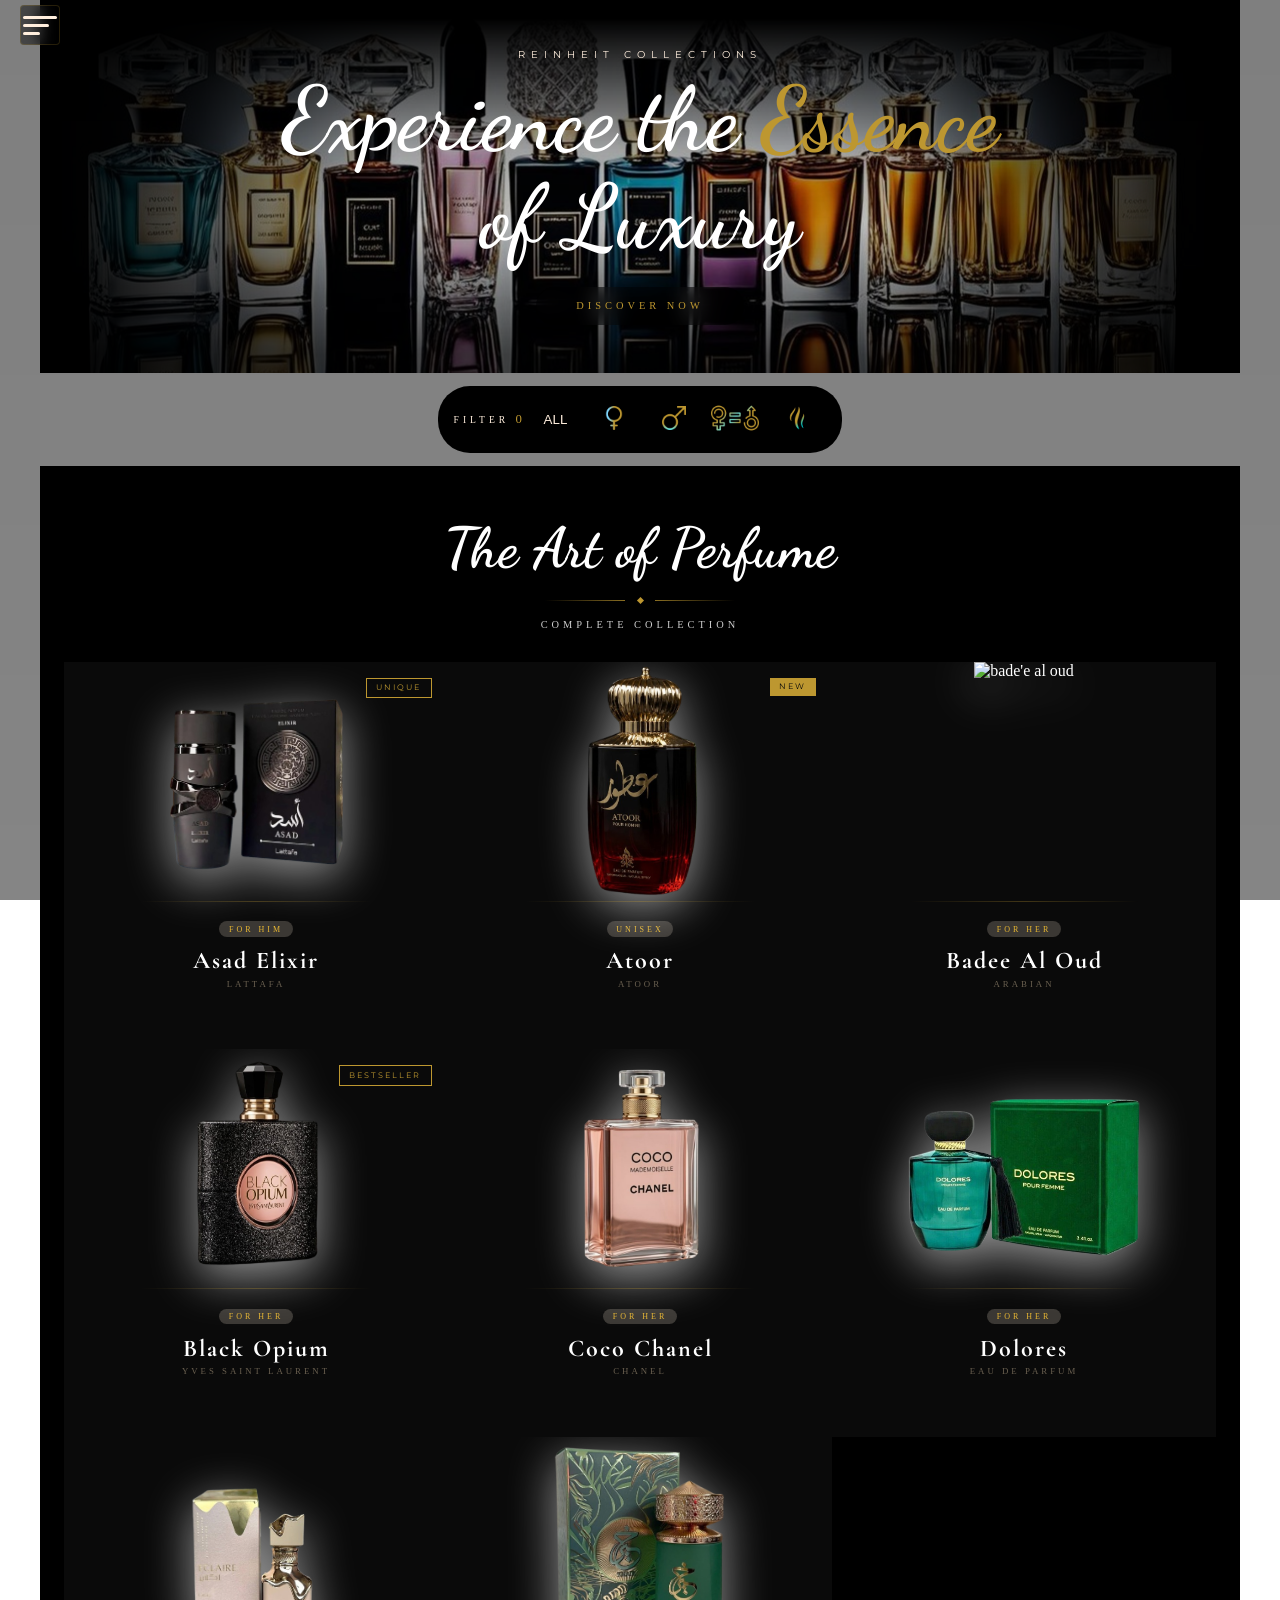
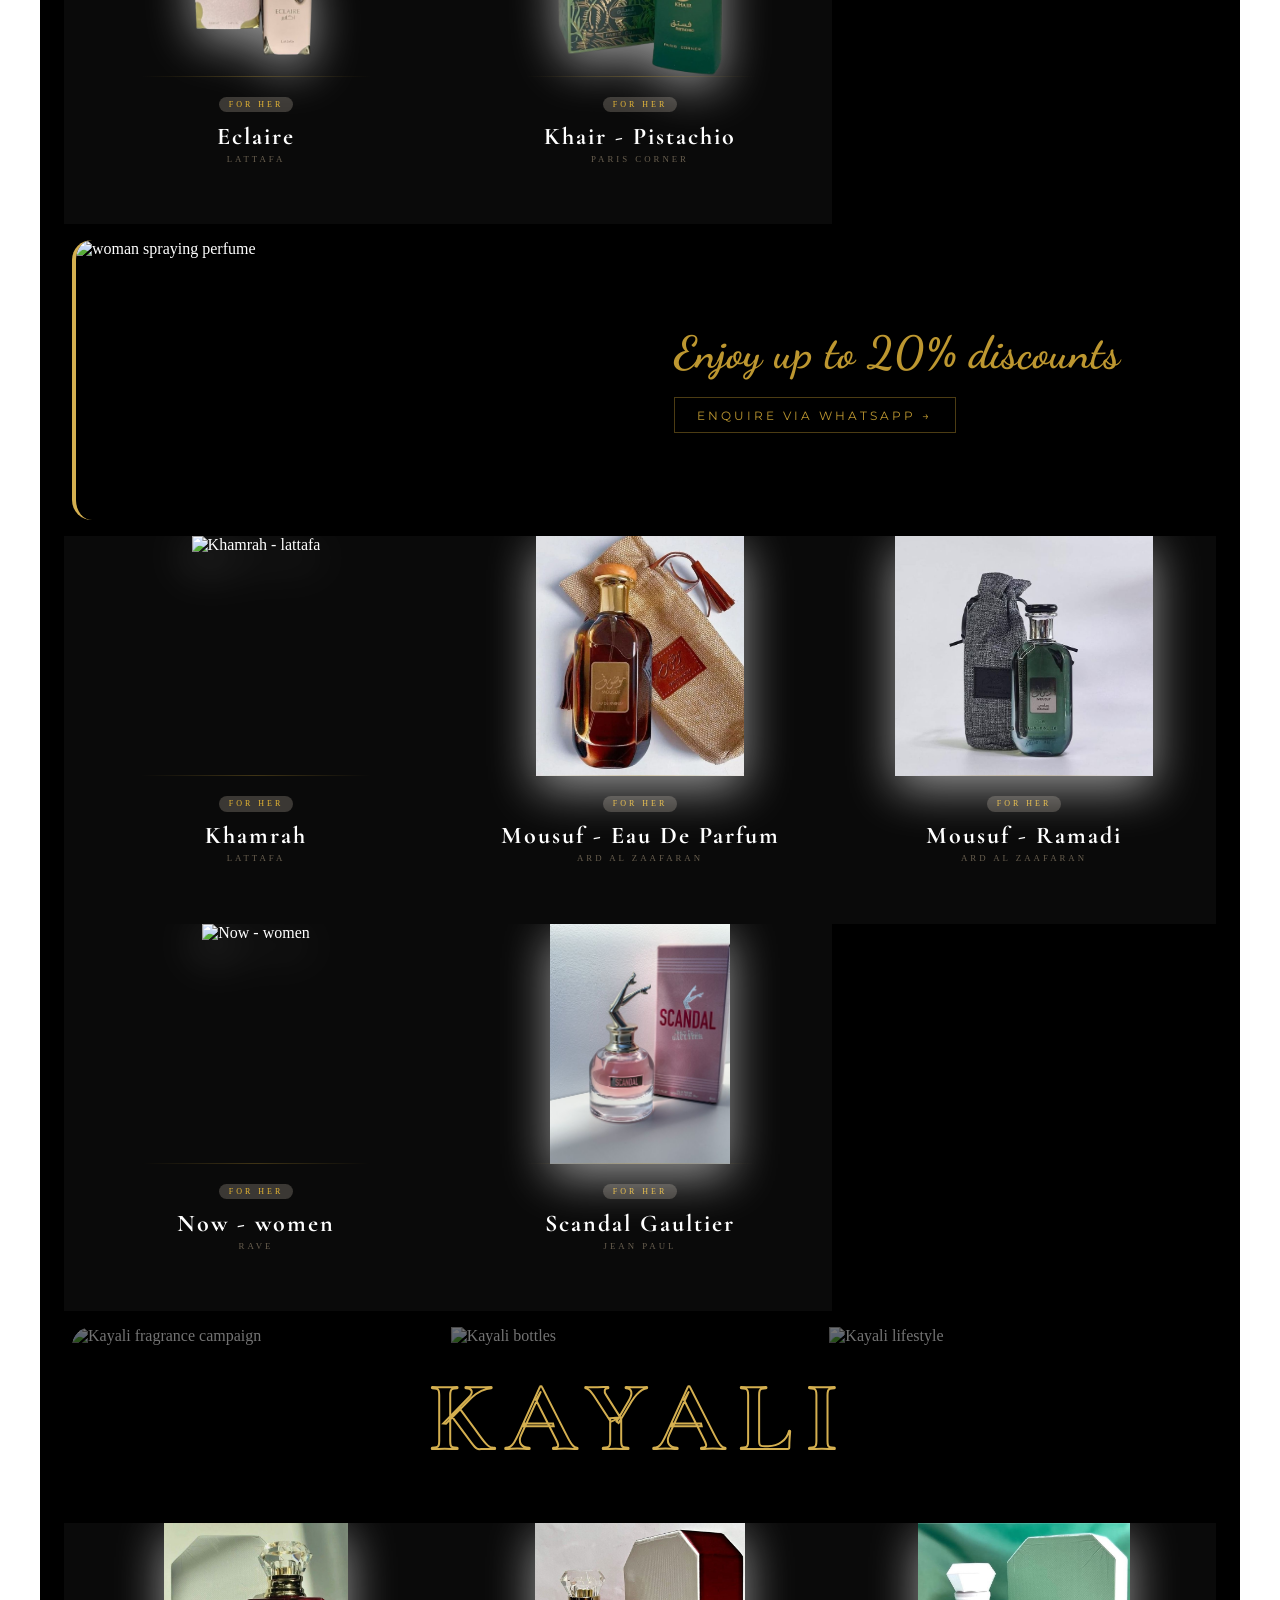
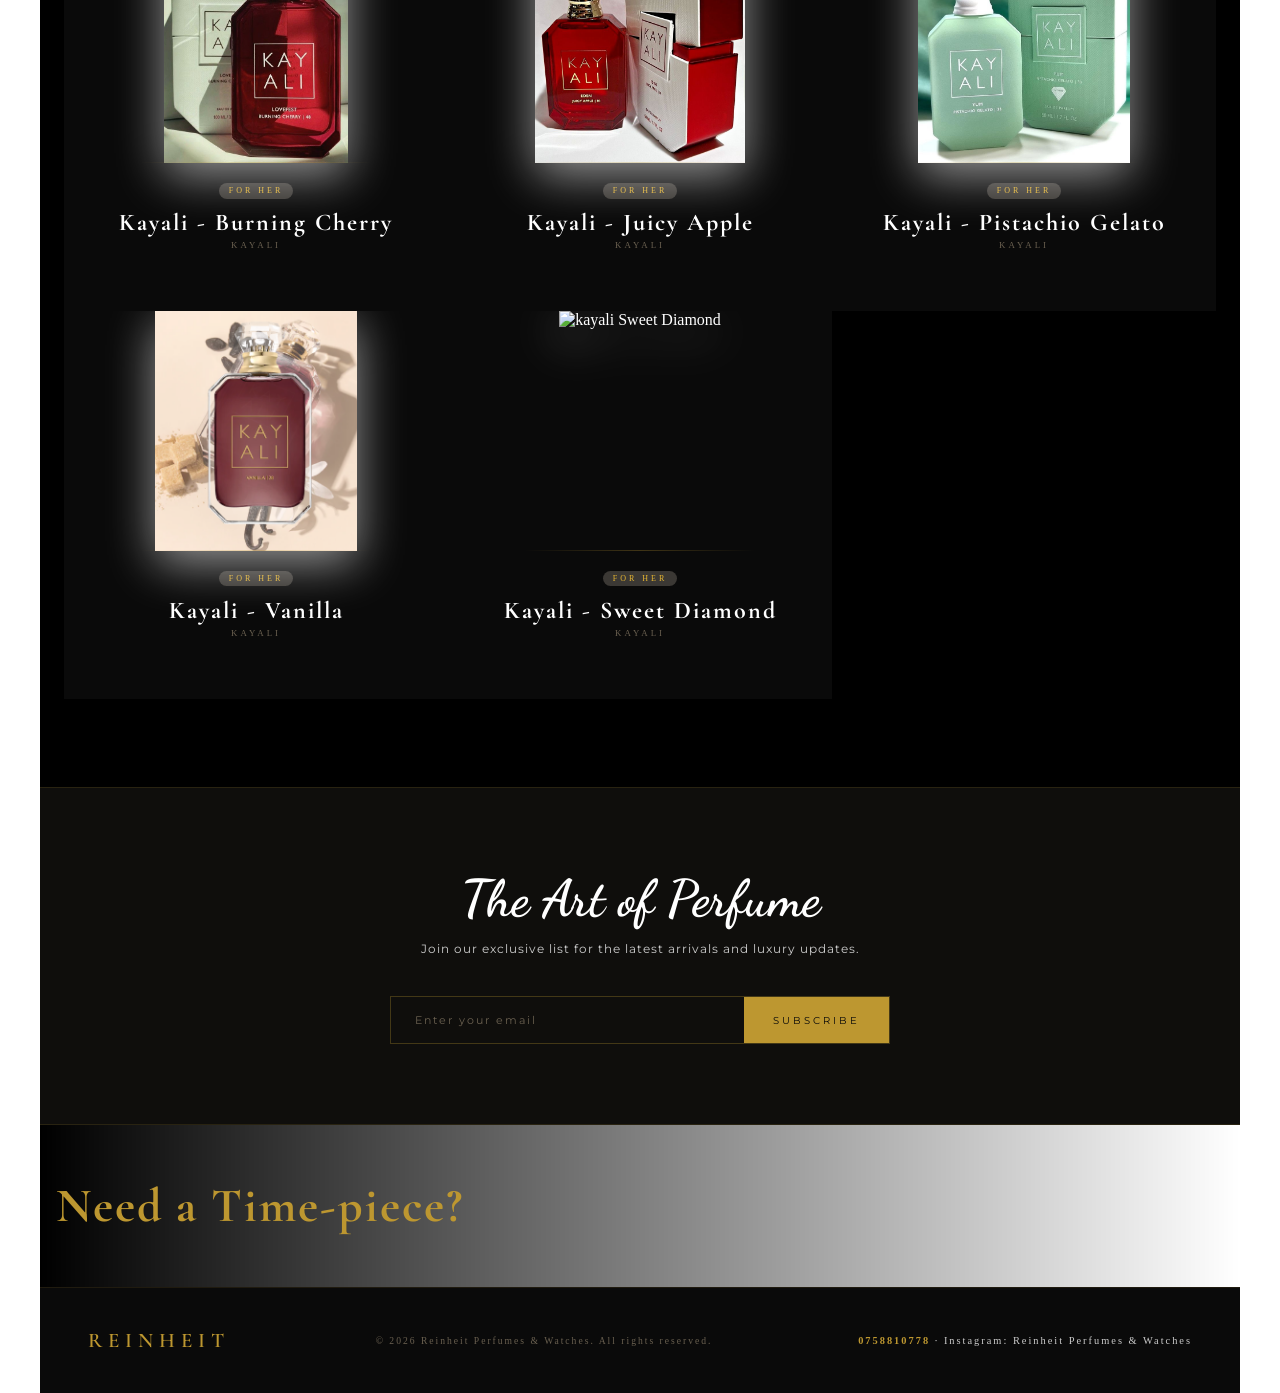
==== shop.html @ 25d2c751 "sss" ====
<!DOCTYPE html>
<html lang="en">
<head>
    <meta charset="UTF-8">
    <meta name="viewport" content="width=device-width, initial-scale=1.0">
    <meta name="description" content="Shop Reinheit Perfumes - Premium authentic fragrances. Elegantly packaged and delivered to you.">
    <link rel="preconnect" href="https://fonts.googleapis.com">
    <link href="https://fonts.googleapis.com/css2?family=Dancing+Script:wght@400..700&family=Cormorant+Garamond:ital,wght@0,300;0,400;0,600;1,300;1,400&family=Montserrat:wght@300;400;500;600&display=swap" rel="stylesheet">
    <link rel="stylesheet" href="shop-styles.css">
    <title>Shop Perfumes — Reinheit</title>
</head>
<body class="shop-body">

<!-- SCROLL TO TOP -->
<button class="scroll-top-btn" id="scrollTopBtn" aria-label="Scroll to top">
    <svg viewBox="0 0 24 24"><polyline points="18 15 12 9 6 15"></polyline></svg>
</button>


    <!-- Menu btn -->
    <div  id="menuBtn">
        <div></div>
        <div></div>
        <div></div>
    </div>

    <!-- SIDEBAR OVERLAY -->
<div class="sidebar-overlay" id="sidebarOverlay"></div>

<!-- SIDEBAR (moved outside .hero so overflow:hidden can't clip it) -->
<div class="side-bar" id="sidebar">
    <ul class="side-nav">
        <a href="index.html">Home</a>
        <a href="shop.html">Shop</a>
        <a href="#">Contacts</a>
    </ul>
</div>

<!-- HERO -->
<section class="hero" id="hero">






    <p class="hero-eyebrow">Reinheit Collections</p>
    <h1>Experience the <em>Essence</em><br>of Luxury</h1>
    <div class="hero-divider">
        <span></span>
        <i></i>
        <span></span>
    </div>
    <a href="#perfumes" class="btn-discover">Discover Now</a>
    
</section>

<!-- FILTER TOGGLE (mobile only) -->
<!-- <button class="filter-toggle-btn" id="filterToggleBtn" aria-label="Toggle filters">
    <svg viewBox="0 0 24 24"><line x1="4" y1="6" x2="20" y2="6"/><line x1="8" y1="12" x2="16" y2="12"/><line x1="11" y1="18" x2="13" y2="18"/></svg>
    Filter
</button> -->

<!-- FILTER -->
<div class="filter-section reveal" id="perfumes">
    <p class="filter-label">Filter <span id="count">0</span></p>
    <div class="filter-tags">
        <button class="filter-tag" data-filter="all">All</button>
        <button class="filter-tag" data-filter="women"><img src="femenine.png" alt="femenine icon"></button>
        <button class="filter-tag" data-filter="men"><img src="man.png" alt="male icon"></button>
        <button class="filter-tag" data-filter="unisex"><img src="equality.png" alt="unisex icon"></button>
        <button class="filter-tag" data-filter="oud"><img src="aroma.png" alt="oud icon"></button>
    </div>

    <!-- THE COUNT SHOULD HAVE THE DEFAULT OF ALL -->
    
</div>

<!-- ALL PERFUMES -->
<section class="all-perfumes">
    <div class="section-header reveal">
        <h2>The Art of Perfume</h2>
        <div class="ornament"><span></span><i></i><span></span></div>
        <p class="sub">Complete Collection</p>
    </div>

    <div class="perfumes-grid" id="perfumes-grid">

        <!-- asad lattafa -->
        <div class="perf-card reveal" data-category="men">
            <span class="badge badge-best">Unique</span>
            <div class="img-area">
                <img src="asad-lattafa.png" alt="asad lattafa">
            </div>
            <div class="info">
                <span class="tag">For Him</span>
                <p class="name">Asad Elixir</p>
                <p class="brand">Lattafa</p>
                <button class="cta" onclick="openWhatsApp('Asad Elixir - lattafa')">Enquire via WhatsApp →</button>
            </div>
        </div>

        <!-- atoor pour homme -->
        <div class="perf-card reveal" data-category="unisex">
            <span class="badge badge-new">New</span>
            <div class="img-area">
                <img src="atoor.png" alt="Atoor Pour Homme">
            </div>
            <div class="info">
                <span class="tag">Unisex</span>
                <p class="name">Atoor</p>
                <p class="brand">Atoor</p>
                <button class="cta" onclick="openWhatsApp('Atoor Pour Homme')">Enquire via WhatsApp →</button>
            </div>
        </div>

        <!-- bade'e al oud -->
        <div class="perf-card reveal" data-category="women">
            <div class="img-area">
                <img src="https://i.pinimg.com/1200x/2e/b2/dd/2eb2dde1df2e578707d9bbc1f5d71a53.jpg" alt="bade'e al oud">
            </div>
            <div class="info">
                <span class="tag">For Her</span>
                <p class="name">Badee Al Oud</p>
                <p class="brand">Arabian</p>
                <button class="cta" onclick="openWhatsApp('Badee Al Oud')">Enquire via WhatsApp →</button>
            </div>
        </div>

        <!-- black opium -->
        <div class="perf-card reveal" data-category="women">
            <span class="badge badge-best">Bestseller</span>
            <div class="img-area">
                <img src="perfume1.png" alt="Black Opium">
            </div>
            <div class="info">
                <span class="tag">For Her</span>
                <p class="name">Black Opium</p>
                <p class="brand">Yves Saint Laurent</p>
                <button class="cta" onclick="openWhatsApp('Black Opium')">Enquire via WhatsApp →</button>
            </div>
        </div>

        <!-- coco chanel -->
        <div class="perf-card reveal" data-category="women">
            <div class="img-area">
                <img src="perfume2.png" alt="Coco Chanel">
            </div>
            <div class="info">
                <span class="tag">For Her</span>
                <p class="name">Coco Chanel</p>
                <p class="brand">Chanel</p>
                <button class="cta" onclick="openWhatsApp('Coco Chanel')">Enquire via WhatsApp →</button>
            </div>
        </div>

        <!-- dolores -->
        <div class="perf-card reveal" data-category="women">
            <div class="img-area">
                <img src="dolores-pour-femme.png" alt="Dolores Pour Femme">
            </div>
            <div class="info">
                <span class="tag">For Her</span>
                <p class="name">Dolores</p>
                <p class="brand">EAU DE PARFUM</p>
                <button class="cta" onclick="openWhatsApp('Dolores Pour Femme')">Enquire via WhatsApp →</button>
            </div>
        </div>

        <!-- eclaire lattafa -->
        <div class="perf-card reveal" data-category="women">
            <div class="img-area">
                <img src="eclair-lattafa.png" alt="Eclaire Lattafa">
            </div>
            <div class="info">
                <span class="tag">For Her</span>
                <p class="name">Eclaire</p>
                <p class="brand">LATTAFA</p>
                <button class="cta" onclick="openWhatsApp('Eclaire - Lattafa')">Enquire via WhatsApp →</button>
            </div>
        </div>

        <!-- Khair-Pistachio -->
        <div class="perf-card reveal" data-category="women">
            <div class="img-area">
                <img src="khair-pistachio.png" alt="Khair - Pistachio">
            </div>
            <div class="info">
                <span class="tag">For Her</span>
                <p class="name">Khair - Pistachio</p>
                <p class="brand">PARIS CORNER</p>
                <button class="cta" onclick="openWhatsApp('Khair - Pistachio')">Enquire via WhatsApp →</button>
            </div>
        </div>


        <!-- ===ADVERT=== -->
        <div class="reveal mid-advert">
            <div class="img-area">
                <img src="https://i.pinimg.com/736x/99/79/7c/99797c08d55972012cd2975ecba4a411.jpg" alt="woman spraying perfume">
            </div>
            <div class="info">
                <h2>Enjoy up to 20% discounts</h2>
                <button class="cta" onclick="openWhatsApp('Discount enquiry')">Enquire via WhatsApp →</button>
            </div>
        </div>


        <!-- Khamrah -->
        <div class="perf-card reveal" data-category="women">
            <div class="img-area">
                <img src="https://i.pinimg.com/1200x/9c/91/c2/9c91c2d776decadb62c7cb0c2c48b8d0.jpg" alt="Khamrah - lattafa">
            </div>
            <div class="info">
                <span class="tag">For Her</span>
                <p class="name">Khamrah</p>
                <p class="brand">LATTAFA</p>
                <button class="cta" onclick="openWhatsApp('Khamrah - Lattafa')">Enquire via WhatsApp →</button>
            </div>
        </div>

        <!-- Mousuf EDP -->
        <div class="perf-card reveal" data-category="women">
            <div class="img-area">
                <img src="mousuf-eau-de-parfum.jpg" alt="Mousuf - Eau De Parfum">
            </div>
            <div class="info">
                <span class="tag">For Her</span>
                <p class="name">Mousuf - Eau De Parfum</p>
                <p class="brand">Ard Al Zaafaran</p>
                <button class="cta" onclick="openWhatsApp('Mousuf - Eau De Parfum')">Enquire via WhatsApp →</button>
            </div>
        </div>

        <!-- Mousuf Ramadi -->
        <div class="perf-card reveal" data-category="women">
            <div class="img-area">
                <img src="mousuf-ramadi.jpg" alt="Mousuf - Ramadi">
            </div>
            <div class="info">
                <span class="tag">For Her</span>
                <p class="name">Mousuf - Ramadi</p>
                <p class="brand">Ard Al Zaafaran</p>
                <button class="cta" onclick="openWhatsApp('Mousuf - Ramadi')">Enquire via WhatsApp →</button>
            </div>
        </div>

        <!-- Now - women -->
        <div class="perf-card reveal" data-category="women">
            <div class="img-area">
                <img src="https://i.pinimg.com/736x/95/cd/b6/95cdb6095c12a631fe870b7e68ed89d0.jpg" alt="Now - women">
            </div>
            <div class="info">
                <span class="tag">For Her</span>
                <p class="name">Now - women</p>
                <p class="brand">RAVE</p>
                <button class="cta" onclick="openWhatsApp('Now - women')">Enquire via WhatsApp →</button>
            </div>
        </div>

        <!-- Scandal Gaultier -->
        <div class="perf-card reveal" data-category="women">
            <div class="img-area">
                <img src="scandal-gaultier.jpg" alt="Scandal Gaultier">
            </div>
            <div class="info">
                <span class="tag">For Her</span>
                <p class="name">Scandal Gaultier</p>
                <p class="brand">Jean Paul</p>
                <button class="cta" onclick="openWhatsApp('Scandal Gaultier')">Enquire via WhatsApp →</button>
            </div>
        </div>

        <!-- KAYALI SEPARATOR -->
        <div class="kayali-title">
            <h2>KAYALI</h2>
            <img src="https://i.pinimg.com/1200x/6a/9d/a8/6a9da8c9ff0cf15c23f9f8735b63893d.jpg" alt="Kayali fragrance campaign">
            <img src="https://i.pinimg.com/736x/42/74/f7/4274f7feae892ae217b46381edf5d153.jpg" alt="Kayali bottles">
            <img src="https://i.pinimg.com/736x/b8/1f/c1/b81fc1b22c64f9be9f920304ec53de6b.jpg" alt="Kayali lifestyle">
        </div>

        <!-- KAYALI PERFUMES -->
        <div class="perf-card reveal" data-category="women">
            <div class="img-area">
                <img src="kayali-burning-cherry.jpg" alt="kayali burning cherry">
            </div>
            <div class="info">
                <span class="tag">For Her</span>
                <p class="name">Kayali - Burning Cherry</p>
                <p class="brand">KAYALI</p>
                <button class="cta" onclick="openWhatsApp('Kayali - Burning Cherry')">Enquire via WhatsApp →</button>
            </div>
        </div>

        <div class="perf-card reveal" data-category="women">
            <div class="img-area">
                <img src="kayali-juicy-apple.jpg" alt="kayali juicy apple">
            </div>
            <div class="info">
                <span class="tag">For Her</span>
                <p class="name">Kayali - Juicy Apple</p>
                <p class="brand">KAYALI</p>
                <button class="cta" onclick="openWhatsApp('Kayali - Juicy Apple')">Enquire via WhatsApp →</button>
            </div>
        </div>

        <div class="perf-card reveal" data-category="women">
            <div class="img-area">
                <img src="kayali-pistachio-gelato.jpg" alt="kayali pistachio gelato">
            </div>
            <div class="info">
                <span class="tag">For Her</span>
                <p class="name">Kayali - Pistachio Gelato</p>
                <p class="brand">KAYALI</p>
                <button class="cta" onclick="openWhatsApp('Kayali - Pistachio')">Enquire via WhatsApp →</button>
            </div>
        </div>

        <div class="perf-card reveal" data-category="women">
            <div class="img-area">
                <img src="kayali-vanilla.png" alt="kayali vanilla">
            </div>
            <div class="info">
                <span class="tag">For Her</span>
                <p class="name">Kayali - Vanilla</p>
                <p class="brand">KAYALI</p>
                <button class="cta" onclick="openWhatsApp('Kayali - Vanilla')">Enquire via WhatsApp →</button>
            </div>
        </div>

        <div class="perf-card reveal" data-category="women">
            <div class="img-area">
                <img src="https://i.pinimg.com/736x/7f/c7/d7/7fc7d7759339a40d1f9b11423a391ff9.jpg" alt="kayali Sweet Diamond">
            </div>
            <div class="info">
                <span class="tag">For Her</span>
                <p class="name">Kayali - Sweet Diamond</p>
                <p class="brand">KAYALI</p>
                <button class="cta" onclick="openWhatsApp('Kayali - Sweet Diamond')">Enquire via WhatsApp →</button>
            </div>
        </div>

        

    </div>
</section>

<!-- NEWSLETTER -->
<section class="newsletter reveal" id="contact">
    <h2>The Art of Perfume</h2>
    <p>Join our exclusive list for the latest arrivals and luxury updates.</p>
    <form class="newsletter-form" action="https://formspree.io/f/mojyrzwl" method="POST">
        <input type="email" placeholder="Enter your email" id="email-input">
        <button type="button" onclick="handleSubscribe()">Subscribe</button>
    </form>
</section>

<!-- WATCH SECTION CTA -->
<section class="watches-cta reveal">
    <nav>
        <a href="index.html#watches">Need a Time-piece?</a>
    </nav>
</section>

<!-- FOOTER -->
<footer>
    <div class="foot-logo">REINHEIT</div>
    <p class="foot-copy">© 2026 Reinheit Perfumes &amp; Watches. All rights reserved.</p>
    <div class="foot-contact">
        <strong>0758810778</strong> · Instagram: Reinheit Perfumes &amp; Watches
    </div>
</footer>

<script>
    /* Scroll to top */
    const scrollTopBtn = document.getElementById('scrollTopBtn');
    window.addEventListener('scroll', () => {
        scrollTopBtn.classList.toggle('visible', window.scrollY > 300);
    });
    scrollTopBtn.addEventListener('click', () => {
        window.scrollTo({ top: 0, behavior: 'smooth' });
    });

    /* Reveal on scroll */
    const reveals = document.querySelectorAll('.reveal');
    const observer = new IntersectionObserver((entries) => {
        entries.forEach((e, i) => {
            if (e.isIntersecting) {
                setTimeout(() => e.target.classList.add('visible'), i * 80);
                observer.unobserve(e.target);
            }
        });
    }, { threshold: 0.08 });
    reveals.forEach(el => observer.observe(el));

    /* Filter tags */
    const filterTags = document.querySelectorAll('.filter-tag');
    const cards = document.querySelectorAll('.perf-card');
    const countEl = document.getElementById('count');

    filterTags.forEach(tag => {
        tag.addEventListener('click', () => {
            filterTags.forEach(t => t.classList.remove('active'));
            tag.classList.add('active');
            const filter = tag.dataset.filter;
            let visible = 0;
            cards.forEach(card => {
                const match = filter === 'all' || card.dataset.category === filter;
                card.style.display = match ? '' : 'none';
                if (match) visible++;
            });
            countEl.textContent = visible;
        });
    });

    /* WhatsApp enquiry */
    function openWhatsApp(product) {
        const msg = encodeURIComponent(`Hello Reinheit! I'm interested in: ${product}. Could you share more details?`);
        window.open(`https://wa.me/254758810778?text=${msg}`, '_blank');
    }

    /* Subscribe */
    function handleSubscribe() {
        const email = document.getElementById('email-input').value;
        if (email && email.includes('@')) {
            alert('Thank you for subscribing! We\'ll keep you updated on our latest arrivals.');
            document.getElementById('email-input').value = '';
        } else {
            alert('Please enter a valid email address.');
        }
    }

    /* Smooth anchor scroll */
    document.querySelectorAll('a[href^="#"]').forEach(a => {
        a.addEventListener('click', e => {
            const target = document.querySelector(a.getAttribute('href'));
            if (target) { e.preventDefault(); target.scrollIntoView({ behavior: 'smooth' }); }
        });
    });

    /* Sidebar */
    const menuBtn = document.getElementById('menuBtn');
    const sidebar = document.getElementById('sidebar');
    const sidebarOverlay = document.getElementById('sidebarOverlay');

    function closeSidebar() {
        sidebar.classList.remove('open');
        sidebarOverlay.classList.remove('active');
    }
    function openSidebar() {
        sidebar.classList.add('open');
        sidebarOverlay.classList.add('active');
    }
    function toggleSidebar() {
        sidebar.classList.contains('open') ? closeSidebar() : openSidebar();
    }

    menuBtn.addEventListener('click', function (e) {
        e.stopPropagation();
        toggleSidebar();
    });
    sidebarOverlay.addEventListener('click', closeSidebar);
    sidebar.querySelectorAll('a').forEach(link => link.addEventListener('click', closeSidebar));

    /* Filter toggle (mobile) */
    const filterToggleBtn = document.getElementById('filterToggleBtn');
    const filterSection = document.querySelector('.filter-section');

    if (filterToggleBtn && filterSection) {
        filterToggleBtn.addEventListener('click', function (e) {
            e.stopPropagation();
            const isOpen = filterSection.classList.toggle('open');
            filterToggleBtn.classList.toggle('active', isOpen);
        });
        // Close filter when clicking outside
        document.addEventListener('click', function (e) {
            if (filterSection.classList.contains('open') &&
                !filterSection.contains(e.target) &&
                e.target !== filterToggleBtn) {
                filterSection.classList.remove('open');
                filterToggleBtn.classList.remove('active');
            }
        });
        // Close filter when a tag is chosen
        document.querySelectorAll('.filter-tag').forEach(tag => {
            tag.addEventListener('click', () => {
                filterSection.classList.remove('open');
                filterToggleBtn.classList.remove('active');
            });
        });
    }
</script>

</body>
</html>
---- shop-styles.css ----
@import url('https://fonts.googleapis.com/css2?family=Dancing+Script:wght@400..700&family=Cormorant+Garamond:ital,wght@0,300;0,400;0,600;1,300;1,400&family=Montserrat:wght@300;400;500;600&display=swap');

*,
*::before,
*::after {
    box-sizing: border-box;
    margin: 0;
    padding: 0;
}

:root {
    --bg-color:    #0a0a0a;
    --bg2:         #0f0e0c;
    --bg3:         #161410;
    --gold:        #bd9730;
    --gold-light:  #d4af50;
    --gold-dim:    #8a6e22;
    --gold-pale:   #f0dfa0;
    --text:        #ffffff;
    --text-muted:  #cccccc;
    --text-dim:    #6a6050;
    --cream-bg:    #f5f0e8;
    --dark-panel:  #111111;
    --border-gold: 2.5px solid #bd9730;
}

html {
    scroll-behavior: smooth;
}
body.shop-body {
    background: none;
    color: var(--text);
    display: flex;
    flex-direction: column;
    align-items: center;
    justify-content: center;
    position: relative;
}

/* Fixed bg via pseudo-element — prevents background-attachment:fixed
   from breaking position:fixed on iOS Safari / mobile browsers */
body.shop-body::before {
    content: '';
    position: fixed;
    inset: 0;
    background: linear-gradient(to bottom, rgba(0,0,0,0.5), rgba(0,0,0,0.48)),
                url("https://images.unsplash.com/photo-1544006593-1a0b9255782d?q=80&w=1163&auto=format&fit=crop") no-repeat center/cover;
    z-index: -1;
}
.scroll-top-btn {
    color: #fed;
    position: fixed;
    bottom: 2rem;
    right: 1.5rem;
    width: 44px;
    height: 44px;
    background: none;
    border: 1px solid rgba(189, 151, 48, 0.4);
    cursor: pointer;
    display: flex;
    align-items: center;
    justify-content: center;
    opacity: 0;
    visibility: hidden;
    transform: translateY(12px);
    transition: 0.3s ease;
    backdrop-filter: blur(12px);
    z-index: 999;
    animation: pulse-glow 3s ease-in-out infinite;
}
.scroll-top-btn.visible {
    opacity: 1;
    visibility: visible;
    transform: translateY(0);
}
.scroll-top-btn:hover { background: var(--gold); }
.scroll-top-btn:hover svg{
    stroke: #1a1a1a;
    transition: .3s ease;
}
.scroll-top-btn svg {
    width: 20px;
    height: 20px;
    stroke: var(--gold);
    stroke-width: 2.5;
    fill: none;
    stroke-linecap: round;
    stroke-linejoin: round;
}

section { 
    background-color: #000; 
    width: min(1200px, 100%);
    color: var(--text); 
}

/* === HERO SECTION === */
.hero {
    height: fit-content;
    display: flex;
    flex-direction: column;
    align-items: center;
    text-align: center;
    position: relative;
    padding: 3rem ;
}
.hero::before {
    content: '';
    position: absolute;
    inset: 0;
    background: linear-gradient(to bottom, #000 5%, transparent 60%),linear-gradient(to top, #000000b6 5%, transparent 60%),
                linear-gradient(to right, #000 0%, transparent 30%, transparent 70%, #000 100%),
                url("hero-bg.jpg") no-repeat center/cover;
    z-index: 0;
}

    /* MENU BTN */
#menuBtn{
    position: fixed ;
    top: 5px;
    left: 20px;
    width: 40px;
    height: 40px;
    display: flex;
    flex-direction: column;
    justify-content: center;
    gap: 5px;
    padding: 2px;
    cursor: pointer;
    z-index: 1000;
    background: rgba(0, 0, 0, 0.45);
    backdrop-filter: blur(8px);
    border-radius: 4px;
    border: 1px solid rgba(189, 151, 48, 0.2) ;
    transition: 0.3s ease;
}

#menuBtn:hover {
    border-color: rgba(189, 151, 48, 0.6);
    background: rgba(0, 0, 0, 0.7) ;
}

#menuBtn div {
    height: 3px;
    border-radius: 2px;
    width: 100%;
    background: #fed;
    transition: 0.3s ease;
}
#menuBtn div:nth-child(2) { 
    width: 75%; 
}
#menuBtn div:nth-child(3) { 
    width: 50%; 
}
#menuBtn:hover div:nth-child(1) { 
    width: 50%; 
}
#menuBtn:hover div:nth-child(3) { 
    width: 100%; 
}
#menuBtn:active div { 
    width: 100%; 
}

.hero-eyebrow {
    font-size: 0.65rem;
    letter-spacing: 6px;
    color: #fed;
    text-transform: uppercase;
    margin-bottom: 0.6rem;
    opacity: 0;
    animation: fadeUp 0.8s 0.2s forwards;
    font-family: 'Montserrat', sans-serif;
}
.hero h1 {
    font-family: 'Dancing Script', cursive;
    font-size: clamp(2.8rem, 7vw, 6rem);
    font-weight: 600;
    color: var(--text);
    line-height: 1.1;
    opacity: 0;
    margin-bottom: 1.2rem;
    animation: fadeUp 0.8s 0.4s forwards;
}
.hero h1 em {
    color: var(--gold);
    font-style: normal;
}
.btn-discover {
    display: inline-block;
    padding: 0.85rem 2.5rem;
    border: none;
    border-radius: 32px;
    color: var(--gold);
    text-decoration: none;
    font-size: 0.65rem;
    letter-spacing: 4px;
    text-transform: uppercase;
    transition: color 0.3s, background 0.35s;
    opacity: 0;
    animation: fadeUp 0.8s 0.9s forwards;
    position: relative;
    overflow: hidden;
    z-index: 1;
    background: #0000004b;
    backdrop-filter: blur(10px);
}
.btn-discover::before {
    content: '';
    position: absolute;
    inset: 0;
    bottom: 0;
    background: var(--gold);
    transform: scaleX(0);
    transform-origin: left;
    transition: 0.35s ease;
    z-index: -1;
    display: block;
}
.btn-discover:hover { 
    color: #080706; 
}
.btn-discover:hover::before { 
    transform: scaleX(1); 
}

    /* SIDEBAR */
.side-bar {
    position: fixed;
    top: 0;
    left: -100%;
    width: 50%;
    height: 100vh;
    background: rgba(8, 7, 6, 0.16);
    backdrop-filter: blur(16px);
    -webkit-backdrop-filter: blur(6px);
    border-right: 1px solid rgba(189, 151, 48, 0.25);
    z-index: 999;
    display: flex;
    flex-direction: column;
    justify-content: center;
    padding: 3rem 2rem;
    transition: left 0.4s cubic-bezier(0.22, 1, 0.36, 1);
}
.side-bar.open {
    left: 0;
}
.side-nav {
    display: flex;
    flex-direction: column;
    gap: 2rem;
    list-style: none;
    padding: 0;
    margin: 0;
}
.side-nav a {
    font-family: 'Cormorant Garamond', serif;
    font-size: 1.8rem;
    font-weight: 300;
    color: var(--text);
    text-decoration: none;
    letter-spacing: 3px;
    text-transform: uppercase;
    transition: color 0.3s, letter-spacing 0.3s;
    display: block;
    border-bottom: 1px solid rgba(189, 151, 48, 0.1);
    padding-bottom: 1rem;
}
.side-nav a:hover {
    color: var(--gold);
    letter-spacing: 5px;
}
.side-bar .side-nav a::before {
    content: '';
    position: absolute;
    bottom: -4px;
    left: 50%;
    transform: translateX(-50%);
    width: 0;
    height: 2px;
    background: var(--gold);
    transition: 0.35s ease;
}
.side-bar .side-nav a:hover::before { width: 60%; }
/* Sidebar overlay */
.sidebar-overlay {
    display: none;
    position: fixed;
    inset: 0;
    background: rgba(0,0,0,0.5);
    z-index: 998;
}
.sidebar-overlay.active { 
    display: block; 
}

/* FILTER BAR */
.filter-section {
    padding: 0.5rem 1rem;
    background-color: #000;
    display: flex;
    align-items: center;
    justify-content: space-around;
    border-radius: 2rem;
    margin: 0.8rem;
}

.filter-label {
    font-size: 0.6rem;
    letter-spacing: 4px;
    color: #fed;
    text-transform: uppercase;
}

.filter-tags {
    display: flex;
    flex-wrap: wrap;
}

.filter-tag {
    color: #fed;
    position: relative;
    padding: 0.45rem 1.1rem;
    border: none;
    background: transparent;
    text-transform: uppercase;
    cursor: pointer;
    transition: color 0.3s, background 0.3s;
    border-radius: 2px;
}
.filter-tag:nth-child(4){
    padding: 0 .5rem;
}
.filter-tag:nth-child(4) img{
    width: 48px;
    height: 48px;
}
.filter-tag img{
    width: 24px;
    height: 24px;
}

.filter-tag::before {
    position: absolute;
    content: "";
    bottom: 0;
    left: 0;
    right: 0;
    height: 2px;
    background: var(--gold);
    transform: scaleX(0);
    transition: transform 0.3s ease;
}
.filter-tag:hover::before,
.filter-tag.active::before { transform: scaleX(1); }
.filter-tag:hover,
.filter-tag.active {
    color: var(--gold);
    background: rgba(189, 151, 48, 0.12);
}
.filter-label span { 
    color: var(--gold);
    font-size: 0.8rem;
    border-radius: 7px;
    text-align: center;
}


/* =============================================
   SECTION HEADER
   ============================================= */
.section-header {
    text-align: center;
    padding: 3rem 2rem 2rem;
    position: relative;
}
.section-header h2 {
    font-family: 'Dancing Script', cursive;
    font-size: clamp(2.2rem, 5vw, 3.5rem);
    color: var(--text);
    margin-bottom: 0.5rem;
}
.section-header .sub {
    font-size: 0.65rem;
    letter-spacing: 4px;
    color: var(--text-muted);
    text-transform: uppercase;
}
.section-header .ornament {
    display: flex;
    align-items: center;
    justify-content: center;
    gap: 0.8rem;
    margin: 1rem 0;
}
.section-header .ornament span {
    flex: 1;
    max-width: 80px;
    height: 1px;
    background: linear-gradient(to right, transparent, var(--gold-dim));
}
.section-header .ornament span:last-child {
    background: linear-gradient(to left, transparent, var(--gold-dim));
}
.section-header .ornament i {
    width: 5px; height: 5px;
    background: var(--gold);
    transform: rotate(45deg);
    display: block;
}


/* =============================================
   ALL PERFUMES GRID
   ============================================= */
.all-perfumes { padding: 0 1.5rem 5rem; }

.perfumes-grid {
    display: grid;
    grid-template-columns: repeat(3, 1fr);
    gap: 0;
    width: 100%;
    margin-bottom: 0.5rem;
    transition: 1s ease;
}

.perf-card {
    border: none;
    width: 100%;
    min-width: 0;
    background: var(--bg-color);
    position: relative;
    overflow: hidden;
    cursor: pointer;
    transition: 0.4s, transform 0.35s cubic-bezier(0.22,1,0.36,1);
}
.perf-card:hover {
    background: var(--bg2);
    transform: translateY(-4px);
}

.perf-card .img-area {
    height: 240px;
    display: flex;
    align-items: center;
    justify-content: center;
    position: relative;
}
.perf-card .img-area::after {
    content: '';
    position: absolute;
    bottom: 0; left: 20%; right: 20%;
    height: 1px;
    background: linear-gradient(to right, transparent, rgba(189, 151, 48, 0.3), transparent);
}
.perf-card .img-area img {
    
    height: 100%;
    width: auto;
    object-fit: contain;
    filter: drop-shadow(0 12px 24px rgba(247, 247, 247, 0.6));
    transition: transform 0.5s ease;
}
.perf-card:hover .img-area img { transform: translateY(-8px); }

.perf-card .info {
    padding: 1rem .2rem 1.6rem;
    text-align: center;
}
.perf-card .tag {
    display: inline-block;
    font-size: 0.5rem;
    letter-spacing: 3px;
    color: #ebb932;
    text-transform: uppercase;
    border: none;
    border-radius: 10px;
    padding: 0.2rem 0.6rem;
    margin-bottom: 0.6rem;
    background-color: rgba(255, 238, 221, 0.2);
}
.perf-card .name {
    font-family: 'Cormorant Garamond', serif;
    font-size: 1.5rem;
    font-weight: 700;
    letter-spacing: 2px;
    color: var(--text);
    margin-bottom: 0.2rem;
}
.perf-card .brand {
    font-size: 0.55rem;
    letter-spacing: 3px;
    color: var(--text-dim);
    text-transform: uppercase;
    margin-bottom: 1rem;
}
.perf-card .cta {
    display: inline-block;
    font-size: 0.55rem;
    letter-spacing: 3px;
    color: var(--gold);
    text-transform: uppercase;
    border-bottom: 1px solid rgba(189, 151, 48, 0.3);
    padding-bottom: 2px;
    opacity: 0;
    transform: translateY(6px);
    transition: opacity 0.3s, transform 0.3s;
    background: transparent;
    border-top: none;
    border-left: none;
    border-right: none;
    cursor: pointer;
    font-family: 'Montserrat', sans-serif;
}
.perf-card:hover .cta { opacity: 1; transform: translateY(0); }


/* =============================================
   MID ADVERTS
   ============================================= */
.mid-advert {
    border-left: 4px solid var(--gold-light);
    border-radius: 20px;
    grid-column: 1 / -1;   /* span all columns */
    background-color: rgba(0, 0, 0, 0.6);
    display: grid;
    grid-template-columns: repeat(2, 1fr);
    overflow: hidden;
    margin: 1rem .5rem;
}
.mid-advert .img-area {
    height: 280px;
    padding: 0;
    overflow: hidden;
}
.mid-advert .img-area img {
    width: 100%;
    height: 100%;
    object-fit: cover;
    transition: transform 0.6s ease;
}
.mid-advert:hover .img-area img { transform: scale(1.04); }
.mid-advert .info {
    display: flex;
    flex-direction: column;
    justify-content: center;
    padding: 1.5rem 2rem;
}
.mid-advert .info h2 {
    font-size: clamp(1.8rem, 3.5vw, 3.5rem);
    color: var(--gold);
    font-family: 'Dancing Script', cursive;
    margin-bottom: 1rem;
    line-height: 1.2;
}
.mid-advert .cta {
    align-self: flex-start;
    font-size: 0.75rem;
    letter-spacing: 3px;
    color: var(--gold);
    text-transform: uppercase;
    cursor: pointer;
    padding: 0.6rem 1.4rem;
    font-family: 'Montserrat', sans-serif;
    border: 1px solid rgba(189, 151, 48, 0.4);
    background: none;
    transition: background 0.3s, color 0.3s;
}
.mid-advert .cta:hover {
    background: var(--gold);
    color: var(--bg-color);
}

.mid-advert1 {
    background-color: rgba(0, 0, 0, 0.6);
    display: grid;
    height: 300px;
    overflow: hidden;
}
.mid-advert1 .img-area {
    height: 100%;
    padding: 0;
}
.mid-advert1 .img-area img {
    width: 100%;
    height: 100%;
    object-fit: cover;
    opacity: 0.55;
    transition: transform 0.6s ease, opacity 0.4s;
}
.mid-advert1:hover .img-area img { transform: scale(1.03); opacity: 0.7; }

/* =============================================
   KAYALI TITLE SEPARATOR
   ============================================= */
.kayali-title {
    border-radius: 20px;
    display: grid;
    grid-template-columns: repeat(3, 1fr);
    grid-column: 1 / -1;   /* span all columns */
    position: relative;
    overflow: hidden;
    margin: 1rem .5rem;
}
.kayali-title::before {
    position: absolute;
    content: "";
    width: 100%;
    height: 100%;
    background: rgba(0, 0, 0, 0.55);
    z-index: 1;
}
.kayali-title img {
    width: 100%;
    height: 180px;
    object-fit: cover;
}
.kayali-title h2 {
    position: absolute;
    font-size: clamp(4rem, 10vw, 6.2rem);
    letter-spacing: 0.8rem;
    -webkit-text-stroke: 2px var(--gold-light);
    color: transparent;
    left: 50%;
    top: 50%;
    transform: translate(-50%, -50%);
    z-index: 2;
    white-space: nowrap;
    font-family: 'Cormorant Garamond', serif;
}


/* =============================================
   NEWSLETTER
   ============================================= */
.newsletter {
    background: var(--bg2);
    border-top: 1px solid rgba(189, 151, 48, 0.15);
    border-bottom: 1px solid rgba(189, 151, 48, 0.15);
    padding: 5rem 3rem;
    text-align: center;
}
.newsletter h2 {
    font-family: 'Dancing Script', cursive;
    font-size: clamp(2rem, 5vw, 3.2rem);
    color: var(--text);
    margin-bottom: 0.8rem;
}
.newsletter p {
    font-size: 0.75rem;
    color: var(--text-muted);
    letter-spacing: 1px;
    margin-bottom: 2.5rem;
    font-family: 'Montserrat', sans-serif;
}
.newsletter-form {
    display: flex;
    max-width: 500px;
    margin: 0 auto;
    border: 1px solid rgba(189, 151, 48, 0.3);
}
.newsletter-form input {
    flex: 1;
    background: transparent;
    border: none;
    outline: none;
    padding: 1rem 1.5rem;
    color: var(--text);
    font-family: 'Montserrat', sans-serif;
    font-size: 0.7rem;
    letter-spacing: 2px;
}
.newsletter-form input::placeholder { color: var(--text-dim); }
.newsletter-form button {
    background: var(--gold);
    border: none;
    padding: 1rem 1.8rem;
    color: var(--bg-color);
    font-family: 'Montserrat', sans-serif;
    font-size: 0.6rem;
    letter-spacing: 3px;
    text-transform: uppercase;
    cursor: pointer;
    transition: background 0.3s;
    white-space: nowrap;
}
.newsletter-form button:hover { background: var(--gold-light); }

/* =============================================
   WATCHES CTA
   ============================================= */
.watches-cta {
    min-height: 18vh;
    text-align: center;
    display: flex;
    align-items: center;
    background: linear-gradient(to left, transparent, #000),url('https://images.unsplash.com/photo-1606834297608-2858b9008f8e?q=80&w=1170&auto=format&fit=crop&ixlib=rb-4.1.0&ixid=M3wxMjA3fDB8MHxwaG90by1wYWdlfHx8fGVufDB8fHx8fA%3D%3D') no-repeat center/cover;
    padding: 2rem .5rem;
}
.watches-cta nav{
    padding: 1rem .5rem;
}
.watches-cta a {
    position: relative;
    text-decoration: none;
    font-size: clamp(1.4rem, 5vw, 3rem);
    font-weight: 700;
    color: var(--gold);
    letter-spacing: 2px;
    transition: color 0.3s, letter-spacing 0.3s;
    font-family: 'Cormorant Garamond', serif;
}
.watches-cta a::before{
    position: absolute;
    content: "";
    bottom: -0.5rem;
    left: 0;right: 0;
    transform: scale(0);
    height: 2px;
    background-color: #8a6e22;
    animation: scaling 1.5s infinite alternate;
}
@keyframes scaling{
    from{
        transform: scale(0);
    }
    to{
        transform: scale(1);
    }
}

.watches-cta a:hover {
    color: #00ffff;
    letter-spacing: 4px;
}

footer {
    width: min(1200px, 100%);
    padding: 2.5rem 3rem;
    display: flex;
    align-items: center;
    justify-content: space-between;
    border-top: 1px solid rgba(189, 151, 48, 0.12);
    flex-wrap: wrap;
    gap: 1rem;
    background: var(--bg-color);
}
footer .foot-logo {
    font-family: 'Cormorant Garamond', serif;
    font-size: 1.3rem;
    font-weight: 600;
    letter-spacing: 6px;
    color: var(--gold);
}
footer .foot-logo span {
    -webkit-text-stroke: 1px var(--gold);
    color: transparent;
}
footer .foot-copy {
    font-size: 0.6rem;
    letter-spacing: 2px;
    color: var(--text-dim);
}
footer .foot-contact {
    font-size: 0.65rem;
    letter-spacing: 2px;
    color: var(--text-muted);
}
footer .foot-contact strong { color: var(--gold); }








/* =============================================
   RESPONSIVE BREAKPOINTS
   ============================================= */

/* --- Tablet: 2 columns --- */
@media (max-width: 800px) {
    section {
        width: 100%;
    }

    .perfumes-grid {
        grid-template-columns: repeat(2, 1fr);
    }

    .all-perfumes {
        padding: 0 0.5rem 4rem;
    }

    /* Mid-advert stacks vertically on tablet */
    .mid-advert {
        grid-template-columns: 1fr;
    }
    .mid-advert .img-area {
        height: 220px;
    }



    .side-bar {
        width: 70%;
        transform: translateZ(0);
        -webkit-transform: translateZ(0);
    }

    #menuBtn {
        transform: translateZ(0);
        -webkit-transform: translateZ(0);
    }
    footer {
        flex-direction: column;
        text-align: center;
        padding: 2rem 1.5rem;
    }
}

/* --- Mobile: 1 column --- */
@media (max-width: 480px) {
    #menuBtn::before {
        display: none;
    }

    /* Force compositing layer so position:fixed works on iOS Safari */
    #menuBtn {
        transform: translateZ(0);
        -webkit-transform: translateZ(0);
    }

    .side-bar {
        width: 85%;
        transform: translateZ(0);
        -webkit-transform: translateZ(0);
    }

    .filter-section {
        width: 100%;
        margin: 0.5rem 0;
    }

    .filter-tag {
        padding: .4rem;
    }

    section {
        width: 100%;
    }

    .perfumes-grid {
        grid-template-columns: 1fr;
    }

    .all-perfumes {
        padding: 0 0 4rem;
    }

    /* Cards fill full width on mobile */
    .perf-card .img-area {
        height: 280px;
    }

    /* Mid-advert: stack and make image taller */
    .mid-advert {
        grid-template-columns: 1fr;
        margin: 1rem 0;
        margin-left: 0.5rem;
        border-radius: 20px;
    }
    .mid-advert .img-area {
        height: 200px;
    }

    .newsletter {
        padding: 3rem 1.2rem;
    }

    .newsletter-form {
        flex-direction: column;
        max-width: 100%;
    }
    .newsletter-form input,
    .newsletter-form button {
        width: 100%;
    }

    .hero {
        padding: 3rem 1rem;
    }

    .section-header {
        padding: 2rem 1rem 1.5rem;
    }
    footer { padding: 1.5rem 1rem; }
}







/* =============================================
   SHARED: BADGES
   ============================================= */
.badge {
    position: absolute;
    top: 1rem;
    right: 1rem;
    font-size: 0.48rem;
    letter-spacing: 2px;
    text-transform: uppercase;
    padding: 0.3rem 0.6rem;
    z-index: 2;
    font-family: 'Montserrat', sans-serif;
}
.badge-new  { background: var(--gold); color: var(--bg-color); }
.badge-best { border: 1px solid var(--gold); color: var(--gold); }

/* =============================================
   SHARED: SECTION DIVIDER
   ============================================= */
.section-divider {
    width: 100%;
    max-width: 1200px;
    display: flex;
    align-items: center;
    justify-content: center;
    gap: 1rem;
    padding: 1.2rem 2rem;
    background: var(--bg-color);
}
.section-divider span {
    flex: 1;
    height: 1px;
    background: linear-gradient(to right, transparent, var(--gold-dim));
}
.section-divider span:last-child {
    background: linear-gradient(to left, transparent, var(--gold-dim));
}
.section-divider i {
    display: block;
    width: 6px;
    height: 6px;
    background: var(--gold);
    transform: rotate(45deg);
}

/* =============================================
   SHARED: REVEAL / FADE ANIMATIONS
   ============================================= */
@keyframes fadeUp {
    from { opacity: 0; transform: translateY(20px); }
    to   { opacity: 1; transform: translateY(0); }
}
@keyframes pulse-glow {
    0%, 100% { box-shadow: 0 0 0 0 rgba(189, 151, 48, 0); }
    50%       { box-shadow: 0 0 18px 4px rgba(189, 151, 48, 0.22); }
}
@keyframes shimmer {
    0%   { background-position: -200% center; }
    100% { background-position:  200% center; }
}

.reveal {
    opacity: 0;
    transform: translateY(30px);
    transition: opacity 0.7s ease, transform 0.7s ease;
}
.reveal.visible { opacity: 1; transform: translateY(0); }

.fade-up {
    opacity: 0;
    transform: translateY(36px);
    transition: opacity 0.75s cubic-bezier(0.22, 1, 0.36, 1),
                transform 0.75s cubic-bezier(0.22, 1, 0.36, 1);
}
.fade-up.visible { opacity: 1; transform: translateY(0); }
.fade-up.d1 { transition-delay: 0.08s; }
.fade-up.d2 { transition-delay: 0.18s; }
.fade-up.d3 { transition-delay: 0.28s; }
.fade-up.d4 { transition-delay: 0.38s; }
.fade-up.d5 { transition-delay: 0.48s; }

.fade-left {
    opacity: 0;
    transform: translateX(-30px);
    transition: opacity 0.7s cubic-bezier(0.22, 1, 0.36, 1),
                transform 0.7s cubic-bezier(0.22, 1, 0.36, 1);
}
.fade-left.visible { opacity: 1; transform: translateX(0); }

.fade-right {
    opacity: 0;
    transform: translateX(30px);
    transition: opacity 0.7s cubic-bezier(0.22, 1, 0.36, 1),
                transform 0.7s cubic-bezier(0.22, 1, 0.36, 1);
}
.fade-right.visible { opacity: 1; transform: translateX(0); }

.scale-in {
    opacity: 0;
    transform: scale(0.88);
    transition: opacity 0.8s cubic-bezier(0.22, 1, 0.36, 1),
                transform 0.8s cubic-bezier(0.22, 1, 0.36, 1);
}
.scale-in.visible { opacity: 1; transform: scale(1); }
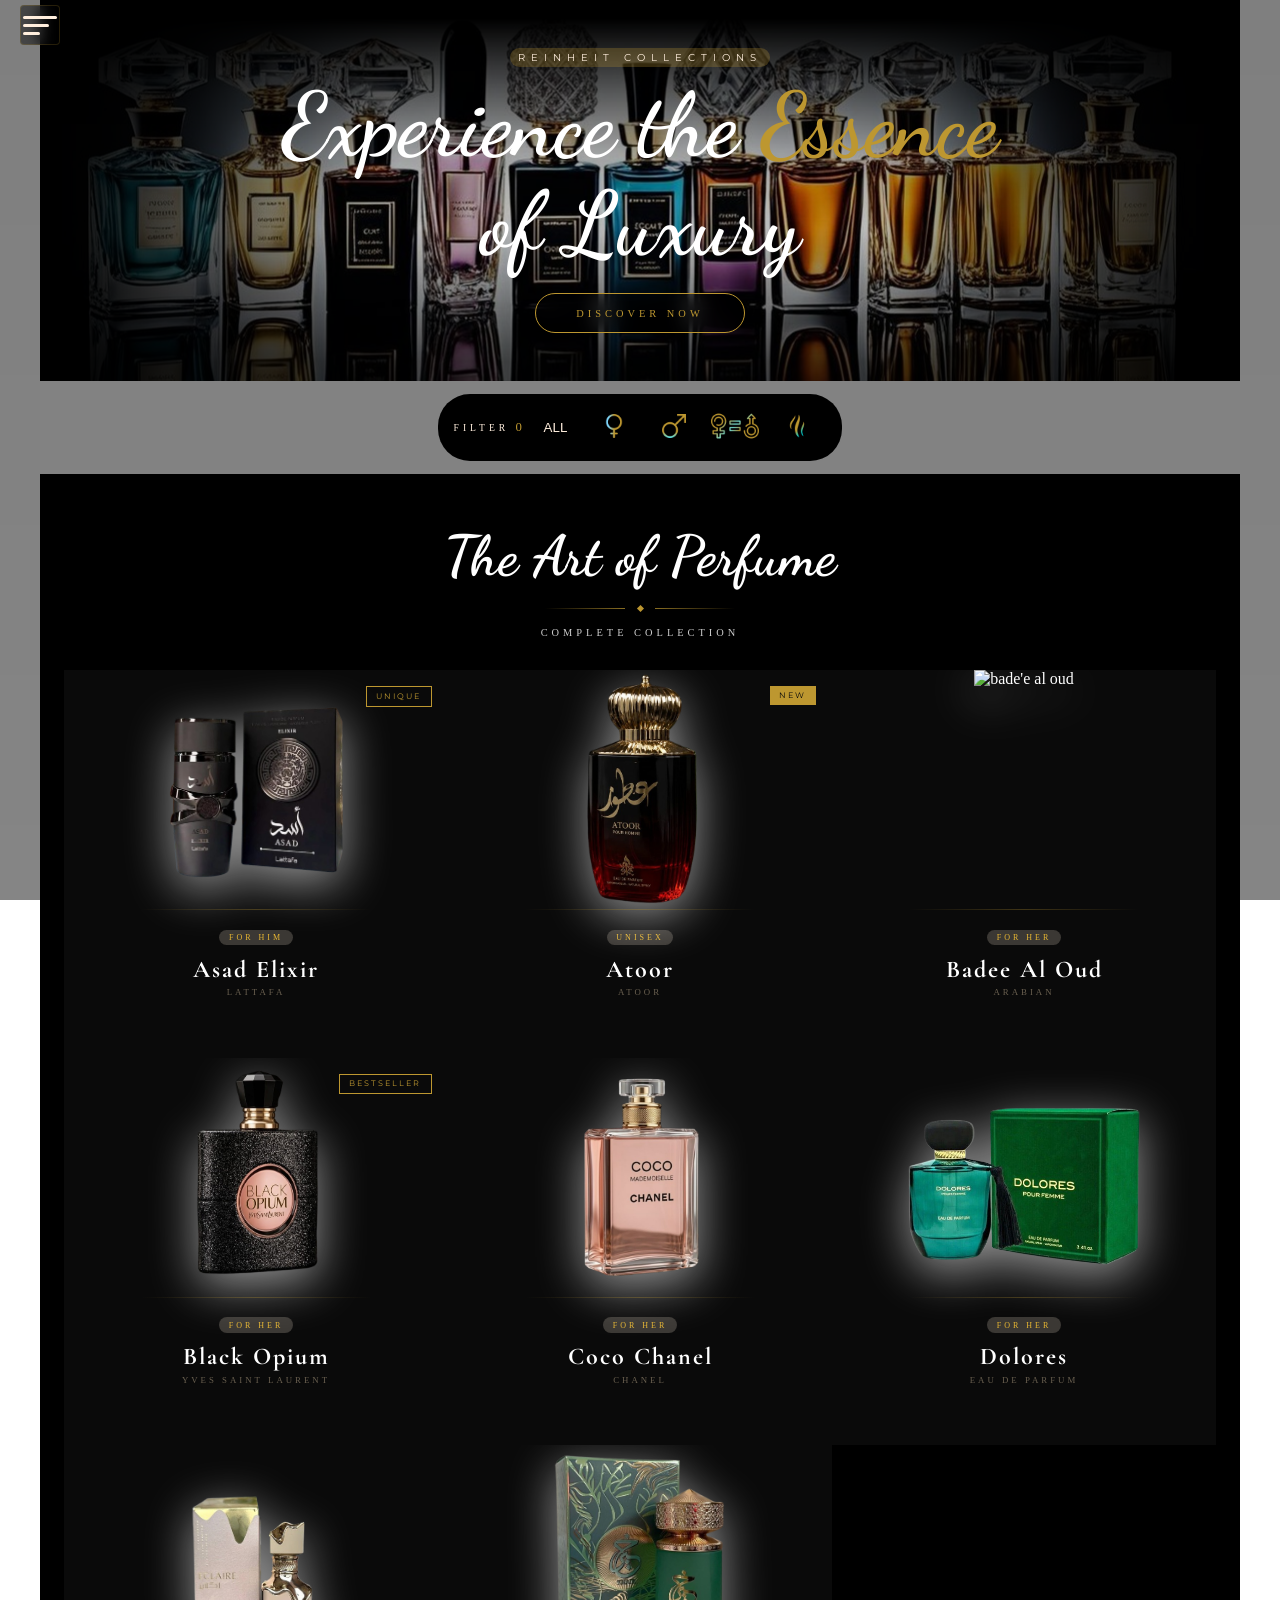
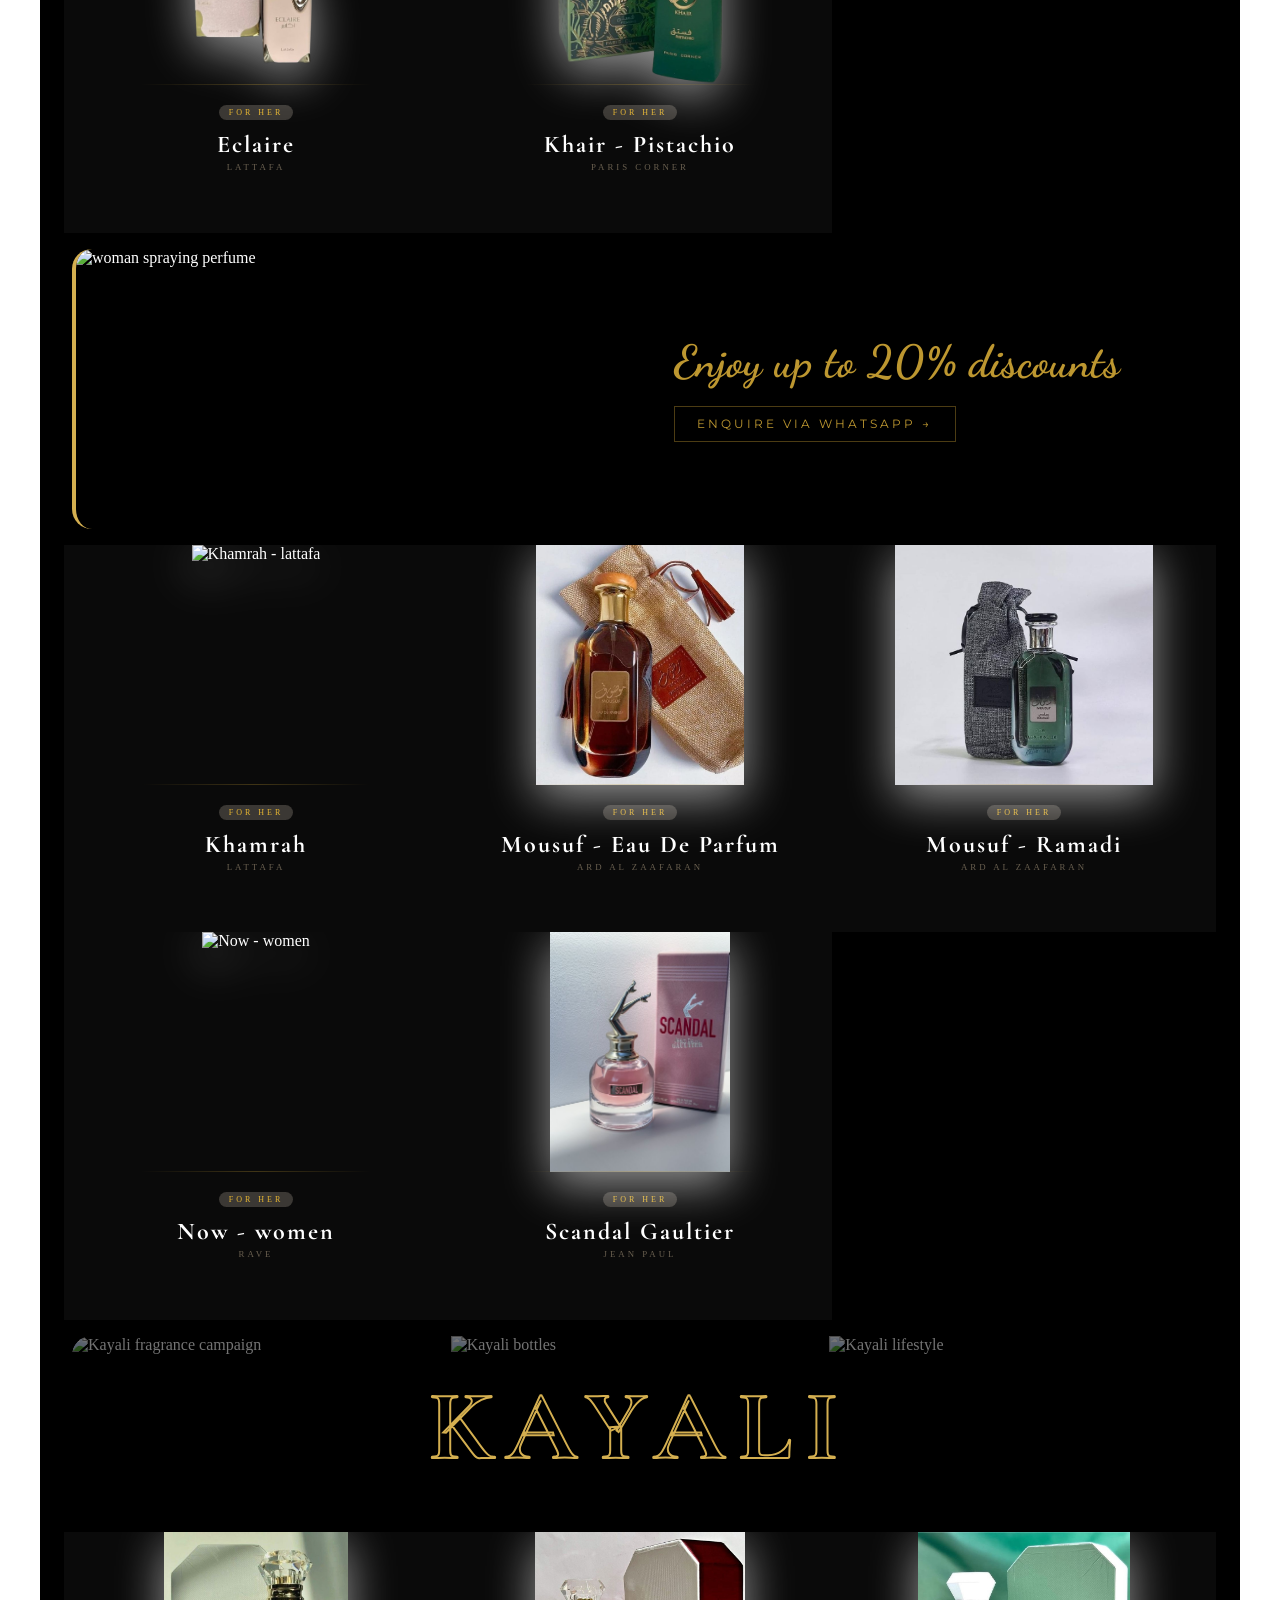
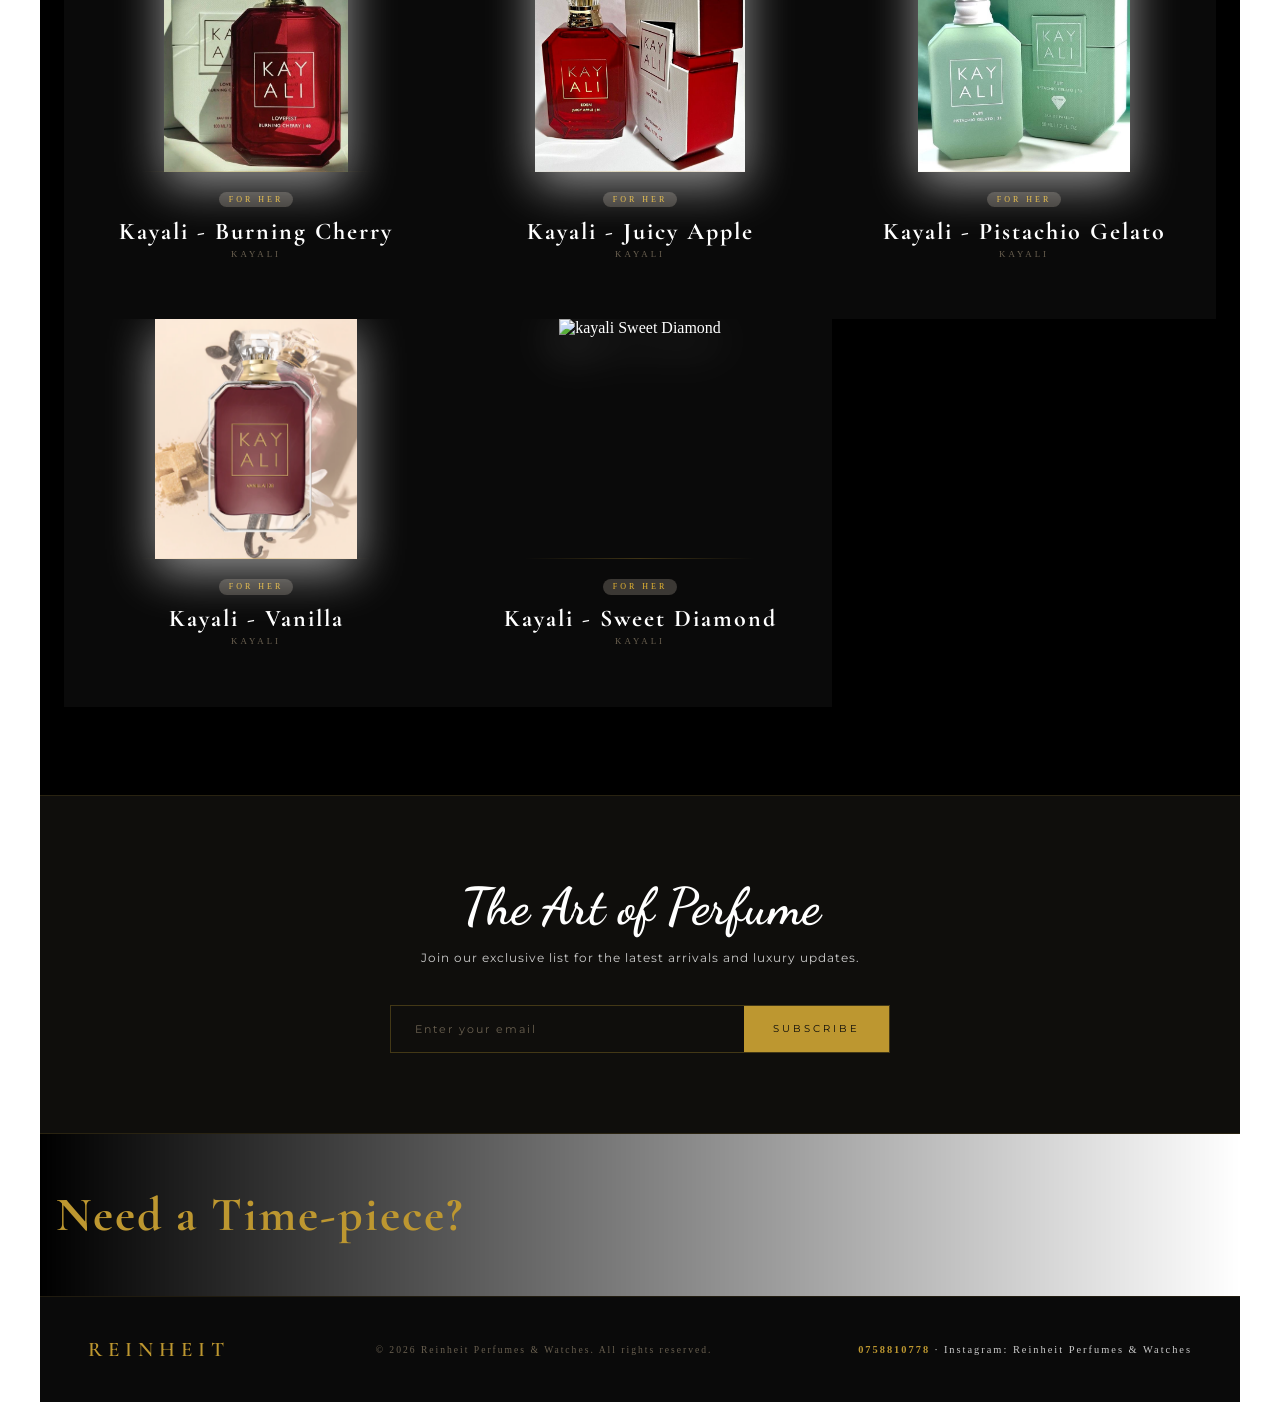
==== commit 54e9db7f: "watch integrated update" ====
--- a/shop.html
+++ b/shop.html
@@ -31,7 +31,8 @@
 <div class="side-bar" id="sidebar">
     <ul class="side-nav">
         <a href="index.html">Home</a>
-        <a href="shop.html">Shop</a>
+        <a href="watches.html">Watches</a>
+        <a href="shop.html">Perfumes</a>
         <a href="#">Contacts</a>
     </ul>
 </div>
@@ -358,7 +359,7 @@
 <!-- WATCH SECTION CTA -->
 <section class="watches-cta reveal">
     <nav>
-        <a href="index.html#watches">Need a Time-piece?</a>
+        <a href="watches.html">Need a Time-piece?</a>
     </nav>
 </section>
 
--- a/shop-styles.css
+++ b/shop-styles.css
@@ -164,6 +164,9 @@
 }
 
 .hero-eyebrow {
+    background-color: #bd973046;
+    padding: .2rem .5rem;
+    border-radius: 12px;
     font-size: 0.65rem;
     letter-spacing: 6px;
     color: #fed;
@@ -190,7 +193,7 @@
 .btn-discover {
     display: inline-block;
     padding: 0.85rem 2.5rem;
-    border: none;
+    border: 1px solid var(--gold);
     border-radius: 32px;
     color: var(--gold);
     text-decoration: none;
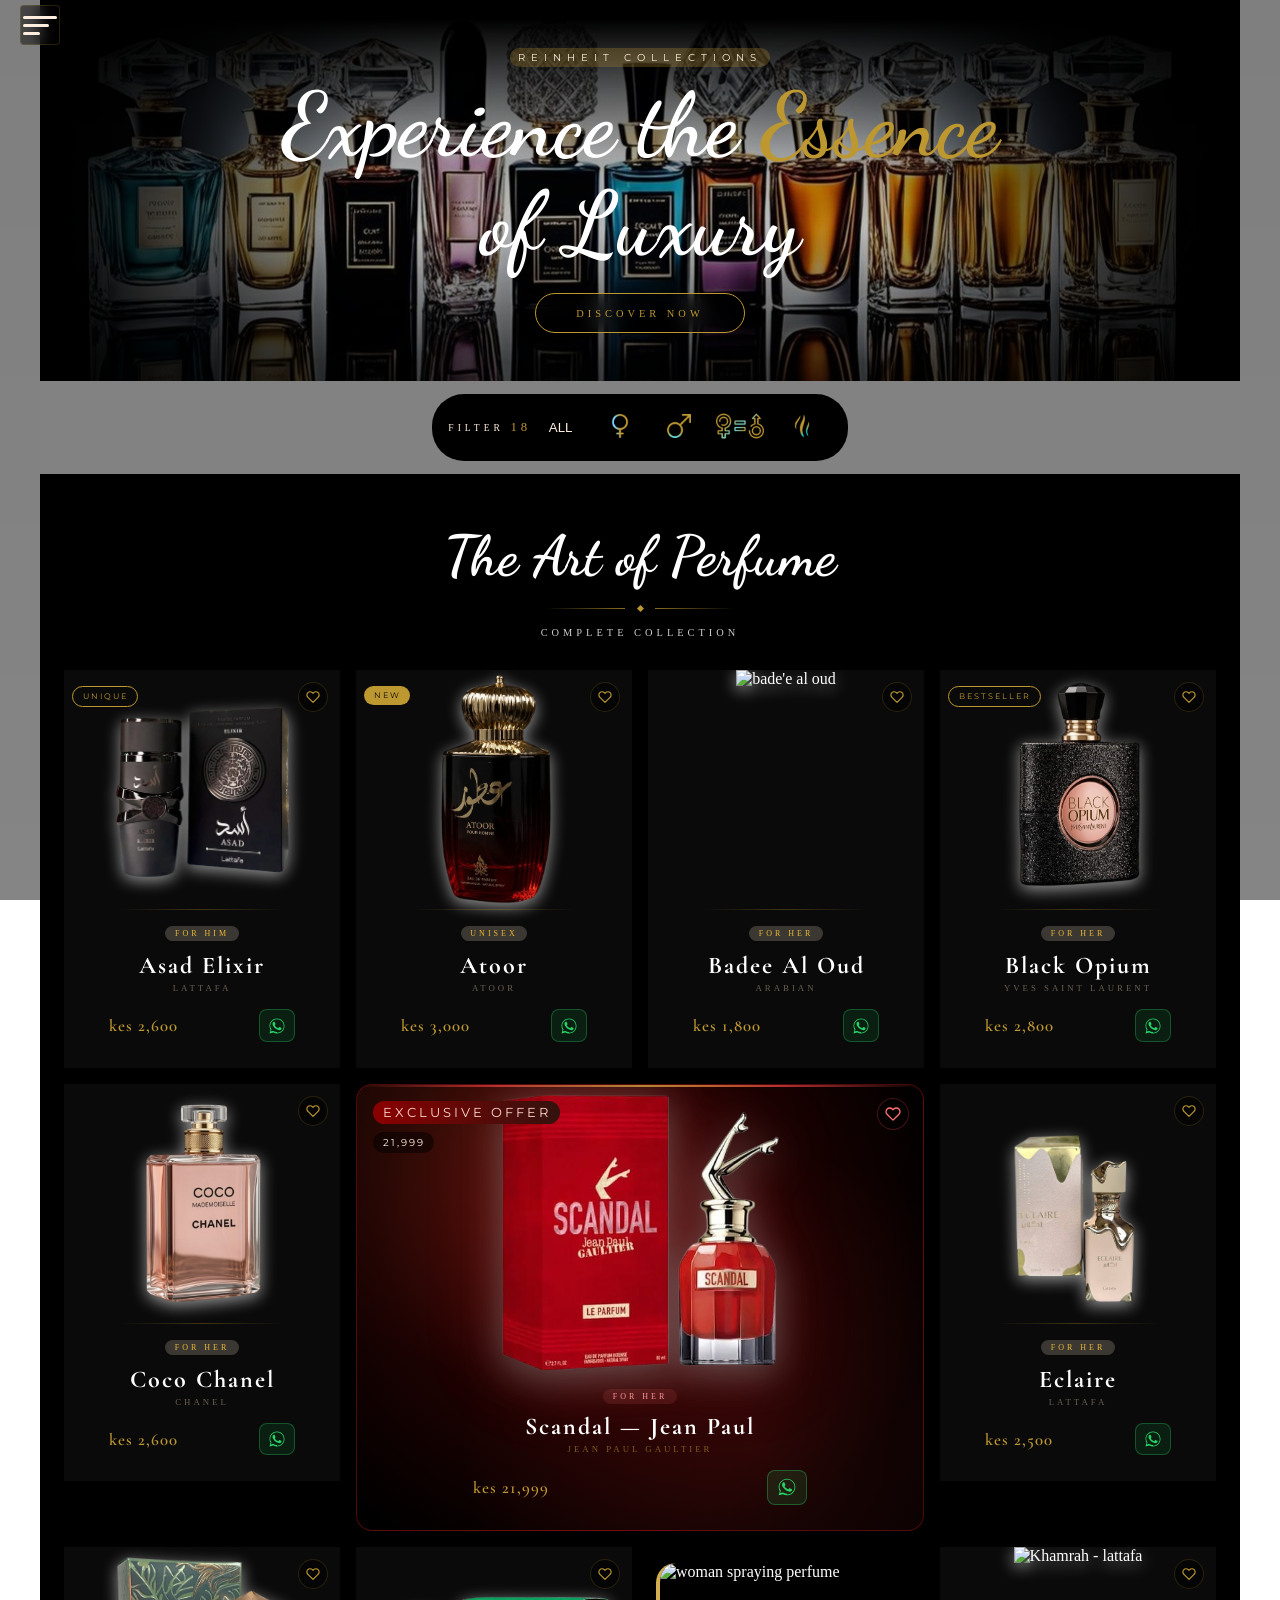
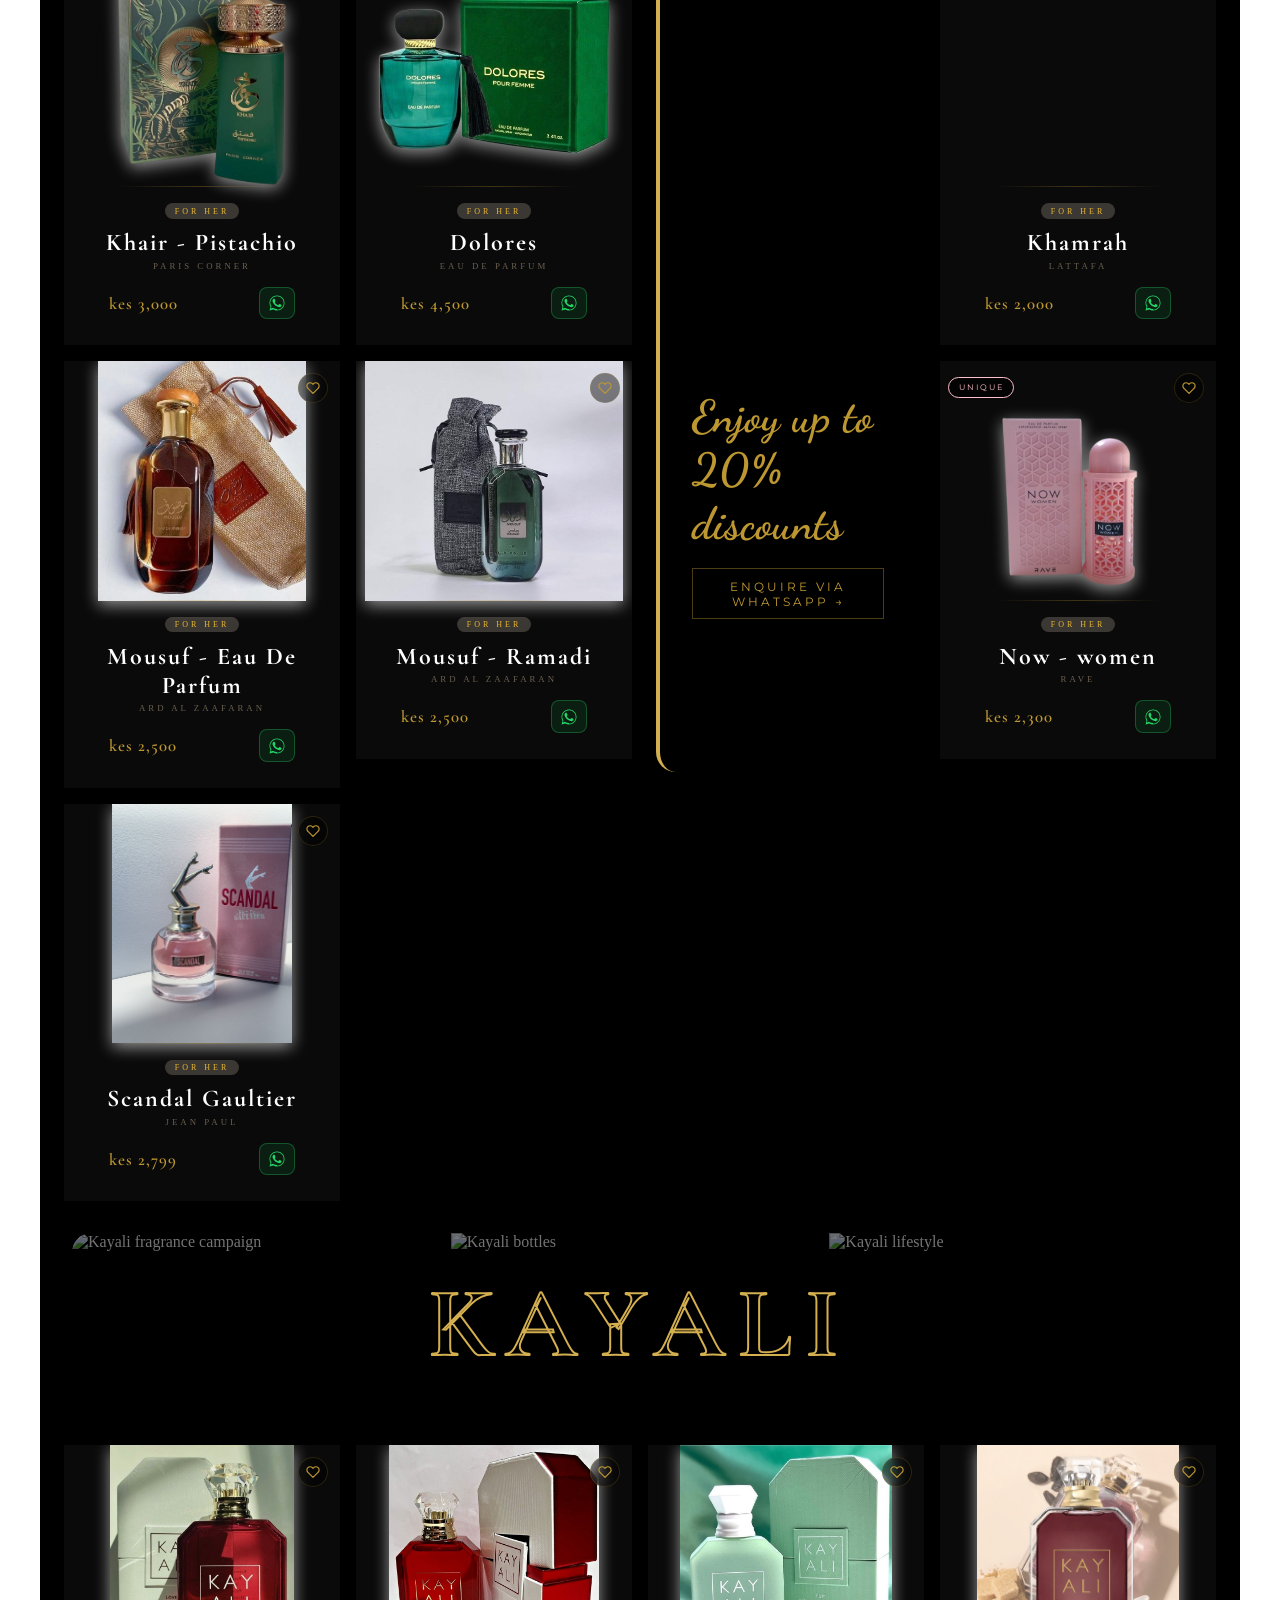
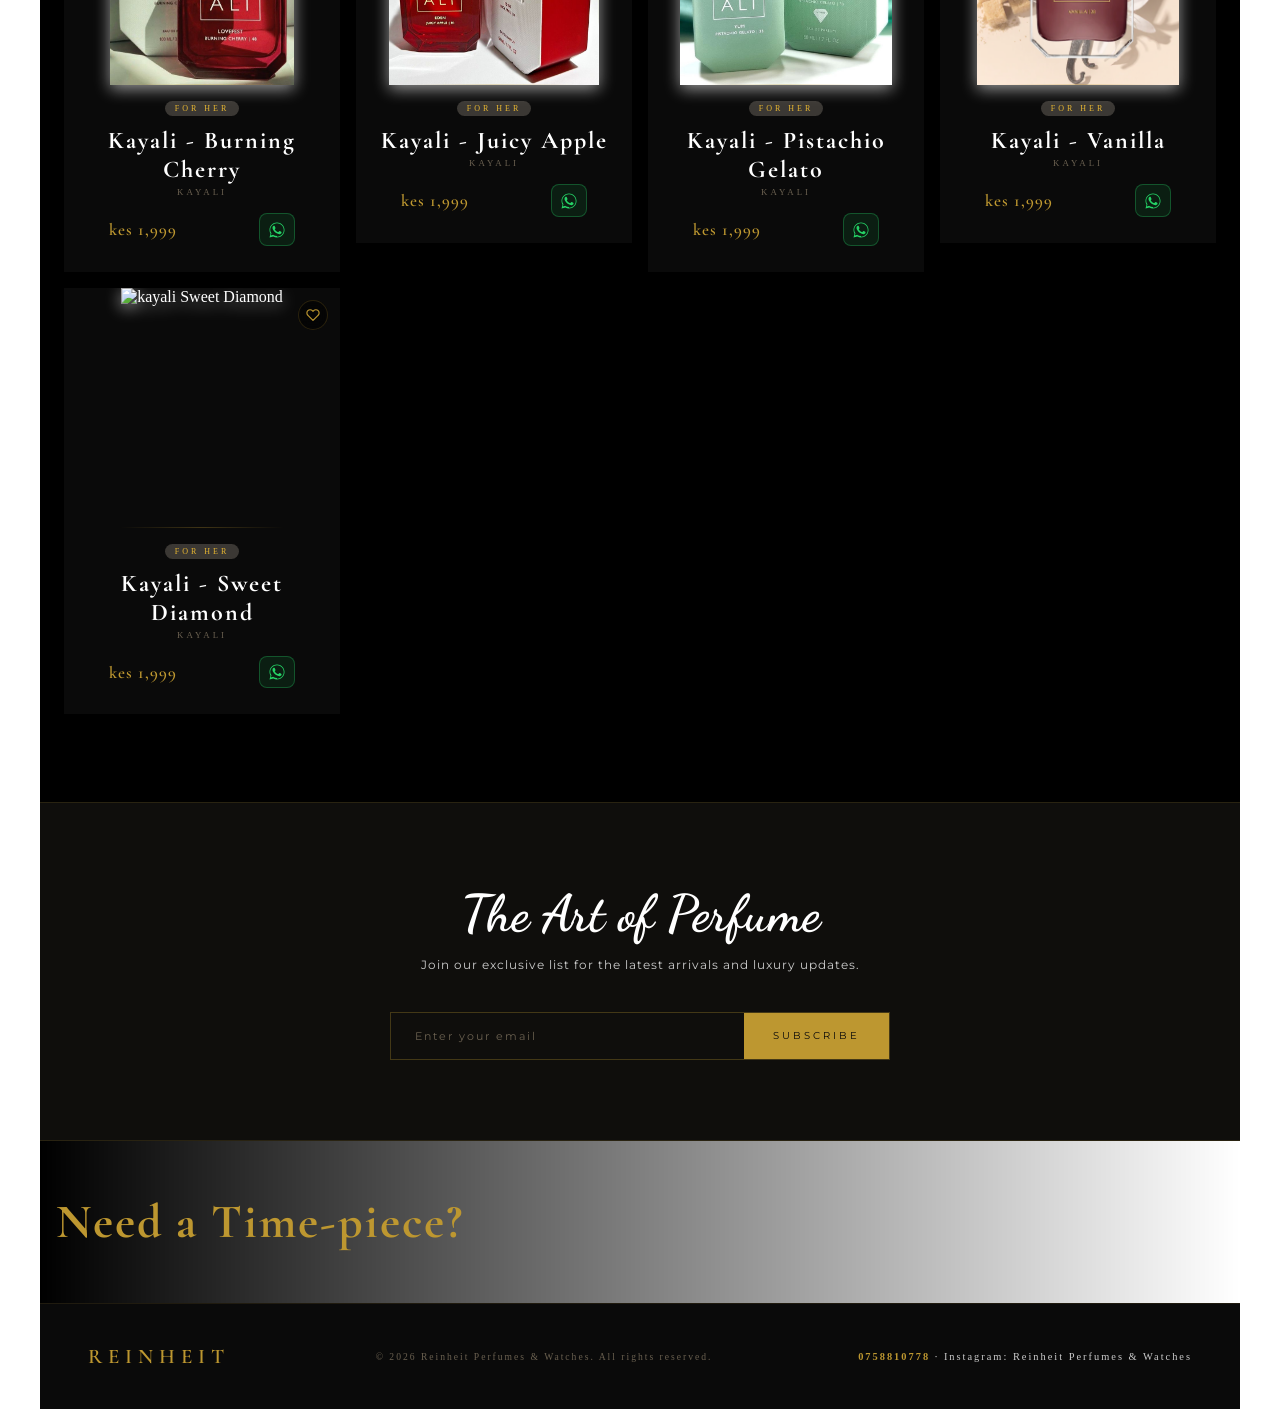
==== commit a7517753: "Shop update" ====
--- a/shop.html
+++ b/shop.html
@@ -16,35 +16,60 @@
     <svg viewBox="0 0 24 24"><polyline points="18 15 12 9 6 15"></polyline></svg>
 </button>
 
-
-    <!-- Menu btn -->
-    <div  id="menuBtn">
-        <div></div>
-        <div></div>
-        <div></div>
-    </div>
-
-    <!-- SIDEBAR OVERLAY -->
+<!-- MENU BTN -->
+<div id="menuBtn">
+    <div></div>
+    <div></div>
+    <div></div>
+</div>
+
+<!-- SIDEBAR OVERLAY -->
 <div class="sidebar-overlay" id="sidebarOverlay"></div>
 
-<!-- SIDEBAR (moved outside .hero so overflow:hidden can't clip it) -->
+<!-- SIDEBAR -->
 <div class="side-bar" id="sidebar">
     <ul class="side-nav">
         <a href="index.html">Home</a>
         <a href="watches.html">Watches</a>
         <a href="shop.html">Perfumes</a>
+        <a href="#" class="fav-nav-link" id="openFavDash">
+            <svg viewBox="0 0 24 24" fill="none" stroke="currentColor" stroke-width="1.5" stroke-linecap="round" stroke-linejoin="round">
+                <path d="M20.84 4.61a5.5 5.5 0 0 0-7.78 0L12 5.67l-1.06-1.06a5.5 5.5 0 0 0-7.78 7.78l1.06 1.06L12 21.23l7.78-7.78 1.06-1.06a5.5 5.5 0 0 0 0-7.78z"/>
+            </svg>
+            Favourites
+            <span class="fav-count-badge" id="favCountBadge">0</span>
+        </a>
         <a href="#">Contacts</a>
     </ul>
 </div>
 
+<!-- FAVOURITES DASHBOARD -->
+<div id="fav-dashboard">
+    <div class="fav-dash-backdrop" id="favDashBackdrop"></div>
+    <div class="fav-dash-panel">
+        <div class="fav-dash-header">
+            <div class="fav-dash-header-left">
+                <span class="eyebrow">Reinheit</span>
+                <h3>My Favourites</h3>
+            </div>
+            <button class="fav-dash-close" id="closeFavDash" aria-label="Close favourites">
+                <svg viewBox="0 0 24 24"><line x1="18" y1="6" x2="6" y2="18"/><line x1="6" y1="6" x2="18" y2="18"/></svg>
+            </button>
+        </div>
+        <div class="fav-dash-body" id="favDashBody">
+            <!-- Populated by JS -->
+        </div>
+        <div class="fav-dash-footer">
+            <div class="fav-total-count">
+                <span id="favTotalCount">0</span> items saved
+            </div>
+            <button class="fav-enquire-all" id="favEnquireAll" disabled>Enquire all via WhatsApp</button>
+        </div>
+    </div>
+</div>
+
 <!-- HERO -->
 <section class="hero" id="hero">
-
-
-
-
-
-
     <p class="hero-eyebrow">Reinheit Collections</p>
     <h1>Experience the <em>Essence</em><br>of Luxury</h1>
     <div class="hero-divider">
@@ -53,14 +78,7 @@
         <span></span>
     </div>
     <a href="#perfumes" class="btn-discover">Discover Now</a>
-    
 </section>
-
-<!-- FILTER TOGGLE (mobile only) -->
-<!-- <button class="filter-toggle-btn" id="filterToggleBtn" aria-label="Toggle filters">
-    <svg viewBox="0 0 24 24"><line x1="4" y1="6" x2="20" y2="6"/><line x1="8" y1="12" x2="16" y2="12"/><line x1="11" y1="18" x2="13" y2="18"/></svg>
-    Filter
-</button> -->
 
 <!-- FILTER -->
 <div class="filter-section reveal" id="perfumes">
@@ -72,9 +90,6 @@
         <button class="filter-tag" data-filter="unisex"><img src="equality.png" alt="unisex icon"></button>
         <button class="filter-tag" data-filter="oud"><img src="aroma.png" alt="oud icon"></button>
     </div>
-
-    <!-- THE COUNT SHOULD HAVE THE DEFAULT OF ALL -->
-    
 </div>
 
 <!-- ALL PERFUMES -->
@@ -88,8 +103,14 @@
     <div class="perfumes-grid" id="perfumes-grid">
 
         <!-- asad lattafa -->
-        <div class="perf-card reveal" data-category="men">
-            <span class="badge badge-best">Unique</span>
+        <div class="perf-card reveal asad-lattafa" data-category="men">
+            <span class=" badge-best">Unique</span>
+            <button class="fav-btn" aria-label="Add to favourites"
+                data-name="Asad Elixir" data-brand="Lattafa" data-price="kes 2,600" data-img="asad-lattafa.png">
+                <svg viewBox="0 0 24 24" stroke-linecap="round" stroke-linejoin="round" stroke-width="2">
+                    <path d="M20.84 4.61a5.5 5.5 0 0 0-7.78 0L12 5.67l-1.06-1.06a5.5 5.5 0 0 0-7.78 7.78l1.06 1.06L12 21.23l7.78-7.78 1.06-1.06a5.5 5.5 0 0 0 0-7.78z"/>
+                </svg>
+            </button>
             <div class="img-area">
                 <img src="asad-lattafa.png" alt="asad lattafa">
             </div>
@@ -97,13 +118,28 @@
                 <span class="tag">For Him</span>
                 <p class="name">Asad Elixir</p>
                 <p class="brand">Lattafa</p>
-                <button class="cta" onclick="openWhatsApp('Asad Elixir - lattafa')">Enquire via WhatsApp →</button>
+                <div class="card-bottom-row">
+                    <span class="perfume-price">kes 2,600</span>
+                    <button class="wa-btn" aria-label="Enquire via WhatsApp"
+                        onclick="openWhatsApp('Asad Elixir - Lattafa', 'kes 2,600')">
+                        <svg viewBox="0 0 24 24" fill="none">
+                            <path d="M17.472 14.382c-.297-.149-1.758-.867-2.03-.967-.273-.099-.471-.148-.67.15-.197.297-.767.966-.94 1.164-.173.199-.347.223-.644.075-.297-.15-1.255-.463-2.39-1.475-.883-.788-1.48-1.761-1.653-2.059-.173-.297-.018-.458.13-.606.134-.133.298-.347.446-.52.149-.174.198-.298.298-.497.099-.198.05-.371-.025-.52-.075-.149-.669-1.612-.916-2.207-.242-.579-.487-.5-.669-.51-.173-.008-.371-.01-.57-.01-.198 0-.52.074-.792.372-.272.297-1.04 1.016-1.04 2.479 0 1.462 1.065 2.875 1.213 3.074.149.198 2.096 3.2 5.077 4.487.709.306 1.262.489 1.694.625.712.227 1.36.195 1.871.118.571-.085 1.758-.719 2.006-1.413.248-.694.248-1.289.173-1.413-.074-.124-.272-.198-.57-.347z" fill="#25D366"/>
+                            <path d="M12 2C6.48 2 2 6.48 2 12c0 1.85.5 3.58 1.37 5.07L2 22l5.1-1.33C8.52 21.55 10.22 22 12 22c5.52 0 10-4.48 10-10S17.52 2 12 2zm0 18c-1.77 0-3.41-.49-4.81-1.34l-.34-.2-3.03.79.81-2.96-.22-.35C3.49 14.74 3 13.43 3 12c0-4.97 4.03-9 9-9s9 4.03 9 9-4.03 9-9 9z" fill="#25D366"/>
+                        </svg>
+                    </button>
+                </div>
             </div>
         </div>
 
         <!-- atoor pour homme -->
-        <div class="perf-card reveal" data-category="unisex">
-            <span class="badge badge-new">New</span>
+        <div class="perf-card reveal atoor-pour-homme" data-category="unisex">
+            <span class=" badge-new">New</span>
+            <button class="fav-btn" aria-label="Add to favourites"
+                data-name="Atoor" data-brand="Atoor" data-price="kes 3,000" data-img="atoor.png">
+                <svg viewBox="0 0 24 24" stroke-linecap="round" stroke-linejoin="round" stroke-width="2">
+                    <path d="M20.84 4.61a5.5 5.5 0 0 0-7.78 0L12 5.67l-1.06-1.06a5.5 5.5 0 0 0-7.78 7.78l1.06 1.06L12 21.23l7.78-7.78 1.06-1.06a5.5 5.5 0 0 0 0-7.78z"/>
+                </svg>
+            </button>
             <div class="img-area">
                 <img src="atoor.png" alt="Atoor Pour Homme">
             </div>
@@ -111,12 +147,27 @@
                 <span class="tag">Unisex</span>
                 <p class="name">Atoor</p>
                 <p class="brand">Atoor</p>
-                <button class="cta" onclick="openWhatsApp('Atoor Pour Homme')">Enquire via WhatsApp →</button>
+                <div class="card-bottom-row">
+                    <span class="perfume-price">kes 3,000</span>
+                    <button class="wa-btn" aria-label="Enquire via WhatsApp"
+                        onclick="openWhatsApp('Atoor Pour Homme', 'kes 3,000')">
+                        <svg viewBox="0 0 24 24" fill="none">
+                            <path d="M17.472 14.382c-.297-.149-1.758-.867-2.03-.967-.273-.099-.471-.148-.67.15-.197.297-.767.966-.94 1.164-.173.199-.347.223-.644.075-.297-.15-1.255-.463-2.39-1.475-.883-.788-1.48-1.761-1.653-2.059-.173-.297-.018-.458.13-.606.134-.133.298-.347.446-.52.149-.174.198-.298.298-.497.099-.198.05-.371-.025-.52-.075-.149-.669-1.612-.916-2.207-.242-.579-.487-.5-.669-.51-.173-.008-.371-.01-.57-.01-.198 0-.52.074-.792.372-.272.297-1.04 1.016-1.04 2.479 0 1.462 1.065 2.875 1.213 3.074.149.198 2.096 3.2 5.077 4.487.709.306 1.262.489 1.694.625.712.227 1.36.195 1.871.118.571-.085 1.758-.719 2.006-1.413.248-.694.248-1.289.173-1.413-.074-.124-.272-.198-.57-.347z" fill="#25D366"/>
+                            <path d="M12 2C6.48 2 2 6.48 2 12c0 1.85.5 3.58 1.37 5.07L2 22l5.1-1.33C8.52 21.55 10.22 22 12 22c5.52 0 10-4.48 10-10S17.52 2 12 2zm0 18c-1.77 0-3.41-.49-4.81-1.34l-.34-.2-3.03.79.81-2.96-.22-.35C3.49 14.74 3 13.43 3 12c0-4.97 4.03-9 9-9s9 4.03 9 9-4.03 9-9 9z" fill="#25D366"/>
+                        </svg>
+                    </button>
+                </div>
             </div>
         </div>
 
         <!-- bade'e al oud -->
         <div class="perf-card reveal" data-category="women">
+            <button class="fav-btn" aria-label="Add to favourites"
+                data-name="Badee Al Oud" data-brand="Arabian" data-price="kes 1,800" data-img="https://i.pinimg.com/1200x/2e/b2/dd/2eb2dde1df2e578707d9bbc1f5d71a53.jpg">
+                <svg viewBox="0 0 24 24" stroke-linecap="round" stroke-linejoin="round" stroke-width="2">
+                    <path d="M20.84 4.61a5.5 5.5 0 0 0-7.78 0L12 5.67l-1.06-1.06a5.5 5.5 0 0 0-7.78 7.78l1.06 1.06L12 21.23l7.78-7.78 1.06-1.06a5.5 5.5 0 0 0 0-7.78z"/>
+                </svg>
+            </button>
             <div class="img-area">
                 <img src="https://i.pinimg.com/1200x/2e/b2/dd/2eb2dde1df2e578707d9bbc1f5d71a53.jpg" alt="bade'e al oud">
             </div>
@@ -124,13 +175,28 @@
                 <span class="tag">For Her</span>
                 <p class="name">Badee Al Oud</p>
                 <p class="brand">Arabian</p>
-                <button class="cta" onclick="openWhatsApp('Badee Al Oud')">Enquire via WhatsApp →</button>
+                <div class="card-bottom-row">
+                    <span class="perfume-price">kes 1,800</span>
+                    <button class="wa-btn" aria-label="Enquire via WhatsApp"
+                        onclick="openWhatsApp('Badee Al Oud', 'kes 1,800')">
+                        <svg viewBox="0 0 24 24" fill="none">
+                            <path d="M17.472 14.382c-.297-.149-1.758-.867-2.03-.967-.273-.099-.471-.148-.67.15-.197.297-.767.966-.94 1.164-.173.199-.347.223-.644.075-.297-.15-1.255-.463-2.39-1.475-.883-.788-1.48-1.761-1.653-2.059-.173-.297-.018-.458.13-.606.134-.133.298-.347.446-.52.149-.174.198-.298.298-.497.099-.198.05-.371-.025-.52-.075-.149-.669-1.612-.916-2.207-.242-.579-.487-.5-.669-.51-.173-.008-.371-.01-.57-.01-.198 0-.52.074-.792.372-.272.297-1.04 1.016-1.04 2.479 0 1.462 1.065 2.875 1.213 3.074.149.198 2.096 3.2 5.077 4.487.709.306 1.262.489 1.694.625.712.227 1.36.195 1.871.118.571-.085 1.758-.719 2.006-1.413.248-.694.248-1.289.173-1.413-.074-.124-.272-.198-.57-.347z" fill="#25D366"/>
+                            <path d="M12 2C6.48 2 2 6.48 2 12c0 1.85.5 3.58 1.37 5.07L2 22l5.1-1.33C8.52 21.55 10.22 22 12 22c5.52 0 10-4.48 10-10S17.52 2 12 2zm0 18c-1.77 0-3.41-.49-4.81-1.34l-.34-.2-3.03.79.81-2.96-.22-.35C3.49 14.74 3 13.43 3 12c0-4.97 4.03-9 9-9s9 4.03 9 9-4.03 9-9 9z" fill="#25D366"/>
+                        </svg>
+                    </button>
+                </div>
             </div>
         </div>
 
         <!-- black opium -->
-        <div class="perf-card reveal" data-category="women">
-            <span class="badge badge-best">Bestseller</span>
+        <div class="perf-card reveal black-opium" data-category="women">
+            <span class=" badge-best">Bestseller</span>
+            <button class="fav-btn" aria-label="Add to favourites"
+                data-name="Black Opium" data-brand="Yves Saint Laurent" data-price="kes 2,800" data-img="perfume1.png">
+                <svg viewBox="0 0 24 24" stroke-linecap="round" stroke-linejoin="round" stroke-width="2">
+                    <path d="M20.84 4.61a5.5 5.5 0 0 0-7.78 0L12 5.67l-1.06-1.06a5.5 5.5 0 0 0-7.78 7.78l1.06 1.06L12 21.23l7.78-7.78 1.06-1.06a5.5 5.5 0 0 0 0-7.78z"/>
+                </svg>
+            </button>
             <div class="img-area">
                 <img src="perfume1.png" alt="Black Opium">
             </div>
@@ -138,12 +204,27 @@
                 <span class="tag">For Her</span>
                 <p class="name">Black Opium</p>
                 <p class="brand">Yves Saint Laurent</p>
-                <button class="cta" onclick="openWhatsApp('Black Opium')">Enquire via WhatsApp →</button>
+                <div class="card-bottom-row">
+                    <span class="perfume-price">kes 2,800</span>
+                    <button class="wa-btn" aria-label="Enquire via WhatsApp"
+                        onclick="openWhatsApp('Black Opium', 'kes 2,800')">
+                        <svg viewBox="0 0 24 24" fill="none">
+                            <path d="M17.472 14.382c-.297-.149-1.758-.867-2.03-.967-.273-.099-.471-.148-.67.15-.197.297-.767.966-.94 1.164-.173.199-.347.223-.644.075-.297-.15-1.255-.463-2.39-1.475-.883-.788-1.48-1.761-1.653-2.059-.173-.297-.018-.458.13-.606.134-.133.298-.347.446-.52.149-.174.198-.298.298-.497.099-.198.05-.371-.025-.52-.075-.149-.669-1.612-.916-2.207-.242-.579-.487-.5-.669-.51-.173-.008-.371-.01-.57-.01-.198 0-.52.074-.792.372-.272.297-1.04 1.016-1.04 2.479 0 1.462 1.065 2.875 1.213 3.074.149.198 2.096 3.2 5.077 4.487.709.306 1.262.489 1.694.625.712.227 1.36.195 1.871.118.571-.085 1.758-.719 2.006-1.413.248-.694.248-1.289.173-1.413-.074-.124-.272-.198-.57-.347z" fill="#25D366"/>
+                            <path d="M12 2C6.48 2 2 6.48 2 12c0 1.85.5 3.58 1.37 5.07L2 22l5.1-1.33C8.52 21.55 10.22 22 12 22c5.52 0 10-4.48 10-10S17.52 2 12 2zm0 18c-1.77 0-3.41-.49-4.81-1.34l-.34-.2-3.03.79.81-2.96-.22-.35C3.49 14.74 3 13.43 3 12c0-4.97 4.03-9 9-9s9 4.03 9 9-4.03 9-9 9z" fill="#25D366"/>
+                        </svg>
+                    </button>
+                </div>
             </div>
         </div>
 
         <!-- coco chanel -->
         <div class="perf-card reveal" data-category="women">
+            <button class="fav-btn" aria-label="Add to favourites"
+                data-name="Coco Chanel" data-brand="Chanel" data-price="kes 2,600" data-img="perfume2.png">
+                <svg viewBox="0 0 24 24" stroke-linecap="round" stroke-linejoin="round" stroke-width="2">
+                    <path d="M20.84 4.61a5.5 5.5 0 0 0-7.78 0L12 5.67l-1.06-1.06a5.5 5.5 0 0 0-7.78 7.78l1.06 1.06L12 21.23l7.78-7.78 1.06-1.06a5.5 5.5 0 0 0 0-7.78z"/>
+                </svg>
+            </button>
             <div class="img-area">
                 <img src="perfume2.png" alt="Coco Chanel">
             </div>
@@ -151,12 +232,117 @@
                 <span class="tag">For Her</span>
                 <p class="name">Coco Chanel</p>
                 <p class="brand">Chanel</p>
-                <button class="cta" onclick="openWhatsApp('Coco Chanel')">Enquire via WhatsApp →</button>
-            </div>
-        </div>
-
-        <!-- dolores -->
-        <div class="perf-card reveal" data-category="women">
+                <div class="card-bottom-row">
+                    <span class="perfume-price">kes 2,600</span>
+                    <button class="wa-btn" aria-label="Enquire via WhatsApp"
+                        onclick="openWhatsApp('Coco Chanel', 'kes 2,600')">
+                        <svg viewBox="0 0 24 24" fill="none">
+                            <path d="M17.472 14.382c-.297-.149-1.758-.867-2.03-.967-.273-.099-.471-.148-.67.15-.197.297-.767.966-.94 1.164-.173.199-.347.223-.644.075-.297-.15-1.255-.463-2.39-1.475-.883-.788-1.48-1.761-1.653-2.059-.173-.297-.018-.458.13-.606.134-.133.298-.347.446-.52.149-.174.198-.298.298-.497.099-.198.05-.371-.025-.52-.075-.149-.669-1.612-.916-2.207-.242-.579-.487-.5-.669-.51-.173-.008-.371-.01-.57-.01-.198 0-.52.074-.792.372-.272.297-1.04 1.016-1.04 2.479 0 1.462 1.065 2.875 1.213 3.074.149.198 2.096 3.2 5.077 4.487.709.306 1.262.489 1.694.625.712.227 1.36.195 1.871.118.571-.085 1.758-.719 2.006-1.413.248-.694.248-1.289.173-1.413-.074-.124-.272-.198-.57-.347z" fill="#25D366"/>
+                            <path d="M12 2C6.48 2 2 6.48 2 12c0 1.85.5 3.58 1.37 5.07L2 22l5.1-1.33C8.52 21.55 10.22 22 12 22c5.52 0 10-4.48 10-10S17.52 2 12 2zm0 18c-1.77 0-3.41-.49-4.81-1.34l-.34-.2-3.03.79.81-2.96-.22-.35C3.49 14.74 3 13.43 3 12c0-4.97 4.03-9 9-9s9 4.03 9 9-4.03 9-9 9z" fill="#25D366"/>
+                        </svg>
+                    </button>
+                </div>
+            </div>
+        </div>
+
+        <!-- SCANDAL 21K — UNIQUE HERO CARD -->
+        <div class="reveal dolores" data-category="women">
+            <!-- Ribbons -->
+            <div class="scandal-ribbon">
+                <span class="ribbon-tag">Exclusive Offer</span>
+                <span class="ribbon-price-tag">21,999</span>
+            </div>
+            <!-- Fav btn -->
+            <button class="fav-btn" aria-label="Add to favourites"
+                data-name="Scandal — Jean Paul" data-brand="Jean Paul Gaultier" data-price="kes 21,999" data-img="scandal-21k.png">
+                <svg viewBox="0 0 24 24" stroke-linecap="round" stroke-linejoin="round" stroke-width="2">
+                    <path d="M20.84 4.61a5.5 5.5 0 0 0-7.78 0L12 5.67l-1.06-1.06a5.5 5.5 0 0 0-7.78 7.78l1.06 1.06L12 21.23l7.78-7.78 1.06-1.06a5.5 5.5 0 0 0 0-7.78z"/>
+                </svg>
+            </button>
+            <div class="img-area-1">
+                <img src="scandal-21k.png" alt="Scandal Jean Paul — 21k">
+            </div>
+            <div class="dolores-info">
+                <span class="tag">For Her</span>
+                <p class="name">Scandal — Jean Paul</p>
+                <p class="brand">Jean Paul Gaultier</p>
+                <div class="card-bottom-row">
+                    <span class="perfume-price">kes 21,999</span>
+                    <button class="wa-btn" aria-label="Enquire via WhatsApp"
+                        onclick="openWhatsApp('Scandal — Jean Paul Gaultier', 'kes 21,999')">
+                        <svg viewBox="0 0 24 24" fill="none">
+                            <path d="M17.472 14.382c-.297-.149-1.758-.867-2.03-.967-.273-.099-.471-.148-.67.15-.197.297-.767.966-.94 1.164-.173.199-.347.223-.644.075-.297-.15-1.255-.463-2.39-1.475-.883-.788-1.48-1.761-1.653-2.059-.173-.297-.018-.458.13-.606.134-.133.298-.347.446-.52.149-.174.198-.298.298-.497.099-.198.05-.371-.025-.52-.075-.149-.669-1.612-.916-2.207-.242-.579-.487-.5-.669-.51-.173-.008-.371-.01-.57-.01-.198 0-.52.074-.792.372-.272.297-1.04 1.016-1.04 2.479 0 1.462 1.065 2.875 1.213 3.074.149.198 2.096 3.2 5.077 4.487.709.306 1.262.489 1.694.625.712.227 1.36.195 1.871.118.571-.085 1.758-.719 2.006-1.413.248-.694.248-1.289.173-1.413-.074-.124-.272-.198-.57-.347z" fill="#25D366"/>
+                            <path d="M12 2C6.48 2 2 6.48 2 12c0 1.85.5 3.58 1.37 5.07L2 22l5.1-1.33C8.52 21.55 10.22 22 12 22c5.52 0 10-4.48 10-10S17.52 2 12 2zm0 18c-1.77 0-3.41-.49-4.81-1.34l-.34-.2-3.03.79.81-2.96-.22-.35C3.49 14.74 3 13.43 3 12c0-4.97 4.03-9 9-9s9 4.03 9 9-4.03 9-9 9z" fill="#25D366"/>
+                        </svg>
+                    </button>
+                </div>
+            </div>
+        </div>
+
+        <!-- eclaire lattafa -->
+        <div class="perf-card reveal" data-category="women">
+            <button class="fav-btn" aria-label="Add to favourites"
+                data-name="Eclaire" data-brand="LATTAFA" data-price="kes 2,500" data-img="eclair-lattafa.png">
+                <svg viewBox="0 0 24 24" stroke-linecap="round" stroke-linejoin="round" stroke-width="2">
+                    <path d="M20.84 4.61a5.5 5.5 0 0 0-7.78 0L12 5.67l-1.06-1.06a5.5 5.5 0 0 0-7.78 7.78l1.06 1.06L12 21.23l7.78-7.78 1.06-1.06a5.5 5.5 0 0 0 0-7.78z"/>
+                </svg>
+            </button>
+            <div class="img-area">
+                <img src="eclair-lattafa.png" alt="Eclaire Lattafa">
+            </div>
+            <div class="info">
+                <span class="tag">For Her</span>
+                <p class="name">Eclaire</p>
+                <p class="brand">LATTAFA</p>
+                <div class="card-bottom-row">
+                    <span class="perfume-price">kes 2,500</span>
+                    <button class="wa-btn" aria-label="Enquire via WhatsApp"
+                        onclick="openWhatsApp('Eclaire - Lattafa', 'kes 2,500')">
+                        <svg viewBox="0 0 24 24" fill="none">
+                            <path d="M17.472 14.382c-.297-.149-1.758-.867-2.03-.967-.273-.099-.471-.148-.67.15-.197.297-.767.966-.94 1.164-.173.199-.347.223-.644.075-.297-.15-1.255-.463-2.39-1.475-.883-.788-1.48-1.761-1.653-2.059-.173-.297-.018-.458.13-.606.134-.133.298-.347.446-.52.149-.174.198-.298.298-.497.099-.198.05-.371-.025-.52-.075-.149-.669-1.612-.916-2.207-.242-.579-.487-.5-.669-.51-.173-.008-.371-.01-.57-.01-.198 0-.52.074-.792.372-.272.297-1.04 1.016-1.04 2.479 0 1.462 1.065 2.875 1.213 3.074.149.198 2.096 3.2 5.077 4.487.709.306 1.262.489 1.694.625.712.227 1.36.195 1.871.118.571-.085 1.758-.719 2.006-1.413.248-.694.248-1.289.173-1.413-.074-.124-.272-.198-.57-.347z" fill="#25D366"/>
+                            <path d="M12 2C6.48 2 2 6.48 2 12c0 1.85.5 3.58 1.37 5.07L2 22l5.1-1.33C8.52 21.55 10.22 22 12 22c5.52 0 10-4.48 10-10S17.52 2 12 2zm0 18c-1.77 0-3.41-.49-4.81-1.34l-.34-.2-3.03.79.81-2.96-.22-.35C3.49 14.74 3 13.43 3 12c0-4.97 4.03-9 9-9s9 4.03 9 9-4.03 9-9 9z" fill="#25D366"/>
+                        </svg>
+                    </button>
+                </div>
+            </div>
+        </div>
+
+        <!-- Khair-Pistachio -->
+        <div class="perf-card reveal" data-category="women">
+            <button class="fav-btn" aria-label="Add to favourites"
+                data-name="Khair - Pistachio" data-brand="PARIS CORNER" data-price="kes 3,000" data-img="khair-pistachio.png">
+                <svg viewBox="0 0 24 24" stroke-linecap="round" stroke-linejoin="round" stroke-width="2">
+                    <path d="M20.84 4.61a5.5 5.5 0 0 0-7.78 0L12 5.67l-1.06-1.06a5.5 5.5 0 0 0-7.78 7.78l1.06 1.06L12 21.23l7.78-7.78 1.06-1.06a5.5 5.5 0 0 0 0-7.78z"/>
+                </svg>
+            </button>
+            <div class="img-area">
+                <img src="khair-pistachio.png" alt="Khair - Pistachio">
+            </div>
+            <div class="info">
+                <span class="tag">For Her</span>
+                <p class="name">Khair - Pistachio</p>
+                <p class="brand">PARIS CORNER</p>
+                <div class="card-bottom-row">
+                    <span class="perfume-price">kes 3,000</span>
+                    <button class="wa-btn" aria-label="Enquire via WhatsApp"
+                        onclick="openWhatsApp('Khair - Pistachio', 'kes 3,000')">
+                        <svg viewBox="0 0 24 24" fill="none">
+                            <path d="M17.472 14.382c-.297-.149-1.758-.867-2.03-.967-.273-.099-.471-.148-.67.15-.197.297-.767.966-.94 1.164-.173.199-.347.223-.644.075-.297-.15-1.255-.463-2.39-1.475-.883-.788-1.48-1.761-1.653-2.059-.173-.297-.018-.458.13-.606.134-.133.298-.347.446-.52.149-.174.198-.298.298-.497.099-.198.05-.371-.025-.52-.075-.149-.669-1.612-.916-2.207-.242-.579-.487-.5-.669-.51-.173-.008-.371-.01-.57-.01-.198 0-.52.074-.792.372-.272.297-1.04 1.016-1.04 2.479 0 1.462 1.065 2.875 1.213 3.074.149.198 2.096 3.2 5.077 4.487.709.306 1.262.489 1.694.625.712.227 1.36.195 1.871.118.571-.085 1.758-.719 2.006-1.413.248-.694.248-1.289.173-1.413-.074-.124-.272-.198-.57-.347z" fill="#25D366"/>
+                            <path d="M12 2C6.48 2 2 6.48 2 12c0 1.85.5 3.58 1.37 5.07L2 22l5.1-1.33C8.52 21.55 10.22 22 12 22c5.52 0 10-4.48 10-10S17.52 2 12 2zm0 18c-1.77 0-3.41-.49-4.81-1.34l-.34-.2-3.03.79.81-2.96-.22-.35C3.49 14.74 3 13.43 3 12c0-4.97 4.03-9 9-9s9 4.03 9 9-4.03 9-9 9z" fill="#25D366"/>
+                        </svg>
+                    </button>
+                </div>
+            </div>
+        </div>
+
+        <!-- dolores pour femme -->
+        <div class="perf-card reveal" data-category="women">
+            <button class="fav-btn" aria-label="Add to favourites"
+                data-name="Dolores" data-brand="EAU DE PARFUM" data-price="kes 4,500" data-img="dolores-pour-femme.png">
+                <svg viewBox="0 0 24 24" stroke-linecap="round" stroke-linejoin="round" stroke-width="2">
+                    <path d="M20.84 4.61a5.5 5.5 0 0 0-7.78 0L12 5.67l-1.06-1.06a5.5 5.5 0 0 0-7.78 7.78l1.06 1.06L12 21.23l7.78-7.78 1.06-1.06a5.5 5.5 0 0 0 0-7.78z"/>
+                </svg>
+            </button>
             <div class="img-area">
                 <img src="dolores-pour-femme.png" alt="Dolores Pour Femme">
             </div>
@@ -164,51 +350,38 @@
                 <span class="tag">For Her</span>
                 <p class="name">Dolores</p>
                 <p class="brand">EAU DE PARFUM</p>
-                <button class="cta" onclick="openWhatsApp('Dolores Pour Femme')">Enquire via WhatsApp →</button>
-            </div>
-        </div>
-
-        <!-- eclaire lattafa -->
-        <div class="perf-card reveal" data-category="women">
-            <div class="img-area">
-                <img src="eclair-lattafa.png" alt="Eclaire Lattafa">
-            </div>
-            <div class="info">
-                <span class="tag">For Her</span>
-                <p class="name">Eclaire</p>
-                <p class="brand">LATTAFA</p>
-                <button class="cta" onclick="openWhatsApp('Eclaire - Lattafa')">Enquire via WhatsApp →</button>
-            </div>
-        </div>
-
-        <!-- Khair-Pistachio -->
-        <div class="perf-card reveal" data-category="women">
-            <div class="img-area">
-                <img src="khair-pistachio.png" alt="Khair - Pistachio">
-            </div>
-            <div class="info">
-                <span class="tag">For Her</span>
-                <p class="name">Khair - Pistachio</p>
-                <p class="brand">PARIS CORNER</p>
-                <button class="cta" onclick="openWhatsApp('Khair - Pistachio')">Enquire via WhatsApp →</button>
-            </div>
-        </div>
-
-
-        <!-- ===ADVERT=== -->
+                <div class="card-bottom-row">
+                    <span class="perfume-price">kes 4,500</span>
+                    <button class="wa-btn" aria-label="Enquire via WhatsApp"
+                        onclick="openWhatsApp('Dolores Pour Femme', 'kes 4,500')">
+                        <svg viewBox="0 0 24 24" fill="none">
+                            <path d="M17.472 14.382c-.297-.149-1.758-.867-2.03-.967-.273-.099-.471-.148-.67.15-.197.297-.767.966-.94 1.164-.173.199-.347.223-.644.075-.297-.15-1.255-.463-2.39-1.475-.883-.788-1.48-1.761-1.653-2.059-.173-.297-.018-.458.13-.606.134-.133.298-.347.446-.52.149-.174.198-.298.298-.497.099-.198.05-.371-.025-.52-.075-.149-.669-1.612-.916-2.207-.242-.579-.487-.5-.669-.51-.173-.008-.371-.01-.57-.01-.198 0-.52.074-.792.372-.272.297-1.04 1.016-1.04 2.479 0 1.462 1.065 2.875 1.213 3.074.149.198 2.096 3.2 5.077 4.487.709.306 1.262.489 1.694.625.712.227 1.36.195 1.871.118.571-.085 1.758-.719 2.006-1.413.248-.694.248-1.289.173-1.413-.074-.124-.272-.198-.57-.347z" fill="#25D366"/>
+                            <path d="M12 2C6.48 2 2 6.48 2 12c0 1.85.5 3.58 1.37 5.07L2 22l5.1-1.33C8.52 21.55 10.22 22 12 22c5.52 0 10-4.48 10-10S17.52 2 12 2zm0 18c-1.77 0-3.41-.49-4.81-1.34l-.34-.2-3.03.79.81-2.96-.22-.35C3.49 14.74 3 13.43 3 12c0-4.97 4.03-9 9-9s9 4.03 9 9-4.03 9-9 9z" fill="#25D366"/>
+                        </svg>
+                    </button>
+                </div>
+            </div>
+        </div>
+
+        <!-- MID ADVERT -->
         <div class="reveal mid-advert">
             <div class="img-area">
                 <img src="https://i.pinimg.com/736x/99/79/7c/99797c08d55972012cd2975ecba4a411.jpg" alt="woman spraying perfume">
             </div>
             <div class="info">
                 <h2>Enjoy up to 20% discounts</h2>
-                <button class="cta" onclick="openWhatsApp('Discount enquiry')">Enquire via WhatsApp →</button>
-            </div>
-        </div>
-
+                <button class="cta" onclick="openWhatsApp('Discount enquiry', '')">Enquire via WhatsApp →</button>
+            </div>
+        </div>
 
         <!-- Khamrah -->
         <div class="perf-card reveal" data-category="women">
+            <button class="fav-btn" aria-label="Add to favourites"
+                data-name="Khamrah" data-brand="LATTAFA" data-price="kes 2,000" data-img="https://i.pinimg.com/1200x/9c/91/c2/9c91c2d776decadb62c7cb0c2c48b8d0.jpg">
+                <svg viewBox="0 0 24 24" stroke-linecap="round" stroke-linejoin="round" stroke-width="2">
+                    <path d="M20.84 4.61a5.5 5.5 0 0 0-7.78 0L12 5.67l-1.06-1.06a5.5 5.5 0 0 0-7.78 7.78l1.06 1.06L12 21.23l7.78-7.78 1.06-1.06a5.5 5.5 0 0 0 0-7.78z"/>
+                </svg>
+            </button>
             <div class="img-area">
                 <img src="https://i.pinimg.com/1200x/9c/91/c2/9c91c2d776decadb62c7cb0c2c48b8d0.jpg" alt="Khamrah - lattafa">
             </div>
@@ -216,12 +389,27 @@
                 <span class="tag">For Her</span>
                 <p class="name">Khamrah</p>
                 <p class="brand">LATTAFA</p>
-                <button class="cta" onclick="openWhatsApp('Khamrah - Lattafa')">Enquire via WhatsApp →</button>
+                <div class="card-bottom-row">
+                    <span class="perfume-price">kes 2,000</span>
+                    <button class="wa-btn" aria-label="Enquire via WhatsApp"
+                        onclick="openWhatsApp('Khamrah - Lattafa', 'kes 2,000')">
+                        <svg viewBox="0 0 24 24" fill="none">
+                            <path d="M17.472 14.382c-.297-.149-1.758-.867-2.03-.967-.273-.099-.471-.148-.67.15-.197.297-.767.966-.94 1.164-.173.199-.347.223-.644.075-.297-.15-1.255-.463-2.39-1.475-.883-.788-1.48-1.761-1.653-2.059-.173-.297-.018-.458.13-.606.134-.133.298-.347.446-.52.149-.174.198-.298.298-.497.099-.198.05-.371-.025-.52-.075-.149-.669-1.612-.916-2.207-.242-.579-.487-.5-.669-.51-.173-.008-.371-.01-.57-.01-.198 0-.52.074-.792.372-.272.297-1.04 1.016-1.04 2.479 0 1.462 1.065 2.875 1.213 3.074.149.198 2.096 3.2 5.077 4.487.709.306 1.262.489 1.694.625.712.227 1.36.195 1.871.118.571-.085 1.758-.719 2.006-1.413.248-.694.248-1.289.173-1.413-.074-.124-.272-.198-.57-.347z" fill="#25D366"/>
+                            <path d="M12 2C6.48 2 2 6.48 2 12c0 1.85.5 3.58 1.37 5.07L2 22l5.1-1.33C8.52 21.55 10.22 22 12 22c5.52 0 10-4.48 10-10S17.52 2 12 2zm0 18c-1.77 0-3.41-.49-4.81-1.34l-.34-.2-3.03.79.81-2.96-.22-.35C3.49 14.74 3 13.43 3 12c0-4.97 4.03-9 9-9s9 4.03 9 9-4.03 9-9 9z" fill="#25D366"/>
+                        </svg>
+                    </button>
+                </div>
             </div>
         </div>
 
         <!-- Mousuf EDP -->
         <div class="perf-card reveal" data-category="women">
+            <button class="fav-btn" aria-label="Add to favourites"
+                data-name="Mousuf - Eau De Parfum" data-brand="Ard Al Zaafaran" data-price="kes 2,500" data-img="mousuf-eau-de-parfum.jpg">
+                <svg viewBox="0 0 24 24" stroke-linecap="round" stroke-linejoin="round" stroke-width="2">
+                    <path d="M20.84 4.61a5.5 5.5 0 0 0-7.78 0L12 5.67l-1.06-1.06a5.5 5.5 0 0 0-7.78 7.78l1.06 1.06L12 21.23l7.78-7.78 1.06-1.06a5.5 5.5 0 0 0 0-7.78z"/>
+                </svg>
+            </button>
             <div class="img-area">
                 <img src="mousuf-eau-de-parfum.jpg" alt="Mousuf - Eau De Parfum">
             </div>
@@ -229,12 +417,27 @@
                 <span class="tag">For Her</span>
                 <p class="name">Mousuf - Eau De Parfum</p>
                 <p class="brand">Ard Al Zaafaran</p>
-                <button class="cta" onclick="openWhatsApp('Mousuf - Eau De Parfum')">Enquire via WhatsApp →</button>
+                <div class="card-bottom-row">
+                    <span class="perfume-price">kes 2,500</span>
+                    <button class="wa-btn" aria-label="Enquire via WhatsApp"
+                        onclick="openWhatsApp('Mousuf - Eau De Parfum', 'kes 2,500')">
+                        <svg viewBox="0 0 24 24" fill="none">
+                            <path d="M17.472 14.382c-.297-.149-1.758-.867-2.03-.967-.273-.099-.471-.148-.67.15-.197.297-.767.966-.94 1.164-.173.199-.347.223-.644.075-.297-.15-1.255-.463-2.39-1.475-.883-.788-1.48-1.761-1.653-2.059-.173-.297-.018-.458.13-.606.134-.133.298-.347.446-.52.149-.174.198-.298.298-.497.099-.198.05-.371-.025-.52-.075-.149-.669-1.612-.916-2.207-.242-.579-.487-.5-.669-.51-.173-.008-.371-.01-.57-.01-.198 0-.52.074-.792.372-.272.297-1.04 1.016-1.04 2.479 0 1.462 1.065 2.875 1.213 3.074.149.198 2.096 3.2 5.077 4.487.709.306 1.262.489 1.694.625.712.227 1.36.195 1.871.118.571-.085 1.758-.719 2.006-1.413.248-.694.248-1.289.173-1.413-.074-.124-.272-.198-.57-.347z" fill="#25D366"/>
+                            <path d="M12 2C6.48 2 2 6.48 2 12c0 1.85.5 3.58 1.37 5.07L2 22l5.1-1.33C8.52 21.55 10.22 22 12 22c5.52 0 10-4.48 10-10S17.52 2 12 2zm0 18c-1.77 0-3.41-.49-4.81-1.34l-.34-.2-3.03.79.81-2.96-.22-.35C3.49 14.74 3 13.43 3 12c0-4.97 4.03-9 9-9s9 4.03 9 9-4.03 9-9 9z" fill="#25D366"/>
+                        </svg>
+                    </button>
+                </div>
             </div>
         </div>
 
         <!-- Mousuf Ramadi -->
         <div class="perf-card reveal" data-category="women">
+            <button class="fav-btn" aria-label="Add to favourites"
+                data-name="Mousuf - Ramadi" data-brand="Ard Al Zaafaran" data-price="kes 2,500" data-img="mousuf-ramadi.jpg">
+                <svg viewBox="0 0 24 24" stroke-linecap="round" stroke-linejoin="round" stroke-width="2">
+                    <path d="M20.84 4.61a5.5 5.5 0 0 0-7.78 0L12 5.67l-1.06-1.06a5.5 5.5 0 0 0-7.78 7.78l1.06 1.06L12 21.23l7.78-7.78 1.06-1.06a5.5 5.5 0 0 0 0-7.78z"/>
+                </svg>
+            </button>
             <div class="img-area">
                 <img src="mousuf-ramadi.jpg" alt="Mousuf - Ramadi">
             </div>
@@ -242,25 +445,56 @@
                 <span class="tag">For Her</span>
                 <p class="name">Mousuf - Ramadi</p>
                 <p class="brand">Ard Al Zaafaran</p>
-                <button class="cta" onclick="openWhatsApp('Mousuf - Ramadi')">Enquire via WhatsApp →</button>
+                <div class="card-bottom-row">
+                    <span class="perfume-price">kes 2,500</span>
+                    <button class="wa-btn" aria-label="Enquire via WhatsApp"
+                        onclick="openWhatsApp('Mousuf - Ramadi', 'kes 2,500')">
+                        <svg viewBox="0 0 24 24" fill="none">
+                            <path d="M17.472 14.382c-.297-.149-1.758-.867-2.03-.967-.273-.099-.471-.148-.67.15-.197.297-.767.966-.94 1.164-.173.199-.347.223-.644.075-.297-.15-1.255-.463-2.39-1.475-.883-.788-1.48-1.761-1.653-2.059-.173-.297-.018-.458.13-.606.134-.133.298-.347.446-.52.149-.174.198-.298.298-.497.099-.198.05-.371-.025-.52-.075-.149-.669-1.612-.916-2.207-.242-.579-.487-.5-.669-.51-.173-.008-.371-.01-.57-.01-.198 0-.52.074-.792.372-.272.297-1.04 1.016-1.04 2.479 0 1.462 1.065 2.875 1.213 3.074.149.198 2.096 3.2 5.077 4.487.709.306 1.262.489 1.694.625.712.227 1.36.195 1.871.118.571-.085 1.758-.719 2.006-1.413.248-.694.248-1.289.173-1.413-.074-.124-.272-.198-.57-.347z" fill="#25D366"/>
+                            <path d="M12 2C6.48 2 2 6.48 2 12c0 1.85.5 3.58 1.37 5.07L2 22l5.1-1.33C8.52 21.55 10.22 22 12 22c5.52 0 10-4.48 10-10S17.52 2 12 2zm0 18c-1.77 0-3.41-.49-4.81-1.34l-.34-.2-3.03.79.81-2.96-.22-.35C3.49 14.74 3 13.43 3 12c0-4.97 4.03-9 9-9s9 4.03 9 9-4.03 9-9 9z" fill="#25D366"/>
+                        </svg>
+                    </button>
+                </div>
             </div>
         </div>
 
         <!-- Now - women -->
         <div class="perf-card reveal" data-category="women">
-            <div class="img-area">
-                <img src="https://i.pinimg.com/736x/95/cd/b6/95cdb6095c12a631fe870b7e68ed89d0.jpg" alt="Now - women">
+            <span class=" badge-now">Unique</span>
+            <button class="fav-btn" aria-label="Add to favourites"
+                data-name="Now - Women" data-brand="RAVE" data-price="kes 2,300" data-img="now-women.jpg">
+                <svg viewBox="0 0 24 24" stroke-linecap="round" stroke-linejoin="round" stroke-width="2">
+                    <path d="M20.84 4.61a5.5 5.5 0 0 0-7.78 0L12 5.67l-1.06-1.06a5.5 5.5 0 0 0-7.78 7.78l1.06 1.06L12 21.23l7.78-7.78 1.06-1.06a5.5 5.5 0 0 0 0-7.78z"/>
+                </svg>
+            </button>
+            <div class="img-area">
+                <img src="now-women.jpg" alt="Now - women">
             </div>
             <div class="info">
                 <span class="tag">For Her</span>
                 <p class="name">Now - women</p>
                 <p class="brand">RAVE</p>
-                <button class="cta" onclick="openWhatsApp('Now - women')">Enquire via WhatsApp →</button>
+                <div class="card-bottom-row">
+                    <span class="perfume-price">kes 2,300</span>
+                    <button class="wa-btn" aria-label="Enquire via WhatsApp"
+                        onclick="openWhatsApp('Now - women', 'kes 2,300')">
+                        <svg viewBox="0 0 24 24" fill="none">
+                            <path d="M17.472 14.382c-.297-.149-1.758-.867-2.03-.967-.273-.099-.471-.148-.67.15-.197.297-.767.966-.94 1.164-.173.199-.347.223-.644.075-.297-.15-1.255-.463-2.39-1.475-.883-.788-1.48-1.761-1.653-2.059-.173-.297-.018-.458.13-.606.134-.133.298-.347.446-.52.149-.174.198-.298.298-.497.099-.198.05-.371-.025-.52-.075-.149-.669-1.612-.916-2.207-.242-.579-.487-.5-.669-.51-.173-.008-.371-.01-.57-.01-.198 0-.52.074-.792.372-.272.297-1.04 1.016-1.04 2.479 0 1.462 1.065 2.875 1.213 3.074.149.198 2.096 3.2 5.077 4.487.709.306 1.262.489 1.694.625.712.227 1.36.195 1.871.118.571-.085 1.758-.719 2.006-1.413.248-.694.248-1.289.173-1.413-.074-.124-.272-.198-.57-.347z" fill="#25D366"/>
+                            <path d="M12 2C6.48 2 2 6.48 2 12c0 1.85.5 3.58 1.37 5.07L2 22l5.1-1.33C8.52 21.55 10.22 22 12 22c5.52 0 10-4.48 10-10S17.52 2 12 2zm0 18c-1.77 0-3.41-.49-4.81-1.34l-.34-.2-3.03.79.81-2.96-.22-.35C3.49 14.74 3 13.43 3 12c0-4.97 4.03-9 9-9s9 4.03 9 9-4.03 9-9 9z" fill="#25D366"/>
+                        </svg>
+                    </button>
+                </div>
             </div>
         </div>
 
         <!-- Scandal Gaultier -->
         <div class="perf-card reveal" data-category="women">
+            <button class="fav-btn" aria-label="Add to favourites"
+                data-name="Scandal Gaultier" data-brand="Jean Paul" data-price="kes 2,799" data-img="scandal-gaultier.jpg">
+                <svg viewBox="0 0 24 24" stroke-linecap="round" stroke-linejoin="round" stroke-width="2">
+                    <path d="M20.84 4.61a5.5 5.5 0 0 0-7.78 0L12 5.67l-1.06-1.06a5.5 5.5 0 0 0-7.78 7.78l1.06 1.06L12 21.23l7.78-7.78 1.06-1.06a5.5 5.5 0 0 0 0-7.78z"/>
+                </svg>
+            </button>
             <div class="img-area">
                 <img src="scandal-gaultier.jpg" alt="Scandal Gaultier">
             </div>
@@ -268,11 +502,20 @@
                 <span class="tag">For Her</span>
                 <p class="name">Scandal Gaultier</p>
                 <p class="brand">Jean Paul</p>
-                <button class="cta" onclick="openWhatsApp('Scandal Gaultier')">Enquire via WhatsApp →</button>
-            </div>
-        </div>
-
-        <!-- KAYALI SEPARATOR -->
+                <div class="card-bottom-row">
+                    <span class="perfume-price">kes 2,799</span>
+                    <button class="wa-btn" aria-label="Enquire via WhatsApp"
+                        onclick="openWhatsApp('Scandal Gaultier', 'kes 2,799')">
+                        <svg viewBox="0 0 24 24" fill="none">
+                            <path d="M17.472 14.382c-.297-.149-1.758-.867-2.03-.967-.273-.099-.471-.148-.67.15-.197.297-.767.966-.94 1.164-.173.199-.347.223-.644.075-.297-.15-1.255-.463-2.39-1.475-.883-.788-1.48-1.761-1.653-2.059-.173-.297-.018-.458.13-.606.134-.133.298-.347.446-.52.149-.174.198-.298.298-.497.099-.198.05-.371-.025-.52-.075-.149-.669-1.612-.916-2.207-.242-.579-.487-.5-.669-.51-.173-.008-.371-.01-.57-.01-.198 0-.52.074-.792.372-.272.297-1.04 1.016-1.04 2.479 0 1.462 1.065 2.875 1.213 3.074.149.198 2.096 3.2 5.077 4.487.709.306 1.262.489 1.694.625.712.227 1.36.195 1.871.118.571-.085 1.758-.719 2.006-1.413.248-.694.248-1.289.173-1.413-.074-.124-.272-.198-.57-.347z" fill="#25D366"/>
+                            <path d="M12 2C6.48 2 2 6.48 2 12c0 1.85.5 3.58 1.37 5.07L2 22l5.1-1.33C8.52 21.55 10.22 22 12 22c5.52 0 10-4.48 10-10S17.52 2 12 2zm0 18c-1.77 0-3.41-.49-4.81-1.34l-.34-.2-3.03.79.81-2.96-.22-.35C3.49 14.74 3 13.43 3 12c0-4.97 4.03-9 9-9s9 4.03 9 9-4.03 9-9 9z" fill="#25D366"/>
+                        </svg>
+                    </button>
+                </div>
+            </div>
+        </div>
+
+        <!-- KAYALI SEPARATOR — untouched -->
         <div class="kayali-title">
             <h2>KAYALI</h2>
             <img src="https://i.pinimg.com/1200x/6a/9d/a8/6a9da8c9ff0cf15c23f9f8735b63893d.jpg" alt="Kayali fragrance campaign">
@@ -280,8 +523,14 @@
             <img src="https://i.pinimg.com/736x/b8/1f/c1/b81fc1b22c64f9be9f920304ec53de6b.jpg" alt="Kayali lifestyle">
         </div>
 
-        <!-- KAYALI PERFUMES -->
-        <div class="perf-card reveal" data-category="women">
+        <!-- Kayali Burning Cherry -->
+        <div class="perf-card reveal" data-category="women">
+            <button class="fav-btn" aria-label="Add to favourites"
+                data-name="Kayali - Burning Cherry" data-brand="KAYALI" data-price="kes 1,999" data-img="kayali-burning-cherry.jpg">
+                <svg viewBox="0 0 24 24" stroke-linecap="round" stroke-linejoin="round" stroke-width="2">
+                    <path d="M20.84 4.61a5.5 5.5 0 0 0-7.78 0L12 5.67l-1.06-1.06a5.5 5.5 0 0 0-7.78 7.78l1.06 1.06L12 21.23l7.78-7.78 1.06-1.06a5.5 5.5 0 0 0 0-7.78z"/>
+                </svg>
+            </button>
             <div class="img-area">
                 <img src="kayali-burning-cherry.jpg" alt="kayali burning cherry">
             </div>
@@ -289,11 +538,27 @@
                 <span class="tag">For Her</span>
                 <p class="name">Kayali - Burning Cherry</p>
                 <p class="brand">KAYALI</p>
-                <button class="cta" onclick="openWhatsApp('Kayali - Burning Cherry')">Enquire via WhatsApp →</button>
-            </div>
-        </div>
-
-        <div class="perf-card reveal" data-category="women">
+                <div class="card-bottom-row">
+                    <span class="perfume-price">kes 1,999</span>
+                    <button class="wa-btn" aria-label="Enquire via WhatsApp"
+                        onclick="openWhatsApp('Kayali - Burning Cherry', 'kes 1,999')">
+                        <svg viewBox="0 0 24 24" fill="none">
+                            <path d="M17.472 14.382c-.297-.149-1.758-.867-2.03-.967-.273-.099-.471-.148-.67.15-.197.297-.767.966-.94 1.164-.173.199-.347.223-.644.075-.297-.15-1.255-.463-2.39-1.475-.883-.788-1.48-1.761-1.653-2.059-.173-.297-.018-.458.13-.606.134-.133.298-.347.446-.52.149-.174.198-.298.298-.497.099-.198.05-.371-.025-.52-.075-.149-.669-1.612-.916-2.207-.242-.579-.487-.5-.669-.51-.173-.008-.371-.01-.57-.01-.198 0-.52.074-.792.372-.272.297-1.04 1.016-1.04 2.479 0 1.462 1.065 2.875 1.213 3.074.149.198 2.096 3.2 5.077 4.487.709.306 1.262.489 1.694.625.712.227 1.36.195 1.871.118.571-.085 1.758-.719 2.006-1.413.248-.694.248-1.289.173-1.413-.074-.124-.272-.198-.57-.347z" fill="#25D366"/>
+                            <path d="M12 2C6.48 2 2 6.48 2 12c0 1.85.5 3.58 1.37 5.07L2 22l5.1-1.33C8.52 21.55 10.22 22 12 22c5.52 0 10-4.48 10-10S17.52 2 12 2zm0 18c-1.77 0-3.41-.49-4.81-1.34l-.34-.2-3.03.79.81-2.96-.22-.35C3.49 14.74 3 13.43 3 12c0-4.97 4.03-9 9-9s9 4.03 9 9-4.03 9-9 9z" fill="#25D366"/>
+                        </svg>
+                    </button>
+                </div>
+            </div>
+        </div>
+
+        <!-- Kayali Juicy Apple -->
+        <div class="perf-card reveal" data-category="women">
+            <button class="fav-btn" aria-label="Add to favourites"
+                data-name="Kayali - Juicy Apple" data-brand="KAYALI" data-price="kes 1,999" data-img="kayali-juicy-apple.jpg">
+                <svg viewBox="0 0 24 24" stroke-linecap="round" stroke-linejoin="round" stroke-width="2">
+                    <path d="M20.84 4.61a5.5 5.5 0 0 0-7.78 0L12 5.67l-1.06-1.06a5.5 5.5 0 0 0-7.78 7.78l1.06 1.06L12 21.23l7.78-7.78 1.06-1.06a5.5 5.5 0 0 0 0-7.78z"/>
+                </svg>
+            </button>
             <div class="img-area">
                 <img src="kayali-juicy-apple.jpg" alt="kayali juicy apple">
             </div>
@@ -301,11 +566,27 @@
                 <span class="tag">For Her</span>
                 <p class="name">Kayali - Juicy Apple</p>
                 <p class="brand">KAYALI</p>
-                <button class="cta" onclick="openWhatsApp('Kayali - Juicy Apple')">Enquire via WhatsApp →</button>
-            </div>
-        </div>
-
-        <div class="perf-card reveal" data-category="women">
+                <div class="card-bottom-row">
+                    <span class="perfume-price">kes 1,999</span>
+                    <button class="wa-btn" aria-label="Enquire via WhatsApp"
+                        onclick="openWhatsApp('Kayali - Juicy Apple', 'kes 1,999')">
+                        <svg viewBox="0 0 24 24" fill="none">
+                            <path d="M17.472 14.382c-.297-.149-1.758-.867-2.03-.967-.273-.099-.471-.148-.67.15-.197.297-.767.966-.94 1.164-.173.199-.347.223-.644.075-.297-.15-1.255-.463-2.39-1.475-.883-.788-1.48-1.761-1.653-2.059-.173-.297-.018-.458.13-.606.134-.133.298-.347.446-.52.149-.174.198-.298.298-.497.099-.198.05-.371-.025-.52-.075-.149-.669-1.612-.916-2.207-.242-.579-.487-.5-.669-.51-.173-.008-.371-.01-.57-.01-.198 0-.52.074-.792.372-.272.297-1.04 1.016-1.04 2.479 0 1.462 1.065 2.875 1.213 3.074.149.198 2.096 3.2 5.077 4.487.709.306 1.262.489 1.694.625.712.227 1.36.195 1.871.118.571-.085 1.758-.719 2.006-1.413.248-.694.248-1.289.173-1.413-.074-.124-.272-.198-.57-.347z" fill="#25D366"/>
+                            <path d="M12 2C6.48 2 2 6.48 2 12c0 1.85.5 3.58 1.37 5.07L2 22l5.1-1.33C8.52 21.55 10.22 22 12 22c5.52 0 10-4.48 10-10S17.52 2 12 2zm0 18c-1.77 0-3.41-.49-4.81-1.34l-.34-.2-3.03.79.81-2.96-.22-.35C3.49 14.74 3 13.43 3 12c0-4.97 4.03-9 9-9s9 4.03 9 9-4.03 9-9 9z" fill="#25D366"/>
+                        </svg>
+                    </button>
+                </div>
+            </div>
+        </div>
+
+        <!-- Kayali Pistachio Gelato -->
+        <div class="perf-card reveal" data-category="women">
+            <button class="fav-btn" aria-label="Add to favourites"
+                data-name="Kayali - Pistachio Gelato" data-brand="KAYALI" data-price="kes 1,999" data-img="kayali-pistachio-gelato.jpg">
+                <svg viewBox="0 0 24 24" stroke-linecap="round" stroke-linejoin="round" stroke-width="2">
+                    <path d="M20.84 4.61a5.5 5.5 0 0 0-7.78 0L12 5.67l-1.06-1.06a5.5 5.5 0 0 0-7.78 7.78l1.06 1.06L12 21.23l7.78-7.78 1.06-1.06a5.5 5.5 0 0 0 0-7.78z"/>
+                </svg>
+            </button>
             <div class="img-area">
                 <img src="kayali-pistachio-gelato.jpg" alt="kayali pistachio gelato">
             </div>
@@ -313,11 +594,27 @@
                 <span class="tag">For Her</span>
                 <p class="name">Kayali - Pistachio Gelato</p>
                 <p class="brand">KAYALI</p>
-                <button class="cta" onclick="openWhatsApp('Kayali - Pistachio')">Enquire via WhatsApp →</button>
-            </div>
-        </div>
-
-        <div class="perf-card reveal" data-category="women">
+                <div class="card-bottom-row">
+                    <span class="perfume-price">kes 1,999</span>
+                    <button class="wa-btn" aria-label="Enquire via WhatsApp"
+                        onclick="openWhatsApp('Kayali - Pistachio', 'kes 1,999')">
+                        <svg viewBox="0 0 24 24" fill="none">
+                            <path d="M17.472 14.382c-.297-.149-1.758-.867-2.03-.967-.273-.099-.471-.148-.67.15-.197.297-.767.966-.94 1.164-.173.199-.347.223-.644.075-.297-.15-1.255-.463-2.39-1.475-.883-.788-1.48-1.761-1.653-2.059-.173-.297-.018-.458.13-.606.134-.133.298-.347.446-.52.149-.174.198-.298.298-.497.099-.198.05-.371-.025-.52-.075-.149-.669-1.612-.916-2.207-.242-.579-.487-.5-.669-.51-.173-.008-.371-.01-.57-.01-.198 0-.52.074-.792.372-.272.297-1.04 1.016-1.04 2.479 0 1.462 1.065 2.875 1.213 3.074.149.198 2.096 3.2 5.077 4.487.709.306 1.262.489 1.694.625.712.227 1.36.195 1.871.118.571-.085 1.758-.719 2.006-1.413.248-.694.248-1.289.173-1.413-.074-.124-.272-.198-.57-.347z" fill="#25D366"/>
+                            <path d="M12 2C6.48 2 2 6.48 2 12c0 1.85.5 3.58 1.37 5.07L2 22l5.1-1.33C8.52 21.55 10.22 22 12 22c5.52 0 10-4.48 10-10S17.52 2 12 2zm0 18c-1.77 0-3.41-.49-4.81-1.34l-.34-.2-3.03.79.81-2.96-.22-.35C3.49 14.74 3 13.43 3 12c0-4.97 4.03-9 9-9s9 4.03 9 9-4.03 9-9 9z" fill="#25D366"/>
+                        </svg>
+                    </button>
+                </div>
+            </div>
+        </div>
+
+        <!-- Kayali Vanilla -->
+        <div class="perf-card reveal" data-category="women">
+            <button class="fav-btn" aria-label="Add to favourites"
+                data-name="Kayali - Vanilla" data-brand="KAYALI" data-price="kes 1,999" data-img="kayali-vanilla.png">
+                <svg viewBox="0 0 24 24" stroke-linecap="round" stroke-linejoin="round" stroke-width="2">
+                    <path d="M20.84 4.61a5.5 5.5 0 0 0-7.78 0L12 5.67l-1.06-1.06a5.5 5.5 0 0 0-7.78 7.78l1.06 1.06L12 21.23l7.78-7.78 1.06-1.06a5.5 5.5 0 0 0 0-7.78z"/>
+                </svg>
+            </button>
             <div class="img-area">
                 <img src="kayali-vanilla.png" alt="kayali vanilla">
             </div>
@@ -325,11 +622,27 @@
                 <span class="tag">For Her</span>
                 <p class="name">Kayali - Vanilla</p>
                 <p class="brand">KAYALI</p>
-                <button class="cta" onclick="openWhatsApp('Kayali - Vanilla')">Enquire via WhatsApp →</button>
-            </div>
-        </div>
-
-        <div class="perf-card reveal" data-category="women">
+                <div class="card-bottom-row">
+                    <span class="perfume-price">kes 1,999</span>
+                    <button class="wa-btn" aria-label="Enquire via WhatsApp"
+                        onclick="openWhatsApp('Kayali - Vanilla', 'kes 1,999')">
+                        <svg viewBox="0 0 24 24" fill="none">
+                            <path d="M17.472 14.382c-.297-.149-1.758-.867-2.03-.967-.273-.099-.471-.148-.67.15-.197.297-.767.966-.94 1.164-.173.199-.347.223-.644.075-.297-.15-1.255-.463-2.39-1.475-.883-.788-1.48-1.761-1.653-2.059-.173-.297-.018-.458.13-.606.134-.133.298-.347.446-.52.149-.174.198-.298.298-.497.099-.198.05-.371-.025-.52-.075-.149-.669-1.612-.916-2.207-.242-.579-.487-.5-.669-.51-.173-.008-.371-.01-.57-.01-.198 0-.52.074-.792.372-.272.297-1.04 1.016-1.04 2.479 0 1.462 1.065 2.875 1.213 3.074.149.198 2.096 3.2 5.077 4.487.709.306 1.262.489 1.694.625.712.227 1.36.195 1.871.118.571-.085 1.758-.719 2.006-1.413.248-.694.248-1.289.173-1.413-.074-.124-.272-.198-.57-.347z" fill="#25D366"/>
+                            <path d="M12 2C6.48 2 2 6.48 2 12c0 1.85.5 3.58 1.37 5.07L2 22l5.1-1.33C8.52 21.55 10.22 22 12 22c5.52 0 10-4.48 10-10S17.52 2 12 2zm0 18c-1.77 0-3.41-.49-4.81-1.34l-.34-.2-3.03.79.81-2.96-.22-.35C3.49 14.74 3 13.43 3 12c0-4.97 4.03-9 9-9s9 4.03 9 9-4.03 9-9 9z" fill="#25D366"/>
+                        </svg>
+                    </button>
+                </div>
+            </div>
+        </div>
+
+        <!-- Kayali Sweet Diamond -->
+        <div class="perf-card reveal" data-category="women">
+            <button class="fav-btn" aria-label="Add to favourites"
+                data-name="Kayali - Sweet Diamond" data-brand="KAYALI" data-price="kes 1,999" data-img="https://i.pinimg.com/736x/7f/c7/d7/7fc7d7759339a40d1f9b11423a391ff9.jpg">
+                <svg viewBox="0 0 24 24" stroke-linecap="round" stroke-linejoin="round" stroke-width="2">
+                    <path d="M20.84 4.61a5.5 5.5 0 0 0-7.78 0L12 5.67l-1.06-1.06a5.5 5.5 0 0 0-7.78 7.78l1.06 1.06L12 21.23l7.78-7.78 1.06-1.06a5.5 5.5 0 0 0 0-7.78z"/>
+                </svg>
+            </button>
             <div class="img-area">
                 <img src="https://i.pinimg.com/736x/7f/c7/d7/7fc7d7759339a40d1f9b11423a391ff9.jpg" alt="kayali Sweet Diamond">
             </div>
@@ -337,11 +650,18 @@
                 <span class="tag">For Her</span>
                 <p class="name">Kayali - Sweet Diamond</p>
                 <p class="brand">KAYALI</p>
-                <button class="cta" onclick="openWhatsApp('Kayali - Sweet Diamond')">Enquire via WhatsApp →</button>
-            </div>
-        </div>
-
-        
+                <div class="card-bottom-row">
+                    <span class="perfume-price">kes 1,999</span>
+                    <button class="wa-btn" aria-label="Enquire via WhatsApp"
+                        onclick="openWhatsApp('Kayali - Sweet Diamond', 'kes 1,999')">
+                        <svg viewBox="0 0 24 24" fill="none">
+                            <path d="M17.472 14.382c-.297-.149-1.758-.867-2.03-.967-.273-.099-.471-.148-.67.15-.197.297-.767.966-.94 1.164-.173.199-.347.223-.644.075-.297-.15-1.255-.463-2.39-1.475-.883-.788-1.48-1.761-1.653-2.059-.173-.297-.018-.458.13-.606.134-.133.298-.347.446-.52.149-.174.198-.298.298-.497.099-.198.05-.371-.025-.52-.075-.149-.669-1.612-.916-2.207-.242-.579-.487-.5-.669-.51-.173-.008-.371-.01-.57-.01-.198 0-.52.074-.792.372-.272.297-1.04 1.016-1.04 2.479 0 1.462 1.065 2.875 1.213 3.074.149.198 2.096 3.2 5.077 4.487.709.306 1.262.489 1.694.625.712.227 1.36.195 1.871.118.571-.085 1.758-.719 2.006-1.413.248-.694.248-1.289.173-1.413-.074-.124-.272-.198-.57-.347z" fill="#25D366"/>
+                            <path d="M12 2C6.48 2 2 6.48 2 12c0 1.85.5 3.58 1.37 5.07L2 22l5.1-1.33C8.52 21.55 10.22 22 12 22c5.52 0 10-4.48 10-10S17.52 2 12 2zm0 18c-1.77 0-3.41-.49-4.81-1.34l-.34-.2-3.03.79.81-2.96-.22-.35C3.49 14.74 3 13.43 3 12c0-4.97 4.03-9 9-9s9 4.03 9 9-4.03 9-9 9z" fill="#25D366"/>
+                        </svg>
+                    </button>
+                </div>
+            </div>
+        </div>
 
     </div>
 </section>
@@ -373,7 +693,7 @@
 </footer>
 
 <script>
-    /* Scroll to top */
+    /* ---- Scroll to top ---- */
     const scrollTopBtn = document.getElementById('scrollTopBtn');
     window.addEventListener('scroll', () => {
         scrollTopBtn.classList.toggle('visible', window.scrollY > 300);
@@ -382,7 +702,7 @@
         window.scrollTo({ top: 0, behavior: 'smooth' });
     });
 
-    /* Reveal on scroll */
+    /* ---- Reveal on scroll ---- */
     const reveals = document.querySelectorAll('.reveal');
     const observer = new IntersectionObserver((entries) => {
         entries.forEach((e, i) => {
@@ -394,33 +714,43 @@
     }, { threshold: 0.08 });
     reveals.forEach(el => observer.observe(el));
 
-    /* Filter tags */
+    /* ---- Filter tags ---- */
     const filterTags = document.querySelectorAll('.filter-tag');
     const cards = document.querySelectorAll('.perf-card');
     const countEl = document.getElementById('count');
+
+    function updateCount() {
+        let visible = 0;
+        cards.forEach(c => { if (c.style.display !== 'none') visible++; });
+        countEl.textContent = visible;
+    }
+    updateCount();
 
     filterTags.forEach(tag => {
         tag.addEventListener('click', () => {
             filterTags.forEach(t => t.classList.remove('active'));
             tag.classList.add('active');
             const filter = tag.dataset.filter;
-            let visible = 0;
             cards.forEach(card => {
                 const match = filter === 'all' || card.dataset.category === filter;
                 card.style.display = match ? '' : 'none';
-                if (match) visible++;
             });
-            countEl.textContent = visible;
+            updateCount();
         });
     });
 
-    /* WhatsApp enquiry */
-    function openWhatsApp(product) {
-        const msg = encodeURIComponent(`Hello Reinheit! I'm interested in: ${product}. Could you share more details?`);
+    /* ---- WhatsApp — now includes price ---- */
+    function openWhatsApp(product, price) {
+        let msg;
+        if (price) {
+            msg = encodeURIComponent(`Hello Reinheit! I'm interested in: ${product} (${price}). Could you share more details?`);
+        } else {
+            msg = encodeURIComponent(`Hello Reinheit! I wanted to enquire about: ${product}. Could you share more details?`);
+        }
         window.open(`https://wa.me/254758810778?text=${msg}`, '_blank');
     }
 
-    /* Subscribe */
+    /* ---- Subscribe ---- */
     function handleSubscribe() {
         const email = document.getElementById('email-input').value;
         if (email && email.includes('@')) {
@@ -431,15 +761,17 @@
         }
     }
 
-    /* Smooth anchor scroll */
+    /* ---- Smooth anchor scroll ---- */
     document.querySelectorAll('a[href^="#"]').forEach(a => {
         a.addEventListener('click', e => {
-            const target = document.querySelector(a.getAttribute('href'));
+            const href = a.getAttribute('href');
+            if (href === '#') return;
+            const target = document.querySelector(href);
             if (target) { e.preventDefault(); target.scrollIntoView({ behavior: 'smooth' }); }
         });
     });
 
-    /* Sidebar */
+    /* ---- Sidebar ---- */
     const menuBtn = document.getElementById('menuBtn');
     const sidebar = document.getElementById('sidebar');
     const sidebarOverlay = document.getElementById('sidebarOverlay');
@@ -448,12 +780,12 @@
         sidebar.classList.remove('open');
         sidebarOverlay.classList.remove('active');
     }
-    function openSidebar() {
+    function openSidebarMenu() {
         sidebar.classList.add('open');
         sidebarOverlay.classList.add('active');
     }
     function toggleSidebar() {
-        sidebar.classList.contains('open') ? closeSidebar() : openSidebar();
+        sidebar.classList.contains('open') ? closeSidebar() : openSidebarMenu();
     }
 
     menuBtn.addEventListener('click', function (e) {
@@ -461,9 +793,145 @@
         toggleSidebar();
     });
     sidebarOverlay.addEventListener('click', closeSidebar);
-    sidebar.querySelectorAll('a').forEach(link => link.addEventListener('click', closeSidebar));
-
-    /* Filter toggle (mobile) */
+    sidebar.querySelectorAll('a').forEach(link => {
+        if (!link.id || link.id !== 'openFavDash') {
+            link.addEventListener('click', closeSidebar);
+        }
+    });
+
+    /* ---- Favourites state ---- */
+    let favourites = [];
+
+    function getFavKey(btn) {
+        return btn.dataset.name + '|' + btn.dataset.brand;
+    }
+
+    function updateFavBadge() {
+        const badge = document.getElementById('favCountBadge');
+        badge.textContent = favourites.length;
+        badge.classList.toggle('has-items', favourites.length > 0);
+        document.getElementById('favTotalCount').textContent = favourites.length;
+        document.getElementById('favEnquireAll').disabled = favourites.length === 0;
+    }
+
+    function renderFavDash() {
+        const body = document.getElementById('favDashBody');
+        if (favourites.length === 0) {
+            body.innerHTML = `
+                <div class="fav-empty">
+                    <svg viewBox="0 0 24 24" stroke-linecap="round" stroke-linejoin="round" stroke-width="1.5">
+                        <path d="M20.84 4.61a5.5 5.5 0 0 0-7.78 0L12 5.67l-1.06-1.06a5.5 5.5 0 0 0-7.78 7.78l1.06 1.06L12 21.23l7.78-7.78 1.06-1.06a5.5 5.5 0 0 0 0-7.78z"/>
+                    </svg>
+                    <p>Nothing saved yet</p>
+                    <span>Tap the heart on any perfume</span>
+                </div>`;
+            return;
+        }
+        body.innerHTML = favourites.map(item => `
+            <div class="fav-item" data-key="${escapeAttr(item.name + '|' + item.brand)}">
+                <div class="fav-item-img">
+                    <img src="${escapeAttr(item.img)}" alt="${escapeAttr(item.name)}" onerror="this.style.opacity=0">
+                </div>
+                <div class="fav-item-info">
+                    <div class="fav-item-name">${escape(item.name)}</div>
+                    <div class="fav-item-brand">${escape(item.brand)}</div>
+                    <div class="fav-item-price">${escape(item.price)}</div>
+                </div>
+                <div class="fav-item-actions">
+                    <button class="fav-item-wa" aria-label="Enquire via WhatsApp"
+                        onclick="openWhatsApp('${escapeJs(item.name)}', '${escapeJs(item.price)}')">
+                        <svg viewBox="0 0 24 24" fill="none">
+                            <path d="M17.472 14.382c-.297-.149-1.758-.867-2.03-.967-.273-.099-.471-.148-.67.15-.197.297-.767.966-.94 1.164-.173.199-.347.223-.644.075-.297-.15-1.255-.463-2.39-1.475-.883-.788-1.48-1.761-1.653-2.059-.173-.297-.018-.458.13-.606.134-.133.298-.347.446-.52.149-.174.198-.298.298-.497.099-.198.05-.371-.025-.52-.075-.149-.669-1.612-.916-2.207-.242-.579-.487-.5-.669-.51-.173-.008-.371-.01-.57-.01-.198 0-.52.074-.792.372-.272.297-1.04 1.016-1.04 2.479 0 1.462 1.065 2.875 1.213 3.074.149.198 2.096 3.2 5.077 4.487.709.306 1.262.489 1.694.625.712.227 1.36.195 1.871.118.571-.085 1.758-.719 2.006-1.413.248-.694.248-1.289.173-1.413-.074-.124-.272-.198-.57-.347z" fill="#25D366"/>
+                            <path d="M12 2C6.48 2 2 6.48 2 12c0 1.85.5 3.58 1.37 5.07L2 22l5.1-1.33C8.52 21.55 10.22 22 12 22c5.52 0 10-4.48 10-10S17.52 2 12 2zm0 18c-1.77 0-3.41-.49-4.81-1.34l-.34-.2-3.03.79.81-2.96-.22-.35C3.49 14.74 3 13.43 3 12c0-4.97 4.03-9 9-9s9 4.03 9 9-4.03 9-9 9z" fill="#25D366"/>
+                        </svg>
+                    </button>
+                    <button class="fav-item-remove" aria-label="Remove from favourites"
+                        onclick="removeFav('${escapeJs(item.name + '|' + item.brand)}')">
+                        <svg viewBox="0 0 24 24"><line x1="18" y1="6" x2="6" y2="18"/><line x1="6" y1="6" x2="18" y2="18"/></svg>
+                    </button>
+                </div>
+            </div>`).join('');
+    }
+
+    function escape(str) {
+        const d = document.createElement('div');
+        d.textContent = str;
+        return d.innerHTML;
+    }
+    function escapeAttr(str) {
+        return String(str).replace(/"/g, '&quot;').replace(/'/g, '&#39;');
+    }
+    function escapeJs(str) {
+        return String(str).replace(/\\/g, '\\\\').replace(/'/g, "\\'");
+    }
+
+    function removeFav(key) {
+        favourites = favourites.filter(f => (f.name + '|' + f.brand) !== key);
+        /* Sync heart button on card */
+        document.querySelectorAll('.fav-btn').forEach(btn => {
+            if (getFavKey(btn) === key) {
+                btn.classList.remove('active');
+            }
+        });
+        updateFavBadge();
+        renderFavDash();
+    }
+
+    /* ---- Fav button clicks on cards ---- */
+    document.querySelectorAll('.fav-btn').forEach(btn => {
+        btn.addEventListener('click', function(e) {
+            e.stopPropagation();
+            const key = getFavKey(btn);
+            const existing = favourites.findIndex(f => (f.name + '|' + f.brand) === key);
+            if (existing > -1) {
+                favourites.splice(existing, 1);
+                btn.classList.remove('active');
+            } else {
+                favourites.push({
+                    name:  btn.dataset.name,
+                    brand: btn.dataset.brand,
+                    price: btn.dataset.price,
+                    img:   btn.dataset.img
+                });
+                btn.classList.add('active');
+            }
+            btn.classList.remove('pop');
+            void btn.offsetWidth;
+            btn.classList.add('pop');
+            updateFavBadge();
+        });
+    });
+
+    /* ---- Favourites dashboard open/close ---- */
+    const favDash = document.getElementById('fav-dashboard');
+
+    function openFavDash() {
+        renderFavDash();
+        favDash.classList.add('open');
+        document.body.style.overflow = 'hidden';
+    }
+    function closeFavDash() {
+        favDash.classList.remove('open');
+        document.body.style.overflow = '';
+    }
+
+    document.getElementById('openFavDash').addEventListener('click', function(e) {
+        e.preventDefault();
+        closeSidebar();
+        setTimeout(openFavDash, 200);
+    });
+    document.getElementById('closeFavDash').addEventListener('click', closeFavDash);
+    document.getElementById('favDashBackdrop').addEventListener('click', closeFavDash);
+
+    /* Enquire all */
+    document.getElementById('favEnquireAll').addEventListener('click', function() {
+        if (!favourites.length) return;
+        const list = favourites.map(f => `• ${f.name} (${f.price})`).join('\n');
+        const msg = encodeURIComponent(`Hello Reinheit! I'm interested in the following perfumes:\n\n${list}\n\nCould you share more details?`);
+        window.open(`https://wa.me/254758810778?text=${msg}`, '_blank');
+    });
+
+    /* ---- Filter toggle (mobile) ---- */
     const filterToggleBtn = document.getElementById('filterToggleBtn');
     const filterSection = document.querySelector('.filter-section');
 
@@ -473,7 +941,6 @@
             const isOpen = filterSection.classList.toggle('open');
             filterToggleBtn.classList.toggle('active', isOpen);
         });
-        // Close filter when clicking outside
         document.addEventListener('click', function (e) {
             if (filterSection.classList.contains('open') &&
                 !filterSection.contains(e.target) &&
@@ -482,7 +949,6 @@
                 filterToggleBtn.classList.remove('active');
             }
         });
-        // Close filter when a tag is chosen
         document.querySelectorAll('.filter-tag').forEach(tag => {
             tag.addEventListener('click', () => {
                 filterSection.classList.remove('open');
@@ -493,4 +959,4 @@
 </script>
 
 </body>
-</html>
+</html>
--- a/shop-styles.css
+++ b/shop-styles.css
@@ -37,8 +37,6 @@
     position: relative;
 }
 
-/* Fixed bg via pseudo-element — prevents background-attachment:fixed
-   from breaking position:fixed on iOS Safari / mobile browsers */
 body.shop-body::before {
     content: '';
     position: fixed;
@@ -228,7 +226,9 @@
     transform: scaleX(1); 
 }
 
-    /* SIDEBAR */
+/* =============================================
+   SIDEBAR
+   ============================================= */
 .side-bar {
     position: fixed;
     top: 0;
@@ -286,6 +286,35 @@
     transition: 0.35s ease;
 }
 .side-bar .side-nav a:hover::before { width: 60%; }
+
+/* Favourites nav link */
+.side-nav .fav-nav-link {
+    display: flex;
+    align-items: center;
+    gap: 0.6rem;
+    position: relative;
+}
+.side-nav .fav-nav-link svg {
+    width: 20px;
+    height: 20px;
+    flex-shrink: 0;
+}
+.fav-count-badge {
+    display: none;
+    background: var(--gold);
+    color: #0a0a0a;
+    font-size: 0.55rem;
+    font-family: 'Montserrat', sans-serif;
+    font-weight: 600;
+    padding: 0.1rem 0.4rem;
+    border-radius: 10px;
+    letter-spacing: 0;
+    margin-left: auto;
+}
+.fav-count-badge.has-items {
+    display: inline-block;
+}
+
 /* Sidebar overlay */
 .sidebar-overlay {
     display: none;
@@ -298,7 +327,9 @@
     display: block; 
 }
 
-/* FILTER BAR */
+/* =============================================
+   FILTER BAR
+   ============================================= */
 .filter-section {
     padding: 0.5rem 1rem;
     background-color: #000;
@@ -369,7 +400,6 @@
     text-align: center;
 }
 
-
 /* =============================================
    SECTION HEADER
    ============================================= */
@@ -421,17 +451,222 @@
 
 .perfumes-grid {
     display: grid;
-    grid-template-columns: repeat(3, 1fr);
-    gap: 0;
+    grid-template-columns: repeat(4, 1fr);
+    gap: 1rem;
     width: 100%;
     margin-bottom: 0.5rem;
     transition: 1s ease;
 }
 
+/* =============================================
+   SCANDAL 21K — UNIQUE HERO CARD
+   ============================================= */
+.dolores {
+    position: relative;
+    background: radial-gradient(circle at 40% 30%, #5a0a0a 0%, #1c0202 45%, #000000 80%);
+    border: 1px solid rgba(220, 30, 30, 0.35);
+    border-radius: 16px;
+    grid-column: span 2;
+    display: grid;
+    grid-template-rows: auto;
+    padding-top: .5rem;
+    overflow: hidden;
+    cursor: pointer;
+    transition: transform 0.35s cubic-bezier(0.22,1,0.36,1), border-color 0.3s;
+}
+.dolores::before {
+    content: '';
+    position: absolute;
+    inset: 0;
+    background: 
+        radial-gradient(circle at 70% 80%, rgba(189,30,30,0.18) 0%, transparent 55%),
+        radial-gradient(circle at 20% 10%, rgba(255,120,50,0.09) 0%, transparent 40%);
+    z-index: 0;
+    pointer-events: none;
+}
+.dolores::after {
+    content: '';
+    position: absolute;
+    top: 0; left: 0; right: 0;
+    height: 2px;
+    background: linear-gradient(to right, transparent, rgba(220,60,60,0.8), var(--gold), rgba(220,60,60,0.8), transparent);
+    z-index: 1;
+}
+.dolores:hover {
+    transform: translateY(-5px);
+    border-color: rgba(220, 80, 80, 0.65);
+}
+.dolores > * { position: relative; z-index: 2; }
+
+/* Scandal "EXCLUSIVE" ribbon */
+.dolores .scandal-ribbon {
+    position: absolute;
+    top: 1rem;
+    left: 1rem;
+    z-index: 10;
+    display: flex;
+    flex-direction: column;
+    gap: 8px;
+}
+.scandal-ribbon .ribbon-tag {
+    font-family: 'Montserrat', sans-serif;
+    font-size: 0.8rem;
+    letter-spacing: 3px;
+    text-transform: uppercase;
+    padding: 0.25rem 0.6rem;
+    background: linear-gradient(to left, #33120e, #8b0000);
+    color: #ffd6cc;
+    border-radius: 24px;
+}
+.scandal-ribbon .ribbon-price-tag {
+    font-family: 'Montserrat', sans-serif;
+    font-size: 0.65rem;
+    letter-spacing: 2px;
+    text-transform: uppercase;
+    padding: 0.25rem 0.6rem;
+    border: none;
+    color: #fed;
+    border-radius: 24px;
+    width: fit-content;
+    background: rgba(0,0,0,0.5);
+}
+
+.dolores .img-area-1 {
+    background: none;
+    height: 280px;
+    display: flex;
+    align-items: center;
+    justify-content: center;
+    position: relative;
+}
+.dolores .img-area-1 img {
+    height: 100%;
+    width: auto;
+    object-fit: contain;
+    filter: drop-shadow(0 8px 18px rgba(114, 113, 113, 0.65)) drop-shadow(0 0 30px rgba(180,30,30,0.3));
+    transition: transform 0.5s ease;
+}
+.dolores:hover .img-area-1 img {
+    transform: translateY(-8px) scale(1.03);
+}
+.dolores-info {
+    padding: 1rem .2rem 1.6rem;
+    text-align: center;
+    display: flex;
+    flex-direction: column;
+    justify-content: center;
+    align-items: center;
+}
+
+/* Scandal card info overrides */
+.dolores .dolores-info .tag {
+    display: inline-block;
+    font-size: 0.5rem;
+    letter-spacing: 3px;
+    color: #ff9999;
+    text-transform: uppercase;
+    border: none;
+    border-radius: 10px;
+    padding: 0.2rem 0.6rem;
+    margin-bottom: 0.5rem;
+    background-color: rgba(255, 100, 100, 0.12);
+}
+.dolores .dolores-info .name {
+    font-family: 'Cormorant Garamond', serif;
+    font-size: 1.5rem;
+    font-weight: 700;
+    letter-spacing: 2px;
+    color: var(--text);
+    margin-bottom: 0.2rem;
+}
+.dolores .dolores-info .brand {
+    font-size: 0.55rem;
+    letter-spacing: 3px;
+    color: rgba(189,151,48,0.6);
+    text-transform: uppercase;
+    margin-bottom: 0.8rem;
+}
+
+/* Scandal bottom row: price left, whatsapp right */
+.dolores .card-bottom-row {
+    display: flex;
+    align-items: center;
+    justify-content: space-around;
+    width: 100%;
+    padding: 0 0.5rem;
+    gap: 0.5rem;
+}
+.dolores .card-bottom-row .perfume-price {
+    font-family: 'Cormorant Garamond', serif;
+    font-size: 1.05rem;
+    font-weight: 600;
+    color: var(--gold);
+    letter-spacing: 1px;
+    border: none;
+    padding: 0;
+}
+.dolores .card-bottom-row .wa-btn {
+    background: rgba(37,211,102,0.12);
+    border: 1px solid rgba(37,211,102,0.35);
+    border-radius: 8px;
+    padding: 0.4rem 0.55rem;
+    cursor: pointer;
+    display: flex;
+    align-items: center;
+    justify-content: center;
+    transition: background 0.25s, border-color 0.25s, transform 0.2s;
+    flex-shrink: 0;
+}
+.dolores .card-bottom-row .wa-btn:hover {
+    background: rgba(37,211,102,0.25);
+    border-color: rgba(37,211,102,0.7);
+    transform: scale(1.08);
+}
+.dolores .card-bottom-row .wa-btn svg {
+    width: 20px;
+    height: 20px;
+}
+
+/* Scandal fav btn */
+.dolores .fav-btn {
+    position: absolute;
+    top: 0.85rem;
+    right: 0.85rem;
+    z-index: 10;
+    background: rgba(0,0,0,0.5);
+    border: 1px solid rgba(220,60,60,0.3);
+    border-radius: 50%;
+    width: 32px;
+    height: 32px;
+    display: flex;
+    align-items: center;
+    justify-content: center;
+    cursor: pointer;
+    transition: background 0.25s, border-color 0.25s, transform 0.2s;
+    backdrop-filter: blur(6px);
+}
+.dolores .fav-btn:hover {
+    background: rgba(220,60,60,0.2);
+    border-color: rgba(220,60,60,0.7);
+    transform: scale(1.12);
+}
+.dolores .fav-btn svg {
+    width: 16px;
+    height: 16px;
+    stroke: #ff7070;
+    fill: none;
+    transition: fill 0.25s, stroke 0.25s;
+}
+.dolores .fav-btn.active svg {
+    fill: #e53e3e;
+    stroke: #e53e3e;
+}
+
+/* =============================================
+   PERF CARD (standard)
+   ============================================= */
 .perf-card {
-    border: none;
-    width: 100%;
-    min-width: 0;
+    height: fit-content;
     background: var(--bg-color);
     position: relative;
     overflow: hidden;
@@ -458,11 +693,10 @@
     background: linear-gradient(to right, transparent, rgba(189, 151, 48, 0.3), transparent);
 }
 .perf-card .img-area img {
-    
     height: 100%;
     width: auto;
     object-fit: contain;
-    filter: drop-shadow(0 12px 24px rgba(247, 247, 247, 0.6));
+    filter: drop-shadow(0 4px 8px rgba(247, 247, 247, 0.6));
     transition: transform 0.5s ease;
 }
 .perf-card:hover .img-area img { transform: translateY(-8px); }
@@ -470,6 +704,10 @@
 .perf-card .info {
     padding: 1rem .2rem 1.6rem;
     text-align: center;
+    display: flex;
+    flex-direction: column;
+    justify-content: center;
+    align-items: center;
 }
 .perf-card .tag {
     display: inline-block;
@@ -496,8 +734,91 @@
     letter-spacing: 3px;
     color: var(--text-dim);
     text-transform: uppercase;
-    margin-bottom: 1rem;
-}
+    margin-bottom: 0.8rem;
+}
+
+/* --- Card bottom row: price left, whatsapp right --- */
+.card-bottom-row {
+    display: flex;
+    align-items: center;
+    justify-content: space-around;
+    width: 100%;
+    padding: 0 0.3rem;
+    gap: 0.4rem;
+    margin-top: 0.2rem;
+}
+.card-bottom-row .perfume-price {
+    font-family: 'Cormorant Garamond', serif;
+    font-size: 1.05rem;
+    font-weight: 600;
+    color: var(--gold);
+    letter-spacing: 1px;
+}
+.card-bottom-row .wa-btn {
+    background: rgba(37,211,102,0.1);
+    border: 1px solid rgba(37,211,102,0.3);
+    border-radius: 8px;
+    padding: 0.4rem 0.5rem;
+    cursor: pointer;
+    display: flex;
+    align-items: center;
+    justify-content: center;
+    transition: background 0.25s, border-color 0.25s, transform 0.2s;
+    flex-shrink: 0;
+}
+.card-bottom-row .wa-btn:hover {
+    background: rgba(37,211,102,0.22);
+    border-color: rgba(37,211,102,0.65);
+    transform: scale(1.08);
+}
+.card-bottom-row .wa-btn svg {
+    width: 18px;
+    height: 18px;
+}
+
+/* --- Favourite button on perf-card --- */
+.fav-btn {
+    position: absolute;
+    top: 0.75rem;
+    right: 0.75rem;
+    z-index: 5;
+    background: rgba(0,0,0,0.45);
+    border: 1px solid rgba(189,151,48,0.2);
+    border-radius: 50%;
+    width: 30px;
+    height: 30px;
+    display: flex;
+    align-items: center;
+    justify-content: center;
+    cursor: pointer;
+    transition: background 0.25s, border-color 0.25s, transform 0.2s;
+    backdrop-filter: blur(6px);
+}
+.fav-btn:hover {
+    background: rgba(189,151,48,0.15);
+    border-color: rgba(189,151,48,0.6);
+    transform: scale(1.12);
+}
+.fav-btn svg {
+    width: 14px;
+    height: 14px;
+    stroke: var(--gold);
+    fill: none;
+    transition: fill 0.25s, stroke 0.25s;
+}
+.fav-btn.active svg {
+    fill: var(--gold);
+    stroke: var(--gold);
+}
+@keyframes fav-pop {
+    0%   { transform: scale(1); }
+    40%  { transform: scale(1.35); }
+    70%  { transform: scale(0.9); }
+    100% { transform: scale(1); }
+}
+.fav-btn.pop { animation: fav-pop 0.35s cubic-bezier(0.22,1,0.36,1); }
+
+/* Keep old .cta for any element not yet converted */
 .perf-card .cta {
     display: inline-block;
     font-size: 0.55rem;
@@ -506,9 +827,6 @@
     text-transform: uppercase;
     border-bottom: 1px solid rgba(189, 151, 48, 0.3);
     padding-bottom: 2px;
-    opacity: 0;
-    transform: translateY(6px);
-    transition: opacity 0.3s, transform 0.3s;
     background: transparent;
     border-top: none;
     border-left: none;
@@ -525,15 +843,16 @@
 .mid-advert {
     border-left: 4px solid var(--gold-light);
     border-radius: 20px;
-    grid-column: 1 / -1;   /* span all columns */
+    grid-column: span 1; 
+    grid-row: span 2;
     background-color: rgba(0, 0, 0, 0.6);
     display: grid;
-    grid-template-columns: repeat(2, 1fr);
+    grid-template-columns: 1fr;
     overflow: hidden;
     margin: 1rem .5rem;
 }
 .mid-advert .img-area {
-    height: 280px;
+    height: 100%;
     padding: 0;
     overflow: hidden;
 }
@@ -601,7 +920,7 @@
     border-radius: 20px;
     display: grid;
     grid-template-columns: repeat(3, 1fr);
-    grid-column: 1 / -1;   /* span all columns */
+    grid-column: 1 / -1;
     position: relative;
     overflow: hidden;
     margin: 1rem .5rem;
@@ -725,12 +1044,8 @@
     animation: scaling 1.5s infinite alternate;
 }
 @keyframes scaling{
-    from{
-        transform: scale(0);
-    }
-    to{
-        transform: scale(1);
-    }
+    from{ transform: scale(0); }
+    to{ transform: scale(1); }
 }
 
 .watches-cta a:hover {
@@ -773,10 +1088,299 @@
 footer .foot-contact strong { color: var(--gold); }
 
 
-
-
-
-
+/* =============================================
+   FAVOURITES DASHBOARD OVERLAY
+   ============================================= */
+#fav-dashboard {
+    position: fixed;
+    inset: 0;
+    z-index: 1100;
+    display: flex;
+    pointer-events: none;
+    opacity: 0;
+    transition: opacity 0.35s ease;
+}
+#fav-dashboard.open {
+    opacity: 1;
+    pointer-events: all;
+}
+.fav-dash-backdrop {
+    position: absolute;
+    inset: 0;
+    background: rgba(0,0,0,0.7);
+    backdrop-filter: blur(4px);
+}
+.fav-dash-panel {
+    position: relative;
+    margin-left: auto;
+    width: min(520px, 100vw);
+    height: 100vh;
+    background: linear-gradient(180deg, #0e0c09 0%, #0a0a0a 100%);
+    border-left: 1px solid rgba(189,151,48,0.2);
+    display: flex;
+    flex-direction: column;
+    transform: translateX(100%);
+    transition: transform 0.4s cubic-bezier(0.22, 1, 0.36, 1);
+    overflow: hidden;
+}
+#fav-dashboard.open .fav-dash-panel {
+    transform: translateX(0);
+}
+
+/* top accent line */
+.fav-dash-panel::before {
+    content: '';
+    position: absolute;
+    top: 0; left: 0; right: 0;
+    height: 1px;
+    background: linear-gradient(to right, transparent, var(--gold), transparent);
+}
+
+.fav-dash-header {
+    padding: 2rem 1.8rem 1.2rem;
+    display: flex;
+    align-items: center;
+    justify-content: space-between;
+    border-bottom: 1px solid rgba(189,151,48,0.1);
+    flex-shrink: 0;
+}
+.fav-dash-header-left {
+    display: flex;
+    flex-direction: column;
+    gap: 0.2rem;
+}
+.fav-dash-header-left .eyebrow {
+    font-family: 'Montserrat', sans-serif;
+    font-size: 0.5rem;
+    letter-spacing: 4px;
+    color: var(--gold);
+    text-transform: uppercase;
+}
+.fav-dash-header-left h3 {
+    font-family: 'Cormorant Garamond', serif;
+    font-size: 1.6rem;
+    font-weight: 600;
+    color: var(--text);
+    letter-spacing: 1px;
+}
+.fav-dash-close {
+    background: none;
+    border: 1px solid rgba(189,151,48,0.2);
+    border-radius: 50%;
+    width: 36px;
+    height: 36px;
+    display: flex;
+    align-items: center;
+    justify-content: center;
+    cursor: pointer;
+    transition: background 0.25s, border-color 0.25s;
+    color: var(--text-muted);
+    flex-shrink: 0;
+}
+.fav-dash-close:hover {
+    background: rgba(189,151,48,0.1);
+    border-color: rgba(189,151,48,0.5);
+    color: var(--gold);
+}
+.fav-dash-close svg {
+    width: 16px;
+    height: 16px;
+    stroke: currentColor;
+    fill: none;
+    stroke-width: 2;
+    stroke-linecap: round;
+}
+
+.fav-dash-body {
+    flex: 1;
+    overflow-y: auto;
+    padding: 1.4rem 1.8rem;
+    scrollbar-width: thin;
+    scrollbar-color: rgba(189,151,48,0.2) transparent;
+}
+.fav-dash-body::-webkit-scrollbar { width: 4px; }
+.fav-dash-body::-webkit-scrollbar-track { background: transparent; }
+.fav-dash-body::-webkit-scrollbar-thumb { background: rgba(189,151,48,0.25); border-radius: 2px; }
+
+/* Empty state */
+.fav-empty {
+    display: flex;
+    flex-direction: column;
+    align-items: center;
+    justify-content: center;
+    height: 100%;
+    gap: 1rem;
+    text-align: center;
+    padding: 2rem;
+}
+.fav-empty svg {
+    width: 48px;
+    height: 48px;
+    stroke: rgba(189,151,48,0.3);
+    fill: none;
+}
+.fav-empty p {
+    font-family: 'Cormorant Garamond', serif;
+    font-size: 1.3rem;
+    color: var(--text-dim);
+    font-style: italic;
+}
+.fav-empty span {
+    font-family: 'Montserrat', sans-serif;
+    font-size: 0.6rem;
+    letter-spacing: 2px;
+    color: var(--text-dim);
+    text-transform: uppercase;
+}
+
+/* Fav item rows */
+.fav-item {
+    display: flex;
+    align-items: center;
+    gap: 1rem;
+    padding: 0.9rem 0;
+    border-bottom: 1px solid rgba(189,151,48,0.07);
+    animation: fadeUp 0.35s ease;
+}
+.fav-item-img {
+    width: 64px;
+    height: 64px;
+    border-radius: 8px;
+    overflow: hidden;
+    background: rgba(255,255,255,0.04);
+    flex-shrink: 0;
+    display: flex;
+    align-items: center;
+    justify-content: center;
+    border: 1px solid rgba(189,151,48,0.1);
+}
+.fav-item-img img {
+    width: 100%;
+    height: 100%;
+    object-fit: contain;
+    filter: drop-shadow(0 4px 8px rgba(0,0,0,0.4));
+}
+.fav-item-info {
+    flex: 1;
+    min-width: 0;
+}
+.fav-item-info .fav-item-name {
+    font-family: 'Cormorant Garamond', serif;
+    font-size: 1.1rem;
+    font-weight: 600;
+    color: var(--text);
+    letter-spacing: 1px;
+    white-space: nowrap;
+    overflow: hidden;
+    text-overflow: ellipsis;
+}
+.fav-item-info .fav-item-brand {
+    font-family: 'Montserrat', sans-serif;
+    font-size: 0.5rem;
+    letter-spacing: 2px;
+    text-transform: uppercase;
+    color: var(--text-dim);
+    margin-top: 2px;
+}
+.fav-item-info .fav-item-price {
+    font-family: 'Cormorant Garamond', serif;
+    font-size: 0.95rem;
+    color: var(--gold);
+    margin-top: 4px;
+}
+.fav-item-actions {
+    display: flex;
+    gap: 0.5rem;
+    flex-shrink: 0;
+}
+.fav-item-wa {
+    background: rgba(37,211,102,0.1);
+    border: 1px solid rgba(37,211,102,0.3);
+    border-radius: 7px;
+    width: 32px;
+    height: 32px;
+    display: flex;
+    align-items: center;
+    justify-content: center;
+    cursor: pointer;
+    transition: background 0.2s, border-color 0.2s;
+}
+.fav-item-wa:hover {
+    background: rgba(37,211,102,0.2);
+    border-color: rgba(37,211,102,0.6);
+}
+.fav-item-wa svg {
+    width: 16px;
+    height: 16px;
+}
+.fav-item-remove {
+    background: rgba(255,50,50,0.07);
+    border: 1px solid rgba(255,50,50,0.18);
+    border-radius: 7px;
+    width: 32px;
+    height: 32px;
+    display: flex;
+    align-items: center;
+    justify-content: center;
+    cursor: pointer;
+    transition: background 0.2s, border-color 0.2s;
+}
+.fav-item-remove:hover {
+    background: rgba(255,50,50,0.18);
+    border-color: rgba(255,50,50,0.5);
+}
+.fav-item-remove svg {
+    width: 14px;
+    height: 14px;
+    stroke: #ff6b6b;
+    fill: none;
+    stroke-width: 2;
+    stroke-linecap: round;
+}
+
+.fav-dash-footer {
+    padding: 1.2rem 1.8rem;
+    border-top: 1px solid rgba(189,151,48,0.1);
+    flex-shrink: 0;
+    display: flex;
+    align-items: center;
+    justify-content: space-between;
+    gap: 1rem;
+}
+.fav-total-count {
+    font-family: 'Montserrat', sans-serif;
+    font-size: 0.55rem;
+    letter-spacing: 3px;
+    text-transform: uppercase;
+    color: var(--text-dim);
+}
+.fav-total-count span {
+    color: var(--gold);
+    font-size: 0.75rem;
+}
+.fav-enquire-all {
+    background: linear-gradient(135deg, var(--gold-dim), var(--gold));
+    border: none;
+    padding: 0.65rem 1.3rem;
+    color: #0a0a0a;
+    font-family: 'Montserrat', sans-serif;
+    font-size: 0.55rem;
+    letter-spacing: 3px;
+    text-transform: uppercase;
+    cursor: pointer;
+    border-radius: 4px;
+    transition: opacity 0.25s, transform 0.2s;
+    font-weight: 500;
+}
+.fav-enquire-all:hover {
+    opacity: 0.88;
+    transform: translateY(-1px);
+}
+.fav-enquire-all:disabled {
+    opacity: 0.3;
+    cursor: default;
+    transform: none;
+}
 
 
 /* =============================================
@@ -784,35 +1388,17 @@
    ============================================= */
 
 /* --- Tablet: 2 columns --- */
-@media (max-width: 800px) {
-    section {
-        width: 100%;
-    }
-
-    .perfumes-grid {
-        grid-template-columns: repeat(2, 1fr);
-    }
-
-    .all-perfumes {
-        padding: 0 0.5rem 4rem;
-    }
-
-    /* Mid-advert stacks vertically on tablet */
-    .mid-advert {
-        grid-template-columns: 1fr;
-    }
-    .mid-advert .img-area {
-        height: 220px;
-    }
-
-
-
+@media (max-width: 900px) {
+    section { width: 100%; }
+    .perfumes-grid { grid-template-columns: repeat(2, 1fr); }
+    .all-perfumes { padding: 0 0.5rem 4rem; }
+    .mid-advert { grid-template-columns: 1fr; }
+    .mid-advert .img-area { height: 220px; }
     .side-bar {
         width: 70%;
         transform: translateZ(0);
         -webkit-transform: translateZ(0);
     }
-
     #menuBtn {
         transform: translateZ(0);
         -webkit-transform: translateZ(0);
@@ -822,90 +1408,94 @@
         text-align: center;
         padding: 2rem 1.5rem;
     }
-}
-
-/* --- Mobile: 1 column --- */
+    .fav-dash-panel { width: min(460px, 100vw); }
+}
+
+/* --- Mobile: 2 columns, small images --- */
 @media (max-width: 480px) {
-    #menuBtn::before {
-        display: none;
-    }
-
-    /* Force compositing layer so position:fixed works on iOS Safari */
+    #menuBtn::before { display: none; }
     #menuBtn {
         transform: translateZ(0);
         -webkit-transform: translateZ(0);
     }
-
     .side-bar {
         width: 85%;
         transform: translateZ(0);
         -webkit-transform: translateZ(0);
     }
-
     .filter-section {
         width: 100%;
         margin: 0.5rem 0;
     }
-
-    .filter-tag {
-        padding: .4rem;
-    }
-
-    section {
-        width: 100%;
-    }
-
+    .filter-tag { padding: .4rem; }
+    section { width: 100%; }
+
+    /* 2-column grid on mobile */
     .perfumes-grid {
-        grid-template-columns: 1fr;
-    }
-
-    .all-perfumes {
-        padding: 0 0 4rem;
-    }
-
-    /* Cards fill full width on mobile */
+        grid-template-columns: repeat(2, 1fr);
+        gap: 0.5rem;
+    }
+    .all-perfumes { padding: 0 0.4rem 3rem; }
+
+    /* Smaller images to fit 2 per row */
     .perf-card .img-area {
-        height: 280px;
-    }
-
-    /* Mid-advert: stack and make image taller */
+        height: 140px;
+    }
+    .perf-card .name {
+        font-size: 1.1rem;
+    }
+    .perf-card .brand {
+        margin-bottom: 0.5rem;
+    }
+    .perf-card .info {
+        padding: 0.6rem 0.2rem 1rem;
+    }
+
+    /* Scandal card on mobile: full width, compact image */
+    .dolores {
+        grid-column: 1 / -1;
+    }
+    .dolores .img-area-1 {
+        height: 190px;
+    }
+
+    /* Mid-advert stacks */
     .mid-advert {
         grid-template-columns: 1fr;
-        margin: 1rem 0;
-        margin-left: 0.5rem;
-        border-radius: 20px;
-    }
-    .mid-advert .img-area {
-        height: 200px;
-    }
-
-    .newsletter {
-        padding: 3rem 1.2rem;
-    }
-
+        margin: 0.5rem 0;
+        border-radius: 12px;
+    }
+    .mid-advert .img-area { height: 200px; }
+
+    /* Fav dashboard full width on mobile */
+    #fav-dashboard.open .fav-dash-panel {
+        width: 100vw;
+    }
+
+    .newsletter { padding: 3rem 1.2rem; }
     .newsletter-form {
         flex-direction: column;
         max-width: 100%;
     }
     .newsletter-form input,
-    .newsletter-form button {
-        width: 100%;
-    }
-
-    .hero {
-        padding: 3rem 1rem;
-    }
-
-    .section-header {
-        padding: 2rem 1rem 1.5rem;
-    }
+    .newsletter-form button { width: 100%; }
+
+    .hero { padding: 3rem 1rem; }
+    .section-header { padding: 2rem 1rem 1.5rem; }
     footer { padding: 1.5rem 1rem; }
-}
-
-
-
-
-
+
+    /* Smaller price / wa row on mobile */
+    .card-bottom-row .perfume-price {
+        font-size: 0.9rem;
+    }
+    .card-bottom-row .wa-btn {
+        padding: 0.3rem 0.4rem;
+    }
+    .card-bottom-row .wa-btn svg {
+        width: 15px;
+        height: 15px;
+    }
+}
 
 
 /* =============================================
@@ -922,8 +1512,47 @@
     z-index: 2;
     font-family: 'Montserrat', sans-serif;
 }
-.badge-new  { background: var(--gold); color: var(--bg-color); }
-.badge-best { border: 1px solid var(--gold); color: var(--gold); }
+.badge-new  { 
+    background: var(--gold);
+    border-radius: 24px; 
+    color: var(--bg-color); 
+    position: absolute;
+    top: 1rem;
+    left: .5rem;
+    font-size: 0.48rem;
+    letter-spacing: 2px;
+    text-transform: uppercase;
+    padding: 0.3rem 0.6rem;
+    z-index: 2;
+    font-family: 'Montserrat', sans-serif; 
+}
+.badge-best { 
+    border-radius: 24px;
+    border: 1px solid var(--gold); color: var(--gold); 
+    position: absolute;
+    top: 1rem;
+    left: .5rem;
+    font-size: 0.48rem;
+    letter-spacing: 2px;
+    text-transform: uppercase;
+    padding: 0.3rem 0.6rem;
+    z-index: 2;
+    font-family: 'Montserrat', sans-serif;
+}
+.badge-now { 
+    border: 1px solid pink; color: pink; 
+    border-radius: 24px;
+    position: absolute;
+    top: 1rem; 
+    left: .5rem;
+    font-size: 0.48rem;
+    letter-spacing: 2px;
+    text-transform: uppercase;
+    padding: 0.3rem 0.6rem;
+    z-index: 2;
+    font-family: 'Montserrat', sans-serif;
+    background: #00000094;backdrop-filter: blur(12px);
+}
 
 /* =============================================
    SHARED: SECTION DIVIDER
@@ -1012,4 +1641,4 @@
     transition: opacity 0.8s cubic-bezier(0.22, 1, 0.36, 1),
                 transform 0.8s cubic-bezier(0.22, 1, 0.36, 1);
 }
-.scale-in.visible { opacity: 1; transform: scale(1); }
+.scale-in.visible { opacity: 1; transform: scale(1); }
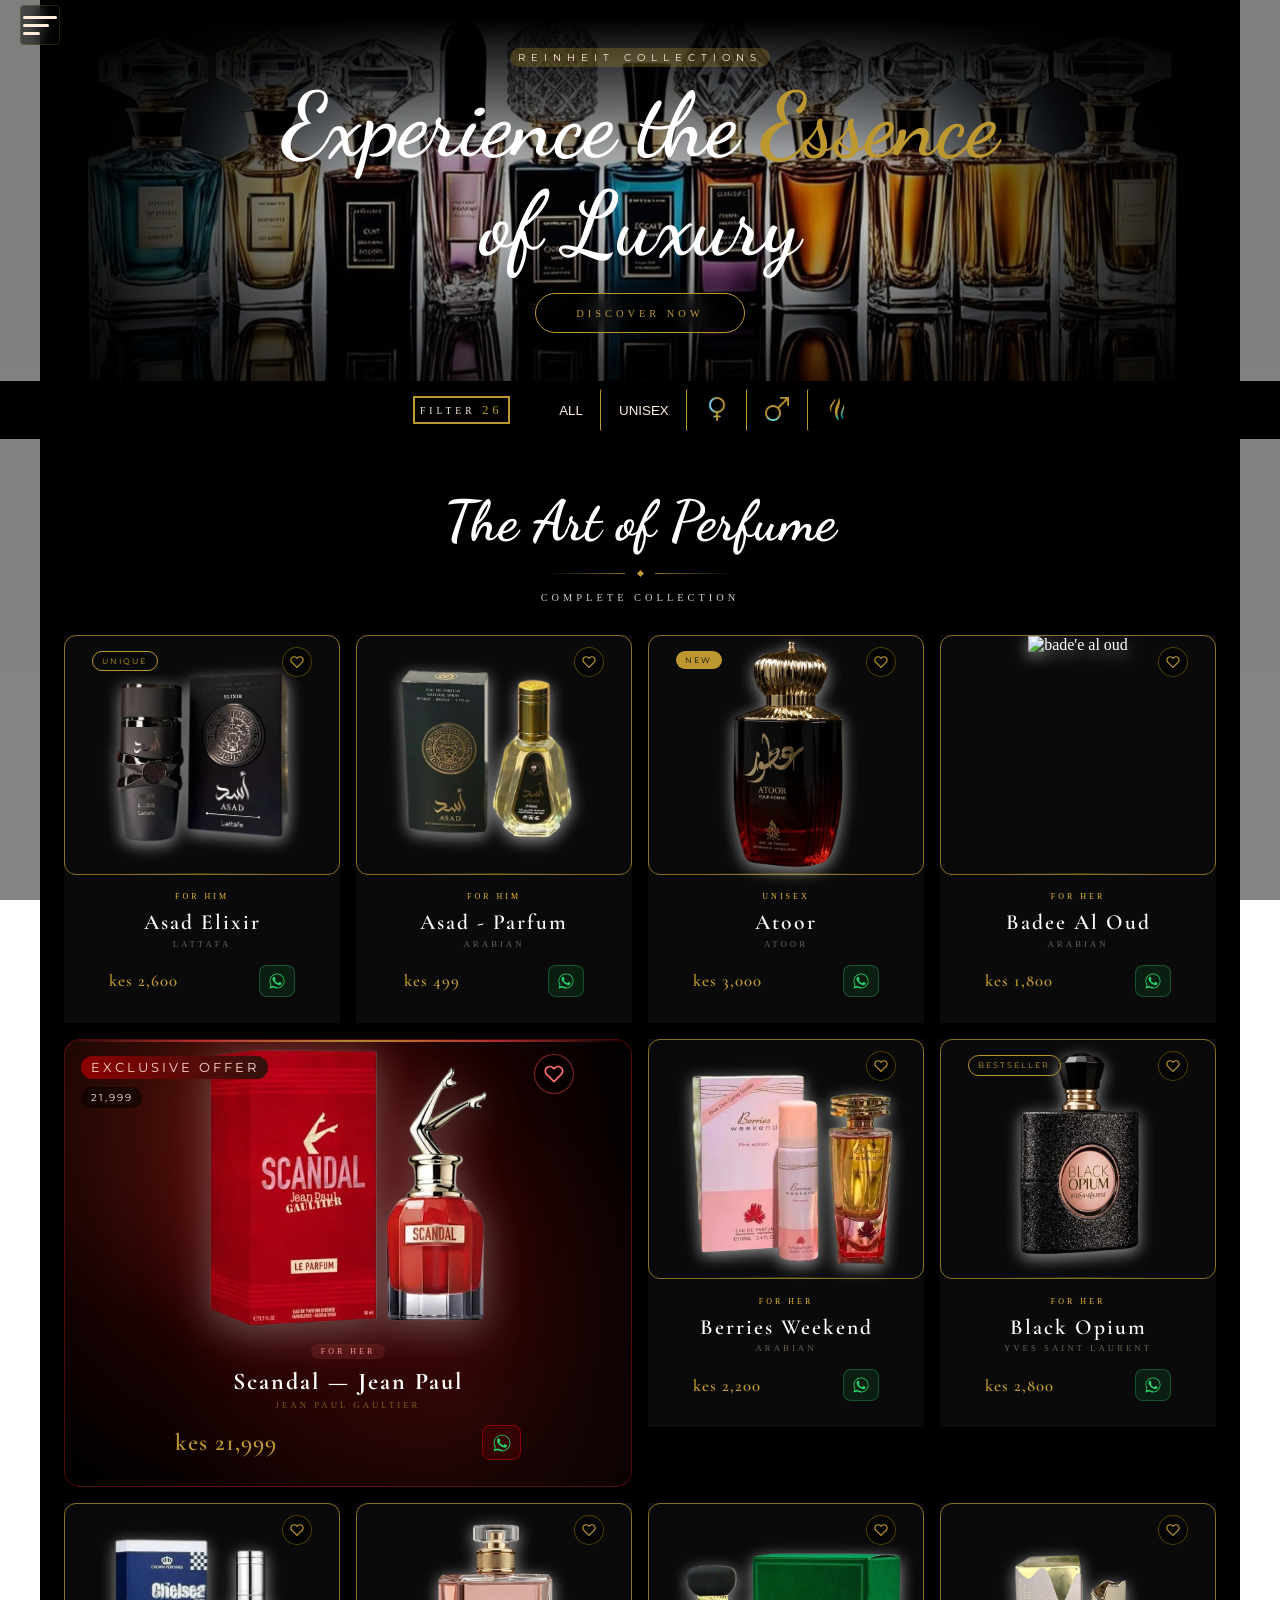
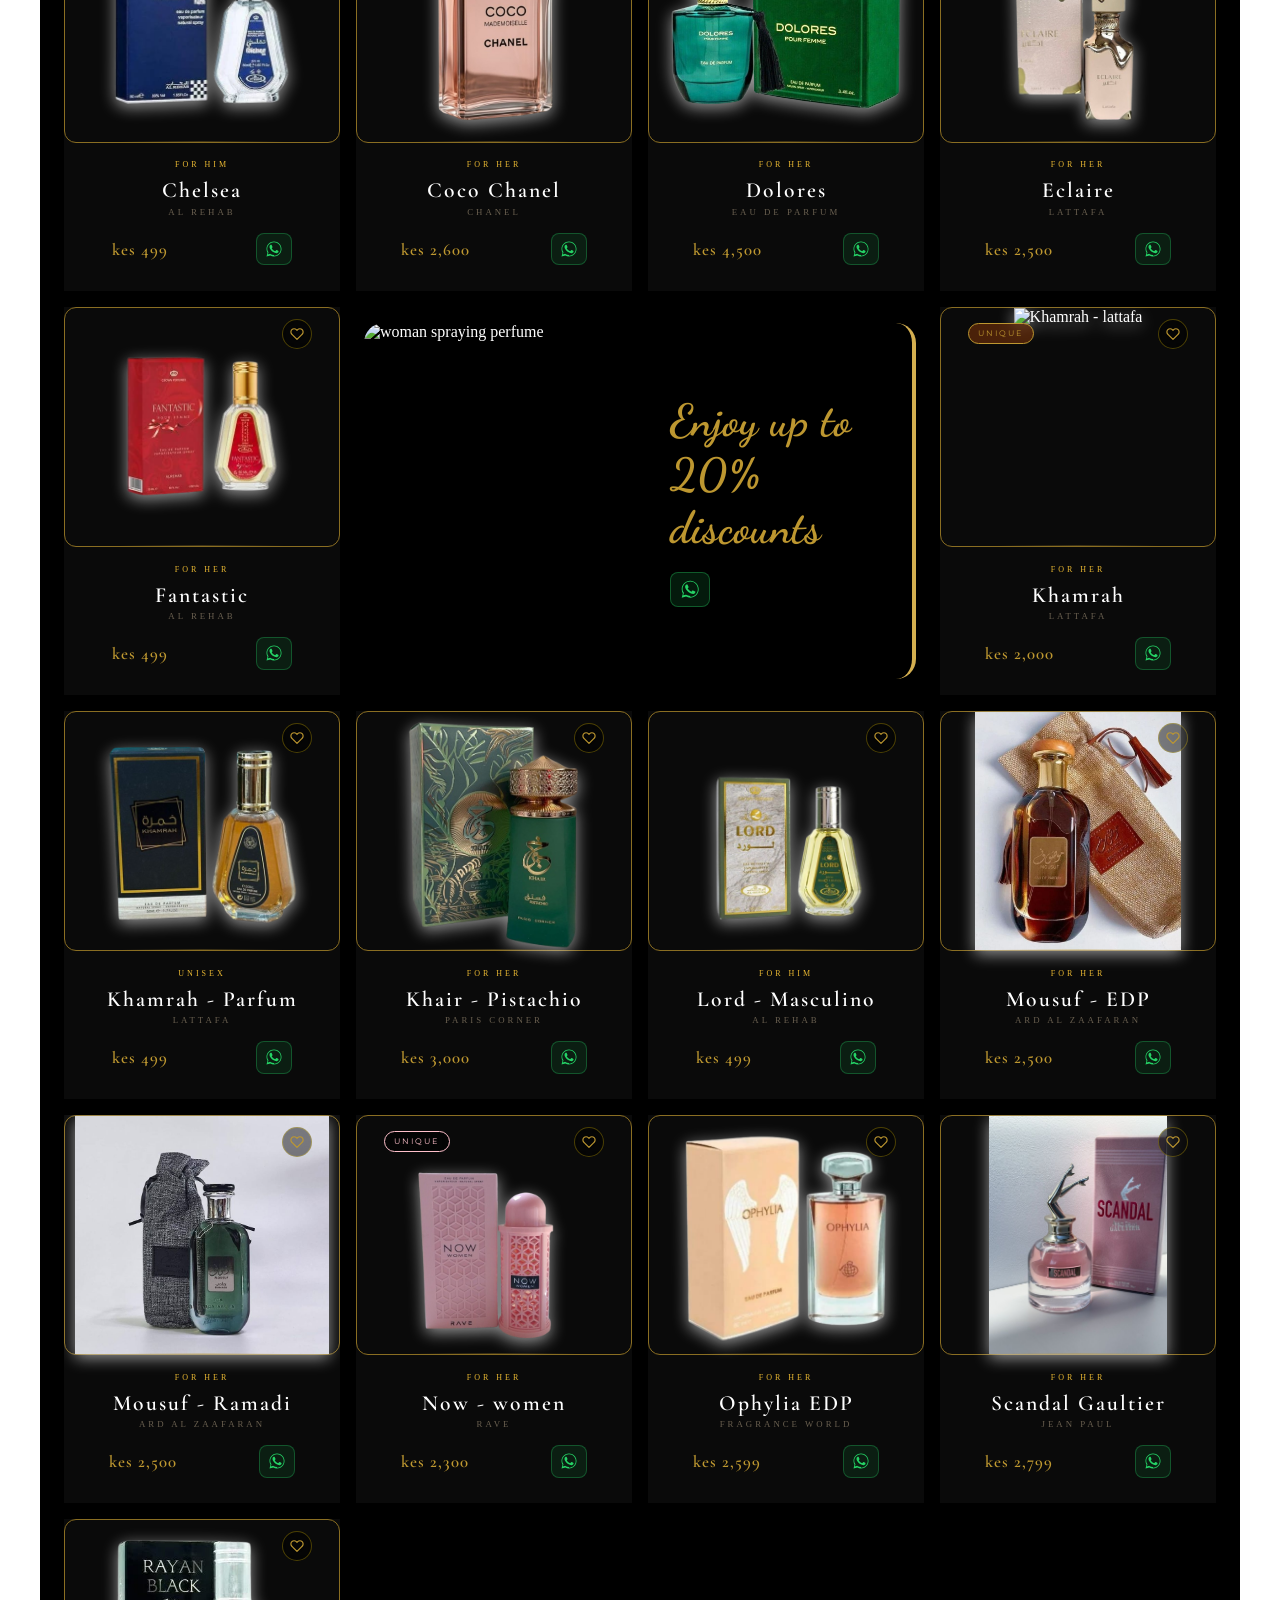
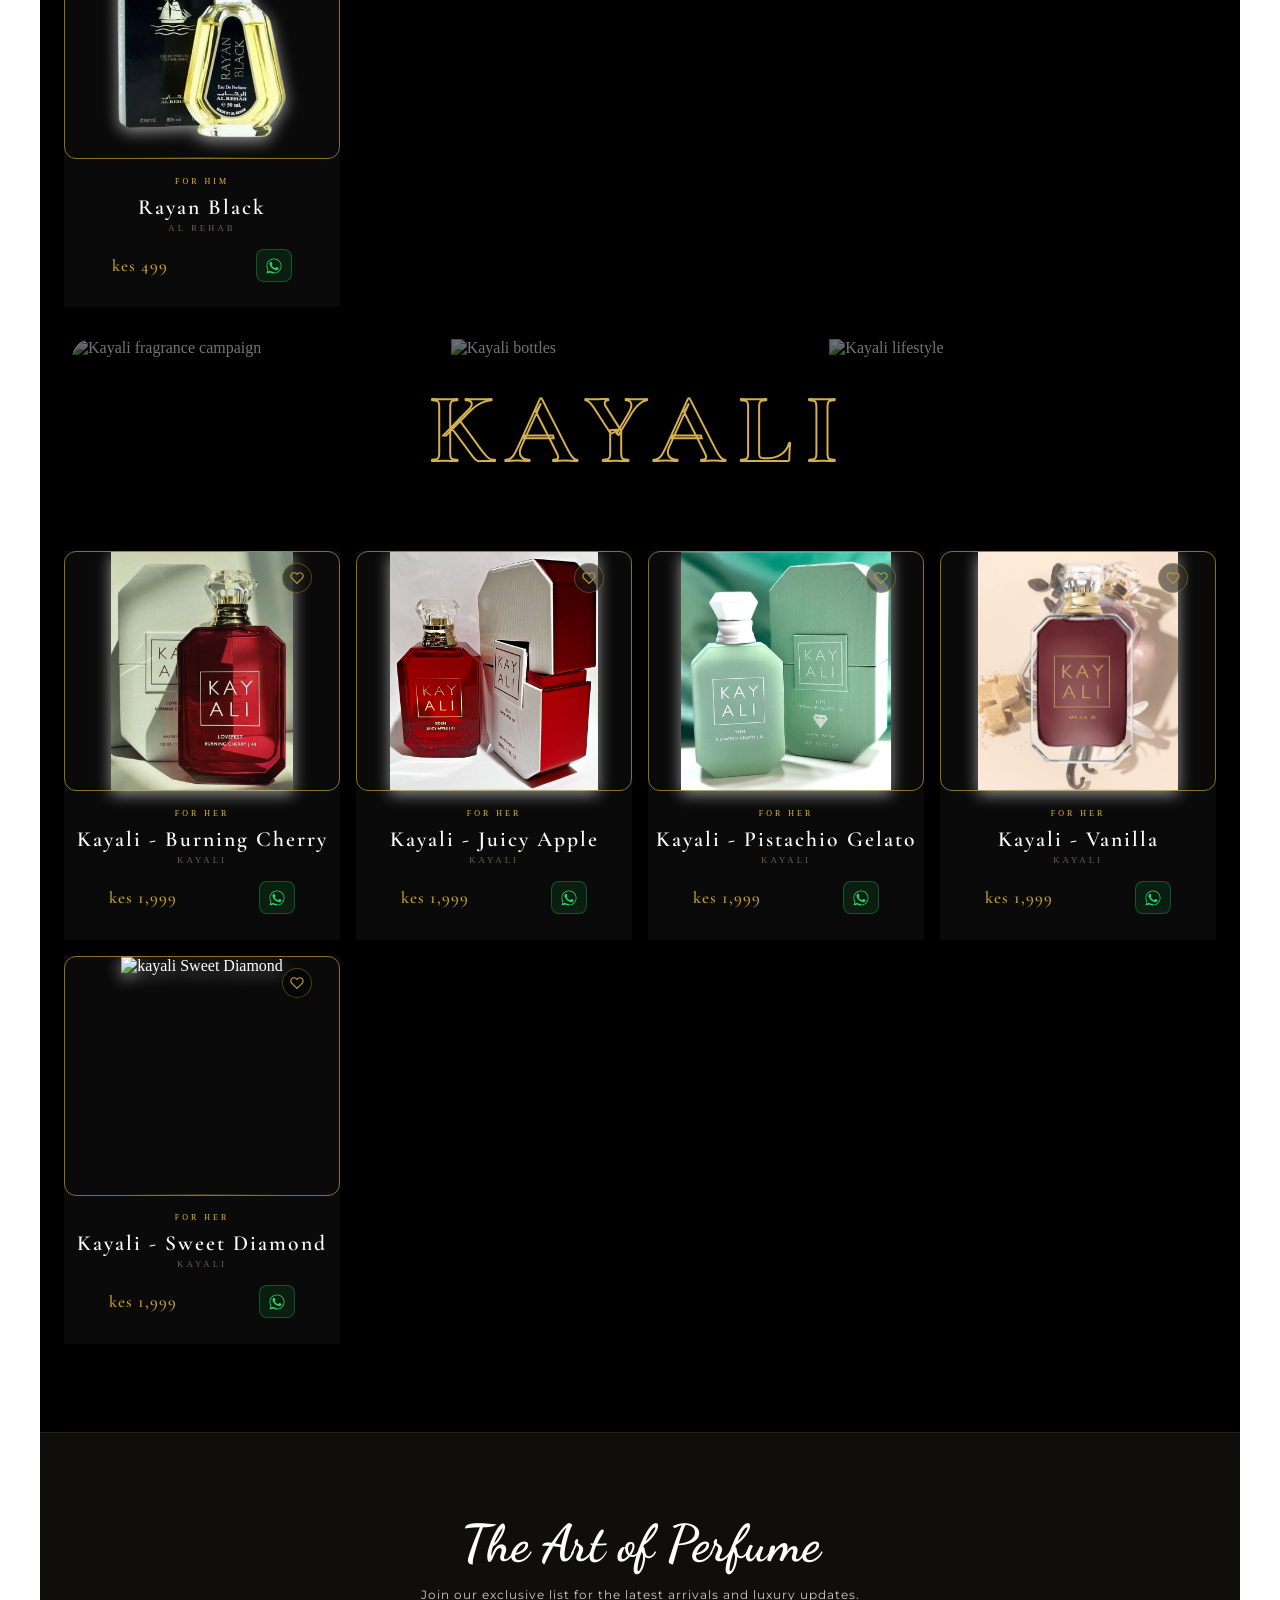
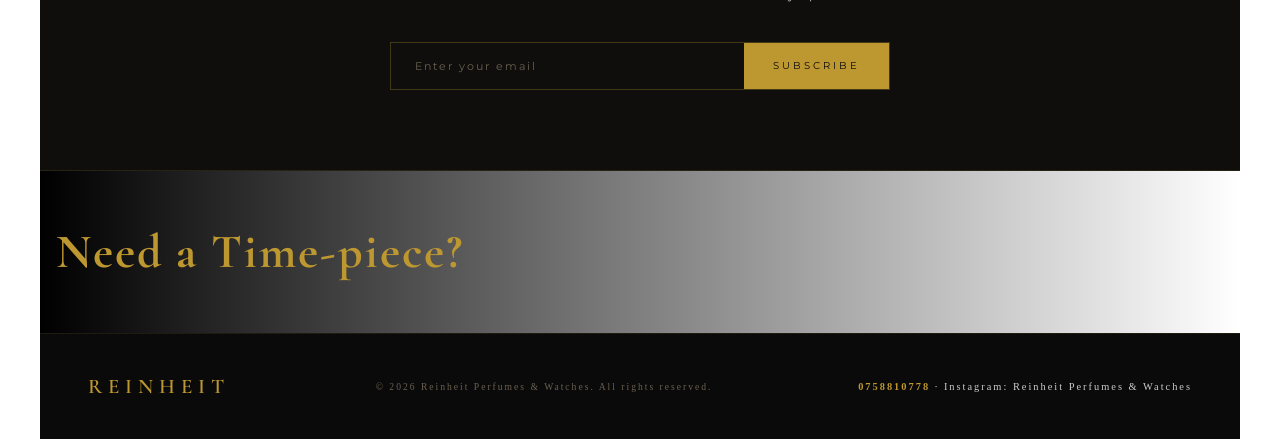
==== commit 326675da: "perfume shop update" ====
--- a/shop.html
+++ b/shop.html
@@ -68,6 +68,7 @@
     </div>
 </div>
 
+
 <!-- HERO -->
 <section class="hero" id="hero">
     <p class="hero-eyebrow">Reinheit Collections</p>
@@ -85,10 +86,11 @@
     <p class="filter-label">Filter <span id="count">0</span></p>
     <div class="filter-tags">
         <button class="filter-tag" data-filter="all">All</button>
-        <button class="filter-tag" data-filter="women"><img src="femenine.png" alt="femenine icon"></button>
-        <button class="filter-tag" data-filter="men"><img src="man.png" alt="male icon"></button>
-        <button class="filter-tag" data-filter="unisex"><img src="equality.png" alt="unisex icon"></button>
-        <button class="filter-tag" data-filter="oud"><img src="aroma.png" alt="oud icon"></button>
+        <button class="filter-tag" data-filter="unisex" style="border-left: 1px solid var(--gold);">UNISEX</button>
+        <button class="filter-tag" data-filter="women" style="border-left: 1px solid var(--gold);"><img src="femenine.png" alt="femenine icon"></button>
+        <button class="filter-tag" data-filter="men" style="border-left: 1px solid var(--gold);"><img src="man.png" alt="male icon"></button>
+        
+        <button class="filter-tag" data-filter="oud" style="border-left: 1px solid var(--gold);"><img src="aroma.png" alt="oud icon"></button>
     </div>
 </div>
 
@@ -131,6 +133,36 @@
             </div>
         </div>
 
+
+        <!-- asad-499 -->
+        <div class="perf-card reveal" data-category="men">
+            <button class="fav-btn" aria-label="Add to favourites"
+                data-name="Asad-499" data-brand="Arabian" data-price="kes 499" data-img="asad-499.png">
+                <svg viewBox="0 0 24 24" stroke-linecap="round" stroke-linejoin="round" stroke-width="2">
+                    <path d="M20.84 4.61a5.5 5.5 0 0 0-7.78 0L12 5.67l-1.06-1.06a5.5 5.5 0 0 0-7.78 7.78l1.06 1.06L12 21.23l7.78-7.78 1.06-1.06a5.5 5.5 0 0 0 0-7.78z"/>
+                </svg>
+            </button>
+            <div class="img-area">
+                <img src="asad-499.png" alt="ASAD Eau de Parfum">
+            </div>
+            <div class="info">
+                <span class="tag">For Him</span>
+                <p class="name">Asad - Parfum</p>
+                <p class="brand">Arabian</p>
+                <div class="card-bottom-row">
+                    <span class="perfume-price">kes 499</span>
+                    <button class="wa-btn" aria-label="Enquire via WhatsApp"
+                        onclick="openWhatsApp('ASAD Eau de Parfum', 'kes 499')">
+                        <svg viewBox="0 0 24 24" fill="none">
+                            <path d="M17.472 14.382c-.297-.149-1.758-.867-2.03-.967-.273-.099-.471-.148-.67.15-.197.297-.767.966-.94 1.164-.173.199-.347.223-.644.075-.297-.15-1.255-.463-2.39-1.475-.883-.788-1.48-1.761-1.653-2.059-.173-.297-.018-.458.13-.606.134-.133.298-.347.446-.52.149-.174.198-.298.298-.497.099-.198.05-.371-.025-.52-.075-.149-.669-1.612-.916-2.207-.242-.579-.487-.5-.669-.51-.173-.008-.371-.01-.57-.01-.198 0-.52.074-.792.372-.272.297-1.04 1.016-1.04 2.479 0 1.462 1.065 2.875 1.213 3.074.149.198 2.096 3.2 5.077 4.487.709.306 1.262.489 1.694.625.712.227 1.36.195 1.871.118.571-.085 1.758-.719 2.006-1.413.248-.694.248-1.289.173-1.413-.074-.124-.272-.198-.57-.347z" fill="#25D366"/>
+                            <path d="M12 2C6.48 2 2 6.48 2 12c0 1.85.5 3.58 1.37 5.07L2 22l5.1-1.33C8.52 21.55 10.22 22 12 22c5.52 0 10-4.48 10-10S17.52 2 12 2zm0 18c-1.77 0-3.41-.49-4.81-1.34l-.34-.2-3.03.79.81-2.96-.22-.35C3.49 14.74 3 13.43 3 12c0-4.97 4.03-9 9-9s9 4.03 9 9-4.03 9-9 9z" fill="#25D366"/>
+                        </svg>
+                    </button>
+                </div>
+            </div>
+        </div>
+
+
         <!-- atoor pour homme -->
         <div class="perf-card reveal atoor-pour-homme" data-category="unisex">
             <span class=" badge-new">New</span>
@@ -160,7 +192,8 @@
             </div>
         </div>
 
-        <!-- bade'e al oud -->
+
+        <!-- Badee Al Oud -->
         <div class="perf-card reveal" data-category="women">
             <button class="fav-btn" aria-label="Add to favourites"
                 data-name="Badee Al Oud" data-brand="Arabian" data-price="kes 1,800" data-img="https://i.pinimg.com/1200x/2e/b2/dd/2eb2dde1df2e578707d9bbc1f5d71a53.jpg">
@@ -188,62 +221,6 @@
             </div>
         </div>
 
-        <!-- black opium -->
-        <div class="perf-card reveal black-opium" data-category="women">
-            <span class=" badge-best">Bestseller</span>
-            <button class="fav-btn" aria-label="Add to favourites"
-                data-name="Black Opium" data-brand="Yves Saint Laurent" data-price="kes 2,800" data-img="perfume1.png">
-                <svg viewBox="0 0 24 24" stroke-linecap="round" stroke-linejoin="round" stroke-width="2">
-                    <path d="M20.84 4.61a5.5 5.5 0 0 0-7.78 0L12 5.67l-1.06-1.06a5.5 5.5 0 0 0-7.78 7.78l1.06 1.06L12 21.23l7.78-7.78 1.06-1.06a5.5 5.5 0 0 0 0-7.78z"/>
-                </svg>
-            </button>
-            <div class="img-area">
-                <img src="perfume1.png" alt="Black Opium">
-            </div>
-            <div class="info">
-                <span class="tag">For Her</span>
-                <p class="name">Black Opium</p>
-                <p class="brand">Yves Saint Laurent</p>
-                <div class="card-bottom-row">
-                    <span class="perfume-price">kes 2,800</span>
-                    <button class="wa-btn" aria-label="Enquire via WhatsApp"
-                        onclick="openWhatsApp('Black Opium', 'kes 2,800')">
-                        <svg viewBox="0 0 24 24" fill="none">
-                            <path d="M17.472 14.382c-.297-.149-1.758-.867-2.03-.967-.273-.099-.471-.148-.67.15-.197.297-.767.966-.94 1.164-.173.199-.347.223-.644.075-.297-.15-1.255-.463-2.39-1.475-.883-.788-1.48-1.761-1.653-2.059-.173-.297-.018-.458.13-.606.134-.133.298-.347.446-.52.149-.174.198-.298.298-.497.099-.198.05-.371-.025-.52-.075-.149-.669-1.612-.916-2.207-.242-.579-.487-.5-.669-.51-.173-.008-.371-.01-.57-.01-.198 0-.52.074-.792.372-.272.297-1.04 1.016-1.04 2.479 0 1.462 1.065 2.875 1.213 3.074.149.198 2.096 3.2 5.077 4.487.709.306 1.262.489 1.694.625.712.227 1.36.195 1.871.118.571-.085 1.758-.719 2.006-1.413.248-.694.248-1.289.173-1.413-.074-.124-.272-.198-.57-.347z" fill="#25D366"/>
-                            <path d="M12 2C6.48 2 2 6.48 2 12c0 1.85.5 3.58 1.37 5.07L2 22l5.1-1.33C8.52 21.55 10.22 22 12 22c5.52 0 10-4.48 10-10S17.52 2 12 2zm0 18c-1.77 0-3.41-.49-4.81-1.34l-.34-.2-3.03.79.81-2.96-.22-.35C3.49 14.74 3 13.43 3 12c0-4.97 4.03-9 9-9s9 4.03 9 9-4.03 9-9 9z" fill="#25D366"/>
-                        </svg>
-                    </button>
-                </div>
-            </div>
-        </div>
-
-        <!-- coco chanel -->
-        <div class="perf-card reveal" data-category="women">
-            <button class="fav-btn" aria-label="Add to favourites"
-                data-name="Coco Chanel" data-brand="Chanel" data-price="kes 2,600" data-img="perfume2.png">
-                <svg viewBox="0 0 24 24" stroke-linecap="round" stroke-linejoin="round" stroke-width="2">
-                    <path d="M20.84 4.61a5.5 5.5 0 0 0-7.78 0L12 5.67l-1.06-1.06a5.5 5.5 0 0 0-7.78 7.78l1.06 1.06L12 21.23l7.78-7.78 1.06-1.06a5.5 5.5 0 0 0 0-7.78z"/>
-                </svg>
-            </button>
-            <div class="img-area">
-                <img src="perfume2.png" alt="Coco Chanel">
-            </div>
-            <div class="info">
-                <span class="tag">For Her</span>
-                <p class="name">Coco Chanel</p>
-                <p class="brand">Chanel</p>
-                <div class="card-bottom-row">
-                    <span class="perfume-price">kes 2,600</span>
-                    <button class="wa-btn" aria-label="Enquire via WhatsApp"
-                        onclick="openWhatsApp('Coco Chanel', 'kes 2,600')">
-                        <svg viewBox="0 0 24 24" fill="none">
-                            <path d="M17.472 14.382c-.297-.149-1.758-.867-2.03-.967-.273-.099-.471-.148-.67.15-.197.297-.767.966-.94 1.164-.173.199-.347.223-.644.075-.297-.15-1.255-.463-2.39-1.475-.883-.788-1.48-1.761-1.653-2.059-.173-.297-.018-.458.13-.606.134-.133.298-.347.446-.52.149-.174.198-.298.298-.497.099-.198.05-.371-.025-.52-.075-.149-.669-1.612-.916-2.207-.242-.579-.487-.5-.669-.51-.173-.008-.371-.01-.57-.01-.198 0-.52.074-.792.372-.272.297-1.04 1.016-1.04 2.479 0 1.462 1.065 2.875 1.213 3.074.149.198 2.096 3.2 5.077 4.487.709.306 1.262.489 1.694.625.712.227 1.36.195 1.871.118.571-.085 1.758-.719 2.006-1.413.248-.694.248-1.289.173-1.413-.074-.124-.272-.198-.57-.347z" fill="#25D366"/>
-                            <path d="M12 2C6.48 2 2 6.48 2 12c0 1.85.5 3.58 1.37 5.07L2 22l5.1-1.33C8.52 21.55 10.22 22 12 22c5.52 0 10-4.48 10-10S17.52 2 12 2zm0 18c-1.77 0-3.41-.49-4.81-1.34l-.34-.2-3.03.79.81-2.96-.22-.35C3.49 14.74 3 13.43 3 12c0-4.97 4.03-9 9-9s9 4.03 9 9-4.03 9-9 9z" fill="#25D366"/>
-                        </svg>
-                    </button>
-                </div>
-            </div>
-        </div>
 
         <!-- SCANDAL 21K — UNIQUE HERO CARD -->
         <div class="reveal dolores" data-category="women">
@@ -279,6 +256,148 @@
             </div>
         </div>
 
+        <!-- Berries weekend-->
+        <div class="perf-card reveal" data-category="women">
+            <button class="fav-btn" aria-label="Add to favourites"
+                data-name="Berries Weekend" data-brand="Arabian" data-price="kes 2,200" data-img="berries.png">
+                <svg viewBox="0 0 24 24" stroke-linecap="round" stroke-linejoin="round" stroke-width="2">
+                    <path d="M20.84 4.61a5.5 5.5 0 0 0-7.78 0L12 5.67l-1.06-1.06a5.5 5.5 0 0 0-7.78 7.78l1.06 1.06L12 21.23l7.78-7.78 1.06-1.06a5.5 5.5 0 0 0 0-7.78z"/>
+                </svg>
+            </button>
+            <div class="img-area">
+                <img src="berries.png" alt="Berries weekend">
+            </div>
+            <div class="info">
+                <span class="tag">For Her</span>
+                <p class="name">Berries Weekend</p>
+                <p class="brand">Arabian</p>
+                <div class="card-bottom-row">
+                    <span class="perfume-price">kes 2,200</span>
+                    <button class="wa-btn" aria-label="Enquire via WhatsApp"
+                        onclick="openWhatsApp('Berries Weekend', 'kes 2,200')">
+                        <svg viewBox="0 0 24 24" fill="none">
+                            <path d="M17.472 14.382c-.297-.149-1.758-.867-2.03-.967-.273-.099-.471-.148-.67.15-.197.297-.767.966-.94 1.164-.173.199-.347.223-.644.075-.297-.15-1.255-.463-2.39-1.475-.883-.788-1.48-1.761-1.653-2.059-.173-.297-.018-.458.13-.606.134-.133.298-.347.446-.52.149-.174.198-.298.298-.497.099-.198.05-.371-.025-.52-.075-.149-.669-1.612-.916-2.207-.242-.579-.487-.5-.669-.51-.173-.008-.371-.01-.57-.01-.198 0-.52.074-.792.372-.272.297-1.04 1.016-1.04 2.479 0 1.462 1.065 2.875 1.213 3.074.149.198 2.096 3.2 5.077 4.487.709.306 1.262.489 1.694.625.712.227 1.36.195 1.871.118.571-.085 1.758-.719 2.006-1.413.248-.694.248-1.289.173-1.413-.074-.124-.272-.198-.57-.347z" fill="#25D366"/>
+                            <path d="M12 2C6.48 2 2 6.48 2 12c0 1.85.5 3.58 1.37 5.07L2 22l5.1-1.33C8.52 21.55 10.22 22 12 22c5.52 0 10-4.48 10-10S17.52 2 12 2zm0 18c-1.77 0-3.41-.49-4.81-1.34l-.34-.2-3.03.79.81-2.96-.22-.35C3.49 14.74 3 13.43 3 12c0-4.97 4.03-9 9-9s9 4.03 9 9-4.03 9-9 9z" fill="#25D366"/>
+                        </svg>
+                    </button>
+                </div>
+            </div>
+        </div>
+
+
+        <!-- black opium -->
+        <div class="perf-card reveal black-opium" data-category="women">
+            <span class=" badge-best">Bestseller</span>
+            <button class="fav-btn" aria-label="Add to favourites"
+                data-name="Black Opium" data-brand="Yves Saint Laurent" data-price="kes 2,800" data-img="perfume1.png">
+                <svg viewBox="0 0 24 24" stroke-linecap="round" stroke-linejoin="round" stroke-width="2">
+                    <path d="M20.84 4.61a5.5 5.5 0 0 0-7.78 0L12 5.67l-1.06-1.06a5.5 5.5 0 0 0-7.78 7.78l1.06 1.06L12 21.23l7.78-7.78 1.06-1.06a5.5 5.5 0 0 0 0-7.78z"/>
+                </svg>
+            </button>
+            <div class="img-area">
+                <img src="perfume1.png" alt="Black Opium">
+            </div>
+            <div class="info">
+                <span class="tag">For Her</span>
+                <p class="name">Black Opium</p>
+                <p class="brand">Yves Saint Laurent</p>
+                <div class="card-bottom-row">
+                    <span class="perfume-price">kes 2,800</span>
+                    <button class="wa-btn" aria-label="Enquire via WhatsApp"
+                        onclick="openWhatsApp('Black Opium', 'kes 2,800')">
+                        <svg viewBox="0 0 24 24" fill="none">
+                            <path d="M17.472 14.382c-.297-.149-1.758-.867-2.03-.967-.273-.099-.471-.148-.67.15-.197.297-.767.966-.94 1.164-.173.199-.347.223-.644.075-.297-.15-1.255-.463-2.39-1.475-.883-.788-1.48-1.761-1.653-2.059-.173-.297-.018-.458.13-.606.134-.133.298-.347.446-.52.149-.174.198-.298.298-.497.099-.198.05-.371-.025-.52-.075-.149-.669-1.612-.916-2.207-.242-.579-.487-.5-.669-.51-.173-.008-.371-.01-.57-.01-.198 0-.52.074-.792.372-.272.297-1.04 1.016-1.04 2.479 0 1.462 1.065 2.875 1.213 3.074.149.198 2.096 3.2 5.077 4.487.709.306 1.262.489 1.694.625.712.227 1.36.195 1.871.118.571-.085 1.758-.719 2.006-1.413.248-.694.248-1.289.173-1.413-.074-.124-.272-.198-.57-.347z" fill="#25D366"/>
+                            <path d="M12 2C6.48 2 2 6.48 2 12c0 1.85.5 3.58 1.37 5.07L2 22l5.1-1.33C8.52 21.55 10.22 22 12 22c5.52 0 10-4.48 10-10S17.52 2 12 2zm0 18c-1.77 0-3.41-.49-4.81-1.34l-.34-.2-3.03.79.81-2.96-.22-.35C3.49 14.74 3 13.43 3 12c0-4.97 4.03-9 9-9s9 4.03 9 9-4.03 9-9 9z" fill="#25D366"/>
+                        </svg>
+                    </button>
+                </div>
+            </div>
+        </div>
+
+        <!-- Chelsea-499 -->
+        <div class="perf-card reveal" data-category="men">
+            <button class="fav-btn" aria-label="Add to favourites"
+                data-name="Chelsea" data-brand="Al Rehab" data-price="kes 499" data-img="chelsea-499.png">
+                <svg viewBox="0 0 24 24" stroke-linecap="round" stroke-linejoin="round" stroke-width="2">
+                    <path d="M20.84 4.61a5.5 5.5 0 0 0-7.78 0L12 5.67l-1.06-1.06a5.5 5.5 0 0 0-7.78 7.78l1.06 1.06L12 21.23l7.78-7.78 1.06-1.06a5.5 5.5 0 0 0 0-7.78z"/>
+                </svg>
+            </button>
+            <div class="img-area">
+                <img src="chelsea-499.png" alt="Chelsea - Al Rehab">
+            </div>
+            <div class="info">
+                <span class="tag">For Him</span>
+                <p class="name">Chelsea</p>
+                <p class="brand">Al Rehab</p>
+                <div class="card-bottom-row">
+                    <span class="perfume-price">kes 499</span>
+                    <button class="wa-btn" aria-label="Enquire via WhatsApp"
+                        onclick="openWhatsApp('Chelsea', 'kes 499')">
+                        <svg viewBox="0 0 24 24" fill="none">
+                            <path d="M17.472 14.382c-.297-.149-1.758-.867-2.03-.967-.273-.099-.471-.148-.67.15-.197.297-.767.966-.94 1.164-.173.199-.347.223-.644.075-.297-.15-1.255-.463-2.39-1.475-.883-.788-1.48-1.761-1.653-2.059-.173-.297-.018-.458.13-.606.134-.133.298-.347.446-.52.149-.174.198-.298.298-.497.099-.198.05-.371-.025-.52-.075-.149-.669-1.612-.916-2.207-.242-.579-.487-.5-.669-.51-.173-.008-.371-.01-.57-.01-.198 0-.52.074-.792.372-.272.297-1.04 1.016-1.04 2.479 0 1.462 1.065 2.875 1.213 3.074.149.198 2.096 3.2 5.077 4.487.709.306 1.262.489 1.694.625.712.227 1.36.195 1.871.118.571-.085 1.758-.719 2.006-1.413.248-.694.248-1.289.173-1.413-.074-.124-.272-.198-.57-.347z" fill="#25D366"/>
+                            <path d="M12 2C6.48 2 2 6.48 2 12c0 1.85.5 3.58 1.37 5.07L2 22l5.1-1.33C8.52 21.55 10.22 22 12 22c5.52 0 10-4.48 10-10S17.52 2 12 2zm0 18c-1.77 0-3.41-.49-4.81-1.34l-.34-.2-3.03.79.81-2.96-.22-.35C3.49 14.74 3 13.43 3 12c0-4.97 4.03-9 9-9s9 4.03 9 9-4.03 9-9 9z" fill="#25D366"/>
+                        </svg>
+                    </button>
+                </div>
+            </div>
+        </div>
+
+        <!-- coco chanel -->
+        <div class="perf-card reveal" data-category="women">
+            <button class="fav-btn" aria-label="Add to favourites"
+                data-name="Coco Chanel" data-brand="Chanel" data-price="kes 2,600" data-img="perfume2.png">
+                <svg viewBox="0 0 24 24" stroke-linecap="round" stroke-linejoin="round" stroke-width="2">
+                    <path d="M20.84 4.61a5.5 5.5 0 0 0-7.78 0L12 5.67l-1.06-1.06a5.5 5.5 0 0 0-7.78 7.78l1.06 1.06L12 21.23l7.78-7.78 1.06-1.06a5.5 5.5 0 0 0 0-7.78z"/>
+                </svg>
+            </button>
+            <div class="img-area">
+                <img src="perfume2.png" alt="Coco Chanel">
+            </div>
+            <div class="info">
+                <span class="tag">For Her</span>
+                <p class="name">Coco Chanel</p>
+                <p class="brand">Chanel</p>
+                <div class="card-bottom-row">
+                    <span class="perfume-price">kes 2,600</span>
+                    <button class="wa-btn" aria-label="Enquire via WhatsApp"
+                        onclick="openWhatsApp('Coco Chanel', 'kes 2,600')">
+                        <svg viewBox="0 0 24 24" fill="none">
+                            <path d="M17.472 14.382c-.297-.149-1.758-.867-2.03-.967-.273-.099-.471-.148-.67.15-.197.297-.767.966-.94 1.164-.173.199-.347.223-.644.075-.297-.15-1.255-.463-2.39-1.475-.883-.788-1.48-1.761-1.653-2.059-.173-.297-.018-.458.13-.606.134-.133.298-.347.446-.52.149-.174.198-.298.298-.497.099-.198.05-.371-.025-.52-.075-.149-.669-1.612-.916-2.207-.242-.579-.487-.5-.669-.51-.173-.008-.371-.01-.57-.01-.198 0-.52.074-.792.372-.272.297-1.04 1.016-1.04 2.479 0 1.462 1.065 2.875 1.213 3.074.149.198 2.096 3.2 5.077 4.487.709.306 1.262.489 1.694.625.712.227 1.36.195 1.871.118.571-.085 1.758-.719 2.006-1.413.248-.694.248-1.289.173-1.413-.074-.124-.272-.198-.57-.347z" fill="#25D366"/>
+                            <path d="M12 2C6.48 2 2 6.48 2 12c0 1.85.5 3.58 1.37 5.07L2 22l5.1-1.33C8.52 21.55 10.22 22 12 22c5.52 0 10-4.48 10-10S17.52 2 12 2zm0 18c-1.77 0-3.41-.49-4.81-1.34l-.34-.2-3.03.79.81-2.96-.22-.35C3.49 14.74 3 13.43 3 12c0-4.97 4.03-9 9-9s9 4.03 9 9-4.03 9-9 9z" fill="#25D366"/>
+                        </svg>
+                    </button>
+                </div>
+            </div>
+        </div>
+
+        <!-- dolores pour femme -->
+        <div class="perf-card reveal" data-category="women">
+            <button class="fav-btn" aria-label="Add to favourites"
+                data-name="Dolores" data-brand="EAU DE PARFUM" data-price="kes 4,500" data-img="dolores-pour-femme.png">
+                <svg viewBox="0 0 24 24" stroke-linecap="round" stroke-linejoin="round" stroke-width="2">
+                    <path d="M20.84 4.61a5.5 5.5 0 0 0-7.78 0L12 5.67l-1.06-1.06a5.5 5.5 0 0 0-7.78 7.78l1.06 1.06L12 21.23l7.78-7.78 1.06-1.06a5.5 5.5 0 0 0 0-7.78z"/>
+                </svg>
+            </button>
+            <div class="img-area">
+                <img src="dolores-pour-femme.png" alt="Dolores Pour Femme">
+            </div>
+            <div class="info">
+                <span class="tag">For Her</span>
+                <p class="name">Dolores</p>
+                <p class="brand">EAU DE PARFUM</p>
+                <div class="card-bottom-row">
+                    <span class="perfume-price">kes 4,500</span>
+                    <button class="wa-btn" aria-label="Enquire via WhatsApp"
+                        onclick="openWhatsApp('Dolores Pour Femme', 'kes 4,500')">
+                        <svg viewBox="0 0 24 24" fill="none">
+                            <path d="M17.472 14.382c-.297-.149-1.758-.867-2.03-.967-.273-.099-.471-.148-.67.15-.197.297-.767.966-.94 1.164-.173.199-.347.223-.644.075-.297-.15-1.255-.463-2.39-1.475-.883-.788-1.48-1.761-1.653-2.059-.173-.297-.018-.458.13-.606.134-.133.298-.347.446-.52.149-.174.198-.298.298-.497.099-.198.05-.371-.025-.52-.075-.149-.669-1.612-.916-2.207-.242-.579-.487-.5-.669-.51-.173-.008-.371-.01-.57-.01-.198 0-.52.074-.792.372-.272.297-1.04 1.016-1.04 2.479 0 1.462 1.065 2.875 1.213 3.074.149.198 2.096 3.2 5.077 4.487.709.306 1.262.489 1.694.625.712.227 1.36.195 1.871.118.571-.085 1.758-.719 2.006-1.413.248-.694.248-1.289.173-1.413-.074-.124-.272-.198-.57-.347z" fill="#25D366"/>
+                            <path d="M12 2C6.48 2 2 6.48 2 12c0 1.85.5 3.58 1.37 5.07L2 22l5.1-1.33C8.52 21.55 10.22 22 12 22c5.52 0 10-4.48 10-10S17.52 2 12 2zm0 18c-1.77 0-3.41-.49-4.81-1.34l-.34-.2-3.03.79.81-2.96-.22-.35C3.49 14.74 3 13.43 3 12c0-4.97 4.03-9 9-9s9 4.03 9 9-4.03 9-9 9z" fill="#25D366"/>
+                        </svg>
+                    </button>
+                </div>
+            </div>
+        </div>        
+
         <!-- eclaire lattafa -->
         <div class="perf-card reveal" data-category="women">
             <button class="fav-btn" aria-label="Add to favourites"
@@ -307,6 +426,110 @@
             </div>
         </div>
 
+        <!-- Fantastic Al Rehab -->
+        <div class="perf-card reveal" data-category="women">
+            <button class="fav-btn" aria-label="Add to favourites"
+                data-name="Fantastic" data-brand="Al Rehab" data-price="kes 499" data-img="fantastic-499.png">
+                <svg viewBox="0 0 24 24" stroke-linecap="round" stroke-linejoin="round" stroke-width="2">
+                    <path d="M20.84 4.61a5.5 5.5 0 0 0-7.78 0L12 5.67l-1.06-1.06a5.5 5.5 0 0 0-7.78 7.78l1.06 1.06L12 21.23l7.78-7.78 1.06-1.06a5.5 5.5 0 0 0 0-7.78z"/>
+                </svg>
+            </button>
+            <div class="img-area">
+                <img src="fantastic-499.png" alt="fantastic-499">
+            </div>
+            <div class="info">
+                <span class="tag">For Her</span>
+                <p class="name">Fantastic</p>
+                <p class="brand">Al Rehab</p>
+                <div class="card-bottom-row">
+                    <span class="perfume-price">kes 499</span>
+                    <button class="wa-btn" aria-label="Enquire via WhatsApp"
+                        onclick="openWhatsApp('Fantastic', 'kes 499')">
+                        <svg viewBox="0 0 24 24" fill="none">
+                            <path d="M17.472 14.382c-.297-.149-1.758-.867-2.03-.967-.273-.099-.471-.148-.67.15-.197.297-.767.966-.94 1.164-.173.199-.347.223-.644.075-.297-.15-1.255-.463-2.39-1.475-.883-.788-1.48-1.761-1.653-2.059-.173-.297-.018-.458.13-.606.134-.133.298-.347.446-.52.149-.174.198-.298.298-.497.099-.198.05-.371-.025-.52-.075-.149-.669-1.612-.916-2.207-.242-.579-.487-.5-.669-.51-.173-.008-.371-.01-.57-.01-.198 0-.52.074-.792.372-.272.297-1.04 1.016-1.04 2.479 0 1.462 1.065 2.875 1.213 3.074.149.198 2.096 3.2 5.077 4.487.709.306 1.262.489 1.694.625.712.227 1.36.195 1.871.118.571-.085 1.758-.719 2.006-1.413.248-.694.248-1.289.173-1.413-.074-.124-.272-.198-.57-.347z" fill="#25D366"/>
+                            <path d="M12 2C6.48 2 2 6.48 2 12c0 1.85.5 3.58 1.37 5.07L2 22l5.1-1.33C8.52 21.55 10.22 22 12 22c5.52 0 10-4.48 10-10S17.52 2 12 2zm0 18c-1.77 0-3.41-.49-4.81-1.34l-.34-.2-3.03.79.81-2.96-.22-.35C3.49 14.74 3 13.43 3 12c0-4.97 4.03-9 9-9s9 4.03 9 9-4.03 9-9 9z" fill="#25D366"/>
+                        </svg>
+                    </button>
+                </div>
+            </div>
+        </div>
+
+
+
+        <!-- MID ADVERT -->
+        <div class="reveal mid-advert">
+            <div class="img-area">
+                <img src="https://i.pinimg.com/736x/99/79/7c/99797c08d55972012cd2975ecba4a411.jpg" alt="woman spraying perfume">
+            </div>
+            <div class="info">
+                <h2>Enjoy up to 20% discounts</h2>
+                <button class="wa-btn" aria-label="Enquire via WhatsApp"
+                        onclick="openWhatsApp('The 20% discount offer')">
+                        <svg viewBox="0 0 24 24" fill="none">
+                            <path d="M17.472 14.382c-.297-.149-1.758-.867-2.03-.967-.273-.099-.471-.148-.67.15-.197.297-.767.966-.94 1.164-.173.199-.347.223-.644.075-.297-.15-1.255-.463-2.39-1.475-.883-.788-1.48-1.761-1.653-2.059-.173-.297-.018-.458.13-.606.134-.133.298-.347.446-.52.149-.174.198-.298.298-.497.099-.198.05-.371-.025-.52-.075-.149-.669-1.612-.916-2.207-.242-.579-.487-.5-.669-.51-.173-.008-.371-.01-.57-.01-.198 0-.52.074-.792.372-.272.297-1.04 1.016-1.04 2.479 0 1.462 1.065 2.875 1.213 3.074.149.198 2.096 3.2 5.077 4.487.709.306 1.262.489 1.694.625.712.227 1.36.195 1.871.118.571-.085 1.758-.719 2.006-1.413.248-.694.248-1.289.173-1.413-.074-.124-.272-.198-.57-.347z" fill="#25D366"/>
+                            <path d="M12 2C6.48 2 2 6.48 2 12c0 1.85.5 3.58 1.37 5.07L2 22l5.1-1.33C8.52 21.55 10.22 22 12 22c5.52 0 10-4.48 10-10S17.52 2 12 2zm0 18c-1.77 0-3.41-.49-4.81-1.34l-.34-.2-3.03.79.81-2.96-.22-.35C3.49 14.74 3 13.43 3 12c0-4.97 4.03-9 9-9s9 4.03 9 9-4.03 9-9 9z" fill="#25D366"/>
+                        </svg>
+                    </button>
+            </div>
+        </div>
+
+        <!-- Khamrah -->
+        <div class="perf-card reveal" data-category="unisex">
+            <span class=" badge-best" style="background: rgba(104, 44, 10, 0.692);">Unique</span>
+            <button class="fav-btn" aria-label="Add to favourites"
+                data-name="Khamrah" data-brand="LATTAFA" data-price="kes 2,000" data-img="https://i.pinimg.com/1200x/9c/91/c2/9c91c2d776decadb62c7cb0c2c48b8d0.jpg">
+                <svg viewBox="0 0 24 24" stroke-linecap="round" stroke-linejoin="round" stroke-width="2">
+                    <path d="M20.84 4.61a5.5 5.5 0 0 0-7.78 0L12 5.67l-1.06-1.06a5.5 5.5 0 0 0-7.78 7.78l1.06 1.06L12 21.23l7.78-7.78 1.06-1.06a5.5 5.5 0 0 0 0-7.78z"/>
+                </svg>
+            </button>
+            <div class="img-area">
+                <img src="https://i.pinimg.com/1200x/9c/91/c2/9c91c2d776decadb62c7cb0c2c48b8d0.jpg" alt="Khamrah - lattafa">
+            </div>
+            <div class="info">
+                <span class="tag">For Her</span>
+                <p class="name">Khamrah</p>
+                <p class="brand">LATTAFA</p>
+                <div class="card-bottom-row">
+                    <span class="perfume-price">kes 2,000</span>
+                    <button class="wa-btn" aria-label="Enquire via WhatsApp"
+                        onclick="openWhatsApp('Khamrah - Lattafa', 'kes 2,000')">
+                        <svg viewBox="0 0 24 24" fill="none">
+                            <path d="M17.472 14.382c-.297-.149-1.758-.867-2.03-.967-.273-.099-.471-.148-.67.15-.197.297-.767.966-.94 1.164-.173.199-.347.223-.644.075-.297-.15-1.255-.463-2.39-1.475-.883-.788-1.48-1.761-1.653-2.059-.173-.297-.018-.458.13-.606.134-.133.298-.347.446-.52.149-.174.198-.298.298-.497.099-.198.05-.371-.025-.52-.075-.149-.669-1.612-.916-2.207-.242-.579-.487-.5-.669-.51-.173-.008-.371-.01-.57-.01-.198 0-.52.074-.792.372-.272.297-1.04 1.016-1.04 2.479 0 1.462 1.065 2.875 1.213 3.074.149.198 2.096 3.2 5.077 4.487.709.306 1.262.489 1.694.625.712.227 1.36.195 1.871.118.571-.085 1.758-.719 2.006-1.413.248-.694.248-1.289.173-1.413-.074-.124-.272-.198-.57-.347z" fill="#25D366"/>
+                            <path d="M12 2C6.48 2 2 6.48 2 12c0 1.85.5 3.58 1.37 5.07L2 22l5.1-1.33C8.52 21.55 10.22 22 12 22c5.52 0 10-4.48 10-10S17.52 2 12 2zm0 18c-1.77 0-3.41-.49-4.81-1.34l-.34-.2-3.03.79.81-2.96-.22-.35C3.49 14.74 3 13.43 3 12c0-4.97 4.03-9 9-9s9 4.03 9 9-4.03 9-9 9z" fill="#25D366"/>
+                        </svg>
+                    </button>
+                </div>
+            </div>
+        </div>
+
+        <!-- Khamrah-499 -->
+        <div class="perf-card reveal" data-category="unisex">
+            <button class="fav-btn" aria-label="Add to favourites"
+                data-name="Khamrah" data-brand="LATTAFA" data-price="kes 499" data-img="khamrah-499.png">
+                <svg viewBox="0 0 24 24" stroke-linecap="round" stroke-linejoin="round" stroke-width="2">
+                    <path d="M20.84 4.61a5.5 5.5 0 0 0-7.78 0L12 5.67l-1.06-1.06a5.5 5.5 0 0 0-7.78 7.78l1.06 1.06L12 21.23l7.78-7.78 1.06-1.06a5.5 5.5 0 0 0 0-7.78z"/>
+                </svg>
+            </button>
+            <div class="img-area">
+                <img src="khamrah-499.png" alt="Khamrah - 499">
+            </div>
+            <div class="info">
+                <span class="tag">Unisex</span>
+                <p class="name">Khamrah - Parfum</p>
+                <p class="brand">LATTAFA</p>
+                <div class="card-bottom-row">
+                    <span class="perfume-price">kes 499</span>
+                    <button class="wa-btn" aria-label="Enquire via WhatsApp"
+                        onclick="openWhatsApp('Khamrah - Parfum', 'kes 499')">
+                        <svg viewBox="0 0 24 24" fill="none">
+                            <path d="M17.472 14.382c-.297-.149-1.758-.867-2.03-.967-.273-.099-.471-.148-.67.15-.197.297-.767.966-.94 1.164-.173.199-.347.223-.644.075-.297-.15-1.255-.463-2.39-1.475-.883-.788-1.48-1.761-1.653-2.059-.173-.297-.018-.458.13-.606.134-.133.298-.347.446-.52.149-.174.198-.298.298-.497.099-.198.05-.371-.025-.52-.075-.149-.669-1.612-.916-2.207-.242-.579-.487-.5-.669-.51-.173-.008-.371-.01-.57-.01-.198 0-.52.074-.792.372-.272.297-1.04 1.016-1.04 2.479 0 1.462 1.065 2.875 1.213 3.074.149.198 2.096 3.2 5.077 4.487.709.306 1.262.489 1.694.625.712.227 1.36.195 1.871.118.571-.085 1.758-.719 2.006-1.413.248-.694.248-1.289.173-1.413-.074-.124-.272-.198-.57-.347z" fill="#25D366"/>
+                            <path d="M12 2C6.48 2 2 6.48 2 12c0 1.85.5 3.58 1.37 5.07L2 22l5.1-1.33C8.52 21.55 10.22 22 12 22c5.52 0 10-4.48 10-10S17.52 2 12 2zm0 18c-1.77 0-3.41-.49-4.81-1.34l-.34-.2-3.03.79.81-2.96-.22-.35C3.49 14.74 3 13.43 3 12c0-4.97 4.03-9 9-9s9 4.03 9 9-4.03 9-9 9z" fill="#25D366"/>
+                        </svg>
+                    </button>
+                </div>
+            </div>
+        </div>      
+
         <!-- Khair-Pistachio -->
         <div class="perf-card reveal" data-category="women">
             <button class="fav-btn" aria-label="Add to favourites"
@@ -333,79 +556,40 @@
                     </button>
                 </div>
             </div>
-        </div>
-
-        <!-- dolores pour femme -->
-        <div class="perf-card reveal" data-category="women">
-            <button class="fav-btn" aria-label="Add to favourites"
-                data-name="Dolores" data-brand="EAU DE PARFUM" data-price="kes 4,500" data-img="dolores-pour-femme.png">
-                <svg viewBox="0 0 24 24" stroke-linecap="round" stroke-linejoin="round" stroke-width="2">
-                    <path d="M20.84 4.61a5.5 5.5 0 0 0-7.78 0L12 5.67l-1.06-1.06a5.5 5.5 0 0 0-7.78 7.78l1.06 1.06L12 21.23l7.78-7.78 1.06-1.06a5.5 5.5 0 0 0 0-7.78z"/>
-                </svg>
-            </button>
-            <div class="img-area">
-                <img src="dolores-pour-femme.png" alt="Dolores Pour Femme">
-            </div>
-            <div class="info">
-                <span class="tag">For Her</span>
-                <p class="name">Dolores</p>
-                <p class="brand">EAU DE PARFUM</p>
-                <div class="card-bottom-row">
-                    <span class="perfume-price">kes 4,500</span>
-                    <button class="wa-btn" aria-label="Enquire via WhatsApp"
-                        onclick="openWhatsApp('Dolores Pour Femme', 'kes 4,500')">
-                        <svg viewBox="0 0 24 24" fill="none">
-                            <path d="M17.472 14.382c-.297-.149-1.758-.867-2.03-.967-.273-.099-.471-.148-.67.15-.197.297-.767.966-.94 1.164-.173.199-.347.223-.644.075-.297-.15-1.255-.463-2.39-1.475-.883-.788-1.48-1.761-1.653-2.059-.173-.297-.018-.458.13-.606.134-.133.298-.347.446-.52.149-.174.198-.298.298-.497.099-.198.05-.371-.025-.52-.075-.149-.669-1.612-.916-2.207-.242-.579-.487-.5-.669-.51-.173-.008-.371-.01-.57-.01-.198 0-.52.074-.792.372-.272.297-1.04 1.016-1.04 2.479 0 1.462 1.065 2.875 1.213 3.074.149.198 2.096 3.2 5.077 4.487.709.306 1.262.489 1.694.625.712.227 1.36.195 1.871.118.571-.085 1.758-.719 2.006-1.413.248-.694.248-1.289.173-1.413-.074-.124-.272-.198-.57-.347z" fill="#25D366"/>
-                            <path d="M12 2C6.48 2 2 6.48 2 12c0 1.85.5 3.58 1.37 5.07L2 22l5.1-1.33C8.52 21.55 10.22 22 12 22c5.52 0 10-4.48 10-10S17.52 2 12 2zm0 18c-1.77 0-3.41-.49-4.81-1.34l-.34-.2-3.03.79.81-2.96-.22-.35C3.49 14.74 3 13.43 3 12c0-4.97 4.03-9 9-9s9 4.03 9 9-4.03 9-9 9z" fill="#25D366"/>
-                        </svg>
-                    </button>
-                </div>
-            </div>
-        </div>
-
-        <!-- MID ADVERT -->
-        <div class="reveal mid-advert">
-            <div class="img-area">
-                <img src="https://i.pinimg.com/736x/99/79/7c/99797c08d55972012cd2975ecba4a411.jpg" alt="woman spraying perfume">
-            </div>
-            <div class="info">
-                <h2>Enjoy up to 20% discounts</h2>
-                <button class="cta" onclick="openWhatsApp('Discount enquiry', '')">Enquire via WhatsApp →</button>
-            </div>
-        </div>
-
-        <!-- Khamrah -->
-        <div class="perf-card reveal" data-category="women">
-            <button class="fav-btn" aria-label="Add to favourites"
-                data-name="Khamrah" data-brand="LATTAFA" data-price="kes 2,000" data-img="https://i.pinimg.com/1200x/9c/91/c2/9c91c2d776decadb62c7cb0c2c48b8d0.jpg">
-                <svg viewBox="0 0 24 24" stroke-linecap="round" stroke-linejoin="round" stroke-width="2">
-                    <path d="M20.84 4.61a5.5 5.5 0 0 0-7.78 0L12 5.67l-1.06-1.06a5.5 5.5 0 0 0-7.78 7.78l1.06 1.06L12 21.23l7.78-7.78 1.06-1.06a5.5 5.5 0 0 0 0-7.78z"/>
-                </svg>
-            </button>
-            <div class="img-area">
-                <img src="https://i.pinimg.com/1200x/9c/91/c2/9c91c2d776decadb62c7cb0c2c48b8d0.jpg" alt="Khamrah - lattafa">
-            </div>
-            <div class="info">
-                <span class="tag">For Her</span>
-                <p class="name">Khamrah</p>
-                <p class="brand">LATTAFA</p>
-                <div class="card-bottom-row">
-                    <span class="perfume-price">kes 2,000</span>
-                    <button class="wa-btn" aria-label="Enquire via WhatsApp"
-                        onclick="openWhatsApp('Khamrah - Lattafa', 'kes 2,000')">
-                        <svg viewBox="0 0 24 24" fill="none">
-                            <path d="M17.472 14.382c-.297-.149-1.758-.867-2.03-.967-.273-.099-.471-.148-.67.15-.197.297-.767.966-.94 1.164-.173.199-.347.223-.644.075-.297-.15-1.255-.463-2.39-1.475-.883-.788-1.48-1.761-1.653-2.059-.173-.297-.018-.458.13-.606.134-.133.298-.347.446-.52.149-.174.198-.298.298-.497.099-.198.05-.371-.025-.52-.075-.149-.669-1.612-.916-2.207-.242-.579-.487-.5-.669-.51-.173-.008-.371-.01-.57-.01-.198 0-.52.074-.792.372-.272.297-1.04 1.016-1.04 2.479 0 1.462 1.065 2.875 1.213 3.074.149.198 2.096 3.2 5.077 4.487.709.306 1.262.489 1.694.625.712.227 1.36.195 1.871.118.571-.085 1.758-.719 2.006-1.413.248-.694.248-1.289.173-1.413-.074-.124-.272-.198-.57-.347z" fill="#25D366"/>
-                            <path d="M12 2C6.48 2 2 6.48 2 12c0 1.85.5 3.58 1.37 5.07L2 22l5.1-1.33C8.52 21.55 10.22 22 12 22c5.52 0 10-4.48 10-10S17.52 2 12 2zm0 18c-1.77 0-3.41-.49-4.81-1.34l-.34-.2-3.03.79.81-2.96-.22-.35C3.49 14.74 3 13.43 3 12c0-4.97 4.03-9 9-9s9 4.03 9 9-4.03 9-9 9z" fill="#25D366"/>
-                        </svg>
-                    </button>
-                </div>
-            </div>
-        </div>
-
+        </div>        
+
+        <!-- Lord 499 -->
+        <div class="perf-card reveal" data-category="men">
+            <button class="fav-btn" aria-label="Add to favourites"
+                data-name="Lord - Masculino" data-brand="Al Rehab" data-price="kes 499" data-img="lord-499.png">
+                <svg viewBox="0 0 24 24" stroke-linecap="round" stroke-linejoin="round" stroke-width="2">
+                    <path d="M20.84 4.61a5.5 5.5 0 0 0-7.78 0L12 5.67l-1.06-1.06a5.5 5.5 0 0 0-7.78 7.78l1.06 1.06L12 21.23l7.78-7.78 1.06-1.06a5.5 5.5 0 0 0 0-7.78z"/>
+                </svg>
+            </button>
+            <div class="img-area">
+                <img src="lord-499.png" alt="Lord - Masculino">
+            </div>
+            <div class="info">
+                <span class="tag">For Him</span>
+                <p class="name">Lord - Masculino</p>
+                <p class="brand">Al Rehab</p>
+                <div class="card-bottom-row">
+                    <span class="perfume-price">kes 499</span>
+                    <button class="wa-btn" aria-label="Enquire via WhatsApp"
+                        onclick="openWhatsApp('Lord - Masculino', 'kes 499')">
+                        <svg viewBox="0 0 24 24" fill="none">
+                            <path d="M17.472 14.382c-.297-.149-1.758-.867-2.03-.967-.273-.099-.471-.148-.67.15-.197.297-.767.966-.94 1.164-.173.199-.347.223-.644.075-.297-.15-1.255-.463-2.39-1.475-.883-.788-1.48-1.761-1.653-2.059-.173-.297-.018-.458.13-.606.134-.133.298-.347.446-.52.149-.174.198-.298.298-.497.099-.198.05-.371-.025-.52-.075-.149-.669-1.612-.916-2.207-.242-.579-.487-.5-.669-.51-.173-.008-.371-.01-.57-.01-.198 0-.52.074-.792.372-.272.297-1.04 1.016-1.04 2.479 0 1.462 1.065 2.875 1.213 3.074.149.198 2.096 3.2 5.077 4.487.709.306 1.262.489 1.694.625.712.227 1.36.195 1.871.118.571-.085 1.758-.719 2.006-1.413.248-.694.248-1.289.173-1.413-.074-.124-.272-.198-.57-.347z" fill="#25D366"/>
+                            <path d="M12 2C6.48 2 2 6.48 2 12c0 1.85.5 3.58 1.37 5.07L2 22l5.1-1.33C8.52 21.55 10.22 22 12 22c5.52 0 10-4.48 10-10S17.52 2 12 2zm0 18c-1.77 0-3.41-.49-4.81-1.34l-.34-.2-3.03.79.81-2.96-.22-.35C3.49 14.74 3 13.43 3 12c0-4.97 4.03-9 9-9s9 4.03 9 9-4.03 9-9 9z" fill="#25D366"/>
+                        </svg>
+                    </button>
+                </div>
+            </div>
+        </div> 
+        
         <!-- Mousuf EDP -->
         <div class="perf-card reveal" data-category="women">
             <button class="fav-btn" aria-label="Add to favourites"
-                data-name="Mousuf - Eau De Parfum" data-brand="Ard Al Zaafaran" data-price="kes 2,500" data-img="mousuf-eau-de-parfum.jpg">
+                data-name="Mousuf - EDP" data-brand="Ard Al Zaafaran" data-price="kes 2,500" data-img="mousuf-eau-de-parfum.jpg">
                 <svg viewBox="0 0 24 24" stroke-linecap="round" stroke-linejoin="round" stroke-width="2">
                     <path d="M20.84 4.61a5.5 5.5 0 0 0-7.78 0L12 5.67l-1.06-1.06a5.5 5.5 0 0 0-7.78 7.78l1.06 1.06L12 21.23l7.78-7.78 1.06-1.06a5.5 5.5 0 0 0 0-7.78z"/>
                 </svg>
@@ -415,12 +599,12 @@
             </div>
             <div class="info">
                 <span class="tag">For Her</span>
-                <p class="name">Mousuf - Eau De Parfum</p>
+                <p class="name">Mousuf - EDP</p>
                 <p class="brand">Ard Al Zaafaran</p>
                 <div class="card-bottom-row">
                     <span class="perfume-price">kes 2,500</span>
                     <button class="wa-btn" aria-label="Enquire via WhatsApp"
-                        onclick="openWhatsApp('Mousuf - Eau De Parfum', 'kes 2,500')">
+                        onclick="openWhatsApp('Mousuf - EDP', 'kes 2,500')">
                         <svg viewBox="0 0 24 24" fill="none">
                             <path d="M17.472 14.382c-.297-.149-1.758-.867-2.03-.967-.273-.099-.471-.148-.67.15-.197.297-.767.966-.94 1.164-.173.199-.347.223-.644.075-.297-.15-1.255-.463-2.39-1.475-.883-.788-1.48-1.761-1.653-2.059-.173-.297-.018-.458.13-.606.134-.133.298-.347.446-.52.149-.174.198-.298.298-.497.099-.198.05-.371-.025-.52-.075-.149-.669-1.612-.916-2.207-.242-.579-.487-.5-.669-.51-.173-.008-.371-.01-.57-.01-.198 0-.52.074-.792.372-.272.297-1.04 1.016-1.04 2.479 0 1.462 1.065 2.875 1.213 3.074.149.198 2.096 3.2 5.077 4.487.709.306 1.262.489 1.694.625.712.227 1.36.195 1.871.118.571-.085 1.758-.719 2.006-1.413.248-.694.248-1.289.173-1.413-.074-.124-.272-.198-.57-.347z" fill="#25D366"/>
                             <path d="M12 2C6.48 2 2 6.48 2 12c0 1.85.5 3.58 1.37 5.07L2 22l5.1-1.33C8.52 21.55 10.22 22 12 22c5.52 0 10-4.48 10-10S17.52 2 12 2zm0 18c-1.77 0-3.41-.49-4.81-1.34l-.34-.2-3.03.79.81-2.96-.22-.35C3.49 14.74 3 13.43 3 12c0-4.97 4.03-9 9-9s9 4.03 9 9-4.03 9-9 9z" fill="#25D366"/>
@@ -487,6 +671,34 @@
             </div>
         </div>
 
+        <!-- OPHYLIA EDP -->
+        <div class="perf-card reveal" data-category="women">
+            <button class="fav-btn" aria-label="Add to favourites"
+                data-name="Ophylia EDP" data-brand="Fragrance world" data-price="kes 2,599" data-img="ophylia.png">
+                <svg viewBox="0 0 24 24" stroke-linecap="round" stroke-linejoin="round" stroke-width="2">
+                    <path d="M20.84 4.61a5.5 5.5 0 0 0-7.78 0L12 5.67l-1.06-1.06a5.5 5.5 0 0 0-7.78 7.78l1.06 1.06L12 21.23l7.78-7.78 1.06-1.06a5.5 5.5 0 0 0 0-7.78z"/>
+                </svg>
+            </button>
+            <div class="img-area">
+                <img src="ophylia.png" alt="ophylia 499">
+            </div>
+            <div class="info">
+                <span class="tag">For Her</span>
+                <p class="name">Ophylia EDP</p>
+                <p class="brand">FRAGRANCE WORLD</p>
+                <div class="card-bottom-row">
+                    <span class="perfume-price">kes 2,599</span>
+                    <button class="wa-btn" aria-label="Enquire via WhatsApp"
+                        onclick="openWhatsApp('Ophylia EDP', 'kes 2,599')">
+                        <svg viewBox="0 0 24 24" fill="none">
+                            <path d="M17.472 14.382c-.297-.149-1.758-.867-2.03-.967-.273-.099-.471-.148-.67.15-.197.297-.767.966-.94 1.164-.173.199-.347.223-.644.075-.297-.15-1.255-.463-2.39-1.475-.883-.788-1.48-1.761-1.653-2.059-.173-.297-.018-.458.13-.606.134-.133.298-.347.446-.52.149-.174.198-.298.298-.497.099-.198.05-.371-.025-.52-.075-.149-.669-1.612-.916-2.207-.242-.579-.487-.5-.669-.51-.173-.008-.371-.01-.57-.01-.198 0-.52.074-.792.372-.272.297-1.04 1.016-1.04 2.479 0 1.462 1.065 2.875 1.213 3.074.149.198 2.096 3.2 5.077 4.487.709.306 1.262.489 1.694.625.712.227 1.36.195 1.871.118.571-.085 1.758-.719 2.006-1.413.248-.694.248-1.289.173-1.413-.074-.124-.272-.198-.57-.347z" fill="#25D366"/>
+                            <path d="M12 2C6.48 2 2 6.48 2 12c0 1.85.5 3.58 1.37 5.07L2 22l5.1-1.33C8.52 21.55 10.22 22 12 22c5.52 0 10-4.48 10-10S17.52 2 12 2zm0 18c-1.77 0-3.41-.49-4.81-1.34l-.34-.2-3.03.79.81-2.96-.22-.35C3.49 14.74 3 13.43 3 12c0-4.97 4.03-9 9-9s9 4.03 9 9-4.03 9-9 9z" fill="#25D366"/>
+                        </svg>
+                    </button>
+                </div>
+            </div>
+        </div>
+
         <!-- Scandal Gaultier -->
         <div class="perf-card reveal" data-category="women">
             <button class="fav-btn" aria-label="Add to favourites"
@@ -514,6 +726,35 @@
                 </div>
             </div>
         </div>
+
+        <!-- Rayan Black -->
+        <div class="perf-card reveal" data-category="men">
+            <button class="fav-btn" aria-label="Add to favourites"
+                data-name="Rayan Black" data-brand="Al Rehab" data-price="kes 499" data-img="rayan-black-499.png">
+                <svg viewBox="0 0 24 24" stroke-linecap="round" stroke-linejoin="round" stroke-width="2">
+                    <path d="M20.84 4.61a5.5 5.5 0 0 0-7.78 0L12 5.67l-1.06-1.06a5.5 5.5 0 0 0-7.78 7.78l1.06 1.06L12 21.23l7.78-7.78 1.06-1.06a5.5 5.5 0 0 0 0-7.78z"/>
+                </svg>
+            </button>
+            <div class="img-area">
+                <img src="rayan-black-499.png" alt="Rayan Black">
+            </div>
+            <div class="info">
+                <span class="tag">For Him</span>
+                <p class="name">Rayan Black</p>
+                <p class="brand">Al Rehab</p>
+                <div class="card-bottom-row">
+                    <span class="perfume-price">kes 499</span>
+                    <button class="wa-btn" aria-label="Enquire via WhatsApp"
+                        onclick="openWhatsApp('Rayan Black', 'kes 499')">
+                        <svg viewBox="0 0 24 24" fill="none">
+                            <path d="M17.472 14.382c-.297-.149-1.758-.867-2.03-.967-.273-.099-.471-.148-.67.15-.197.297-.767.966-.94 1.164-.173.199-.347.223-.644.075-.297-.15-1.255-.463-2.39-1.475-.883-.788-1.48-1.761-1.653-2.059-.173-.297-.018-.458.13-.606.134-.133.298-.347.446-.52.149-.174.198-.298.298-.497.099-.198.05-.371-.025-.52-.075-.149-.669-1.612-.916-2.207-.242-.579-.487-.5-.669-.51-.173-.008-.371-.01-.57-.01-.198 0-.52.074-.792.372-.272.297-1.04 1.016-1.04 2.479 0 1.462 1.065 2.875 1.213 3.074.149.198 2.096 3.2 5.077 4.487.709.306 1.262.489 1.694.625.712.227 1.36.195 1.871.118.571-.085 1.758-.719 2.006-1.413.248-.694.248-1.289.173-1.413-.074-.124-.272-.198-.57-.347z" fill="#25D366"/>
+                            <path d="M12 2C6.48 2 2 6.48 2 12c0 1.85.5 3.58 1.37 5.07L2 22l5.1-1.33C8.52 21.55 10.22 22 12 22c5.52 0 10-4.48 10-10S17.52 2 12 2zm0 18c-1.77 0-3.41-.49-4.81-1.34l-.34-.2-3.03.79.81-2.96-.22-.35C3.49 14.74 3 13.43 3 12c0-4.97 4.03-9 9-9s9 4.03 9 9-4.03 9-9 9z" fill="#25D366"/>
+                        </svg>
+                    </button>
+                </div>
+            </div>
+        </div>
+
 
         <!-- KAYALI SEPARATOR — untouched -->
         <div class="kayali-title">
@@ -959,4 +1200,45 @@
 </script>
 
 </body>
-</html>+</html>
+
+
+
+
+<!-- """
+`radial-gradient` radiates color outward from a center point. By default it makes an ellipse, but forcing it into a circle gives you a perfect circular background effect.
+
+The core syntax:
+
+```css
+background: radial-gradient(circle, color-center, color-edge);
+```
+
+The word `circle` is the key — without it, the gradient stretches to an ellipse to fill the box.Here's the full syntax broken down:
+
+```css
+background: radial-gradient(
+  size shape at X Y,  /* e.g. 80px circle at 50% 50% */
+  color-stop-1,       /* center color */
+  color-stop-2        /* edge color */
+);
+```
+
+The most useful patterns:
+
+```css
+/* Soft glow circle in the center */
+background: radial-gradient(circle at center, #7F77DD, #26215C);
+
+/* Hard-edged solid circle — like a dot on a background */
+background: radial-gradient(circle at center, purple 40%, transparent 40%);
+
+/* Glow emanating from top-left corner */
+background: radial-gradient(circle at top left, #7F77DD, transparent);
+
+/* Fixed-size circle, repositionable */
+background: radial-gradient(80px circle at 30% 60%, #7F77DD, transparent);
+```
+
+The trick for a "floating circle on a background" is the hard stop: repeating the same percentage twice (`purple 40%, transparent 40%`) creates a sharp edge instead of a fade.
+""" -->
--- a/shop-styles.css
+++ b/shop-styles.css
@@ -331,13 +331,13 @@
    FILTER BAR
    ============================================= */
 .filter-section {
+    width: 100%;
     padding: 0.5rem 1rem;
     background-color: #000;
     display: flex;
     align-items: center;
-    justify-content: space-around;
-    border-radius: 2rem;
-    margin: 0.8rem;
+    justify-content: center;
+    gap: 2rem;
 }
 
 .filter-label {
@@ -345,6 +345,8 @@
     letter-spacing: 4px;
     color: #fed;
     text-transform: uppercase;
+    border: 2px solid var(--gold);
+    padding: .3rem;
 }
 
 .filter-tags {
@@ -363,13 +365,7 @@
     transition: color 0.3s, background 0.3s;
     border-radius: 2px;
 }
-.filter-tag:nth-child(4){
-    padding: 0 .5rem;
-}
-.filter-tag:nth-child(4) img{
-    width: 48px;
-    height: 48px;
-}
+
 .filter-tag img{
     width: 24px;
     height: 24px;
@@ -598,7 +594,7 @@
 }
 .dolores .card-bottom-row .perfume-price {
     font-family: 'Cormorant Garamond', serif;
-    font-size: 1.05rem;
+    font-size: 1.5rem;
     font-weight: 600;
     color: var(--gold);
     letter-spacing: 1px;
@@ -606,8 +602,8 @@
     padding: 0;
 }
 .dolores .card-bottom-row .wa-btn {
-    background: rgba(37,211,102,0.12);
-    border: 1px solid rgba(37,211,102,0.35);
+    background: #8b000038;
+    border: 1px solid #8b0000;
     border-radius: 8px;
     padding: 0.4rem 0.55rem;
     cursor: pointer;
@@ -631,13 +627,13 @@
 .dolores .fav-btn {
     position: absolute;
     top: 0.85rem;
-    right: 0.85rem;
+    right: 10%;
     z-index: 10;
     background: rgba(0,0,0,0.5);
-    border: 1px solid rgba(220,60,60,0.3);
+    border: 1px solid rgba(220,60,60,0.6);
     border-radius: 50%;
-    width: 32px;
-    height: 32px;
+    width: 40px;
+    height: 40px;
     display: flex;
     align-items: center;
     justify-content: center;
@@ -651,8 +647,8 @@
     transform: scale(1.12);
 }
 .dolores .fav-btn svg {
-    width: 16px;
-    height: 16px;
+    width: 20px;
+    height: 20px;
     stroke: #ff7070;
     fill: none;
     transition: fill 0.25s, stroke 0.25s;
@@ -679,6 +675,8 @@
 }
 
 .perf-card .img-area {
+    border: 1px solid var(--gold-dim);
+    border-radius: 12px;
     height: 240px;
     display: flex;
     align-items: center;
@@ -717,14 +715,14 @@
     text-transform: uppercase;
     border: none;
     border-radius: 10px;
-    padding: 0.2rem 0.6rem;
-    margin-bottom: 0.6rem;
-    background-color: rgba(255, 238, 221, 0.2);
+    padding: 0.1rem 0.6rem;
+    margin-bottom: 0.4rem;
+    background: none;
 }
 .perf-card .name {
     font-family: 'Cormorant Garamond', serif;
-    font-size: 1.5rem;
-    font-weight: 700;
+    font-size: 1.35rem;
+    font-weight: 600;
     letter-spacing: 2px;
     color: var(--text);
     margin-bottom: 0.2rem;
@@ -780,10 +778,10 @@
 .fav-btn {
     position: absolute;
     top: 0.75rem;
-    right: 0.75rem;
+    right: 10%;
     z-index: 5;
     background: rgba(0,0,0,0.45);
-    border: 1px solid rgba(189,151,48,0.2);
+    border: 1px solid rgba(255, 217, 0, 0.281);
     border-radius: 50%;
     width: 30px;
     height: 30px;
@@ -792,7 +790,7 @@
     justify-content: center;
     cursor: pointer;
     transition: background 0.25s, border-color 0.25s, transform 0.2s;
-    backdrop-filter: blur(6px);
+    backdrop-filter: blur(16px);
 }
 .fav-btn:hover {
     background: rgba(189,151,48,0.15);
@@ -841,18 +839,19 @@
    MID ADVERTS
    ============================================= */
 .mid-advert {
-    border-left: 4px solid var(--gold-light);
+    border-right: 4px solid var(--gold-light);
     border-radius: 20px;
-    grid-column: span 1; 
-    grid-row: span 2;
+    grid-column: span 2; 
+    grid-row: span 1;
     background-color: rgba(0, 0, 0, 0.6);
     display: grid;
-    grid-template-columns: 1fr;
+    grid-template-columns: repeat(2, 1fr);
     overflow: hidden;
     margin: 1rem .5rem;
 }
 .mid-advert .img-area {
     height: 100%;
+    width: 100%;
     padding: 0;
     overflow: hidden;
 }
@@ -913,6 +912,19 @@
 }
 .mid-advert1:hover .img-area img { transform: scale(1.03); opacity: 0.7; }
 
+.mid-advert .wa-btn {
+    position: relative;
+    width: 40px;
+    background: rgba(37,211,102,0.12);
+    border: 1px solid rgba(37,211,102,0.35);
+    border-radius: 8px;
+    padding: 0.4rem 0.55rem;
+    cursor: pointer;
+    display: flex;
+    align-items: center;
+    transition: background 0.25s, border-color 0.25s, transform 0.2s;
+    flex-shrink: 0;
+}
 /* =============================================
    KAYALI TITLE SEPARATOR
    ============================================= */
@@ -1390,9 +1402,9 @@
 /* --- Tablet: 2 columns --- */
 @media (max-width: 900px) {
     section { width: 100%; }
-    .perfumes-grid { grid-template-columns: repeat(2, 1fr); }
+    .perfumes-grid { grid-template-columns: repeat(2, 1fr); padding: 1rem; }
     .all-perfumes { padding: 0 0.5rem 4rem; }
-    .mid-advert { grid-template-columns: 1fr; }
+    .mid-advert { grid-template-columns: 1fr 1fr; }
     .mid-advert .img-area { height: 220px; }
     .side-bar {
         width: 70%;
@@ -1461,7 +1473,7 @@
 
     /* Mid-advert stacks */
     .mid-advert {
-        grid-template-columns: 1fr;
+        grid-template-columns: 1fr 1fr;
         margin: 0.5rem 0;
         border-radius: 12px;
     }
@@ -1518,7 +1530,7 @@
     color: var(--bg-color); 
     position: absolute;
     top: 1rem;
-    left: .5rem;
+    left: 10%;
     font-size: 0.48rem;
     letter-spacing: 2px;
     text-transform: uppercase;
@@ -1531,7 +1543,7 @@
     border: 1px solid var(--gold); color: var(--gold); 
     position: absolute;
     top: 1rem;
-    left: .5rem;
+    left: 10%;
     font-size: 0.48rem;
     letter-spacing: 2px;
     text-transform: uppercase;
@@ -1544,7 +1556,7 @@
     border-radius: 24px;
     position: absolute;
     top: 1rem; 
-    left: .5rem;
+    left: 10%;
     font-size: 0.48rem;
     letter-spacing: 2px;
     text-transform: uppercase;
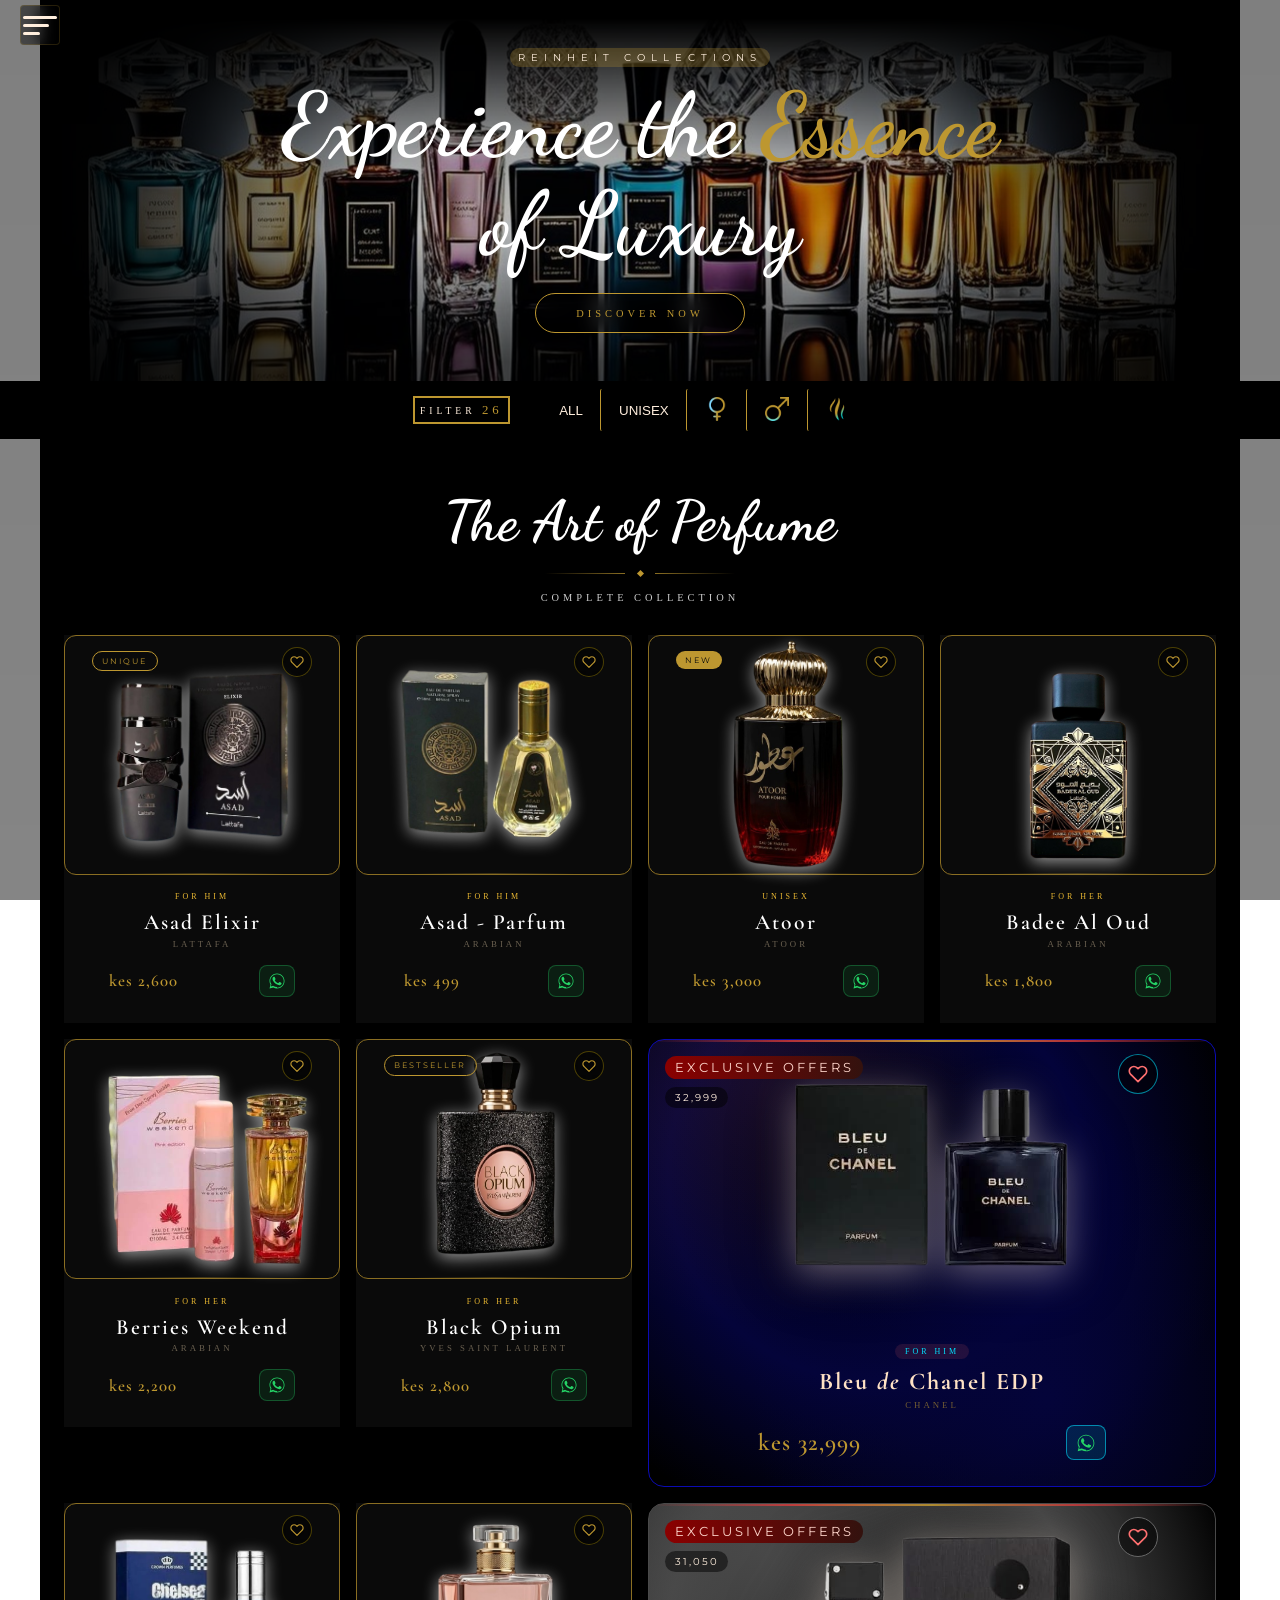
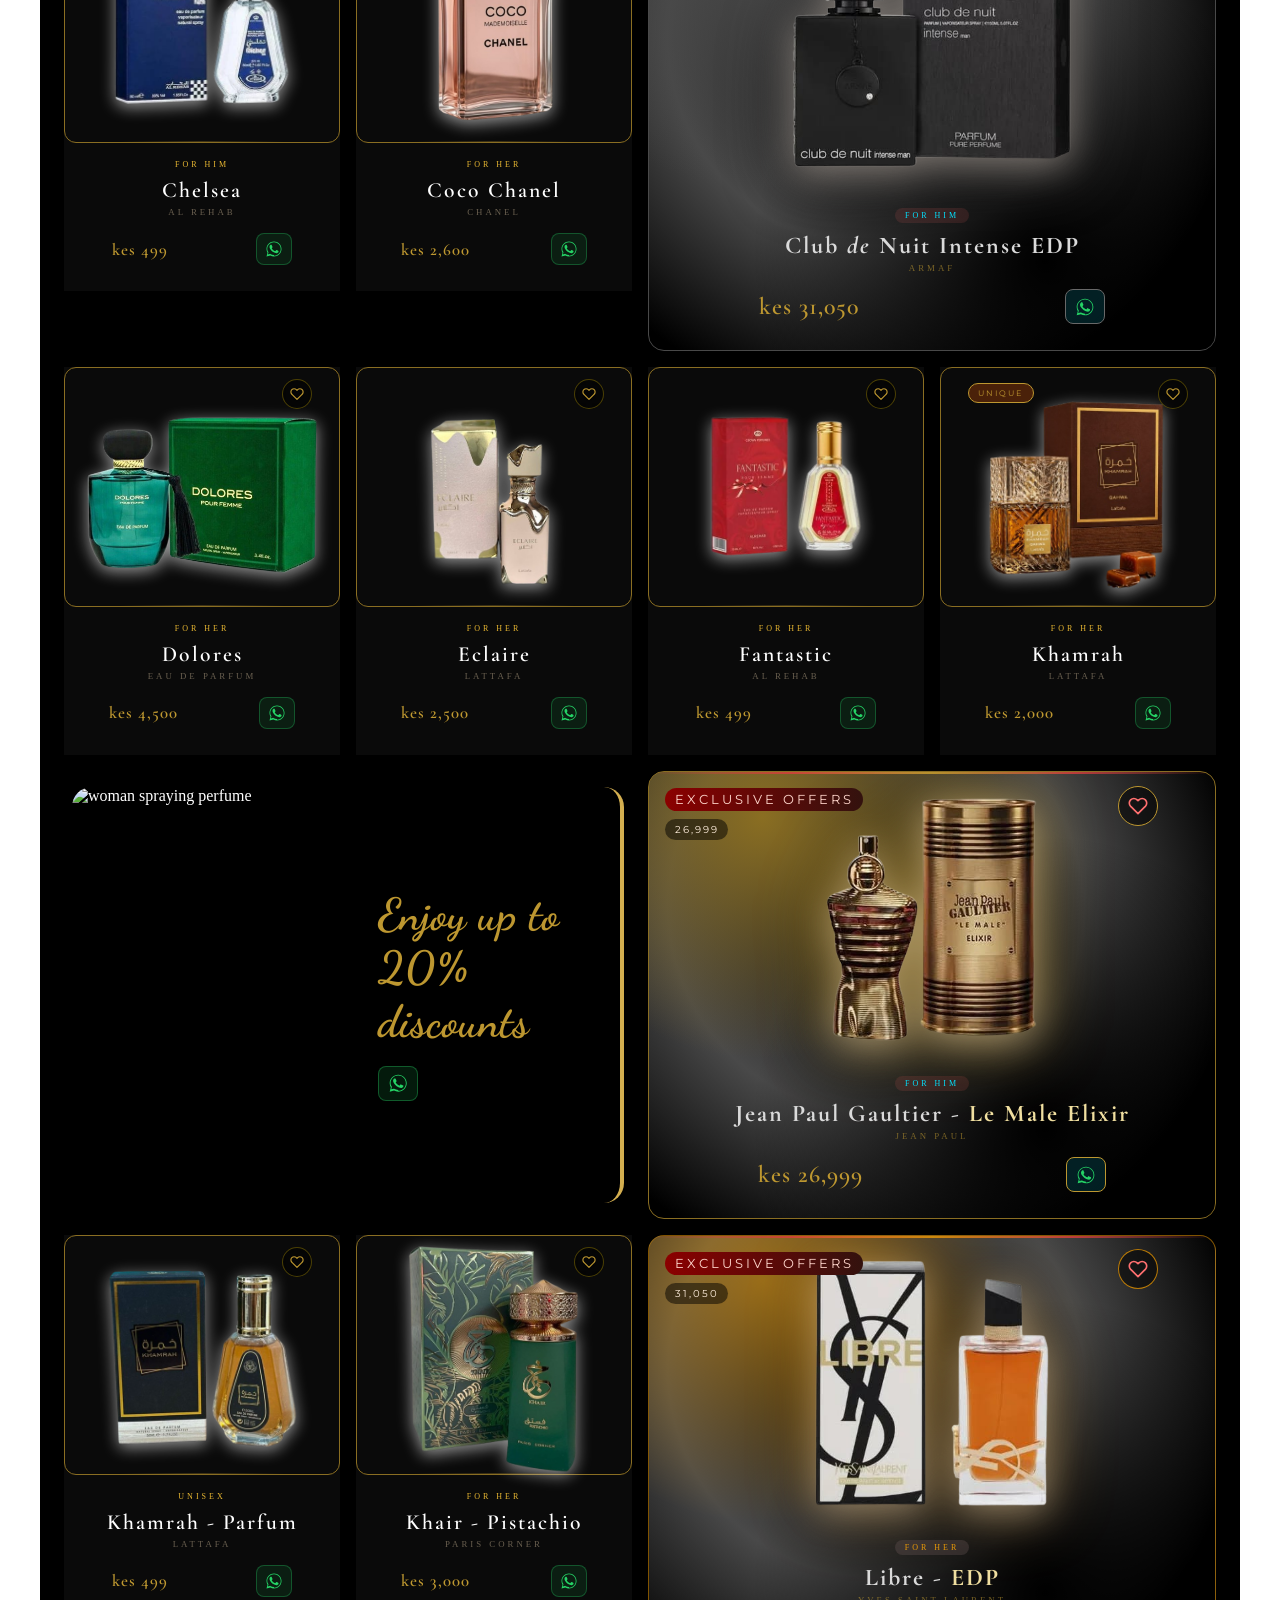
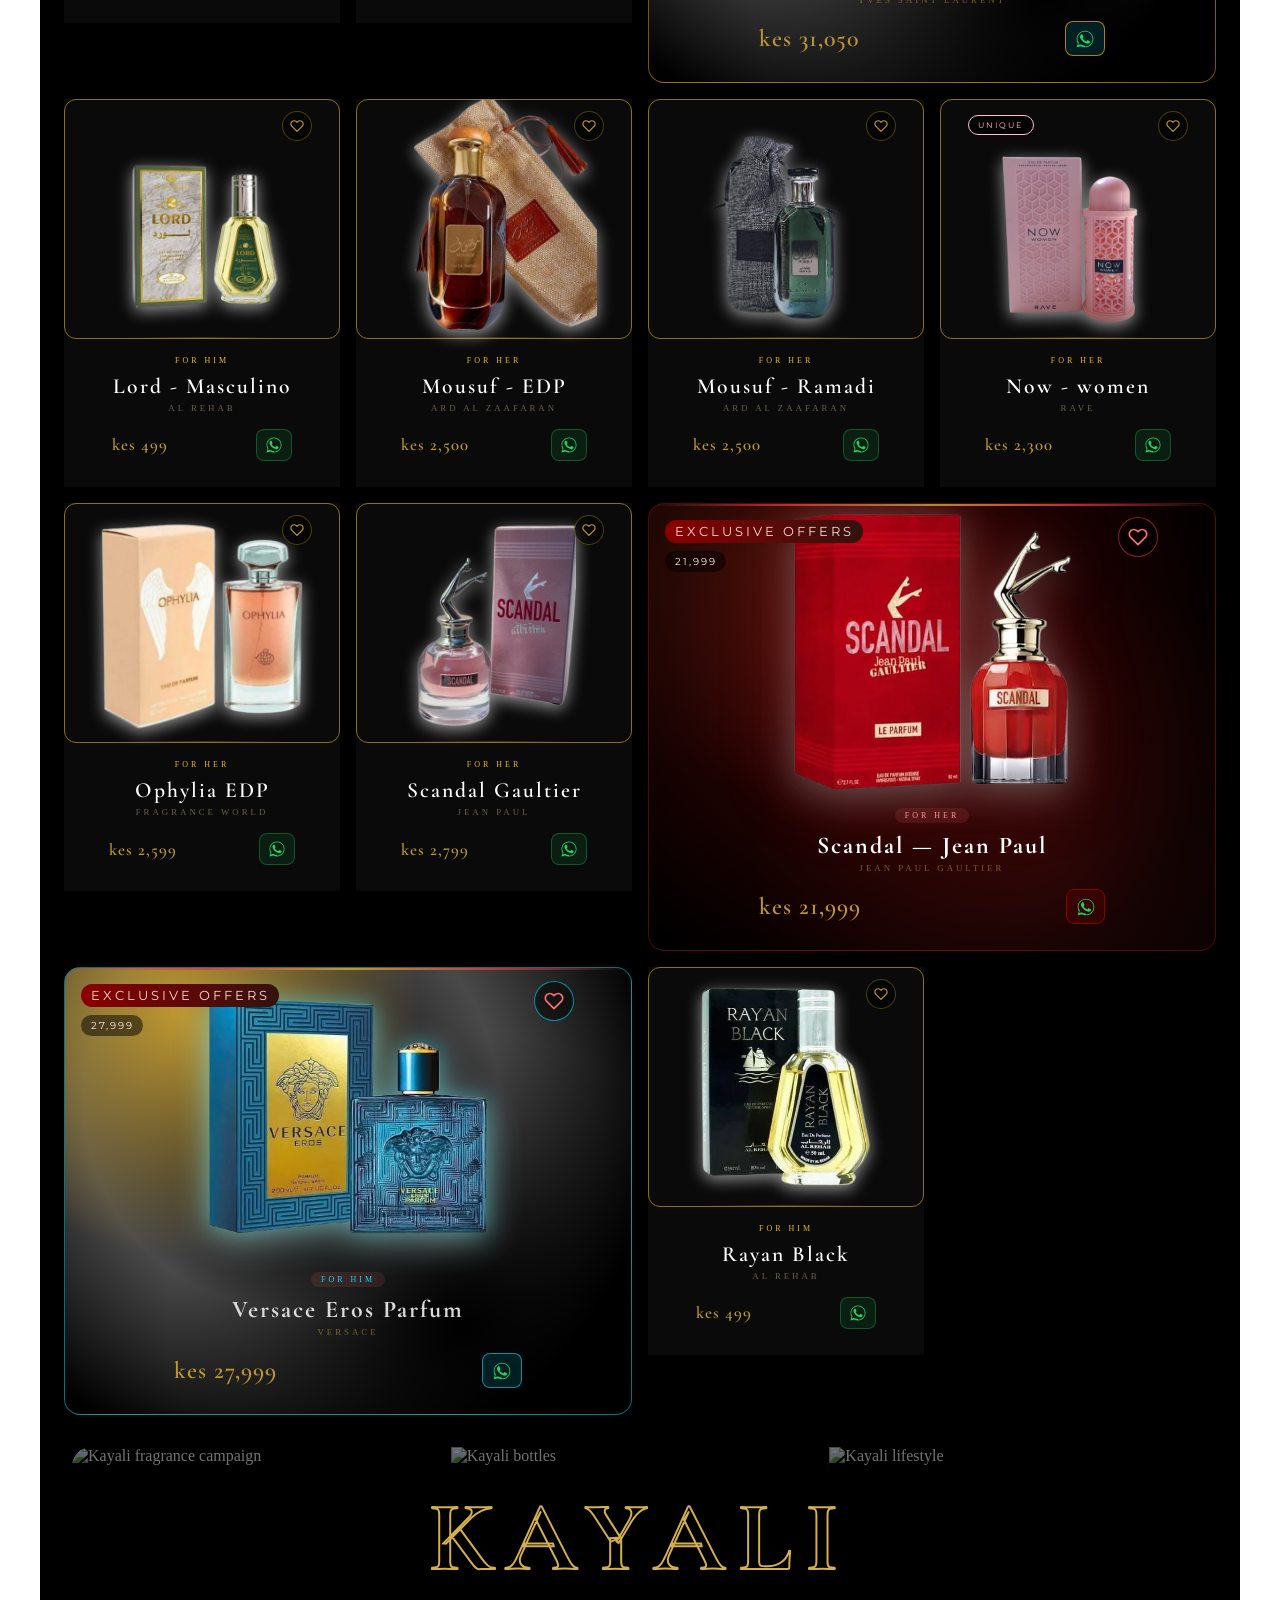
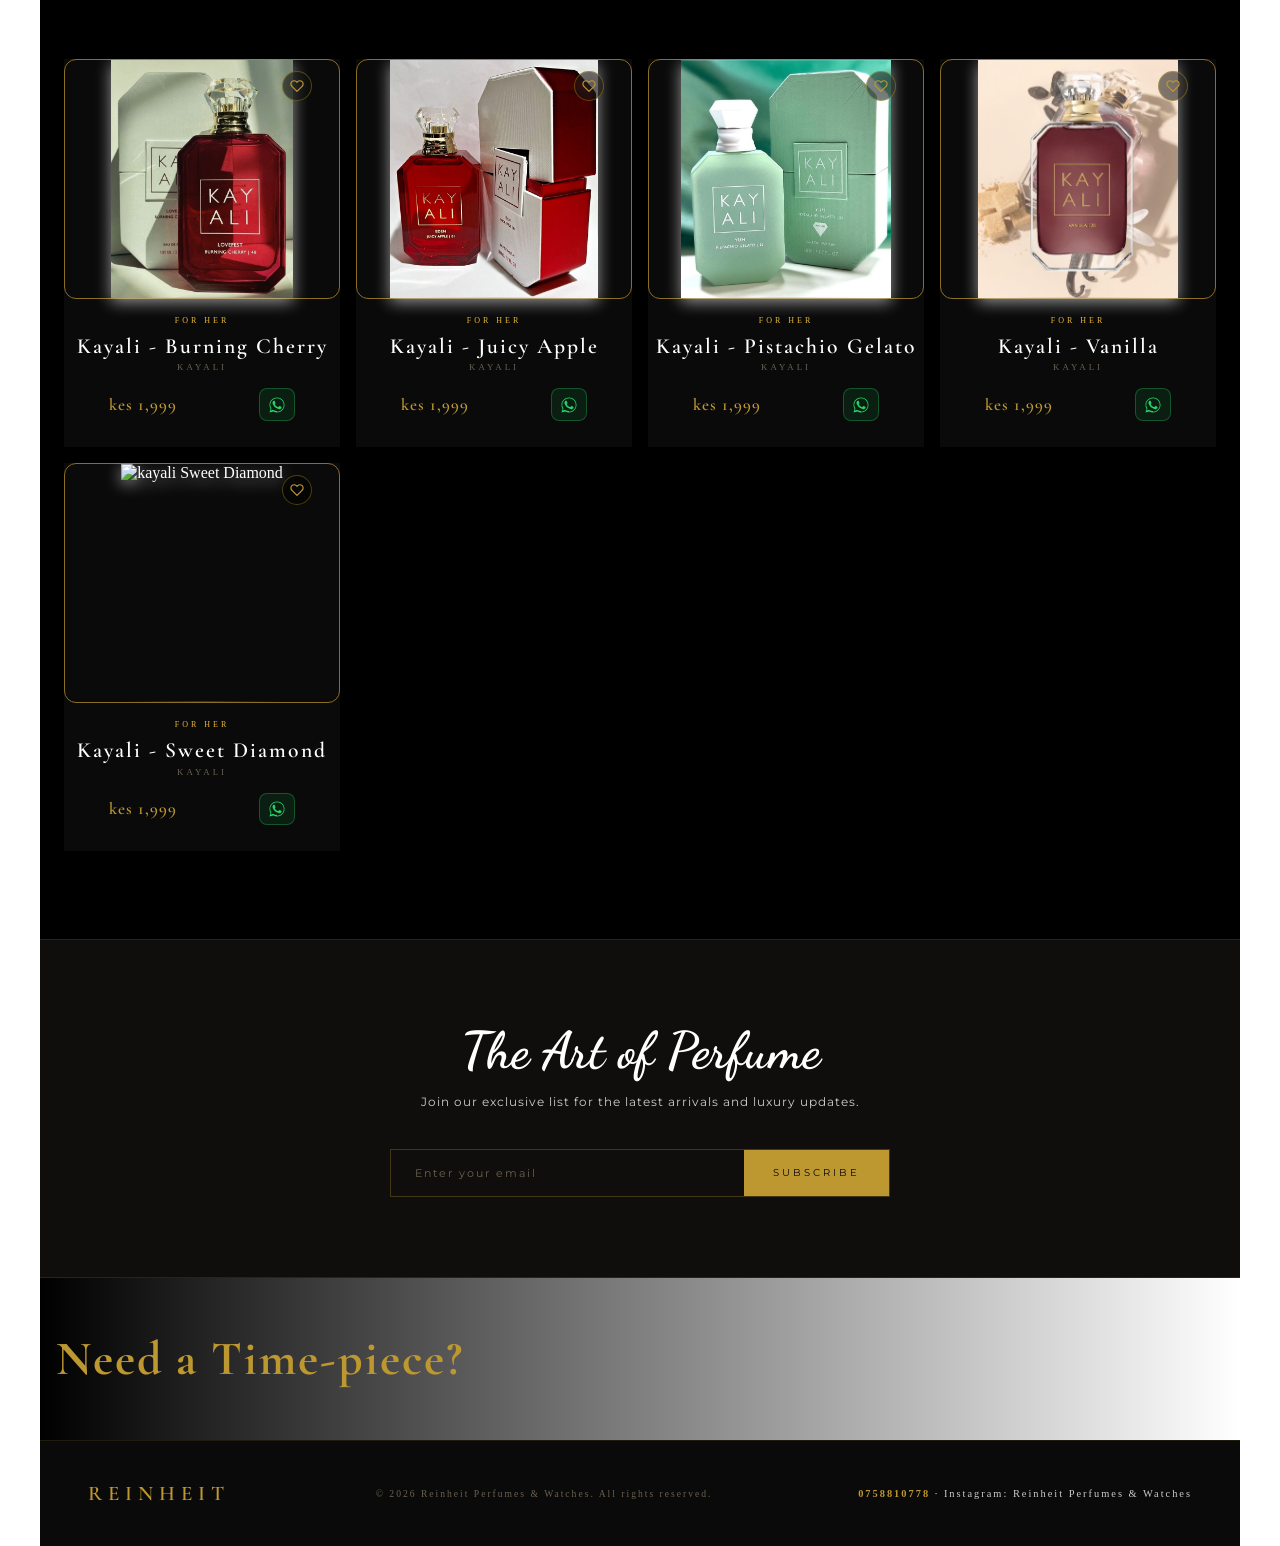
==== commit 6de8e81f: "exclusive offers cards update" ====
--- a/shop.html
+++ b/shop.html
@@ -196,13 +196,13 @@
         <!-- Badee Al Oud -->
         <div class="perf-card reveal" data-category="women">
             <button class="fav-btn" aria-label="Add to favourites"
-                data-name="Badee Al Oud" data-brand="Arabian" data-price="kes 1,800" data-img="https://i.pinimg.com/1200x/2e/b2/dd/2eb2dde1df2e578707d9bbc1f5d71a53.jpg">
-                <svg viewBox="0 0 24 24" stroke-linecap="round" stroke-linejoin="round" stroke-width="2">
-                    <path d="M20.84 4.61a5.5 5.5 0 0 0-7.78 0L12 5.67l-1.06-1.06a5.5 5.5 0 0 0-7.78 7.78l1.06 1.06L12 21.23l7.78-7.78 1.06-1.06a5.5 5.5 0 0 0 0-7.78z"/>
-                </svg>
-            </button>
-            <div class="img-area">
-                <img src="https://i.pinimg.com/1200x/2e/b2/dd/2eb2dde1df2e578707d9bbc1f5d71a53.jpg" alt="bade'e al oud">
+                data-name="Badee Al Oud" data-brand="Arabian" data-price="kes 1,800" data-img="badee.png">
+                <svg viewBox="0 0 24 24" stroke-linecap="round" stroke-linejoin="round" stroke-width="2">
+                    <path d="M20.84 4.61a5.5 5.5 0 0 0-7.78 0L12 5.67l-1.06-1.06a5.5 5.5 0 0 0-7.78 7.78l1.06 1.06L12 21.23l7.78-7.78 1.06-1.06a5.5 5.5 0 0 0 0-7.78z"/>
+                </svg>
+            </button>
+            <div class="img-area">
+                <img src="badee.png" alt="bade'e al oud">
             </div>
             <div class="info">
                 <span class="tag">For Her</span>
@@ -212,6 +212,619 @@
                     <span class="perfume-price">kes 1,800</span>
                     <button class="wa-btn" aria-label="Enquire via WhatsApp"
                         onclick="openWhatsApp('Badee Al Oud', 'kes 1,800')">
+                        <svg viewBox="0 0 24 24" fill="none">
+                            <path d="M17.472 14.382c-.297-.149-1.758-.867-2.03-.967-.273-.099-.471-.148-.67.15-.197.297-.767.966-.94 1.164-.173.199-.347.223-.644.075-.297-.15-1.255-.463-2.39-1.475-.883-.788-1.48-1.761-1.653-2.059-.173-.297-.018-.458.13-.606.134-.133.298-.347.446-.52.149-.174.198-.298.298-.497.099-.198.05-.371-.025-.52-.075-.149-.669-1.612-.916-2.207-.242-.579-.487-.5-.669-.51-.173-.008-.371-.01-.57-.01-.198 0-.52.074-.792.372-.272.297-1.04 1.016-1.04 2.479 0 1.462 1.065 2.875 1.213 3.074.149.198 2.096 3.2 5.077 4.487.709.306 1.262.489 1.694.625.712.227 1.36.195 1.871.118.571-.085 1.758-.719 2.006-1.413.248-.694.248-1.289.173-1.413-.074-.124-.272-.198-.57-.347z" fill="#25D366"/>
+                            <path d="M12 2C6.48 2 2 6.48 2 12c0 1.85.5 3.58 1.37 5.07L2 22l5.1-1.33C8.52 21.55 10.22 22 12 22c5.52 0 10-4.48 10-10S17.52 2 12 2zm0 18c-1.77 0-3.41-.49-4.81-1.34l-.34-.2-3.03.79.81-2.96-.22-.35C3.49 14.74 3 13.43 3 12c0-4.97 4.03-9 9-9s9 4.03 9 9-4.03 9-9 9z" fill="#25D366"/>
+                        </svg>
+                    </button>
+                </div>
+            </div>
+        </div>
+
+
+        <!-- Berries weekend-->
+        <div class="perf-card reveal" data-category="women">
+            <button class="fav-btn" aria-label="Add to favourites"
+                data-name="Berries Weekend" data-brand="Arabian" data-price="kes 2,200" data-img="berries.png">
+                <svg viewBox="0 0 24 24" stroke-linecap="round" stroke-linejoin="round" stroke-width="2">
+                    <path d="M20.84 4.61a5.5 5.5 0 0 0-7.78 0L12 5.67l-1.06-1.06a5.5 5.5 0 0 0-7.78 7.78l1.06 1.06L12 21.23l7.78-7.78 1.06-1.06a5.5 5.5 0 0 0 0-7.78z"/>
+                </svg>
+            </button>
+            <div class="img-area">
+                <img src="berries.png" alt="Berries weekend">
+            </div>
+            <div class="info">
+                <span class="tag">For Her</span>
+                <p class="name">Berries Weekend</p>
+                <p class="brand">Arabian</p>
+                <div class="card-bottom-row">
+                    <span class="perfume-price">kes 2,200</span>
+                    <button class="wa-btn" aria-label="Enquire via WhatsApp"
+                        onclick="openWhatsApp('Berries Weekend', 'kes 2,200')">
+                        <svg viewBox="0 0 24 24" fill="none">
+                            <path d="M17.472 14.382c-.297-.149-1.758-.867-2.03-.967-.273-.099-.471-.148-.67.15-.197.297-.767.966-.94 1.164-.173.199-.347.223-.644.075-.297-.15-1.255-.463-2.39-1.475-.883-.788-1.48-1.761-1.653-2.059-.173-.297-.018-.458.13-.606.134-.133.298-.347.446-.52.149-.174.198-.298.298-.497.099-.198.05-.371-.025-.52-.075-.149-.669-1.612-.916-2.207-.242-.579-.487-.5-.669-.51-.173-.008-.371-.01-.57-.01-.198 0-.52.074-.792.372-.272.297-1.04 1.016-1.04 2.479 0 1.462 1.065 2.875 1.213 3.074.149.198 2.096 3.2 5.077 4.487.709.306 1.262.489 1.694.625.712.227 1.36.195 1.871.118.571-.085 1.758-.719 2.006-1.413.248-.694.248-1.289.173-1.413-.074-.124-.272-.198-.57-.347z" fill="#25D366"/>
+                            <path d="M12 2C6.48 2 2 6.48 2 12c0 1.85.5 3.58 1.37 5.07L2 22l5.1-1.33C8.52 21.55 10.22 22 12 22c5.52 0 10-4.48 10-10S17.52 2 12 2zm0 18c-1.77 0-3.41-.49-4.81-1.34l-.34-.2-3.03.79.81-2.96-.22-.35C3.49 14.74 3 13.43 3 12c0-4.97 4.03-9 9-9s9 4.03 9 9-4.03 9-9 9z" fill="#25D366"/>
+                        </svg>
+                    </button>
+                </div>
+            </div>
+        </div>
+
+
+        <!-- black opium -->
+        <div class="perf-card reveal black-opium" data-category="women">
+            <span class=" badge-best">Bestseller</span>
+            <button class="fav-btn" aria-label="Add to favourites"
+                data-name="Black Opium" data-brand="Yves Saint Laurent" data-price="kes 2,800" data-img="perfume1.png">
+                <svg viewBox="0 0 24 24" stroke-linecap="round" stroke-linejoin="round" stroke-width="2">
+                    <path d="M20.84 4.61a5.5 5.5 0 0 0-7.78 0L12 5.67l-1.06-1.06a5.5 5.5 0 0 0-7.78 7.78l1.06 1.06L12 21.23l7.78-7.78 1.06-1.06a5.5 5.5 0 0 0 0-7.78z"/>
+                </svg>
+            </button>
+            <div class="img-area">
+                <img src="perfume1.png" alt="Black Opium">
+            </div>
+            <div class="info">
+                <span class="tag">For Her</span>
+                <p class="name">Black Opium</p>
+                <p class="brand">Yves Saint Laurent</p>
+                <div class="card-bottom-row">
+                    <span class="perfume-price">kes 2,800</span>
+                    <button class="wa-btn" aria-label="Enquire via WhatsApp"
+                        onclick="openWhatsApp('Black Opium', 'kes 2,800')">
+                        <svg viewBox="0 0 24 24" fill="none">
+                            <path d="M17.472 14.382c-.297-.149-1.758-.867-2.03-.967-.273-.099-.471-.148-.67.15-.197.297-.767.966-.94 1.164-.173.199-.347.223-.644.075-.297-.15-1.255-.463-2.39-1.475-.883-.788-1.48-1.761-1.653-2.059-.173-.297-.018-.458.13-.606.134-.133.298-.347.446-.52.149-.174.198-.298.298-.497.099-.198.05-.371-.025-.52-.075-.149-.669-1.612-.916-2.207-.242-.579-.487-.5-.669-.51-.173-.008-.371-.01-.57-.01-.198 0-.52.074-.792.372-.272.297-1.04 1.016-1.04 2.479 0 1.462 1.065 2.875 1.213 3.074.149.198 2.096 3.2 5.077 4.487.709.306 1.262.489 1.694.625.712.227 1.36.195 1.871.118.571-.085 1.758-.719 2.006-1.413.248-.694.248-1.289.173-1.413-.074-.124-.272-.198-.57-.347z" fill="#25D366"/>
+                            <path d="M12 2C6.48 2 2 6.48 2 12c0 1.85.5 3.58 1.37 5.07L2 22l5.1-1.33C8.52 21.55 10.22 22 12 22c5.52 0 10-4.48 10-10S17.52 2 12 2zm0 18c-1.77 0-3.41-.49-4.81-1.34l-.34-.2-3.03.79.81-2.96-.22-.35C3.49 14.74 3 13.43 3 12c0-4.97 4.03-9 9-9s9 4.03 9 9-4.03 9-9 9z" fill="#25D366"/>
+                        </svg>
+                    </button>
+                </div>
+            </div>
+        </div>
+
+
+    <!-- BLEU DE CHANEL 32K — UNIQUE HERO CARD -->
+        <div class="reveal blue-de-chanel" data-category="men">
+            <!-- Ribbons -->
+            <div class="scandal-ribbon">
+                <span class="ribbon-tag">Exclusive Offers</span>
+                <span class="ribbon-price-tag">32,999</span>
+            </div>
+            <!-- Fav btn -->
+            <button class="fav-btn" aria-label="Add to favourites"
+                data-name="Bleu de Chanel EDP" data-brand="CHANEL" data-price="kes 32,999" data-img="bleu-de-chanel-32999.png">
+                <svg viewBox="0 0 24 24" stroke-linecap="round" stroke-linejoin="round" stroke-width="2">
+                    <path d="M20.84 4.61a5.5 5.5 0 0 0-7.78 0L12 5.67l-1.06-1.06a5.5 5.5 0 0 0-7.78 7.78l1.06 1.06L12 21.23l7.78-7.78 1.06-1.06a5.5 5.5 0 0 0 0-7.78z"/>
+                </svg>
+            </button>
+            <div class="img-area-1">
+                <img src="bleu-de-chanel-32999.png" alt="Blue de chanel parfum">
+            </div>
+            <div class="blue-de-chanel-info">
+                <span class="tag">For Him</span>
+                <p class="name">Bleu <em>de</em> Chanel EDP</p>
+                <p class="brand">CHANEL</p>
+                <div class="card-bottom-row">
+                    <span class="perfume-price">kes 32,999</span>
+                    <button class="wa-btn" aria-label="Enquire via WhatsApp"
+                        onclick="openWhatsApp('Bleu de Chanel', 'kes 32,999')">
+                        <svg viewBox="0 0 24 24" fill="none">
+                            <path d="M17.472 14.382c-.297-.149-1.758-.867-2.03-.967-.273-.099-.471-.148-.67.15-.197.297-.767.966-.94 1.164-.173.199-.347.223-.644.075-.297-.15-1.255-.463-2.39-1.475-.883-.788-1.48-1.761-1.653-2.059-.173-.297-.018-.458.13-.606.134-.133.298-.347.446-.52.149-.174.198-.298.298-.497.099-.198.05-.371-.025-.52-.075-.149-.669-1.612-.916-2.207-.242-.579-.487-.5-.669-.51-.173-.008-.371-.01-.57-.01-.198 0-.52.074-.792.372-.272.297-1.04 1.016-1.04 2.479 0 1.462 1.065 2.875 1.213 3.074.149.198 2.096 3.2 5.077 4.487.709.306 1.262.489 1.694.625.712.227 1.36.195 1.871.118.571-.085 1.758-.719 2.006-1.413.248-.694.248-1.289.173-1.413-.074-.124-.272-.198-.57-.347z" fill="#25D366"/>
+                            <path d="M12 2C6.48 2 2 6.48 2 12c0 1.85.5 3.58 1.37 5.07L2 22l5.1-1.33C8.52 21.55 10.22 22 12 22c5.52 0 10-4.48 10-10S17.52 2 12 2zm0 18c-1.77 0-3.41-.49-4.81-1.34l-.34-.2-3.03.79.81-2.96-.22-.35C3.49 14.74 3 13.43 3 12c0-4.97 4.03-9 9-9s9 4.03 9 9-4.03 9-9 9z" fill="#25D366"/>
+                        </svg>
+                    </button>
+                </div>
+            </div>
+        </div>
+
+        <!-- Chelsea-499 -->
+        <div class="perf-card reveal" data-category="men">
+            <button class="fav-btn" aria-label="Add to favourites"
+                data-name="Chelsea" data-brand="Al Rehab" data-price="kes 499" data-img="chelsea-499.png">
+                <svg viewBox="0 0 24 24" stroke-linecap="round" stroke-linejoin="round" stroke-width="2">
+                    <path d="M20.84 4.61a5.5 5.5 0 0 0-7.78 0L12 5.67l-1.06-1.06a5.5 5.5 0 0 0-7.78 7.78l1.06 1.06L12 21.23l7.78-7.78 1.06-1.06a5.5 5.5 0 0 0 0-7.78z"/>
+                </svg>
+            </button>
+            <div class="img-area">
+                <img src="chelsea-499.png" alt="Chelsea - Al Rehab">
+            </div>
+            <div class="info">
+                <span class="tag">For Him</span>
+                <p class="name">Chelsea</p>
+                <p class="brand">Al Rehab</p>
+                <div class="card-bottom-row">
+                    <span class="perfume-price">kes 499</span>
+                    <button class="wa-btn" aria-label="Enquire via WhatsApp"
+                        onclick="openWhatsApp('Chelsea', 'kes 499')">
+                        <svg viewBox="0 0 24 24" fill="none">
+                            <path d="M17.472 14.382c-.297-.149-1.758-.867-2.03-.967-.273-.099-.471-.148-.67.15-.197.297-.767.966-.94 1.164-.173.199-.347.223-.644.075-.297-.15-1.255-.463-2.39-1.475-.883-.788-1.48-1.761-1.653-2.059-.173-.297-.018-.458.13-.606.134-.133.298-.347.446-.52.149-.174.198-.298.298-.497.099-.198.05-.371-.025-.52-.075-.149-.669-1.612-.916-2.207-.242-.579-.487-.5-.669-.51-.173-.008-.371-.01-.57-.01-.198 0-.52.074-.792.372-.272.297-1.04 1.016-1.04 2.479 0 1.462 1.065 2.875 1.213 3.074.149.198 2.096 3.2 5.077 4.487.709.306 1.262.489 1.694.625.712.227 1.36.195 1.871.118.571-.085 1.758-.719 2.006-1.413.248-.694.248-1.289.173-1.413-.074-.124-.272-.198-.57-.347z" fill="#25D366"/>
+                            <path d="M12 2C6.48 2 2 6.48 2 12c0 1.85.5 3.58 1.37 5.07L2 22l5.1-1.33C8.52 21.55 10.22 22 12 22c5.52 0 10-4.48 10-10S17.52 2 12 2zm0 18c-1.77 0-3.41-.49-4.81-1.34l-.34-.2-3.03.79.81-2.96-.22-.35C3.49 14.74 3 13.43 3 12c0-4.97 4.03-9 9-9s9 4.03 9 9-4.03 9-9 9z" fill="#25D366"/>
+                        </svg>
+                    </button>
+                </div>
+            </div>
+        </div>
+
+
+        <!-- coco chanel -->
+        <div class="perf-card reveal" data-category="women">
+            <button class="fav-btn" aria-label="Add to favourites"
+                data-name="Coco Chanel" data-brand="Chanel" data-price="kes 2,600" data-img="perfume2.png">
+                <svg viewBox="0 0 24 24" stroke-linecap="round" stroke-linejoin="round" stroke-width="2">
+                    <path d="M20.84 4.61a5.5 5.5 0 0 0-7.78 0L12 5.67l-1.06-1.06a5.5 5.5 0 0 0-7.78 7.78l1.06 1.06L12 21.23l7.78-7.78 1.06-1.06a5.5 5.5 0 0 0 0-7.78z"/>
+                </svg>
+            </button>
+            <div class="img-area">
+                <img src="perfume2.png" alt="Coco Chanel">
+            </div>
+            <div class="info">
+                <span class="tag">For Her</span>
+                <p class="name">Coco Chanel</p>
+                <p class="brand">Chanel</p>
+                <div class="card-bottom-row">
+                    <span class="perfume-price">kes 2,600</span>
+                    <button class="wa-btn" aria-label="Enquire via WhatsApp"
+                        onclick="openWhatsApp('Coco Chanel', 'kes 2,600')">
+                        <svg viewBox="0 0 24 24" fill="none">
+                            <path d="M17.472 14.382c-.297-.149-1.758-.867-2.03-.967-.273-.099-.471-.148-.67.15-.197.297-.767.966-.94 1.164-.173.199-.347.223-.644.075-.297-.15-1.255-.463-2.39-1.475-.883-.788-1.48-1.761-1.653-2.059-.173-.297-.018-.458.13-.606.134-.133.298-.347.446-.52.149-.174.198-.298.298-.497.099-.198.05-.371-.025-.52-.075-.149-.669-1.612-.916-2.207-.242-.579-.487-.5-.669-.51-.173-.008-.371-.01-.57-.01-.198 0-.52.074-.792.372-.272.297-1.04 1.016-1.04 2.479 0 1.462 1.065 2.875 1.213 3.074.149.198 2.096 3.2 5.077 4.487.709.306 1.262.489 1.694.625.712.227 1.36.195 1.871.118.571-.085 1.758-.719 2.006-1.413.248-.694.248-1.289.173-1.413-.074-.124-.272-.198-.57-.347z" fill="#25D366"/>
+                            <path d="M12 2C6.48 2 2 6.48 2 12c0 1.85.5 3.58 1.37 5.07L2 22l5.1-1.33C8.52 21.55 10.22 22 12 22c5.52 0 10-4.48 10-10S17.52 2 12 2zm0 18c-1.77 0-3.41-.49-4.81-1.34l-.34-.2-3.03.79.81-2.96-.22-.35C3.49 14.74 3 13.43 3 12c0-4.97 4.03-9 9-9s9 4.03 9 9-4.03 9-9 9z" fill="#25D366"/>
+                        </svg>
+                    </button>
+                </div>
+            </div>
+        </div>
+
+    <!-- CLUB DE NUIT — UNIQUE HERO CARD -->
+        <div class="reveal club-de-nuit" data-category="men">
+            <!-- Ribbons -->
+            <div class="scandal-ribbon">
+                <span class="ribbon-tag">Exclusive Offers</span>
+                <span class="ribbon-price-tag">31,050</span>
+            </div>
+            <!-- Fav btn -->
+            <button class="fav-btn" aria-label="Add to favourites"
+                data-name="Club de Nuit Intense Man" data-brand="ARMAF" data-price="kes 31,050" data-img="club-de-nuit-31050.png">
+                <svg viewBox="0 0 24 24" stroke-linecap="round" stroke-linejoin="round" stroke-width="2">
+                    <path d="M20.84 4.61a5.5 5.5 0 0 0-7.78 0L12 5.67l-1.06-1.06a5.5 5.5 0 0 0-7.78 7.78l1.06 1.06L12 21.23l7.78-7.78 1.06-1.06a5.5 5.5 0 0 0 0-7.78z"/>
+                </svg>
+            </button>
+            <div class="img-area-1">
+                <img src="club-de-nuit-31050.png" alt="Club de nuit intense man">
+            </div>
+            <div class="club-de-nuit-info">
+                <span class="tag">For Him</span>
+                <p class="name">Club <em>de</em> Nuit Intense EDP</p>
+                <p class="brand">ARMAF</p>
+                <div class="card-bottom-row">
+                    <span class="perfume-price">kes 31,050</span>
+                    <button class="wa-btn" aria-label="Enquire via WhatsApp"
+                        onclick="openWhatsApp('Club de Nuit Intense Man', 'kes 31,050')">
+                        <svg viewBox="0 0 24 24" fill="none">
+                            <path d="M17.472 14.382c-.297-.149-1.758-.867-2.03-.967-.273-.099-.471-.148-.67.15-.197.297-.767.966-.94 1.164-.173.199-.347.223-.644.075-.297-.15-1.255-.463-2.39-1.475-.883-.788-1.48-1.761-1.653-2.059-.173-.297-.018-.458.13-.606.134-.133.298-.347.446-.52.149-.174.198-.298.298-.497.099-.198.05-.371-.025-.52-.075-.149-.669-1.612-.916-2.207-.242-.579-.487-.5-.669-.51-.173-.008-.371-.01-.57-.01-.198 0-.52.074-.792.372-.272.297-1.04 1.016-1.04 2.479 0 1.462 1.065 2.875 1.213 3.074.149.198 2.096 3.2 5.077 4.487.709.306 1.262.489 1.694.625.712.227 1.36.195 1.871.118.571-.085 1.758-.719 2.006-1.413.248-.694.248-1.289.173-1.413-.074-.124-.272-.198-.57-.347z" fill="#25D366"/>
+                            <path d="M12 2C6.48 2 2 6.48 2 12c0 1.85.5 3.58 1.37 5.07L2 22l5.1-1.33C8.52 21.55 10.22 22 12 22c5.52 0 10-4.48 10-10S17.52 2 12 2zm0 18c-1.77 0-3.41-.49-4.81-1.34l-.34-.2-3.03.79.81-2.96-.22-.35C3.49 14.74 3 13.43 3 12c0-4.97 4.03-9 9-9s9 4.03 9 9-4.03 9-9 9z" fill="#25D366"/>
+                        </svg>
+                    </button>
+                </div>
+            </div>
+        </div>
+
+        <!-- dolores pour femme -->
+        <div class="perf-card reveal" data-category="women">
+            <button class="fav-btn" aria-label="Add to favourites"
+                data-name="Dolores" data-brand="EAU DE PARFUM" data-price="kes 4,500" data-img="dolores-pour-femme.png">
+                <svg viewBox="0 0 24 24" stroke-linecap="round" stroke-linejoin="round" stroke-width="2">
+                    <path d="M20.84 4.61a5.5 5.5 0 0 0-7.78 0L12 5.67l-1.06-1.06a5.5 5.5 0 0 0-7.78 7.78l1.06 1.06L12 21.23l7.78-7.78 1.06-1.06a5.5 5.5 0 0 0 0-7.78z"/>
+                </svg>
+            </button>
+            <div class="img-area">
+                <img src="dolores-pour-femme.png" alt="Dolores Pour Femme">
+            </div>
+            <div class="info">
+                <span class="tag">For Her</span>
+                <p class="name">Dolores</p>
+                <p class="brand">EAU DE PARFUM</p>
+                <div class="card-bottom-row">
+                    <span class="perfume-price">kes 4,500</span>
+                    <button class="wa-btn" aria-label="Enquire via WhatsApp"
+                        onclick="openWhatsApp('Dolores Pour Femme', 'kes 4,500')">
+                        <svg viewBox="0 0 24 24" fill="none">
+                            <path d="M17.472 14.382c-.297-.149-1.758-.867-2.03-.967-.273-.099-.471-.148-.67.15-.197.297-.767.966-.94 1.164-.173.199-.347.223-.644.075-.297-.15-1.255-.463-2.39-1.475-.883-.788-1.48-1.761-1.653-2.059-.173-.297-.018-.458.13-.606.134-.133.298-.347.446-.52.149-.174.198-.298.298-.497.099-.198.05-.371-.025-.52-.075-.149-.669-1.612-.916-2.207-.242-.579-.487-.5-.669-.51-.173-.008-.371-.01-.57-.01-.198 0-.52.074-.792.372-.272.297-1.04 1.016-1.04 2.479 0 1.462 1.065 2.875 1.213 3.074.149.198 2.096 3.2 5.077 4.487.709.306 1.262.489 1.694.625.712.227 1.36.195 1.871.118.571-.085 1.758-.719 2.006-1.413.248-.694.248-1.289.173-1.413-.074-.124-.272-.198-.57-.347z" fill="#25D366"/>
+                            <path d="M12 2C6.48 2 2 6.48 2 12c0 1.85.5 3.58 1.37 5.07L2 22l5.1-1.33C8.52 21.55 10.22 22 12 22c5.52 0 10-4.48 10-10S17.52 2 12 2zm0 18c-1.77 0-3.41-.49-4.81-1.34l-.34-.2-3.03.79.81-2.96-.22-.35C3.49 14.74 3 13.43 3 12c0-4.97 4.03-9 9-9s9 4.03 9 9-4.03 9-9 9z" fill="#25D366"/>
+                        </svg>
+                    </button>
+                </div>
+            </div>
+        </div>        
+
+        <!-- eclaire lattafa -->
+        <div class="perf-card reveal" data-category="women">
+            <button class="fav-btn" aria-label="Add to favourites"
+                data-name="Eclaire" data-brand="LATTAFA" data-price="kes 2,500" data-img="eclair-lattafa.png">
+                <svg viewBox="0 0 24 24" stroke-linecap="round" stroke-linejoin="round" stroke-width="2">
+                    <path d="M20.84 4.61a5.5 5.5 0 0 0-7.78 0L12 5.67l-1.06-1.06a5.5 5.5 0 0 0-7.78 7.78l1.06 1.06L12 21.23l7.78-7.78 1.06-1.06a5.5 5.5 0 0 0 0-7.78z"/>
+                </svg>
+            </button>
+            <div class="img-area">
+                <img src="eclair-lattafa.png" alt="Eclaire Lattafa">
+            </div>
+            <div class="info">
+                <span class="tag">For Her</span>
+                <p class="name">Eclaire</p>
+                <p class="brand">LATTAFA</p>
+                <div class="card-bottom-row">
+                    <span class="perfume-price">kes 2,500</span>
+                    <button class="wa-btn" aria-label="Enquire via WhatsApp"
+                        onclick="openWhatsApp('Eclaire - Lattafa', 'kes 2,500')">
+                        <svg viewBox="0 0 24 24" fill="none">
+                            <path d="M17.472 14.382c-.297-.149-1.758-.867-2.03-.967-.273-.099-.471-.148-.67.15-.197.297-.767.966-.94 1.164-.173.199-.347.223-.644.075-.297-.15-1.255-.463-2.39-1.475-.883-.788-1.48-1.761-1.653-2.059-.173-.297-.018-.458.13-.606.134-.133.298-.347.446-.52.149-.174.198-.298.298-.497.099-.198.05-.371-.025-.52-.075-.149-.669-1.612-.916-2.207-.242-.579-.487-.5-.669-.51-.173-.008-.371-.01-.57-.01-.198 0-.52.074-.792.372-.272.297-1.04 1.016-1.04 2.479 0 1.462 1.065 2.875 1.213 3.074.149.198 2.096 3.2 5.077 4.487.709.306 1.262.489 1.694.625.712.227 1.36.195 1.871.118.571-.085 1.758-.719 2.006-1.413.248-.694.248-1.289.173-1.413-.074-.124-.272-.198-.57-.347z" fill="#25D366"/>
+                            <path d="M12 2C6.48 2 2 6.48 2 12c0 1.85.5 3.58 1.37 5.07L2 22l5.1-1.33C8.52 21.55 10.22 22 12 22c5.52 0 10-4.48 10-10S17.52 2 12 2zm0 18c-1.77 0-3.41-.49-4.81-1.34l-.34-.2-3.03.79.81-2.96-.22-.35C3.49 14.74 3 13.43 3 12c0-4.97 4.03-9 9-9s9 4.03 9 9-4.03 9-9 9z" fill="#25D366"/>
+                        </svg>
+                    </button>
+                </div>
+            </div>
+        </div>
+
+        <!-- Fantastic Al Rehab -->
+        <div class="perf-card reveal" data-category="women">
+            <button class="fav-btn" aria-label="Add to favourites"
+                data-name="Fantastic" data-brand="Al Rehab" data-price="kes 499" data-img="fantastic-499.png">
+                <svg viewBox="0 0 24 24" stroke-linecap="round" stroke-linejoin="round" stroke-width="2">
+                    <path d="M20.84 4.61a5.5 5.5 0 0 0-7.78 0L12 5.67l-1.06-1.06a5.5 5.5 0 0 0-7.78 7.78l1.06 1.06L12 21.23l7.78-7.78 1.06-1.06a5.5 5.5 0 0 0 0-7.78z"/>
+                </svg>
+            </button>
+            <div class="img-area">
+                <img src="fantastic-499.png" alt="fantastic-499">
+            </div>
+            <div class="info">
+                <span class="tag">For Her</span>
+                <p class="name">Fantastic</p>
+                <p class="brand">Al Rehab</p>
+                <div class="card-bottom-row">
+                    <span class="perfume-price">kes 499</span>
+                    <button class="wa-btn" aria-label="Enquire via WhatsApp"
+                        onclick="openWhatsApp('Fantastic', 'kes 499')">
+                        <svg viewBox="0 0 24 24" fill="none">
+                            <path d="M17.472 14.382c-.297-.149-1.758-.867-2.03-.967-.273-.099-.471-.148-.67.15-.197.297-.767.966-.94 1.164-.173.199-.347.223-.644.075-.297-.15-1.255-.463-2.39-1.475-.883-.788-1.48-1.761-1.653-2.059-.173-.297-.018-.458.13-.606.134-.133.298-.347.446-.52.149-.174.198-.298.298-.497.099-.198.05-.371-.025-.52-.075-.149-.669-1.612-.916-2.207-.242-.579-.487-.5-.669-.51-.173-.008-.371-.01-.57-.01-.198 0-.52.074-.792.372-.272.297-1.04 1.016-1.04 2.479 0 1.462 1.065 2.875 1.213 3.074.149.198 2.096 3.2 5.077 4.487.709.306 1.262.489 1.694.625.712.227 1.36.195 1.871.118.571-.085 1.758-.719 2.006-1.413.248-.694.248-1.289.173-1.413-.074-.124-.272-.198-.57-.347z" fill="#25D366"/>
+                            <path d="M12 2C6.48 2 2 6.48 2 12c0 1.85.5 3.58 1.37 5.07L2 22l5.1-1.33C8.52 21.55 10.22 22 12 22c5.52 0 10-4.48 10-10S17.52 2 12 2zm0 18c-1.77 0-3.41-.49-4.81-1.34l-.34-.2-3.03.79.81-2.96-.22-.35C3.49 14.74 3 13.43 3 12c0-4.97 4.03-9 9-9s9 4.03 9 9-4.03 9-9 9z" fill="#25D366"/>
+                        </svg>
+                    </button>
+                </div>
+            </div>
+        </div>
+
+
+        <!-- Khamrah -->
+        <div class="perf-card reveal" data-category="unisex">
+            <span class=" badge-best" style="background: rgba(104, 44, 10, 0.692);">Unique</span>
+            <button class="fav-btn" aria-label="Add to favourites"
+                data-name="Khamrah" data-brand="LATTAFA" data-price="kes 2,000" data-img="khamrah-1.jpg">
+                <svg viewBox="0 0 24 24" stroke-linecap="round" stroke-linejoin="round" stroke-width="2">
+                    <path d="M20.84 4.61a5.5 5.5 0 0 0-7.78 0L12 5.67l-1.06-1.06a5.5 5.5 0 0 0-7.78 7.78l1.06 1.06L12 21.23l7.78-7.78 1.06-1.06a5.5 5.5 0 0 0 0-7.78z"/>
+                </svg>
+            </button>
+            <div class="img-area">
+                <img src="khamrah-1.jpg" alt="Khamrah - lattafa">
+            </div>
+            <div class="info">
+                <span class="tag">For Her</span>
+                <p class="name">Khamrah</p>
+                <p class="brand">LATTAFA</p>
+                <div class="card-bottom-row">
+                    <span class="perfume-price">kes 2,000</span>
+                    <button class="wa-btn" aria-label="Enquire via WhatsApp"
+                        onclick="openWhatsApp('Khamrah - Lattafa', 'kes 2,000')">
+                        <svg viewBox="0 0 24 24" fill="none">
+                            <path d="M17.472 14.382c-.297-.149-1.758-.867-2.03-.967-.273-.099-.471-.148-.67.15-.197.297-.767.966-.94 1.164-.173.199-.347.223-.644.075-.297-.15-1.255-.463-2.39-1.475-.883-.788-1.48-1.761-1.653-2.059-.173-.297-.018-.458.13-.606.134-.133.298-.347.446-.52.149-.174.198-.298.298-.497.099-.198.05-.371-.025-.52-.075-.149-.669-1.612-.916-2.207-.242-.579-.487-.5-.669-.51-.173-.008-.371-.01-.57-.01-.198 0-.52.074-.792.372-.272.297-1.04 1.016-1.04 2.479 0 1.462 1.065 2.875 1.213 3.074.149.198 2.096 3.2 5.077 4.487.709.306 1.262.489 1.694.625.712.227 1.36.195 1.871.118.571-.085 1.758-.719 2.006-1.413.248-.694.248-1.289.173-1.413-.074-.124-.272-.198-.57-.347z" fill="#25D366"/>
+                            <path d="M12 2C6.48 2 2 6.48 2 12c0 1.85.5 3.58 1.37 5.07L2 22l5.1-1.33C8.52 21.55 10.22 22 12 22c5.52 0 10-4.48 10-10S17.52 2 12 2zm0 18c-1.77 0-3.41-.49-4.81-1.34l-.34-.2-3.03.79.81-2.96-.22-.35C3.49 14.74 3 13.43 3 12c0-4.97 4.03-9 9-9s9 4.03 9 9-4.03 9-9 9z" fill="#25D366"/>
+                        </svg>
+                    </button>
+                </div>
+            </div>
+        </div>
+
+
+        <!-- MID ADVERT -->
+        <div class="reveal mid-advert">
+            <div class="img-area">
+                <img src="https://i.pinimg.com/736x/99/79/7c/99797c08d55972012cd2975ecba4a411.jpg" alt="woman spraying perfume">
+            </div>
+            <div class="info">
+                <h2>Enjoy up to 20% discounts</h2>
+                <button class="wa-btn" aria-label="Enquire via WhatsApp"
+                        onclick="openWhatsApp('The 20% discount offer')">
+                        <svg viewBox="0 0 24 24" fill="none">
+                            <path d="M17.472 14.382c-.297-.149-1.758-.867-2.03-.967-.273-.099-.471-.148-.67.15-.197.297-.767.966-.94 1.164-.173.199-.347.223-.644.075-.297-.15-1.255-.463-2.39-1.475-.883-.788-1.48-1.761-1.653-2.059-.173-.297-.018-.458.13-.606.134-.133.298-.347.446-.52.149-.174.198-.298.298-.497.099-.198.05-.371-.025-.52-.075-.149-.669-1.612-.916-2.207-.242-.579-.487-.5-.669-.51-.173-.008-.371-.01-.57-.01-.198 0-.52.074-.792.372-.272.297-1.04 1.016-1.04 2.479 0 1.462 1.065 2.875 1.213 3.074.149.198 2.096 3.2 5.077 4.487.709.306 1.262.489 1.694.625.712.227 1.36.195 1.871.118.571-.085 1.758-.719 2.006-1.413.248-.694.248-1.289.173-1.413-.074-.124-.272-.198-.57-.347z" fill="#25D366"/>
+                            <path d="M12 2C6.48 2 2 6.48 2 12c0 1.85.5 3.58 1.37 5.07L2 22l5.1-1.33C8.52 21.55 10.22 22 12 22c5.52 0 10-4.48 10-10S17.52 2 12 2zm0 18c-1.77 0-3.41-.49-4.81-1.34l-.34-.2-3.03.79.81-2.96-.22-.35C3.49 14.74 3 13.43 3 12c0-4.97 4.03-9 9-9s9 4.03 9 9-4.03 9-9 9z" fill="#25D366"/>
+                        </svg>
+                    </button>
+            </div>
+        </div>
+
+
+    <!-- JEAN PAUL GAULTIER — UNIQUE HERO CARD -->
+        <div class="reveal jean-paul-gaultier" data-category="men">
+            <!-- Ribbons -->
+            <div class="scandal-ribbon">
+                <span class="ribbon-tag">Exclusive Offers</span>
+                <span class="ribbon-price-tag">26,999</span>
+            </div>
+            <!-- Fav btn -->
+            <button class="fav-btn" aria-label="Add to favourites"
+                data-name="Jean Paul Gaultier - Le Male Elixir" data-brand="Jean Paul" data-price="kes 26,999" data-img="gaultier-jean-paul-26999.png">
+                <svg viewBox="0 0 24 24" stroke-linecap="round" stroke-linejoin="round" stroke-width="2">
+                    <path d="M20.84 4.61a5.5 5.5 0 0 0-7.78 0L12 5.67l-1.06-1.06a5.5 5.5 0 0 0-7.78 7.78l1.06 1.06L12 21.23l7.78-7.78 1.06-1.06a5.5 5.5 0 0 0 0-7.78z"/>
+                </svg>
+            </button>
+            <div class="img-area-1">
+                <img src="gaultier-jean-paul-26999.png" alt="Jean Paul Gaultier">
+            </div>
+            <div class="jean-paul-gaultier-info">
+                <span class="tag">For Him</span>
+                <p class="name">Jean Paul Gaultier - <span style="color: var(--gold-pale);">Le Male Elixir</span></p>
+                <p class="brand">Jean Paul</p>
+                <div class="card-bottom-row">
+                    <span class="perfume-price">kes 26,999</span>
+                    <button class="wa-btn" aria-label="Enquire via WhatsApp"
+                        onclick="openWhatsApp('Jean Paul Gaultier - Le Male', 'kes 26,999')">
+                        <svg viewBox="0 0 24 24" fill="none">
+                            <path d="M17.472 14.382c-.297-.149-1.758-.867-2.03-.967-.273-.099-.471-.148-.67.15-.197.297-.767.966-.94 1.164-.173.199-.347.223-.644.075-.297-.15-1.255-.463-2.39-1.475-.883-.788-1.48-1.761-1.653-2.059-.173-.297-.018-.458.13-.606.134-.133.298-.347.446-.52.149-.174.198-.298.298-.497.099-.198.05-.371-.025-.52-.075-.149-.669-1.612-.916-2.207-.242-.579-.487-.5-.669-.51-.173-.008-.371-.01-.57-.01-.198 0-.52.074-.792.372-.272.297-1.04 1.016-1.04 2.479 0 1.462 1.065 2.875 1.213 3.074.149.198 2.096 3.2 5.077 4.487.709.306 1.262.489 1.694.625.712.227 1.36.195 1.871.118.571-.085 1.758-.719 2.006-1.413.248-.694.248-1.289.173-1.413-.074-.124-.272-.198-.57-.347z" fill="#25D366"/>
+                            <path d="M12 2C6.48 2 2 6.48 2 12c0 1.85.5 3.58 1.37 5.07L2 22l5.1-1.33C8.52 21.55 10.22 22 12 22c5.52 0 10-4.48 10-10S17.52 2 12 2zm0 18c-1.77 0-3.41-.49-4.81-1.34l-.34-.2-3.03.79.81-2.96-.22-.35C3.49 14.74 3 13.43 3 12c0-4.97 4.03-9 9-9s9 4.03 9 9-4.03 9-9 9z" fill="#25D366"/>
+                        </svg>
+                    </button>
+                </div>
+            </div>
+        </div>
+
+
+        <!-- Khamrah-499 -->
+        <div class="perf-card reveal" data-category="unisex">
+            <button class="fav-btn" aria-label="Add to favourites"
+                data-name="Khamrah" data-brand="LATTAFA" data-price="kes 499" data-img="khamrah-499.png">
+                <svg viewBox="0 0 24 24" stroke-linecap="round" stroke-linejoin="round" stroke-width="2">
+                    <path d="M20.84 4.61a5.5 5.5 0 0 0-7.78 0L12 5.67l-1.06-1.06a5.5 5.5 0 0 0-7.78 7.78l1.06 1.06L12 21.23l7.78-7.78 1.06-1.06a5.5 5.5 0 0 0 0-7.78z"/>
+                </svg>
+            </button>
+            <div class="img-area">
+                <img src="khamrah-499.png" alt="Khamrah - 499">
+            </div>
+            <div class="info">
+                <span class="tag">Unisex</span>
+                <p class="name">Khamrah - Parfum</p>
+                <p class="brand">LATTAFA</p>
+                <div class="card-bottom-row">
+                    <span class="perfume-price">kes 499</span>
+                    <button class="wa-btn" aria-label="Enquire via WhatsApp"
+                        onclick="openWhatsApp('Khamrah - Parfum', 'kes 499')">
+                        <svg viewBox="0 0 24 24" fill="none">
+                            <path d="M17.472 14.382c-.297-.149-1.758-.867-2.03-.967-.273-.099-.471-.148-.67.15-.197.297-.767.966-.94 1.164-.173.199-.347.223-.644.075-.297-.15-1.255-.463-2.39-1.475-.883-.788-1.48-1.761-1.653-2.059-.173-.297-.018-.458.13-.606.134-.133.298-.347.446-.52.149-.174.198-.298.298-.497.099-.198.05-.371-.025-.52-.075-.149-.669-1.612-.916-2.207-.242-.579-.487-.5-.669-.51-.173-.008-.371-.01-.57-.01-.198 0-.52.074-.792.372-.272.297-1.04 1.016-1.04 2.479 0 1.462 1.065 2.875 1.213 3.074.149.198 2.096 3.2 5.077 4.487.709.306 1.262.489 1.694.625.712.227 1.36.195 1.871.118.571-.085 1.758-.719 2.006-1.413.248-.694.248-1.289.173-1.413-.074-.124-.272-.198-.57-.347z" fill="#25D366"/>
+                            <path d="M12 2C6.48 2 2 6.48 2 12c0 1.85.5 3.58 1.37 5.07L2 22l5.1-1.33C8.52 21.55 10.22 22 12 22c5.52 0 10-4.48 10-10S17.52 2 12 2zm0 18c-1.77 0-3.41-.49-4.81-1.34l-.34-.2-3.03.79.81-2.96-.22-.35C3.49 14.74 3 13.43 3 12c0-4.97 4.03-9 9-9s9 4.03 9 9-4.03 9-9 9z" fill="#25D366"/>
+                        </svg>
+                    </button>
+                </div>
+            </div>
+        </div>      
+
+        <!-- Khair-Pistachio -->
+        <div class="perf-card reveal" data-category="women">
+            <button class="fav-btn" aria-label="Add to favourites"
+                data-name="Khair - Pistachio" data-brand="PARIS CORNER" data-price="kes 3,000" data-img="khair-pistachio.png">
+                <svg viewBox="0 0 24 24" stroke-linecap="round" stroke-linejoin="round" stroke-width="2">
+                    <path d="M20.84 4.61a5.5 5.5 0 0 0-7.78 0L12 5.67l-1.06-1.06a5.5 5.5 0 0 0-7.78 7.78l1.06 1.06L12 21.23l7.78-7.78 1.06-1.06a5.5 5.5 0 0 0 0-7.78z"/>
+                </svg>
+            </button>
+            <div class="img-area">
+                <img src="khair-pistachio.png" alt="Khair - Pistachio">
+            </div>
+            <div class="info">
+                <span class="tag">For Her</span>
+                <p class="name">Khair - Pistachio</p>
+                <p class="brand">PARIS CORNER</p>
+                <div class="card-bottom-row">
+                    <span class="perfume-price">kes 3,000</span>
+                    <button class="wa-btn" aria-label="Enquire via WhatsApp"
+                        onclick="openWhatsApp('Khair - Pistachio', 'kes 3,000')">
+                        <svg viewBox="0 0 24 24" fill="none">
+                            <path d="M17.472 14.382c-.297-.149-1.758-.867-2.03-.967-.273-.099-.471-.148-.67.15-.197.297-.767.966-.94 1.164-.173.199-.347.223-.644.075-.297-.15-1.255-.463-2.39-1.475-.883-.788-1.48-1.761-1.653-2.059-.173-.297-.018-.458.13-.606.134-.133.298-.347.446-.52.149-.174.198-.298.298-.497.099-.198.05-.371-.025-.52-.075-.149-.669-1.612-.916-2.207-.242-.579-.487-.5-.669-.51-.173-.008-.371-.01-.57-.01-.198 0-.52.074-.792.372-.272.297-1.04 1.016-1.04 2.479 0 1.462 1.065 2.875 1.213 3.074.149.198 2.096 3.2 5.077 4.487.709.306 1.262.489 1.694.625.712.227 1.36.195 1.871.118.571-.085 1.758-.719 2.006-1.413.248-.694.248-1.289.173-1.413-.074-.124-.272-.198-.57-.347z" fill="#25D366"/>
+                            <path d="M12 2C6.48 2 2 6.48 2 12c0 1.85.5 3.58 1.37 5.07L2 22l5.1-1.33C8.52 21.55 10.22 22 12 22c5.52 0 10-4.48 10-10S17.52 2 12 2zm0 18c-1.77 0-3.41-.49-4.81-1.34l-.34-.2-3.03.79.81-2.96-.22-.35C3.49 14.74 3 13.43 3 12c0-4.97 4.03-9 9-9s9 4.03 9 9-4.03 9-9 9z" fill="#25D366"/>
+                        </svg>
+                    </button>
+                </div>
+            </div>
+        </div>
+        
+
+    <!-- LIBRE EDP — UNIQUE HERO CARD -->
+        <div class="reveal libre-edp" data-category="women">
+            <!-- Ribbons -->
+            <div class="scandal-ribbon">
+                <span class="ribbon-tag">Exclusive Offers</span>
+                <span class="ribbon-price-tag">31,050</span>
+            </div>
+            <!-- Fav btn -->
+            <button class="fav-btn" aria-label="Add to favourites"
+                data-name="Libre - Yves Saint Laurent" data-brand="Yves Saint Laurent" data-price="kes 31,050" data-img="libre-31050.png">
+                <svg viewBox="0 0 24 24" stroke-linecap="round" stroke-linejoin="round" stroke-width="2">
+                    <path d="M20.84 4.61a5.5 5.5 0 0 0-7.78 0L12 5.67l-1.06-1.06a5.5 5.5 0 0 0-7.78 7.78l1.06 1.06L12 21.23l7.78-7.78 1.06-1.06a5.5 5.5 0 0 0 0-7.78z"/>
+                </svg>
+            </button>
+            <div class="img-area-1">
+                <img src="libre-31050.png" alt="Libre - Perfume Yves Saint Laurent">
+            </div>
+            <div class="libre-edp-info">
+                <span class="tag">For Her</span>
+                <p class="name">Libre - <span style="color: var(--gold-pale);">EDP</span></p>
+                <p class="brand">Yves Saint Laurent</p>
+                <div class="card-bottom-row">
+                    <span class="perfume-price">kes 31,050</span>
+                    <button class="wa-btn" aria-label="Enquire via WhatsApp"
+                        onclick="openWhatsApp('Libre - Perfume Yves Saint Laurent', 'kes 31,050')">
+                        <svg viewBox="0 0 24 24" fill="none">
+                            <path d="M17.472 14.382c-.297-.149-1.758-.867-2.03-.967-.273-.099-.471-.148-.67.15-.197.297-.767.966-.94 1.164-.173.199-.347.223-.644.075-.297-.15-1.255-.463-2.39-1.475-.883-.788-1.48-1.761-1.653-2.059-.173-.297-.018-.458.13-.606.134-.133.298-.347.446-.52.149-.174.198-.298.298-.497.099-.198.05-.371-.025-.52-.075-.149-.669-1.612-.916-2.207-.242-.579-.487-.5-.669-.51-.173-.008-.371-.01-.57-.01-.198 0-.52.074-.792.372-.272.297-1.04 1.016-1.04 2.479 0 1.462 1.065 2.875 1.213 3.074.149.198 2.096 3.2 5.077 4.487.709.306 1.262.489 1.694.625.712.227 1.36.195 1.871.118.571-.085 1.758-.719 2.006-1.413.248-.694.248-1.289.173-1.413-.074-.124-.272-.198-.57-.347z" fill="#25D366"/>
+                            <path d="M12 2C6.48 2 2 6.48 2 12c0 1.85.5 3.58 1.37 5.07L2 22l5.1-1.33C8.52 21.55 10.22 22 12 22c5.52 0 10-4.48 10-10S17.52 2 12 2zm0 18c-1.77 0-3.41-.49-4.81-1.34l-.34-.2-3.03.79.81-2.96-.22-.35C3.49 14.74 3 13.43 3 12c0-4.97 4.03-9 9-9s9 4.03 9 9-4.03 9-9 9z" fill="#25D366"/>
+                        </svg>
+                    </button>
+                </div>
+            </div>
+        </div>
+
+        <!-- Lord 499 -->
+        <div class="perf-card reveal" data-category="men">
+            <button class="fav-btn" aria-label="Add to favourites"
+                data-name="Lord - Masculino" data-brand="Al Rehab" data-price="kes 499" data-img="lord-499.png">
+                <svg viewBox="0 0 24 24" stroke-linecap="round" stroke-linejoin="round" stroke-width="2">
+                    <path d="M20.84 4.61a5.5 5.5 0 0 0-7.78 0L12 5.67l-1.06-1.06a5.5 5.5 0 0 0-7.78 7.78l1.06 1.06L12 21.23l7.78-7.78 1.06-1.06a5.5 5.5 0 0 0 0-7.78z"/>
+                </svg>
+            </button>
+            <div class="img-area">
+                <img src="lord-499.png" alt="Lord - Masculino">
+            </div>
+            <div class="info">
+                <span class="tag">For Him</span>
+                <p class="name">Lord - Masculino</p>
+                <p class="brand">Al Rehab</p>
+                <div class="card-bottom-row">
+                    <span class="perfume-price">kes 499</span>
+                    <button class="wa-btn" aria-label="Enquire via WhatsApp"
+                        onclick="openWhatsApp('Lord - Masculino', 'kes 499')">
+                        <svg viewBox="0 0 24 24" fill="none">
+                            <path d="M17.472 14.382c-.297-.149-1.758-.867-2.03-.967-.273-.099-.471-.148-.67.15-.197.297-.767.966-.94 1.164-.173.199-.347.223-.644.075-.297-.15-1.255-.463-2.39-1.475-.883-.788-1.48-1.761-1.653-2.059-.173-.297-.018-.458.13-.606.134-.133.298-.347.446-.52.149-.174.198-.298.298-.497.099-.198.05-.371-.025-.52-.075-.149-.669-1.612-.916-2.207-.242-.579-.487-.5-.669-.51-.173-.008-.371-.01-.57-.01-.198 0-.52.074-.792.372-.272.297-1.04 1.016-1.04 2.479 0 1.462 1.065 2.875 1.213 3.074.149.198 2.096 3.2 5.077 4.487.709.306 1.262.489 1.694.625.712.227 1.36.195 1.871.118.571-.085 1.758-.719 2.006-1.413.248-.694.248-1.289.173-1.413-.074-.124-.272-.198-.57-.347z" fill="#25D366"/>
+                            <path d="M12 2C6.48 2 2 6.48 2 12c0 1.85.5 3.58 1.37 5.07L2 22l5.1-1.33C8.52 21.55 10.22 22 12 22c5.52 0 10-4.48 10-10S17.52 2 12 2zm0 18c-1.77 0-3.41-.49-4.81-1.34l-.34-.2-3.03.79.81-2.96-.22-.35C3.49 14.74 3 13.43 3 12c0-4.97 4.03-9 9-9s9 4.03 9 9-4.03 9-9 9z" fill="#25D366"/>
+                        </svg>
+                    </button>
+                </div>
+            </div>
+        </div> 
+        
+        <!-- Mousuf EDP -->
+        <div class="perf-card reveal" data-category="women">
+            <button class="fav-btn" aria-label="Add to favourites"
+                data-name="Mousuf - EDP" data-brand="Ard Al Zaafaran" data-price="kes 2,500" data-img="mousuf-eau-de-parfum.jpg">
+                <svg viewBox="0 0 24 24" stroke-linecap="round" stroke-linejoin="round" stroke-width="2">
+                    <path d="M20.84 4.61a5.5 5.5 0 0 0-7.78 0L12 5.67l-1.06-1.06a5.5 5.5 0 0 0-7.78 7.78l1.06 1.06L12 21.23l7.78-7.78 1.06-1.06a5.5 5.5 0 0 0 0-7.78z"/>
+                </svg>
+            </button>
+            <div class="img-area">
+                <img src="mousuf-eau-de-parfum.jpg" alt="Mousuf - Eau De Parfum">
+            </div>
+            <div class="info">
+                <span class="tag">For Her</span>
+                <p class="name">Mousuf - EDP</p>
+                <p class="brand">Ard Al Zaafaran</p>
+                <div class="card-bottom-row">
+                    <span class="perfume-price">kes 2,500</span>
+                    <button class="wa-btn" aria-label="Enquire via WhatsApp"
+                        onclick="openWhatsApp('Mousuf - EDP', 'kes 2,500')">
+                        <svg viewBox="0 0 24 24" fill="none">
+                            <path d="M17.472 14.382c-.297-.149-1.758-.867-2.03-.967-.273-.099-.471-.148-.67.15-.197.297-.767.966-.94 1.164-.173.199-.347.223-.644.075-.297-.15-1.255-.463-2.39-1.475-.883-.788-1.48-1.761-1.653-2.059-.173-.297-.018-.458.13-.606.134-.133.298-.347.446-.52.149-.174.198-.298.298-.497.099-.198.05-.371-.025-.52-.075-.149-.669-1.612-.916-2.207-.242-.579-.487-.5-.669-.51-.173-.008-.371-.01-.57-.01-.198 0-.52.074-.792.372-.272.297-1.04 1.016-1.04 2.479 0 1.462 1.065 2.875 1.213 3.074.149.198 2.096 3.2 5.077 4.487.709.306 1.262.489 1.694.625.712.227 1.36.195 1.871.118.571-.085 1.758-.719 2.006-1.413.248-.694.248-1.289.173-1.413-.074-.124-.272-.198-.57-.347z" fill="#25D366"/>
+                            <path d="M12 2C6.48 2 2 6.48 2 12c0 1.85.5 3.58 1.37 5.07L2 22l5.1-1.33C8.52 21.55 10.22 22 12 22c5.52 0 10-4.48 10-10S17.52 2 12 2zm0 18c-1.77 0-3.41-.49-4.81-1.34l-.34-.2-3.03.79.81-2.96-.22-.35C3.49 14.74 3 13.43 3 12c0-4.97 4.03-9 9-9s9 4.03 9 9-4.03 9-9 9z" fill="#25D366"/>
+                        </svg>
+                    </button>
+                </div>
+            </div>
+        </div>
+
+        <!-- Mousuf Ramadi -->
+        <div class="perf-card reveal" data-category="women">
+            <button class="fav-btn" aria-label="Add to favourites"
+                data-name="Mousuf - Ramadi" data-brand="Ard Al Zaafaran" data-price="kes 2,500" data-img="mousuf-ramadi.jpg">
+                <svg viewBox="0 0 24 24" stroke-linecap="round" stroke-linejoin="round" stroke-width="2">
+                    <path d="M20.84 4.61a5.5 5.5 0 0 0-7.78 0L12 5.67l-1.06-1.06a5.5 5.5 0 0 0-7.78 7.78l1.06 1.06L12 21.23l7.78-7.78 1.06-1.06a5.5 5.5 0 0 0 0-7.78z"/>
+                </svg>
+            </button>
+            <div class="img-area">
+                <img src="mousuf-ramadi.jpg" alt="Mousuf - Ramadi">
+            </div>
+            <div class="info">
+                <span class="tag">For Her</span>
+                <p class="name">Mousuf - Ramadi</p>
+                <p class="brand">Ard Al Zaafaran</p>
+                <div class="card-bottom-row">
+                    <span class="perfume-price">kes 2,500</span>
+                    <button class="wa-btn" aria-label="Enquire via WhatsApp"
+                        onclick="openWhatsApp('Mousuf - Ramadi', 'kes 2,500')">
+                        <svg viewBox="0 0 24 24" fill="none">
+                            <path d="M17.472 14.382c-.297-.149-1.758-.867-2.03-.967-.273-.099-.471-.148-.67.15-.197.297-.767.966-.94 1.164-.173.199-.347.223-.644.075-.297-.15-1.255-.463-2.39-1.475-.883-.788-1.48-1.761-1.653-2.059-.173-.297-.018-.458.13-.606.134-.133.298-.347.446-.52.149-.174.198-.298.298-.497.099-.198.05-.371-.025-.52-.075-.149-.669-1.612-.916-2.207-.242-.579-.487-.5-.669-.51-.173-.008-.371-.01-.57-.01-.198 0-.52.074-.792.372-.272.297-1.04 1.016-1.04 2.479 0 1.462 1.065 2.875 1.213 3.074.149.198 2.096 3.2 5.077 4.487.709.306 1.262.489 1.694.625.712.227 1.36.195 1.871.118.571-.085 1.758-.719 2.006-1.413.248-.694.248-1.289.173-1.413-.074-.124-.272-.198-.57-.347z" fill="#25D366"/>
+                            <path d="M12 2C6.48 2 2 6.48 2 12c0 1.85.5 3.58 1.37 5.07L2 22l5.1-1.33C8.52 21.55 10.22 22 12 22c5.52 0 10-4.48 10-10S17.52 2 12 2zm0 18c-1.77 0-3.41-.49-4.81-1.34l-.34-.2-3.03.79.81-2.96-.22-.35C3.49 14.74 3 13.43 3 12c0-4.97 4.03-9 9-9s9 4.03 9 9-4.03 9-9 9z" fill="#25D366"/>
+                        </svg>
+                    </button>
+                </div>
+            </div>
+        </div>
+
+        <!-- Now - women -->
+        <div class="perf-card reveal" data-category="women">
+            <span class=" badge-now">Unique</span>
+            <button class="fav-btn" aria-label="Add to favourites"
+                data-name="Now - Women" data-brand="RAVE" data-price="kes 2,300" data-img="now-women.jpg">
+                <svg viewBox="0 0 24 24" stroke-linecap="round" stroke-linejoin="round" stroke-width="2">
+                    <path d="M20.84 4.61a5.5 5.5 0 0 0-7.78 0L12 5.67l-1.06-1.06a5.5 5.5 0 0 0-7.78 7.78l1.06 1.06L12 21.23l7.78-7.78 1.06-1.06a5.5 5.5 0 0 0 0-7.78z"/>
+                </svg>
+            </button>
+            <div class="img-area">
+                <img src="now-women.jpg" alt="Now - women">
+            </div>
+            <div class="info">
+                <span class="tag">For Her</span>
+                <p class="name">Now - women</p>
+                <p class="brand">RAVE</p>
+                <div class="card-bottom-row">
+                    <span class="perfume-price">kes 2,300</span>
+                    <button class="wa-btn" aria-label="Enquire via WhatsApp"
+                        onclick="openWhatsApp('Now - women', 'kes 2,300')">
+                        <svg viewBox="0 0 24 24" fill="none">
+                            <path d="M17.472 14.382c-.297-.149-1.758-.867-2.03-.967-.273-.099-.471-.148-.67.15-.197.297-.767.966-.94 1.164-.173.199-.347.223-.644.075-.297-.15-1.255-.463-2.39-1.475-.883-.788-1.48-1.761-1.653-2.059-.173-.297-.018-.458.13-.606.134-.133.298-.347.446-.52.149-.174.198-.298.298-.497.099-.198.05-.371-.025-.52-.075-.149-.669-1.612-.916-2.207-.242-.579-.487-.5-.669-.51-.173-.008-.371-.01-.57-.01-.198 0-.52.074-.792.372-.272.297-1.04 1.016-1.04 2.479 0 1.462 1.065 2.875 1.213 3.074.149.198 2.096 3.2 5.077 4.487.709.306 1.262.489 1.694.625.712.227 1.36.195 1.871.118.571-.085 1.758-.719 2.006-1.413.248-.694.248-1.289.173-1.413-.074-.124-.272-.198-.57-.347z" fill="#25D366"/>
+                            <path d="M12 2C6.48 2 2 6.48 2 12c0 1.85.5 3.58 1.37 5.07L2 22l5.1-1.33C8.52 21.55 10.22 22 12 22c5.52 0 10-4.48 10-10S17.52 2 12 2zm0 18c-1.77 0-3.41-.49-4.81-1.34l-.34-.2-3.03.79.81-2.96-.22-.35C3.49 14.74 3 13.43 3 12c0-4.97 4.03-9 9-9s9 4.03 9 9-4.03 9-9 9z" fill="#25D366"/>
+                        </svg>
+                    </button>
+                </div>
+            </div>
+        </div>
+
+        <!-- OPHYLIA EDP -->
+        <div class="perf-card reveal" data-category="women">
+            <button class="fav-btn" aria-label="Add to favourites"
+                data-name="Ophylia EDP" data-brand="Fragrance world" data-price="kes 2,599" data-img="ophylia.png">
+                <svg viewBox="0 0 24 24" stroke-linecap="round" stroke-linejoin="round" stroke-width="2">
+                    <path d="M20.84 4.61a5.5 5.5 0 0 0-7.78 0L12 5.67l-1.06-1.06a5.5 5.5 0 0 0-7.78 7.78l1.06 1.06L12 21.23l7.78-7.78 1.06-1.06a5.5 5.5 0 0 0 0-7.78z"/>
+                </svg>
+            </button>
+            <div class="img-area">
+                <img src="ophylia.png" alt="ophylia 499">
+            </div>
+            <div class="info">
+                <span class="tag">For Her</span>
+                <p class="name">Ophylia EDP</p>
+                <p class="brand">FRAGRANCE WORLD</p>
+                <div class="card-bottom-row">
+                    <span class="perfume-price">kes 2,599</span>
+                    <button class="wa-btn" aria-label="Enquire via WhatsApp"
+                        onclick="openWhatsApp('Ophylia EDP', 'kes 2,599')">
+                        <svg viewBox="0 0 24 24" fill="none">
+                            <path d="M17.472 14.382c-.297-.149-1.758-.867-2.03-.967-.273-.099-.471-.148-.67.15-.197.297-.767.966-.94 1.164-.173.199-.347.223-.644.075-.297-.15-1.255-.463-2.39-1.475-.883-.788-1.48-1.761-1.653-2.059-.173-.297-.018-.458.13-.606.134-.133.298-.347.446-.52.149-.174.198-.298.298-.497.099-.198.05-.371-.025-.52-.075-.149-.669-1.612-.916-2.207-.242-.579-.487-.5-.669-.51-.173-.008-.371-.01-.57-.01-.198 0-.52.074-.792.372-.272.297-1.04 1.016-1.04 2.479 0 1.462 1.065 2.875 1.213 3.074.149.198 2.096 3.2 5.077 4.487.709.306 1.262.489 1.694.625.712.227 1.36.195 1.871.118.571-.085 1.758-.719 2.006-1.413.248-.694.248-1.289.173-1.413-.074-.124-.272-.198-.57-.347z" fill="#25D366"/>
+                            <path d="M12 2C6.48 2 2 6.48 2 12c0 1.85.5 3.58 1.37 5.07L2 22l5.1-1.33C8.52 21.55 10.22 22 12 22c5.52 0 10-4.48 10-10S17.52 2 12 2zm0 18c-1.77 0-3.41-.49-4.81-1.34l-.34-.2-3.03.79.81-2.96-.22-.35C3.49 14.74 3 13.43 3 12c0-4.97 4.03-9 9-9s9 4.03 9 9-4.03 9-9 9z" fill="#25D366"/>
+                        </svg>
+                    </button>
+                </div>
+            </div>
+        </div>
+
+        <!-- Scandal Gaultier -->
+        <div class="perf-card reveal" data-category="women">
+            <button class="fav-btn" aria-label="Add to favourites"
+                data-name="Scandal Gaultier" data-brand="Jean Paul" data-price="kes 2,799" data-img="scandal-gaultier.jpg">
+                <svg viewBox="0 0 24 24" stroke-linecap="round" stroke-linejoin="round" stroke-width="2">
+                    <path d="M20.84 4.61a5.5 5.5 0 0 0-7.78 0L12 5.67l-1.06-1.06a5.5 5.5 0 0 0-7.78 7.78l1.06 1.06L12 21.23l7.78-7.78 1.06-1.06a5.5 5.5 0 0 0 0-7.78z"/>
+                </svg>
+            </button>
+            <div class="img-area">
+                <img src="scandal-gaultier.jpg" alt="Scandal Gaultier">
+            </div>
+            <div class="info">
+                <span class="tag">For Her</span>
+                <p class="name">Scandal Gaultier</p>
+                <p class="brand">Jean Paul</p>
+                <div class="card-bottom-row">
+                    <span class="perfume-price">kes 2,799</span>
+                    <button class="wa-btn" aria-label="Enquire via WhatsApp"
+                        onclick="openWhatsApp('Scandal Gaultier', 'kes 2,799')">
                         <svg viewBox="0 0 24 24" fill="none">
                             <path d="M17.472 14.382c-.297-.149-1.758-.867-2.03-.967-.273-.099-.471-.148-.67.15-.197.297-.767.966-.94 1.164-.173.199-.347.223-.644.075-.297-.15-1.255-.463-2.39-1.475-.883-.788-1.48-1.761-1.653-2.059-.173-.297-.018-.458.13-.606.134-.133.298-.347.446-.52.149-.174.198-.298.298-.497.099-.198.05-.371-.025-.52-.075-.149-.669-1.612-.916-2.207-.242-.579-.487-.5-.669-.51-.173-.008-.371-.01-.57-.01-.198 0-.52.074-.792.372-.272.297-1.04 1.016-1.04 2.479 0 1.462 1.065 2.875 1.213 3.074.149.198 2.096 3.2 5.077 4.487.709.306 1.262.489 1.694.625.712.227 1.36.195 1.871.118.571-.085 1.758-.719 2.006-1.413.248-.694.248-1.289.173-1.413-.074-.124-.272-.198-.57-.347z" fill="#25D366"/>
                             <path d="M12 2C6.48 2 2 6.48 2 12c0 1.85.5 3.58 1.37 5.07L2 22l5.1-1.33C8.52 21.55 10.22 22 12 22c5.52 0 10-4.48 10-10S17.52 2 12 2zm0 18c-1.77 0-3.41-.49-4.81-1.34l-.34-.2-3.03.79.81-2.96-.22-.35C3.49 14.74 3 13.43 3 12c0-4.97 4.03-9 9-9s9 4.03 9 9-4.03 9-9 9z" fill="#25D366"/>
@@ -226,7 +839,7 @@
         <div class="reveal dolores" data-category="women">
             <!-- Ribbons -->
             <div class="scandal-ribbon">
-                <span class="ribbon-tag">Exclusive Offer</span>
+                <span class="ribbon-tag">Exclusive Offers</span>
                 <span class="ribbon-price-tag">21,999</span>
             </div>
             <!-- Fav btn -->
@@ -256,468 +869,31 @@
             </div>
         </div>
 
-        <!-- Berries weekend-->
-        <div class="perf-card reveal" data-category="women">
-            <button class="fav-btn" aria-label="Add to favourites"
-                data-name="Berries Weekend" data-brand="Arabian" data-price="kes 2,200" data-img="berries.png">
-                <svg viewBox="0 0 24 24" stroke-linecap="round" stroke-linejoin="round" stroke-width="2">
-                    <path d="M20.84 4.61a5.5 5.5 0 0 0-7.78 0L12 5.67l-1.06-1.06a5.5 5.5 0 0 0-7.78 7.78l1.06 1.06L12 21.23l7.78-7.78 1.06-1.06a5.5 5.5 0 0 0 0-7.78z"/>
-                </svg>
-            </button>
-            <div class="img-area">
-                <img src="berries.png" alt="Berries weekend">
-            </div>
-            <div class="info">
-                <span class="tag">For Her</span>
-                <p class="name">Berries Weekend</p>
-                <p class="brand">Arabian</p>
-                <div class="card-bottom-row">
-                    <span class="perfume-price">kes 2,200</span>
-                    <button class="wa-btn" aria-label="Enquire via WhatsApp"
-                        onclick="openWhatsApp('Berries Weekend', 'kes 2,200')">
-                        <svg viewBox="0 0 24 24" fill="none">
-                            <path d="M17.472 14.382c-.297-.149-1.758-.867-2.03-.967-.273-.099-.471-.148-.67.15-.197.297-.767.966-.94 1.164-.173.199-.347.223-.644.075-.297-.15-1.255-.463-2.39-1.475-.883-.788-1.48-1.761-1.653-2.059-.173-.297-.018-.458.13-.606.134-.133.298-.347.446-.52.149-.174.198-.298.298-.497.099-.198.05-.371-.025-.52-.075-.149-.669-1.612-.916-2.207-.242-.579-.487-.5-.669-.51-.173-.008-.371-.01-.57-.01-.198 0-.52.074-.792.372-.272.297-1.04 1.016-1.04 2.479 0 1.462 1.065 2.875 1.213 3.074.149.198 2.096 3.2 5.077 4.487.709.306 1.262.489 1.694.625.712.227 1.36.195 1.871.118.571-.085 1.758-.719 2.006-1.413.248-.694.248-1.289.173-1.413-.074-.124-.272-.198-.57-.347z" fill="#25D366"/>
-                            <path d="M12 2C6.48 2 2 6.48 2 12c0 1.85.5 3.58 1.37 5.07L2 22l5.1-1.33C8.52 21.55 10.22 22 12 22c5.52 0 10-4.48 10-10S17.52 2 12 2zm0 18c-1.77 0-3.41-.49-4.81-1.34l-.34-.2-3.03.79.81-2.96-.22-.35C3.49 14.74 3 13.43 3 12c0-4.97 4.03-9 9-9s9 4.03 9 9-4.03 9-9 9z" fill="#25D366"/>
-                        </svg>
-                    </button>
-                </div>
-            </div>
-        </div>
-
-
-        <!-- black opium -->
-        <div class="perf-card reveal black-opium" data-category="women">
-            <span class=" badge-best">Bestseller</span>
-            <button class="fav-btn" aria-label="Add to favourites"
-                data-name="Black Opium" data-brand="Yves Saint Laurent" data-price="kes 2,800" data-img="perfume1.png">
-                <svg viewBox="0 0 24 24" stroke-linecap="round" stroke-linejoin="round" stroke-width="2">
-                    <path d="M20.84 4.61a5.5 5.5 0 0 0-7.78 0L12 5.67l-1.06-1.06a5.5 5.5 0 0 0-7.78 7.78l1.06 1.06L12 21.23l7.78-7.78 1.06-1.06a5.5 5.5 0 0 0 0-7.78z"/>
-                </svg>
-            </button>
-            <div class="img-area">
-                <img src="perfume1.png" alt="Black Opium">
-            </div>
-            <div class="info">
-                <span class="tag">For Her</span>
-                <p class="name">Black Opium</p>
-                <p class="brand">Yves Saint Laurent</p>
-                <div class="card-bottom-row">
-                    <span class="perfume-price">kes 2,800</span>
-                    <button class="wa-btn" aria-label="Enquire via WhatsApp"
-                        onclick="openWhatsApp('Black Opium', 'kes 2,800')">
-                        <svg viewBox="0 0 24 24" fill="none">
-                            <path d="M17.472 14.382c-.297-.149-1.758-.867-2.03-.967-.273-.099-.471-.148-.67.15-.197.297-.767.966-.94 1.164-.173.199-.347.223-.644.075-.297-.15-1.255-.463-2.39-1.475-.883-.788-1.48-1.761-1.653-2.059-.173-.297-.018-.458.13-.606.134-.133.298-.347.446-.52.149-.174.198-.298.298-.497.099-.198.05-.371-.025-.52-.075-.149-.669-1.612-.916-2.207-.242-.579-.487-.5-.669-.51-.173-.008-.371-.01-.57-.01-.198 0-.52.074-.792.372-.272.297-1.04 1.016-1.04 2.479 0 1.462 1.065 2.875 1.213 3.074.149.198 2.096 3.2 5.077 4.487.709.306 1.262.489 1.694.625.712.227 1.36.195 1.871.118.571-.085 1.758-.719 2.006-1.413.248-.694.248-1.289.173-1.413-.074-.124-.272-.198-.57-.347z" fill="#25D366"/>
-                            <path d="M12 2C6.48 2 2 6.48 2 12c0 1.85.5 3.58 1.37 5.07L2 22l5.1-1.33C8.52 21.55 10.22 22 12 22c5.52 0 10-4.48 10-10S17.52 2 12 2zm0 18c-1.77 0-3.41-.49-4.81-1.34l-.34-.2-3.03.79.81-2.96-.22-.35C3.49 14.74 3 13.43 3 12c0-4.97 4.03-9 9-9s9 4.03 9 9-4.03 9-9 9z" fill="#25D366"/>
-                        </svg>
-                    </button>
-                </div>
-            </div>
-        </div>
-
-        <!-- Chelsea-499 -->
-        <div class="perf-card reveal" data-category="men">
-            <button class="fav-btn" aria-label="Add to favourites"
-                data-name="Chelsea" data-brand="Al Rehab" data-price="kes 499" data-img="chelsea-499.png">
-                <svg viewBox="0 0 24 24" stroke-linecap="round" stroke-linejoin="round" stroke-width="2">
-                    <path d="M20.84 4.61a5.5 5.5 0 0 0-7.78 0L12 5.67l-1.06-1.06a5.5 5.5 0 0 0-7.78 7.78l1.06 1.06L12 21.23l7.78-7.78 1.06-1.06a5.5 5.5 0 0 0 0-7.78z"/>
-                </svg>
-            </button>
-            <div class="img-area">
-                <img src="chelsea-499.png" alt="Chelsea - Al Rehab">
-            </div>
-            <div class="info">
+    <!-- VERSACE EROS 27K  — UNIQUE HERO CARD -->
+        <div class="reveal versace-eros" data-category="men">
+            <!-- Ribbons -->
+            <div class="scandal-ribbon">
+                <span class="ribbon-tag">Exclusive Offers</span>
+                <span class="ribbon-price-tag">27,999</span>
+            </div>
+            <!-- Fav btn -->
+            <button class="fav-btn" aria-label="Add to favourites"
+                data-name="Versace Eros Parfum" data-brand="VERSACE" data-price="kes 27,999" data-img="versace-eros-27999.png">
+                <svg viewBox="0 0 24 24" stroke-linecap="round" stroke-linejoin="round" stroke-width="2">
+                    <path d="M20.84 4.61a5.5 5.5 0 0 0-7.78 0L12 5.67l-1.06-1.06a5.5 5.5 0 0 0-7.78 7.78l1.06 1.06L12 21.23l7.78-7.78 1.06-1.06a5.5 5.5 0 0 0 0-7.78z"/>
+                </svg>
+            </button>
+            <div class="img-area-1">
+                <img src="versace-eros-27999.png" alt="Versace Eros Parfum">
+            </div>
+            <div class="versace-eros-info">
                 <span class="tag">For Him</span>
-                <p class="name">Chelsea</p>
-                <p class="brand">Al Rehab</p>
-                <div class="card-bottom-row">
-                    <span class="perfume-price">kes 499</span>
-                    <button class="wa-btn" aria-label="Enquire via WhatsApp"
-                        onclick="openWhatsApp('Chelsea', 'kes 499')">
-                        <svg viewBox="0 0 24 24" fill="none">
-                            <path d="M17.472 14.382c-.297-.149-1.758-.867-2.03-.967-.273-.099-.471-.148-.67.15-.197.297-.767.966-.94 1.164-.173.199-.347.223-.644.075-.297-.15-1.255-.463-2.39-1.475-.883-.788-1.48-1.761-1.653-2.059-.173-.297-.018-.458.13-.606.134-.133.298-.347.446-.52.149-.174.198-.298.298-.497.099-.198.05-.371-.025-.52-.075-.149-.669-1.612-.916-2.207-.242-.579-.487-.5-.669-.51-.173-.008-.371-.01-.57-.01-.198 0-.52.074-.792.372-.272.297-1.04 1.016-1.04 2.479 0 1.462 1.065 2.875 1.213 3.074.149.198 2.096 3.2 5.077 4.487.709.306 1.262.489 1.694.625.712.227 1.36.195 1.871.118.571-.085 1.758-.719 2.006-1.413.248-.694.248-1.289.173-1.413-.074-.124-.272-.198-.57-.347z" fill="#25D366"/>
-                            <path d="M12 2C6.48 2 2 6.48 2 12c0 1.85.5 3.58 1.37 5.07L2 22l5.1-1.33C8.52 21.55 10.22 22 12 22c5.52 0 10-4.48 10-10S17.52 2 12 2zm0 18c-1.77 0-3.41-.49-4.81-1.34l-.34-.2-3.03.79.81-2.96-.22-.35C3.49 14.74 3 13.43 3 12c0-4.97 4.03-9 9-9s9 4.03 9 9-4.03 9-9 9z" fill="#25D366"/>
-                        </svg>
-                    </button>
-                </div>
-            </div>
-        </div>
-
-        <!-- coco chanel -->
-        <div class="perf-card reveal" data-category="women">
-            <button class="fav-btn" aria-label="Add to favourites"
-                data-name="Coco Chanel" data-brand="Chanel" data-price="kes 2,600" data-img="perfume2.png">
-                <svg viewBox="0 0 24 24" stroke-linecap="round" stroke-linejoin="round" stroke-width="2">
-                    <path d="M20.84 4.61a5.5 5.5 0 0 0-7.78 0L12 5.67l-1.06-1.06a5.5 5.5 0 0 0-7.78 7.78l1.06 1.06L12 21.23l7.78-7.78 1.06-1.06a5.5 5.5 0 0 0 0-7.78z"/>
-                </svg>
-            </button>
-            <div class="img-area">
-                <img src="perfume2.png" alt="Coco Chanel">
-            </div>
-            <div class="info">
-                <span class="tag">For Her</span>
-                <p class="name">Coco Chanel</p>
-                <p class="brand">Chanel</p>
-                <div class="card-bottom-row">
-                    <span class="perfume-price">kes 2,600</span>
-                    <button class="wa-btn" aria-label="Enquire via WhatsApp"
-                        onclick="openWhatsApp('Coco Chanel', 'kes 2,600')">
-                        <svg viewBox="0 0 24 24" fill="none">
-                            <path d="M17.472 14.382c-.297-.149-1.758-.867-2.03-.967-.273-.099-.471-.148-.67.15-.197.297-.767.966-.94 1.164-.173.199-.347.223-.644.075-.297-.15-1.255-.463-2.39-1.475-.883-.788-1.48-1.761-1.653-2.059-.173-.297-.018-.458.13-.606.134-.133.298-.347.446-.52.149-.174.198-.298.298-.497.099-.198.05-.371-.025-.52-.075-.149-.669-1.612-.916-2.207-.242-.579-.487-.5-.669-.51-.173-.008-.371-.01-.57-.01-.198 0-.52.074-.792.372-.272.297-1.04 1.016-1.04 2.479 0 1.462 1.065 2.875 1.213 3.074.149.198 2.096 3.2 5.077 4.487.709.306 1.262.489 1.694.625.712.227 1.36.195 1.871.118.571-.085 1.758-.719 2.006-1.413.248-.694.248-1.289.173-1.413-.074-.124-.272-.198-.57-.347z" fill="#25D366"/>
-                            <path d="M12 2C6.48 2 2 6.48 2 12c0 1.85.5 3.58 1.37 5.07L2 22l5.1-1.33C8.52 21.55 10.22 22 12 22c5.52 0 10-4.48 10-10S17.52 2 12 2zm0 18c-1.77 0-3.41-.49-4.81-1.34l-.34-.2-3.03.79.81-2.96-.22-.35C3.49 14.74 3 13.43 3 12c0-4.97 4.03-9 9-9s9 4.03 9 9-4.03 9-9 9z" fill="#25D366"/>
-                        </svg>
-                    </button>
-                </div>
-            </div>
-        </div>
-
-        <!-- dolores pour femme -->
-        <div class="perf-card reveal" data-category="women">
-            <button class="fav-btn" aria-label="Add to favourites"
-                data-name="Dolores" data-brand="EAU DE PARFUM" data-price="kes 4,500" data-img="dolores-pour-femme.png">
-                <svg viewBox="0 0 24 24" stroke-linecap="round" stroke-linejoin="round" stroke-width="2">
-                    <path d="M20.84 4.61a5.5 5.5 0 0 0-7.78 0L12 5.67l-1.06-1.06a5.5 5.5 0 0 0-7.78 7.78l1.06 1.06L12 21.23l7.78-7.78 1.06-1.06a5.5 5.5 0 0 0 0-7.78z"/>
-                </svg>
-            </button>
-            <div class="img-area">
-                <img src="dolores-pour-femme.png" alt="Dolores Pour Femme">
-            </div>
-            <div class="info">
-                <span class="tag">For Her</span>
-                <p class="name">Dolores</p>
-                <p class="brand">EAU DE PARFUM</p>
-                <div class="card-bottom-row">
-                    <span class="perfume-price">kes 4,500</span>
-                    <button class="wa-btn" aria-label="Enquire via WhatsApp"
-                        onclick="openWhatsApp('Dolores Pour Femme', 'kes 4,500')">
-                        <svg viewBox="0 0 24 24" fill="none">
-                            <path d="M17.472 14.382c-.297-.149-1.758-.867-2.03-.967-.273-.099-.471-.148-.67.15-.197.297-.767.966-.94 1.164-.173.199-.347.223-.644.075-.297-.15-1.255-.463-2.39-1.475-.883-.788-1.48-1.761-1.653-2.059-.173-.297-.018-.458.13-.606.134-.133.298-.347.446-.52.149-.174.198-.298.298-.497.099-.198.05-.371-.025-.52-.075-.149-.669-1.612-.916-2.207-.242-.579-.487-.5-.669-.51-.173-.008-.371-.01-.57-.01-.198 0-.52.074-.792.372-.272.297-1.04 1.016-1.04 2.479 0 1.462 1.065 2.875 1.213 3.074.149.198 2.096 3.2 5.077 4.487.709.306 1.262.489 1.694.625.712.227 1.36.195 1.871.118.571-.085 1.758-.719 2.006-1.413.248-.694.248-1.289.173-1.413-.074-.124-.272-.198-.57-.347z" fill="#25D366"/>
-                            <path d="M12 2C6.48 2 2 6.48 2 12c0 1.85.5 3.58 1.37 5.07L2 22l5.1-1.33C8.52 21.55 10.22 22 12 22c5.52 0 10-4.48 10-10S17.52 2 12 2zm0 18c-1.77 0-3.41-.49-4.81-1.34l-.34-.2-3.03.79.81-2.96-.22-.35C3.49 14.74 3 13.43 3 12c0-4.97 4.03-9 9-9s9 4.03 9 9-4.03 9-9 9z" fill="#25D366"/>
-                        </svg>
-                    </button>
-                </div>
-            </div>
-        </div>        
-
-        <!-- eclaire lattafa -->
-        <div class="perf-card reveal" data-category="women">
-            <button class="fav-btn" aria-label="Add to favourites"
-                data-name="Eclaire" data-brand="LATTAFA" data-price="kes 2,500" data-img="eclair-lattafa.png">
-                <svg viewBox="0 0 24 24" stroke-linecap="round" stroke-linejoin="round" stroke-width="2">
-                    <path d="M20.84 4.61a5.5 5.5 0 0 0-7.78 0L12 5.67l-1.06-1.06a5.5 5.5 0 0 0-7.78 7.78l1.06 1.06L12 21.23l7.78-7.78 1.06-1.06a5.5 5.5 0 0 0 0-7.78z"/>
-                </svg>
-            </button>
-            <div class="img-area">
-                <img src="eclair-lattafa.png" alt="Eclaire Lattafa">
-            </div>
-            <div class="info">
-                <span class="tag">For Her</span>
-                <p class="name">Eclaire</p>
-                <p class="brand">LATTAFA</p>
-                <div class="card-bottom-row">
-                    <span class="perfume-price">kes 2,500</span>
-                    <button class="wa-btn" aria-label="Enquire via WhatsApp"
-                        onclick="openWhatsApp('Eclaire - Lattafa', 'kes 2,500')">
-                        <svg viewBox="0 0 24 24" fill="none">
-                            <path d="M17.472 14.382c-.297-.149-1.758-.867-2.03-.967-.273-.099-.471-.148-.67.15-.197.297-.767.966-.94 1.164-.173.199-.347.223-.644.075-.297-.15-1.255-.463-2.39-1.475-.883-.788-1.48-1.761-1.653-2.059-.173-.297-.018-.458.13-.606.134-.133.298-.347.446-.52.149-.174.198-.298.298-.497.099-.198.05-.371-.025-.52-.075-.149-.669-1.612-.916-2.207-.242-.579-.487-.5-.669-.51-.173-.008-.371-.01-.57-.01-.198 0-.52.074-.792.372-.272.297-1.04 1.016-1.04 2.479 0 1.462 1.065 2.875 1.213 3.074.149.198 2.096 3.2 5.077 4.487.709.306 1.262.489 1.694.625.712.227 1.36.195 1.871.118.571-.085 1.758-.719 2.006-1.413.248-.694.248-1.289.173-1.413-.074-.124-.272-.198-.57-.347z" fill="#25D366"/>
-                            <path d="M12 2C6.48 2 2 6.48 2 12c0 1.85.5 3.58 1.37 5.07L2 22l5.1-1.33C8.52 21.55 10.22 22 12 22c5.52 0 10-4.48 10-10S17.52 2 12 2zm0 18c-1.77 0-3.41-.49-4.81-1.34l-.34-.2-3.03.79.81-2.96-.22-.35C3.49 14.74 3 13.43 3 12c0-4.97 4.03-9 9-9s9 4.03 9 9-4.03 9-9 9z" fill="#25D366"/>
-                        </svg>
-                    </button>
-                </div>
-            </div>
-        </div>
-
-        <!-- Fantastic Al Rehab -->
-        <div class="perf-card reveal" data-category="women">
-            <button class="fav-btn" aria-label="Add to favourites"
-                data-name="Fantastic" data-brand="Al Rehab" data-price="kes 499" data-img="fantastic-499.png">
-                <svg viewBox="0 0 24 24" stroke-linecap="round" stroke-linejoin="round" stroke-width="2">
-                    <path d="M20.84 4.61a5.5 5.5 0 0 0-7.78 0L12 5.67l-1.06-1.06a5.5 5.5 0 0 0-7.78 7.78l1.06 1.06L12 21.23l7.78-7.78 1.06-1.06a5.5 5.5 0 0 0 0-7.78z"/>
-                </svg>
-            </button>
-            <div class="img-area">
-                <img src="fantastic-499.png" alt="fantastic-499">
-            </div>
-            <div class="info">
-                <span class="tag">For Her</span>
-                <p class="name">Fantastic</p>
-                <p class="brand">Al Rehab</p>
-                <div class="card-bottom-row">
-                    <span class="perfume-price">kes 499</span>
-                    <button class="wa-btn" aria-label="Enquire via WhatsApp"
-                        onclick="openWhatsApp('Fantastic', 'kes 499')">
-                        <svg viewBox="0 0 24 24" fill="none">
-                            <path d="M17.472 14.382c-.297-.149-1.758-.867-2.03-.967-.273-.099-.471-.148-.67.15-.197.297-.767.966-.94 1.164-.173.199-.347.223-.644.075-.297-.15-1.255-.463-2.39-1.475-.883-.788-1.48-1.761-1.653-2.059-.173-.297-.018-.458.13-.606.134-.133.298-.347.446-.52.149-.174.198-.298.298-.497.099-.198.05-.371-.025-.52-.075-.149-.669-1.612-.916-2.207-.242-.579-.487-.5-.669-.51-.173-.008-.371-.01-.57-.01-.198 0-.52.074-.792.372-.272.297-1.04 1.016-1.04 2.479 0 1.462 1.065 2.875 1.213 3.074.149.198 2.096 3.2 5.077 4.487.709.306 1.262.489 1.694.625.712.227 1.36.195 1.871.118.571-.085 1.758-.719 2.006-1.413.248-.694.248-1.289.173-1.413-.074-.124-.272-.198-.57-.347z" fill="#25D366"/>
-                            <path d="M12 2C6.48 2 2 6.48 2 12c0 1.85.5 3.58 1.37 5.07L2 22l5.1-1.33C8.52 21.55 10.22 22 12 22c5.52 0 10-4.48 10-10S17.52 2 12 2zm0 18c-1.77 0-3.41-.49-4.81-1.34l-.34-.2-3.03.79.81-2.96-.22-.35C3.49 14.74 3 13.43 3 12c0-4.97 4.03-9 9-9s9 4.03 9 9-4.03 9-9 9z" fill="#25D366"/>
-                        </svg>
-                    </button>
-                </div>
-            </div>
-        </div>
-
-
-
-        <!-- MID ADVERT -->
-        <div class="reveal mid-advert">
-            <div class="img-area">
-                <img src="https://i.pinimg.com/736x/99/79/7c/99797c08d55972012cd2975ecba4a411.jpg" alt="woman spraying perfume">
-            </div>
-            <div class="info">
-                <h2>Enjoy up to 20% discounts</h2>
-                <button class="wa-btn" aria-label="Enquire via WhatsApp"
-                        onclick="openWhatsApp('The 20% discount offer')">
-                        <svg viewBox="0 0 24 24" fill="none">
-                            <path d="M17.472 14.382c-.297-.149-1.758-.867-2.03-.967-.273-.099-.471-.148-.67.15-.197.297-.767.966-.94 1.164-.173.199-.347.223-.644.075-.297-.15-1.255-.463-2.39-1.475-.883-.788-1.48-1.761-1.653-2.059-.173-.297-.018-.458.13-.606.134-.133.298-.347.446-.52.149-.174.198-.298.298-.497.099-.198.05-.371-.025-.52-.075-.149-.669-1.612-.916-2.207-.242-.579-.487-.5-.669-.51-.173-.008-.371-.01-.57-.01-.198 0-.52.074-.792.372-.272.297-1.04 1.016-1.04 2.479 0 1.462 1.065 2.875 1.213 3.074.149.198 2.096 3.2 5.077 4.487.709.306 1.262.489 1.694.625.712.227 1.36.195 1.871.118.571-.085 1.758-.719 2.006-1.413.248-.694.248-1.289.173-1.413-.074-.124-.272-.198-.57-.347z" fill="#25D366"/>
-                            <path d="M12 2C6.48 2 2 6.48 2 12c0 1.85.5 3.58 1.37 5.07L2 22l5.1-1.33C8.52 21.55 10.22 22 12 22c5.52 0 10-4.48 10-10S17.52 2 12 2zm0 18c-1.77 0-3.41-.49-4.81-1.34l-.34-.2-3.03.79.81-2.96-.22-.35C3.49 14.74 3 13.43 3 12c0-4.97 4.03-9 9-9s9 4.03 9 9-4.03 9-9 9z" fill="#25D366"/>
-                        </svg>
-                    </button>
-            </div>
-        </div>
-
-        <!-- Khamrah -->
-        <div class="perf-card reveal" data-category="unisex">
-            <span class=" badge-best" style="background: rgba(104, 44, 10, 0.692);">Unique</span>
-            <button class="fav-btn" aria-label="Add to favourites"
-                data-name="Khamrah" data-brand="LATTAFA" data-price="kes 2,000" data-img="https://i.pinimg.com/1200x/9c/91/c2/9c91c2d776decadb62c7cb0c2c48b8d0.jpg">
-                <svg viewBox="0 0 24 24" stroke-linecap="round" stroke-linejoin="round" stroke-width="2">
-                    <path d="M20.84 4.61a5.5 5.5 0 0 0-7.78 0L12 5.67l-1.06-1.06a5.5 5.5 0 0 0-7.78 7.78l1.06 1.06L12 21.23l7.78-7.78 1.06-1.06a5.5 5.5 0 0 0 0-7.78z"/>
-                </svg>
-            </button>
-            <div class="img-area">
-                <img src="https://i.pinimg.com/1200x/9c/91/c2/9c91c2d776decadb62c7cb0c2c48b8d0.jpg" alt="Khamrah - lattafa">
-            </div>
-            <div class="info">
-                <span class="tag">For Her</span>
-                <p class="name">Khamrah</p>
-                <p class="brand">LATTAFA</p>
-                <div class="card-bottom-row">
-                    <span class="perfume-price">kes 2,000</span>
-                    <button class="wa-btn" aria-label="Enquire via WhatsApp"
-                        onclick="openWhatsApp('Khamrah - Lattafa', 'kes 2,000')">
-                        <svg viewBox="0 0 24 24" fill="none">
-                            <path d="M17.472 14.382c-.297-.149-1.758-.867-2.03-.967-.273-.099-.471-.148-.67.15-.197.297-.767.966-.94 1.164-.173.199-.347.223-.644.075-.297-.15-1.255-.463-2.39-1.475-.883-.788-1.48-1.761-1.653-2.059-.173-.297-.018-.458.13-.606.134-.133.298-.347.446-.52.149-.174.198-.298.298-.497.099-.198.05-.371-.025-.52-.075-.149-.669-1.612-.916-2.207-.242-.579-.487-.5-.669-.51-.173-.008-.371-.01-.57-.01-.198 0-.52.074-.792.372-.272.297-1.04 1.016-1.04 2.479 0 1.462 1.065 2.875 1.213 3.074.149.198 2.096 3.2 5.077 4.487.709.306 1.262.489 1.694.625.712.227 1.36.195 1.871.118.571-.085 1.758-.719 2.006-1.413.248-.694.248-1.289.173-1.413-.074-.124-.272-.198-.57-.347z" fill="#25D366"/>
-                            <path d="M12 2C6.48 2 2 6.48 2 12c0 1.85.5 3.58 1.37 5.07L2 22l5.1-1.33C8.52 21.55 10.22 22 12 22c5.52 0 10-4.48 10-10S17.52 2 12 2zm0 18c-1.77 0-3.41-.49-4.81-1.34l-.34-.2-3.03.79.81-2.96-.22-.35C3.49 14.74 3 13.43 3 12c0-4.97 4.03-9 9-9s9 4.03 9 9-4.03 9-9 9z" fill="#25D366"/>
-                        </svg>
-                    </button>
-                </div>
-            </div>
-        </div>
-
-        <!-- Khamrah-499 -->
-        <div class="perf-card reveal" data-category="unisex">
-            <button class="fav-btn" aria-label="Add to favourites"
-                data-name="Khamrah" data-brand="LATTAFA" data-price="kes 499" data-img="khamrah-499.png">
-                <svg viewBox="0 0 24 24" stroke-linecap="round" stroke-linejoin="round" stroke-width="2">
-                    <path d="M20.84 4.61a5.5 5.5 0 0 0-7.78 0L12 5.67l-1.06-1.06a5.5 5.5 0 0 0-7.78 7.78l1.06 1.06L12 21.23l7.78-7.78 1.06-1.06a5.5 5.5 0 0 0 0-7.78z"/>
-                </svg>
-            </button>
-            <div class="img-area">
-                <img src="khamrah-499.png" alt="Khamrah - 499">
-            </div>
-            <div class="info">
-                <span class="tag">Unisex</span>
-                <p class="name">Khamrah - Parfum</p>
-                <p class="brand">LATTAFA</p>
-                <div class="card-bottom-row">
-                    <span class="perfume-price">kes 499</span>
-                    <button class="wa-btn" aria-label="Enquire via WhatsApp"
-                        onclick="openWhatsApp('Khamrah - Parfum', 'kes 499')">
-                        <svg viewBox="0 0 24 24" fill="none">
-                            <path d="M17.472 14.382c-.297-.149-1.758-.867-2.03-.967-.273-.099-.471-.148-.67.15-.197.297-.767.966-.94 1.164-.173.199-.347.223-.644.075-.297-.15-1.255-.463-2.39-1.475-.883-.788-1.48-1.761-1.653-2.059-.173-.297-.018-.458.13-.606.134-.133.298-.347.446-.52.149-.174.198-.298.298-.497.099-.198.05-.371-.025-.52-.075-.149-.669-1.612-.916-2.207-.242-.579-.487-.5-.669-.51-.173-.008-.371-.01-.57-.01-.198 0-.52.074-.792.372-.272.297-1.04 1.016-1.04 2.479 0 1.462 1.065 2.875 1.213 3.074.149.198 2.096 3.2 5.077 4.487.709.306 1.262.489 1.694.625.712.227 1.36.195 1.871.118.571-.085 1.758-.719 2.006-1.413.248-.694.248-1.289.173-1.413-.074-.124-.272-.198-.57-.347z" fill="#25D366"/>
-                            <path d="M12 2C6.48 2 2 6.48 2 12c0 1.85.5 3.58 1.37 5.07L2 22l5.1-1.33C8.52 21.55 10.22 22 12 22c5.52 0 10-4.48 10-10S17.52 2 12 2zm0 18c-1.77 0-3.41-.49-4.81-1.34l-.34-.2-3.03.79.81-2.96-.22-.35C3.49 14.74 3 13.43 3 12c0-4.97 4.03-9 9-9s9 4.03 9 9-4.03 9-9 9z" fill="#25D366"/>
-                        </svg>
-                    </button>
-                </div>
-            </div>
-        </div>      
-
-        <!-- Khair-Pistachio -->
-        <div class="perf-card reveal" data-category="women">
-            <button class="fav-btn" aria-label="Add to favourites"
-                data-name="Khair - Pistachio" data-brand="PARIS CORNER" data-price="kes 3,000" data-img="khair-pistachio.png">
-                <svg viewBox="0 0 24 24" stroke-linecap="round" stroke-linejoin="round" stroke-width="2">
-                    <path d="M20.84 4.61a5.5 5.5 0 0 0-7.78 0L12 5.67l-1.06-1.06a5.5 5.5 0 0 0-7.78 7.78l1.06 1.06L12 21.23l7.78-7.78 1.06-1.06a5.5 5.5 0 0 0 0-7.78z"/>
-                </svg>
-            </button>
-            <div class="img-area">
-                <img src="khair-pistachio.png" alt="Khair - Pistachio">
-            </div>
-            <div class="info">
-                <span class="tag">For Her</span>
-                <p class="name">Khair - Pistachio</p>
-                <p class="brand">PARIS CORNER</p>
-                <div class="card-bottom-row">
-                    <span class="perfume-price">kes 3,000</span>
-                    <button class="wa-btn" aria-label="Enquire via WhatsApp"
-                        onclick="openWhatsApp('Khair - Pistachio', 'kes 3,000')">
-                        <svg viewBox="0 0 24 24" fill="none">
-                            <path d="M17.472 14.382c-.297-.149-1.758-.867-2.03-.967-.273-.099-.471-.148-.67.15-.197.297-.767.966-.94 1.164-.173.199-.347.223-.644.075-.297-.15-1.255-.463-2.39-1.475-.883-.788-1.48-1.761-1.653-2.059-.173-.297-.018-.458.13-.606.134-.133.298-.347.446-.52.149-.174.198-.298.298-.497.099-.198.05-.371-.025-.52-.075-.149-.669-1.612-.916-2.207-.242-.579-.487-.5-.669-.51-.173-.008-.371-.01-.57-.01-.198 0-.52.074-.792.372-.272.297-1.04 1.016-1.04 2.479 0 1.462 1.065 2.875 1.213 3.074.149.198 2.096 3.2 5.077 4.487.709.306 1.262.489 1.694.625.712.227 1.36.195 1.871.118.571-.085 1.758-.719 2.006-1.413.248-.694.248-1.289.173-1.413-.074-.124-.272-.198-.57-.347z" fill="#25D366"/>
-                            <path d="M12 2C6.48 2 2 6.48 2 12c0 1.85.5 3.58 1.37 5.07L2 22l5.1-1.33C8.52 21.55 10.22 22 12 22c5.52 0 10-4.48 10-10S17.52 2 12 2zm0 18c-1.77 0-3.41-.49-4.81-1.34l-.34-.2-3.03.79.81-2.96-.22-.35C3.49 14.74 3 13.43 3 12c0-4.97 4.03-9 9-9s9 4.03 9 9-4.03 9-9 9z" fill="#25D366"/>
-                        </svg>
-                    </button>
-                </div>
-            </div>
-        </div>        
-
-        <!-- Lord 499 -->
-        <div class="perf-card reveal" data-category="men">
-            <button class="fav-btn" aria-label="Add to favourites"
-                data-name="Lord - Masculino" data-brand="Al Rehab" data-price="kes 499" data-img="lord-499.png">
-                <svg viewBox="0 0 24 24" stroke-linecap="round" stroke-linejoin="round" stroke-width="2">
-                    <path d="M20.84 4.61a5.5 5.5 0 0 0-7.78 0L12 5.67l-1.06-1.06a5.5 5.5 0 0 0-7.78 7.78l1.06 1.06L12 21.23l7.78-7.78 1.06-1.06a5.5 5.5 0 0 0 0-7.78z"/>
-                </svg>
-            </button>
-            <div class="img-area">
-                <img src="lord-499.png" alt="Lord - Masculino">
-            </div>
-            <div class="info">
-                <span class="tag">For Him</span>
-                <p class="name">Lord - Masculino</p>
-                <p class="brand">Al Rehab</p>
-                <div class="card-bottom-row">
-                    <span class="perfume-price">kes 499</span>
-                    <button class="wa-btn" aria-label="Enquire via WhatsApp"
-                        onclick="openWhatsApp('Lord - Masculino', 'kes 499')">
-                        <svg viewBox="0 0 24 24" fill="none">
-                            <path d="M17.472 14.382c-.297-.149-1.758-.867-2.03-.967-.273-.099-.471-.148-.67.15-.197.297-.767.966-.94 1.164-.173.199-.347.223-.644.075-.297-.15-1.255-.463-2.39-1.475-.883-.788-1.48-1.761-1.653-2.059-.173-.297-.018-.458.13-.606.134-.133.298-.347.446-.52.149-.174.198-.298.298-.497.099-.198.05-.371-.025-.52-.075-.149-.669-1.612-.916-2.207-.242-.579-.487-.5-.669-.51-.173-.008-.371-.01-.57-.01-.198 0-.52.074-.792.372-.272.297-1.04 1.016-1.04 2.479 0 1.462 1.065 2.875 1.213 3.074.149.198 2.096 3.2 5.077 4.487.709.306 1.262.489 1.694.625.712.227 1.36.195 1.871.118.571-.085 1.758-.719 2.006-1.413.248-.694.248-1.289.173-1.413-.074-.124-.272-.198-.57-.347z" fill="#25D366"/>
-                            <path d="M12 2C6.48 2 2 6.48 2 12c0 1.85.5 3.58 1.37 5.07L2 22l5.1-1.33C8.52 21.55 10.22 22 12 22c5.52 0 10-4.48 10-10S17.52 2 12 2zm0 18c-1.77 0-3.41-.49-4.81-1.34l-.34-.2-3.03.79.81-2.96-.22-.35C3.49 14.74 3 13.43 3 12c0-4.97 4.03-9 9-9s9 4.03 9 9-4.03 9-9 9z" fill="#25D366"/>
-                        </svg>
-                    </button>
-                </div>
-            </div>
-        </div> 
-        
-        <!-- Mousuf EDP -->
-        <div class="perf-card reveal" data-category="women">
-            <button class="fav-btn" aria-label="Add to favourites"
-                data-name="Mousuf - EDP" data-brand="Ard Al Zaafaran" data-price="kes 2,500" data-img="mousuf-eau-de-parfum.jpg">
-                <svg viewBox="0 0 24 24" stroke-linecap="round" stroke-linejoin="round" stroke-width="2">
-                    <path d="M20.84 4.61a5.5 5.5 0 0 0-7.78 0L12 5.67l-1.06-1.06a5.5 5.5 0 0 0-7.78 7.78l1.06 1.06L12 21.23l7.78-7.78 1.06-1.06a5.5 5.5 0 0 0 0-7.78z"/>
-                </svg>
-            </button>
-            <div class="img-area">
-                <img src="mousuf-eau-de-parfum.jpg" alt="Mousuf - Eau De Parfum">
-            </div>
-            <div class="info">
-                <span class="tag">For Her</span>
-                <p class="name">Mousuf - EDP</p>
-                <p class="brand">Ard Al Zaafaran</p>
-                <div class="card-bottom-row">
-                    <span class="perfume-price">kes 2,500</span>
-                    <button class="wa-btn" aria-label="Enquire via WhatsApp"
-                        onclick="openWhatsApp('Mousuf - EDP', 'kes 2,500')">
-                        <svg viewBox="0 0 24 24" fill="none">
-                            <path d="M17.472 14.382c-.297-.149-1.758-.867-2.03-.967-.273-.099-.471-.148-.67.15-.197.297-.767.966-.94 1.164-.173.199-.347.223-.644.075-.297-.15-1.255-.463-2.39-1.475-.883-.788-1.48-1.761-1.653-2.059-.173-.297-.018-.458.13-.606.134-.133.298-.347.446-.52.149-.174.198-.298.298-.497.099-.198.05-.371-.025-.52-.075-.149-.669-1.612-.916-2.207-.242-.579-.487-.5-.669-.51-.173-.008-.371-.01-.57-.01-.198 0-.52.074-.792.372-.272.297-1.04 1.016-1.04 2.479 0 1.462 1.065 2.875 1.213 3.074.149.198 2.096 3.2 5.077 4.487.709.306 1.262.489 1.694.625.712.227 1.36.195 1.871.118.571-.085 1.758-.719 2.006-1.413.248-.694.248-1.289.173-1.413-.074-.124-.272-.198-.57-.347z" fill="#25D366"/>
-                            <path d="M12 2C6.48 2 2 6.48 2 12c0 1.85.5 3.58 1.37 5.07L2 22l5.1-1.33C8.52 21.55 10.22 22 12 22c5.52 0 10-4.48 10-10S17.52 2 12 2zm0 18c-1.77 0-3.41-.49-4.81-1.34l-.34-.2-3.03.79.81-2.96-.22-.35C3.49 14.74 3 13.43 3 12c0-4.97 4.03-9 9-9s9 4.03 9 9-4.03 9-9 9z" fill="#25D366"/>
-                        </svg>
-                    </button>
-                </div>
-            </div>
-        </div>
-
-        <!-- Mousuf Ramadi -->
-        <div class="perf-card reveal" data-category="women">
-            <button class="fav-btn" aria-label="Add to favourites"
-                data-name="Mousuf - Ramadi" data-brand="Ard Al Zaafaran" data-price="kes 2,500" data-img="mousuf-ramadi.jpg">
-                <svg viewBox="0 0 24 24" stroke-linecap="round" stroke-linejoin="round" stroke-width="2">
-                    <path d="M20.84 4.61a5.5 5.5 0 0 0-7.78 0L12 5.67l-1.06-1.06a5.5 5.5 0 0 0-7.78 7.78l1.06 1.06L12 21.23l7.78-7.78 1.06-1.06a5.5 5.5 0 0 0 0-7.78z"/>
-                </svg>
-            </button>
-            <div class="img-area">
-                <img src="mousuf-ramadi.jpg" alt="Mousuf - Ramadi">
-            </div>
-            <div class="info">
-                <span class="tag">For Her</span>
-                <p class="name">Mousuf - Ramadi</p>
-                <p class="brand">Ard Al Zaafaran</p>
-                <div class="card-bottom-row">
-                    <span class="perfume-price">kes 2,500</span>
-                    <button class="wa-btn" aria-label="Enquire via WhatsApp"
-                        onclick="openWhatsApp('Mousuf - Ramadi', 'kes 2,500')">
-                        <svg viewBox="0 0 24 24" fill="none">
-                            <path d="M17.472 14.382c-.297-.149-1.758-.867-2.03-.967-.273-.099-.471-.148-.67.15-.197.297-.767.966-.94 1.164-.173.199-.347.223-.644.075-.297-.15-1.255-.463-2.39-1.475-.883-.788-1.48-1.761-1.653-2.059-.173-.297-.018-.458.13-.606.134-.133.298-.347.446-.52.149-.174.198-.298.298-.497.099-.198.05-.371-.025-.52-.075-.149-.669-1.612-.916-2.207-.242-.579-.487-.5-.669-.51-.173-.008-.371-.01-.57-.01-.198 0-.52.074-.792.372-.272.297-1.04 1.016-1.04 2.479 0 1.462 1.065 2.875 1.213 3.074.149.198 2.096 3.2 5.077 4.487.709.306 1.262.489 1.694.625.712.227 1.36.195 1.871.118.571-.085 1.758-.719 2.006-1.413.248-.694.248-1.289.173-1.413-.074-.124-.272-.198-.57-.347z" fill="#25D366"/>
-                            <path d="M12 2C6.48 2 2 6.48 2 12c0 1.85.5 3.58 1.37 5.07L2 22l5.1-1.33C8.52 21.55 10.22 22 12 22c5.52 0 10-4.48 10-10S17.52 2 12 2zm0 18c-1.77 0-3.41-.49-4.81-1.34l-.34-.2-3.03.79.81-2.96-.22-.35C3.49 14.74 3 13.43 3 12c0-4.97 4.03-9 9-9s9 4.03 9 9-4.03 9-9 9z" fill="#25D366"/>
-                        </svg>
-                    </button>
-                </div>
-            </div>
-        </div>
-
-        <!-- Now - women -->
-        <div class="perf-card reveal" data-category="women">
-            <span class=" badge-now">Unique</span>
-            <button class="fav-btn" aria-label="Add to favourites"
-                data-name="Now - Women" data-brand="RAVE" data-price="kes 2,300" data-img="now-women.jpg">
-                <svg viewBox="0 0 24 24" stroke-linecap="round" stroke-linejoin="round" stroke-width="2">
-                    <path d="M20.84 4.61a5.5 5.5 0 0 0-7.78 0L12 5.67l-1.06-1.06a5.5 5.5 0 0 0-7.78 7.78l1.06 1.06L12 21.23l7.78-7.78 1.06-1.06a5.5 5.5 0 0 0 0-7.78z"/>
-                </svg>
-            </button>
-            <div class="img-area">
-                <img src="now-women.jpg" alt="Now - women">
-            </div>
-            <div class="info">
-                <span class="tag">For Her</span>
-                <p class="name">Now - women</p>
-                <p class="brand">RAVE</p>
-                <div class="card-bottom-row">
-                    <span class="perfume-price">kes 2,300</span>
-                    <button class="wa-btn" aria-label="Enquire via WhatsApp"
-                        onclick="openWhatsApp('Now - women', 'kes 2,300')">
-                        <svg viewBox="0 0 24 24" fill="none">
-                            <path d="M17.472 14.382c-.297-.149-1.758-.867-2.03-.967-.273-.099-.471-.148-.67.15-.197.297-.767.966-.94 1.164-.173.199-.347.223-.644.075-.297-.15-1.255-.463-2.39-1.475-.883-.788-1.48-1.761-1.653-2.059-.173-.297-.018-.458.13-.606.134-.133.298-.347.446-.52.149-.174.198-.298.298-.497.099-.198.05-.371-.025-.52-.075-.149-.669-1.612-.916-2.207-.242-.579-.487-.5-.669-.51-.173-.008-.371-.01-.57-.01-.198 0-.52.074-.792.372-.272.297-1.04 1.016-1.04 2.479 0 1.462 1.065 2.875 1.213 3.074.149.198 2.096 3.2 5.077 4.487.709.306 1.262.489 1.694.625.712.227 1.36.195 1.871.118.571-.085 1.758-.719 2.006-1.413.248-.694.248-1.289.173-1.413-.074-.124-.272-.198-.57-.347z" fill="#25D366"/>
-                            <path d="M12 2C6.48 2 2 6.48 2 12c0 1.85.5 3.58 1.37 5.07L2 22l5.1-1.33C8.52 21.55 10.22 22 12 22c5.52 0 10-4.48 10-10S17.52 2 12 2zm0 18c-1.77 0-3.41-.49-4.81-1.34l-.34-.2-3.03.79.81-2.96-.22-.35C3.49 14.74 3 13.43 3 12c0-4.97 4.03-9 9-9s9 4.03 9 9-4.03 9-9 9z" fill="#25D366"/>
-                        </svg>
-                    </button>
-                </div>
-            </div>
-        </div>
-
-        <!-- OPHYLIA EDP -->
-        <div class="perf-card reveal" data-category="women">
-            <button class="fav-btn" aria-label="Add to favourites"
-                data-name="Ophylia EDP" data-brand="Fragrance world" data-price="kes 2,599" data-img="ophylia.png">
-                <svg viewBox="0 0 24 24" stroke-linecap="round" stroke-linejoin="round" stroke-width="2">
-                    <path d="M20.84 4.61a5.5 5.5 0 0 0-7.78 0L12 5.67l-1.06-1.06a5.5 5.5 0 0 0-7.78 7.78l1.06 1.06L12 21.23l7.78-7.78 1.06-1.06a5.5 5.5 0 0 0 0-7.78z"/>
-                </svg>
-            </button>
-            <div class="img-area">
-                <img src="ophylia.png" alt="ophylia 499">
-            </div>
-            <div class="info">
-                <span class="tag">For Her</span>
-                <p class="name">Ophylia EDP</p>
-                <p class="brand">FRAGRANCE WORLD</p>
-                <div class="card-bottom-row">
-                    <span class="perfume-price">kes 2,599</span>
-                    <button class="wa-btn" aria-label="Enquire via WhatsApp"
-                        onclick="openWhatsApp('Ophylia EDP', 'kes 2,599')">
-                        <svg viewBox="0 0 24 24" fill="none">
-                            <path d="M17.472 14.382c-.297-.149-1.758-.867-2.03-.967-.273-.099-.471-.148-.67.15-.197.297-.767.966-.94 1.164-.173.199-.347.223-.644.075-.297-.15-1.255-.463-2.39-1.475-.883-.788-1.48-1.761-1.653-2.059-.173-.297-.018-.458.13-.606.134-.133.298-.347.446-.52.149-.174.198-.298.298-.497.099-.198.05-.371-.025-.52-.075-.149-.669-1.612-.916-2.207-.242-.579-.487-.5-.669-.51-.173-.008-.371-.01-.57-.01-.198 0-.52.074-.792.372-.272.297-1.04 1.016-1.04 2.479 0 1.462 1.065 2.875 1.213 3.074.149.198 2.096 3.2 5.077 4.487.709.306 1.262.489 1.694.625.712.227 1.36.195 1.871.118.571-.085 1.758-.719 2.006-1.413.248-.694.248-1.289.173-1.413-.074-.124-.272-.198-.57-.347z" fill="#25D366"/>
-                            <path d="M12 2C6.48 2 2 6.48 2 12c0 1.85.5 3.58 1.37 5.07L2 22l5.1-1.33C8.52 21.55 10.22 22 12 22c5.52 0 10-4.48 10-10S17.52 2 12 2zm0 18c-1.77 0-3.41-.49-4.81-1.34l-.34-.2-3.03.79.81-2.96-.22-.35C3.49 14.74 3 13.43 3 12c0-4.97 4.03-9 9-9s9 4.03 9 9-4.03 9-9 9z" fill="#25D366"/>
-                        </svg>
-                    </button>
-                </div>
-            </div>
-        </div>
-
-        <!-- Scandal Gaultier -->
-        <div class="perf-card reveal" data-category="women">
-            <button class="fav-btn" aria-label="Add to favourites"
-                data-name="Scandal Gaultier" data-brand="Jean Paul" data-price="kes 2,799" data-img="scandal-gaultier.jpg">
-                <svg viewBox="0 0 24 24" stroke-linecap="round" stroke-linejoin="round" stroke-width="2">
-                    <path d="M20.84 4.61a5.5 5.5 0 0 0-7.78 0L12 5.67l-1.06-1.06a5.5 5.5 0 0 0-7.78 7.78l1.06 1.06L12 21.23l7.78-7.78 1.06-1.06a5.5 5.5 0 0 0 0-7.78z"/>
-                </svg>
-            </button>
-            <div class="img-area">
-                <img src="scandal-gaultier.jpg" alt="Scandal Gaultier">
-            </div>
-            <div class="info">
-                <span class="tag">For Her</span>
-                <p class="name">Scandal Gaultier</p>
-                <p class="brand">Jean Paul</p>
-                <div class="card-bottom-row">
-                    <span class="perfume-price">kes 2,799</span>
-                    <button class="wa-btn" aria-label="Enquire via WhatsApp"
-                        onclick="openWhatsApp('Scandal Gaultier', 'kes 2,799')">
+                <p class="name">Versace Eros Parfum</p>
+                <p class="brand">VERSACE</p>
+                <div class="card-bottom-row">
+                    <span class="perfume-price">kes 27,999</span>
+                    <button class="wa-btn" aria-label="Enquire via WhatsApp"
+                        onclick="openWhatsApp('Versace Eros Parfum', 'kes 27,999')">
                         <svg viewBox="0 0 24 24" fill="none">
                             <path d="M17.472 14.382c-.297-.149-1.758-.867-2.03-.967-.273-.099-.471-.148-.67.15-.197.297-.767.966-.94 1.164-.173.199-.347.223-.644.075-.297-.15-1.255-.463-2.39-1.475-.883-.788-1.48-1.761-1.653-2.059-.173-.297-.018-.458.13-.606.134-.133.298-.347.446-.52.149-.174.198-.298.298-.497.099-.198.05-.371-.025-.52-.075-.149-.669-1.612-.916-2.207-.242-.579-.487-.5-.669-.51-.173-.008-.371-.01-.57-.01-.198 0-.52.074-.792.372-.272.297-1.04 1.016-1.04 2.479 0 1.462 1.065 2.875 1.213 3.074.149.198 2.096 3.2 5.077 4.487.709.306 1.262.489 1.694.625.712.227 1.36.195 1.871.118.571-.085 1.758-.719 2.006-1.413.248-.694.248-1.289.173-1.413-.074-.124-.272-.198-.57-.347z" fill="#25D366"/>
                             <path d="M12 2C6.48 2 2 6.48 2 12c0 1.85.5 3.58 1.37 5.07L2 22l5.1-1.33C8.52 21.55 10.22 22 12 22c5.52 0 10-4.48 10-10S17.52 2 12 2zm0 18c-1.77 0-3.41-.49-4.81-1.34l-.34-.2-3.03.79.81-2.96-.22-.35C3.49 14.74 3 13.43 3 12c0-4.97 4.03-9 9-9s9 4.03 9 9-4.03 9-9 9z" fill="#25D366"/>
@@ -754,6 +930,7 @@
                 </div>
             </div>
         </div>
+
 
 
         <!-- KAYALI SEPARATOR — untouched -->
--- a/shop-styles.css
+++ b/shop-styles.css
@@ -454,6 +454,827 @@
     transition: 1s ease;
 }
 
+
+/* =============================================
+   BLEU DE CHANEL 32K — UNIQUE HERO CARD
+   ============================================= */
+.blue-de-chanel {
+    position: relative;
+    background: radial-gradient(circle at 40% 30%, rgb(0, 0, 0) 0%, rgb(4, 4, 58) 45%, #000000 80%);
+    border: 1px solid rgb(11, 11, 179);
+    border-radius: 16px;
+    grid-column: span 2;
+    display: grid;
+    grid-template-rows: auto;
+    padding-top: .5rem;
+    overflow: hidden;
+    cursor: pointer;
+    transition: transform 0.35s cubic-bezier(0.22,1,0.36,1), border-color 0.3s;
+}
+.blue-de-chanel::before {
+    content: '';
+    position: absolute;
+    inset: 0;
+    background: 
+        radial-gradient(circle at 70% 80%, rgb(4, 4, 58) 0%, transparent 55%),
+        radial-gradient(circle at 20% 10%, rgba(255,120,50,0.09) 0%, transparent 40%);
+    z-index: 0;
+    pointer-events: none;
+}
+.blue-de-chanel::after {
+    content: '';
+    position: absolute;
+    top: 0; left: 0; right: 0;
+    height: 2px;
+    background: linear-gradient(to right, transparent, rgba(220,60,60,0.8), var(--gold), rgba(220,60,60,0.8), transparent);
+    z-index: 1;
+}
+.blue-de-chanel:hover {
+    transform: translateY(-5px);
+    border-color: rgb(0, 0, 255);
+}
+.blue-de-chanel > * { position: relative; z-index: 2; }
+
+/* BLEU DE CHANEL "EXCLUSIVE" ribbon */
+.blue-de-chanel .scandal-ribbon {
+    position: absolute;
+    top: 1rem;
+    left: 1rem;
+    z-index: 10;
+    display: flex;
+    flex-direction: column;
+    gap: 8px;
+}
+.scandal-ribbon .ribbon-tag {
+    font-family: 'Montserrat', sans-serif;
+    font-size: 0.8rem;
+    letter-spacing: 3px;
+    text-transform: uppercase;
+    padding: 0.25rem 0.6rem;
+    background: linear-gradient(to left, #33120e, #8b0000);
+    color: #ffd6cc;
+    border-radius: 24px;
+}
+.scandal-ribbon .ribbon-price-tag {
+    font-family: 'Montserrat', sans-serif;
+    font-size: 0.65rem;
+    letter-spacing: 2px;
+    text-transform: uppercase;
+    padding: 0.25rem 0.6rem;
+    border: none;
+    color: #fed;
+    border-radius: 24px;
+    width: fit-content;
+    background: rgba(0,0,0,0.5);
+}
+
+.blue-de-chanel .img-area-1 {
+    background: none;
+    height: 280px;
+    display: flex;
+    align-items: center;
+    justify-content: center;
+    position: relative;
+}
+.blue-de-chanel .img-area-1 img {
+    height: 100%;
+    width: auto;
+    object-fit: contain;
+    filter: drop-shadow(0 8px 18px rgba(255, 238, 221, 0.384)) drop-shadow(0 0 30px rgba(4,4,58,0.3));
+    transition: transform 0.5s ease;
+}
+.blue-de-chanel:hover .img-area-1 img {
+    transform: translateY(-8px) scale(1.03);
+}
+.blue-de-chanel-info {
+    padding: 1rem .2rem 1.6rem;
+    text-align: center;
+    display: flex;
+    flex-direction: column;
+    justify-content: center;
+    align-items: center;
+}
+
+/* BLEU DE CHANEL card info overrides */
+.blue-de-chanel .blue-de-chanel-info .tag {
+    display: inline-block;
+    font-size: 0.5rem;
+    letter-spacing: 3px;
+    color: #02e2ff;
+    text-transform: uppercase;
+    border: none;
+    border-radius: 10px;
+    padding: 0.2rem 0.6rem;
+    margin-bottom: 0.5rem;
+    background-color: rgba(255, 100, 100, 0.12);
+}
+.blue-de-chanel .blue-de-chanel-info .name {
+    font-family: 'Cormorant Garamond', serif;
+    font-size: 1.5rem;
+    font-weight: 700;
+    letter-spacing: 2px;
+    color: rgb(255, 226, 197);
+    margin-bottom: 0.2rem;
+}
+.blue-de-chanel .blue-de-chanel-info .brand {
+    font-size: 0.55rem;
+    letter-spacing: 3px;
+    color: rgba(189,151,48,0.6);
+    text-transform: uppercase;
+    margin-bottom: 0.8rem;
+}
+
+/* BLEU DE CHANEL bottom row: price left, whatsapp right */
+.blue-de-chanel .card-bottom-row {
+    display: flex;
+    align-items: center;
+    justify-content: space-around;
+    width: 100%;
+    padding: 0 0.5rem;
+    gap: 0.5rem;
+}
+.blue-de-chanel .card-bottom-row .perfume-price {
+    font-family: 'Cormorant Garamond', serif;
+    font-size: 1.5rem;
+    font-weight: 600;
+    color: var(--gold);
+    letter-spacing: 1px;
+    border: none;
+    padding: 0;
+}
+.blue-de-chanel .card-bottom-row .wa-btn {
+    background: #02e1ff21;
+    border: 1px solid #02e1ff8e;
+    border-radius: 8px;
+    padding: 0.4rem 0.55rem;
+    cursor: pointer;
+    display: flex;
+    align-items: center;
+    justify-content: center;
+    transition: background 0.25s, border-color 0.25s, transform 0.2s;
+    flex-shrink: 0;
+}
+.blue-de-chanel .card-bottom-row .wa-btn:hover {
+    background: rgba(37,211,102,0.25);
+    border-color: rgba(37,211,102,0.7);
+    transform: scale(1.08) rotate(8deg);
+}
+.blue-de-chanel .card-bottom-row .wa-btn svg {
+    width: 20px;
+    height: 20px;
+}
+
+/* BLEU DE CHANEL fav btn */
+.blue-de-chanel .fav-btn {
+    position: absolute;
+    top: 0.85rem;
+    right: 10%;
+    z-index: 10;
+    background: rgba(0,0,0,0.5);
+    border: 1px solid #02e1ff8e;
+    border-radius: 50%;
+    width: 40px;
+    height: 40px;
+    display: flex;
+    align-items: center;
+    justify-content: center;
+    cursor: pointer;
+    transition: background 0.25s, border-color 0.25s, transform 0.2s;
+    backdrop-filter: blur(6px);
+}
+.blue-de-chanel .fav-btn:hover {
+    background: #02e1ff31;
+    border-color: #02e1ff4f;
+    transform: scale(1.12);
+}
+.blue-de-chanel .fav-btn svg {
+    width: 20px;
+    height: 20px;
+    stroke: #ff7070;
+    fill: none;
+    transition: fill 0.25s, stroke 0.25s;
+}
+.blue-de-chanel .fav-btn.active svg {
+    fill: #e53e3e;
+    stroke: #e53e3e;
+}
+
+
+/* =============================================
+   CLUB DE NUIT 31K — UNIQUE HERO CARD
+   ============================================= */
+.club-de-nuit {
+    position: relative;
+    background: radial-gradient(circle at 40% 30%, rgb(0, 0, 0) 0%, #494949 45%, #000000 80%);
+    border: 1px solid #494949;
+    border-radius: 16px;
+    grid-column: span 2;
+    display: grid;
+    grid-template-rows: auto;
+    padding-top: .5rem;
+    overflow: hidden;
+    cursor: pointer;
+    transition: transform 0.35s cubic-bezier(0.22,1,0.36,1), border-color 0.3s;
+}
+.club-de-nuit::before {
+    content: '';
+    position: absolute;
+    inset: 0;
+    background: 
+        radial-gradient(circle at 70% 80%, rgb(0, 0, 0) 0%, transparent 55%),
+        radial-gradient(circle at 20% 10%, #494949 0%, transparent 40%);
+    z-index: 0;
+    pointer-events: none;
+}
+.club-de-nuit::after {
+    content: '';
+    position: absolute;
+    top: 0; left: 0; right: 0;
+    height: 2px;
+    background: linear-gradient(to right, transparent, rgba(220,60,60,0.8), var(--gold), rgba(220,60,60,0.8), transparent);
+    z-index: 1;
+}
+.club-de-nuit:hover {
+    transform: translateY(-5px);
+    border-color: #616161;
+}
+.club-de-nuit > * { position: relative; z-index: 2; }
+
+/* CLUB DE NUIT "EXCLUSIVE" ribbon */
+.club-de-nuit .scandal-ribbon {
+    position: absolute;
+    top: 1rem;
+    left: 1rem;
+    z-index: 10;
+    display: flex;
+    flex-direction: column;
+    gap: 8px;
+}
+.scandal-ribbon .ribbon-tag {
+    font-family: 'Montserrat', sans-serif;
+    font-size: 0.8rem;
+    letter-spacing: 3px;
+    text-transform: uppercase;
+    padding: 0.25rem 0.6rem;
+    background: linear-gradient(to left, #33120e, #8b0000);
+    color: #ffd6cc;
+    border-radius: 24px;
+}
+.scandal-ribbon .ribbon-price-tag {
+    font-family: 'Montserrat', sans-serif;
+    font-size: 0.65rem;
+    letter-spacing: 2px;
+    text-transform: uppercase;
+    padding: 0.25rem 0.6rem;
+    border: none;
+    color: #fed;
+    border-radius: 24px;
+    width: fit-content;
+    background: rgba(0,0,0,0.5);
+}
+
+.club-de-nuit .img-area-1 {
+    background: none;
+    height: 280px;
+    display: flex;
+    align-items: center;
+    justify-content: center;
+    position: relative;
+}
+.club-de-nuit .img-area-1 img {
+    height: 100%;
+    width: auto;
+    object-fit: contain;
+    filter: drop-shadow(0 8px 18px rgba(255, 238, 221, 0.384)) drop-shadow(0 0 30px #383838);
+    transition: transform 0.5s ease;
+}
+.club-de-nuit:hover .img-area-1 img {
+    transform: translateY(-8px) scale(1.03);
+}
+.club-de-nuit-info {
+    padding: 1rem .2rem 1.6rem;
+    text-align: center;
+    display: flex;
+    flex-direction: column;
+    justify-content: center;
+    align-items: center;
+}
+
+/* CLUB DE NUIT card info overrides */
+.club-de-nuit .club-de-nuit-info .tag {
+    display: inline-block;
+    font-size: 0.5rem;
+    letter-spacing: 3px;
+    color: #02e2ff;
+    text-transform: uppercase;
+    border: none;
+    border-radius: 10px;
+    padding: 0.2rem 0.6rem;
+    margin-bottom: 0.5rem;
+    background-color: rgba(255, 100, 100, 0.12);
+}
+.club-de-nuit .club-de-nuit-info .name {
+    font-family: 'Cormorant Garamond', serif;
+    font-size: 1.5rem;
+    font-weight: 700;
+    letter-spacing: 2px;
+    color: #dadada;
+    margin-bottom: 0.2rem;
+}
+.club-de-nuit .club-de-nuit-info .brand {
+    font-size: 0.55rem;
+    letter-spacing: 3px;
+    color: rgba(189,151,48,0.6);
+    text-transform: uppercase;
+    margin-bottom: 0.8rem;
+}
+
+/* CLUB DE NUIT bottom row: price left, whatsapp right */
+.club-de-nuit .card-bottom-row {
+    display: flex;
+    align-items: center;
+    justify-content: space-around;
+    width: 100%;
+    padding: 0 0.5rem;
+    gap: 0.5rem;
+}
+.club-de-nuit .card-bottom-row .perfume-price {
+    font-family: 'Cormorant Garamond', serif;
+    font-size: 1.5rem;
+    font-weight: 600;
+    color: var(--gold);
+    letter-spacing: 1px;
+    border: none;
+    padding: 0;
+}
+.club-de-nuit .card-bottom-row .wa-btn {
+    background: #02e1ff21;
+    border: 1px solid #686868;
+    border-radius: 8px;
+    padding: 0.4rem 0.55rem;
+    cursor: pointer;
+    display: flex;
+    align-items: center;
+    justify-content: center;
+    transition: 0.3s ease;
+    flex-shrink: 0;
+}
+.club-de-nuit .card-bottom-row .wa-btn:hover {
+    background: rgba(37,211,102,0.25);
+    border-color: rgba(37,211,102,0.7);
+    transform: scale(1.08) rotate(8deg);
+}
+.club-de-nuit .card-bottom-row .wa-btn svg {
+    width: 20px;
+    height: 20px;
+}
+
+/* CLUB DE NUIT fav btn */
+.club-de-nuit .fav-btn {
+    position: absolute;
+    top: 0.85rem;
+    right: 10%;
+    z-index: 10;
+    background: rgba(0,0,0,0.5);
+    border: 1px solid #686868;
+    border-radius: 50%;
+    width: 40px;
+    height: 40px;
+    display: flex;
+    align-items: center;
+    justify-content: center;
+    cursor: pointer;
+    transition: background 0.25s, border-color 0.25s, transform 0.2s;
+    backdrop-filter: blur(6px);
+}
+.club-de-nuit .fav-btn:hover {
+    background: #02e1ff31;
+    border-color: #02e1ff4f;
+    transform: scale(1.12);
+}
+.club-de-nuit .fav-btn svg {
+    width: 20px;
+    height: 20px;
+    stroke: #ff7070;
+    fill: none;
+    transition: fill 0.25s, stroke 0.25s;
+}
+.club-de-nuit .fav-btn.active svg {
+    fill: #e53e3e;
+    stroke: #e53e3e;
+}
+
+
+/* =============================================
+   JEAN PAUL GAULTIER — UNIQUE HERO CARD
+   ============================================= */
+.jean-paul-gaultier {
+    position: relative;
+    background: radial-gradient(circle at 40% 30%, rgb(0, 0, 0) 0%, #494949 45%, #000000 80%);
+    border: 1px solid var(--gold-dim);
+    border-radius: 16px;
+    grid-column: span 2;
+    display: grid;
+    grid-template-rows: auto;
+    padding-top: .5rem;
+    overflow: hidden;
+    cursor: pointer;
+    transition: transform 0.35s cubic-bezier(0.22,1,0.36,1), border-color 0.3s;
+}
+.jean-paul-gaultier::before {
+    content: '';
+    position: absolute;
+    inset: 0;
+    background: 
+        radial-gradient(circle at 70% 80%, rgb(0, 0, 0) 0%, transparent 55%),
+        radial-gradient(circle at 20% 10%, var(--gold-dim) 0%, transparent 40%);
+    z-index: 0;
+    pointer-events: none;
+}
+.jean-paul-gaultier::after {
+    content: '';
+    position: absolute;
+    top: 0; left: 0; right: 0;
+    height: 2px;
+    background: linear-gradient(to right, transparent, rgba(220,60,60,0.8), var(--gold), rgba(220,60,60,0.8), transparent);
+    z-index: 1;
+}
+.jean-paul-gaultier:hover {
+    transform: translateY(-5px);
+    border-color: var(--gold-light);
+}
+.jean-paul-gaultier > * { position: relative; z-index: 2; }
+
+/* JEAN PAUL GAULTIER "EXCLUSIVE" ribbon */
+.jean-paul-gaultier .scandal-ribbon {
+    position: absolute;
+    top: 1rem;
+    left: 1rem;
+    z-index: 10;
+    display: flex;
+    flex-direction: column;
+    gap: 8px;
+}
+.scandal-ribbon .ribbon-tag {
+    font-family: 'Montserrat', sans-serif;
+    font-size: 0.8rem;
+    letter-spacing: 3px;
+    text-transform: uppercase;
+    padding: 0.25rem 0.6rem;
+    background: linear-gradient(to left, #33120e, #8b0000);
+    color: #ffd6cc;
+    border-radius: 24px;
+}
+.scandal-ribbon .ribbon-price-tag {
+    font-family: 'Montserrat', sans-serif;
+    font-size: 0.65rem;
+    letter-spacing: 2px;
+    text-transform: uppercase;
+    padding: 0.25rem 0.6rem;
+    border: none;
+    color: #fed;
+    border-radius: 24px;
+    width: fit-content;
+    background: rgba(0,0,0,0.5);
+}
+
+.jean-paul-gaultier .img-area-1 {
+    background: none;
+    height: 280px;
+    display: flex;
+    align-items: center;
+    justify-content: center;
+    position: relative;
+}
+.jean-paul-gaultier .img-area-1 img {
+    height: 100%;
+    width: auto;
+    object-fit: contain;
+    filter: drop-shadow(0 8px 18px rgba(255, 238, 221, 0.384)) drop-shadow(0 0 30px var(--gold-dim));
+    transition: transform 0.5s ease;
+}
+.jean-paul-gaultier:hover .img-area-1 img {
+    transform: translateY(-8px) scale(1.03);
+}
+.jean-paul-gaultier-info {
+    padding: 1rem .2rem 1.6rem;
+    text-align: center;
+    display: flex;
+    flex-direction: column;
+    justify-content: center;
+    align-items: center;
+}
+
+/* JEAN PAUL GAULTIER card info overrides */
+.jean-paul-gaultier .jean-paul-gaultier-info .tag {
+    display: inline-block;
+    font-size: 0.5rem;
+    letter-spacing: 3px;
+    color: #02e2ff;
+    text-transform: uppercase;
+    border: none;
+    border-radius: 10px;
+    padding: 0.2rem 0.6rem;
+    margin-bottom: 0.5rem;
+    background-color: rgba(255, 100, 100, 0.12);
+}
+.jean-paul-gaultier .jean-paul-gaultier-info .name {
+    font-family: 'Cormorant Garamond', serif;
+    font-size: 1.5rem;
+    font-weight: 700;
+    letter-spacing: 2px;
+    color: #dadada;
+    margin-bottom: 0.2rem;
+}
+.jean-paul-gaultier .jean-paul-gaultier-info .brand {
+    font-size: 0.55rem;
+    letter-spacing: 3px;
+    color: rgba(189,151,48,0.6);
+    text-transform: uppercase;
+    margin-bottom: 0.8rem;
+}
+
+/* JEAN PAUL GAULTIER bottom row: price left, whatsapp right */
+.jean-paul-gaultier .card-bottom-row {
+    display: flex;
+    align-items: center;
+    justify-content: space-around;
+    width: 100%;
+    padding: 0 0.5rem;
+    gap: 0.5rem;
+}
+.jean-paul-gaultier .card-bottom-row .perfume-price {
+    font-family: 'Cormorant Garamond', serif;
+    font-size: 1.5rem;
+    font-weight: 600;
+    color: var(--gold);
+    letter-spacing: 1px;
+    border: none;
+    padding: 0;
+}
+.jean-paul-gaultier .card-bottom-row .wa-btn {
+    background: #02e1ff21;
+    border: 1px solid var(--gold);
+    border-radius: 8px;
+    padding: 0.4rem 0.55rem;
+    cursor: pointer;
+    display: flex;
+    align-items: center;
+    justify-content: center;
+    transition: 0.3s ease;
+    flex-shrink: 0;
+}
+.jean-paul-gaultier .card-bottom-row .wa-btn:hover {
+    background: rgba(37,211,102,0.25);
+    border-color: rgba(37,211,102,0.7);
+    transform: scale(1.08) rotate(8deg);
+}
+.jean-paul-gaultier .card-bottom-row .wa-btn svg {
+    width: 20px;
+    height: 20px;
+}
+
+/* JEAN PAUL GAULTIER fav btn */
+.jean-paul-gaultier .fav-btn {
+    position: absolute;
+    top: 0.85rem;
+    right: 10%;
+    z-index: 10;
+    background: rgba(0,0,0,0.5);
+    border: 1px solid var(--gold);
+    border-radius: 50%;
+    width: 40px;
+    height: 40px;
+    display: flex;
+    align-items: center;
+    justify-content: center;
+    cursor: pointer;
+    transition: background 0.25s, border-color 0.25s, transform 0.2s;
+    backdrop-filter: blur(6px);
+}
+.jean-paul-gaultier .fav-btn:hover {
+    background: #02e1ff31;
+    border-color: #02e1ff4f;
+    transform: scale(1.12);
+}
+.jean-paul-gaultier .fav-btn svg {
+    width: 20px;
+    height: 20px;
+    stroke: #ff7070;
+    fill: none;
+    transition: fill 0.25s, stroke 0.25s;
+}
+.jean-paul-gaultier .fav-btn.active svg {
+    fill: #e53e3e;
+    stroke: #e53e3e;
+}
+
+
+/* =============================================
+   LIBRE EDP — UNIQUE HERO CARD
+   ============================================= */
+.libre-edp {
+    position: relative;
+    background: radial-gradient(circle at 40% 30%, rgb(0, 0, 0) 0%, #494949 45%, #000000 80%);
+    border: 1px solid rgba(255, 166, 0, 0.5);
+    border-radius: 16px;
+    grid-column: span 2;
+    display: grid;
+    grid-template-rows: auto;
+    padding-top: .5rem;
+    overflow: hidden;
+    cursor: pointer;
+    transition: transform 0.35s cubic-bezier(0.22,1,0.36,1), border-color 0.3s;
+}
+.libre-edp::before {
+    content: '';
+    position: absolute;
+    inset: 0;
+    background: 
+        radial-gradient(circle at 70% 80%, rgb(0, 0, 0) 0%, transparent 55%),
+        radial-gradient(circle at 20% 10%, rgba(255, 166, 0, 0.5) 0%, transparent 40%);
+    z-index: 0;
+    pointer-events: none;
+}
+.libre-edp::after {
+    content: '';
+    position: absolute;
+    top: 0; left: 0; right: 0;
+    height: 2px;
+    background: linear-gradient(to right, transparent, rgba(220,60,60,0.8), rgba(255, 166, 0, 0.7), rgba(220,60,60,0.8), transparent);
+    z-index: 1;
+}
+.libre-edp:hover {
+    transform: translateY(-5px);
+    border-color: rgba(255, 166, 0, 0.9);
+}
+.libre-edp > * { position: relative; z-index: 2; }
+
+/* LIBRE EDP "EXCLUSIVE" ribbon */
+.libre-edp .scandal-ribbon {
+    position: absolute;
+    top: 1rem;
+    left: 1rem;
+    z-index: 10;
+    display: flex;
+    flex-direction: column;
+    gap: 8px;
+}
+.scandal-ribbon .ribbon-tag {
+    font-family: 'Montserrat', sans-serif;
+    font-size: 0.8rem;
+    letter-spacing: 3px;
+    text-transform: uppercase;
+    padding: 0.25rem 0.6rem;
+    background: linear-gradient(to left, #33120e, #8b0000);
+    color: #ffd6cc;
+    border-radius: 24px;
+}
+.scandal-ribbon .ribbon-price-tag {
+    font-family: 'Montserrat', sans-serif;
+    font-size: 0.65rem;
+    letter-spacing: 2px;
+    text-transform: uppercase;
+    padding: 0.25rem 0.6rem;
+    border: none;
+    color: #fed;
+    border-radius: 24px;
+    width: fit-content;
+    background: rgba(0,0,0,0.5);
+}
+
+.libre-edp .img-area-1 {
+    background: none;
+    height: 280px;
+    display: flex;
+    align-items: center;
+    justify-content: center;
+    position: relative;
+}
+.libre-edp .img-area-1 img {
+    height: 100%;
+    width: auto;
+    object-fit: contain;
+    filter: drop-shadow(0 8px 18px rgba(255, 238, 221, 0.384)) drop-shadow(0 0 30px rgba(255, 166, 0, 0.3));
+    transition: transform 0.5s ease;
+}
+.libre-edp:hover .img-area-1 img {
+    transform: translateY(-8px) scale(1.03);
+}
+.libre-edp-info {
+    padding: 1rem .2rem 1.6rem;
+    text-align: center;
+    display: flex;
+    flex-direction: column;
+    justify-content: center;
+    align-items: center;
+}
+
+/* LIBRE EDP card info overrides */
+.libre-edp .libre-edp-info .tag {
+    display: inline-block;
+    font-size: 0.5rem;
+    letter-spacing: 3px;
+    color: rgba(255, 166, 0, 0.9);
+    text-transform: uppercase;
+    border: none;
+    border-radius: 10px;
+    padding: 0.2rem 0.6rem;
+    margin-bottom: 0.5rem;
+    background-color: rgba(112, 92, 92, 0.3);
+}
+.libre-edp .libre-edp-info .name {
+    font-family: 'Cormorant Garamond', serif;
+    font-size: 1.5rem;
+    font-weight: 700;
+    letter-spacing: 2px;
+    color: #dadada;
+    margin-bottom: 0.2rem;
+}
+.libre-edp .libre-edp-info .brand {
+    font-size: 0.55rem;
+    letter-spacing: 3px;
+    color: rgba(189,151,48,0.6);
+    text-transform: uppercase;
+    margin-bottom: 0.8rem;
+}
+
+/* LIBRE EDP bottom row: price left, whatsapp right */
+.libre-edp .card-bottom-row {
+    display: flex;
+    align-items: center;
+    justify-content: space-around;
+    width: 100%;
+    padding: 0 0.5rem;
+    gap: 0.5rem;
+}
+.libre-edp .card-bottom-row .perfume-price {
+    font-family: 'Cormorant Garamond', serif;
+    font-size: 1.5rem;
+    font-weight: 600;
+    color: var(--gold);
+    letter-spacing: 1px;
+    border: none;
+    padding: 0;
+}
+.libre-edp .card-bottom-row .wa-btn {
+    background: #02e1ff21;
+    border: 1px solid rgba(255, 166, 0, 0.7);
+    border-radius: 8px;
+    padding: 0.4rem 0.55rem;
+    cursor: pointer;
+    display: flex;
+    align-items: center;
+    justify-content: center;
+    transition: 0.3s ease;
+    flex-shrink: 0;
+}
+.libre-edp .card-bottom-row .wa-btn:hover {
+    background: rgba(37,211,102,0.25);
+    border-color: rgba(37,211,102,0.7);
+    transform: scale(1.08) rotate(8deg);
+}
+.libre-edp .card-bottom-row .wa-btn svg {
+    width: 20px;
+    height: 20px;
+}
+
+/* LIBRE EDP fav btn */
+.libre-edp .fav-btn {
+    position: absolute;
+    top: 0.85rem;
+    right: 10%;
+    z-index: 10;
+    background: rgba(0,0,0,0.5);
+    border: 1px solid rgba(255, 166, 0, 0.7);
+    border-radius: 50%;
+    width: 40px;
+    height: 40px;
+    display: flex;
+    align-items: center;
+    justify-content: center;
+    cursor: pointer;
+    transition: background 0.25s, border-color 0.25s, transform 0.2s;
+    backdrop-filter: blur(6px);
+}
+.libre-edp .fav-btn:hover {
+    background: #02e1ff31;
+    border-color: #02e1ff4f;
+    transform: scale(1.12);
+}
+.libre-edp .fav-btn svg {
+    width: 20px;
+    height: 20px;
+    stroke: #ff7070;
+    fill: none;
+    transition: fill 0.25s, stroke 0.25s;
+}
+.libre-edp .fav-btn.active svg {
+    fill: #e53e3e;
+    stroke: #e53e3e;
+}
+
+
 /* =============================================
    SCANDAL 21K — UNIQUE HERO CARD
    ============================================= */
@@ -616,7 +1437,7 @@
 .dolores .card-bottom-row .wa-btn:hover {
     background: rgba(37,211,102,0.25);
     border-color: rgba(37,211,102,0.7);
-    transform: scale(1.08);
+    transform: scale(1.08) rotate(8deg);
 }
 .dolores .card-bottom-row .wa-btn svg {
     width: 20px;
@@ -657,6 +1478,215 @@
     fill: #e53e3e;
     stroke: #e53e3e;
 }
+
+
+/* =============================================
+   CLUB DE NUIT 31K — UNIQUE HERO CARD
+   ============================================= */
+.versace-eros {
+    position: relative;
+    background: radial-gradient(circle at 40% 30%, rgb(0, 0, 0) 0%, #494949 45%, #000000 80%);
+    border: 1px solid #02e1ff81;
+    border-radius: 16px;
+    grid-column: span 2;
+    display: grid;
+    grid-template-rows: auto;
+    padding-top: .5rem;
+    overflow: hidden;
+    cursor: pointer;
+    transition: transform 0.35s cubic-bezier(0.22,1,0.36,1), border-color 0.3s;
+}
+.versace-eros::before {
+    content: '';
+    position: absolute;
+    inset: 0;
+    background: 
+        radial-gradient(circle at 70% 80%, rgb(0, 0, 0) 0%, transparent 55%),
+        radial-gradient(circle at 20% 10%, var(--gold) 0%, transparent 40%);
+    z-index: 0;
+    pointer-events: none;
+}
+.versace-eros::after {
+    content: '';
+    position: absolute;
+    top: 0; left: 0; right: 0;
+    height: 2px;
+    background: linear-gradient(to right, transparent, rgba(220,60,60,0.8), var(--gold), rgba(220,60,60,0.8), transparent);
+    z-index: 1;
+}
+.versace-eros:hover {
+    transform: translateY(-5px);
+    border-color: #02e2ff;
+}
+.versace-eros > * { position: relative; z-index: 2; }
+
+/* CLUB DE NUIT "EXCLUSIVE" ribbon */
+.versace-eros .scandal-ribbon {
+    position: absolute;
+    top: 1rem;
+    left: 1rem;
+    z-index: 10;
+    display: flex;
+    flex-direction: column;
+    gap: 8px;
+}
+.scandal-ribbon .ribbon-tag {
+    font-family: 'Montserrat', sans-serif;
+    font-size: 0.8rem;
+    letter-spacing: 3px;
+    text-transform: uppercase;
+    padding: 0.25rem 0.6rem;
+    background: linear-gradient(to left, #33120e, #8b0000);
+    color: #ffd6cc;
+    border-radius: 24px;
+}
+.scandal-ribbon .ribbon-price-tag {
+    font-family: 'Montserrat', sans-serif;
+    font-size: 0.65rem;
+    letter-spacing: 2px;
+    text-transform: uppercase;
+    padding: 0.25rem 0.6rem;
+    border: none;
+    color: #fed;
+    border-radius: 24px;
+    width: fit-content;
+    background: rgba(0,0,0,0.5);
+}
+
+.versace-eros .img-area-1 {
+    background: none;
+    height: 280px;
+    display: flex;
+    align-items: center;
+    justify-content: center;
+    position: relative;
+}
+.versace-eros .img-area-1 img {
+    height: 100%;
+    width: auto;
+    object-fit: contain;
+    filter: drop-shadow(0 8px 18px rgba(255, 238, 221, 0.384)) drop-shadow(0 0 10px #02e1ff69);
+    transition: transform 0.5s ease;
+}
+.versace-eros:hover .img-area-1 img {
+    transform: translateY(-8px) scale(1.03);
+}
+.versace-eros-info {
+    padding: 1rem .2rem 1.6rem;
+    text-align: center;
+    display: flex;
+    flex-direction: column;
+    justify-content: center;
+    align-items: center;
+}
+
+/* CLUB DE NUIT card info overrides */
+.versace-eros .versace-eros-info .tag {
+    display: inline-block;
+    font-size: 0.5rem;
+    letter-spacing: 3px;
+    color: #02e2ff;
+    text-transform: uppercase;
+    border: none;
+    border-radius: 10px;
+    padding: 0.2rem 0.6rem;
+    margin-bottom: 0.5rem;
+    background-color: rgba(255, 100, 100, 0.12);
+}
+.versace-eros .versace-eros-info .name {
+    font-family: 'Cormorant Garamond', serif;
+    font-size: 1.5rem;
+    font-weight: 700;
+    letter-spacing: 2px;
+    color: #dadada;
+    margin-bottom: 0.2rem;
+}
+.versace-eros .versace-eros-info .brand {
+    font-size: 0.55rem;
+    letter-spacing: 3px;
+    color: rgba(189,151,48,0.6);
+    text-transform: uppercase;
+    margin-bottom: 0.8rem;
+}
+
+/* CLUB DE NUIT bottom row: price left, whatsapp right */
+.versace-eros .card-bottom-row {
+    display: flex;
+    align-items: center;
+    justify-content: space-around;
+    width: 100%;
+    padding: 0 0.5rem;
+    gap: 0.5rem;
+}
+.versace-eros .card-bottom-row .perfume-price {
+    font-family: 'Cormorant Garamond', serif;
+    font-size: 1.5rem;
+    font-weight: 600;
+    color: var(--gold);
+    letter-spacing: 1px;
+    border: none;
+    padding: 0;
+}
+.versace-eros .card-bottom-row .wa-btn {
+    background: #02e1ff21;
+    border: 1px solid #02e1ff98;
+    border-radius: 8px;
+    padding: 0.4rem 0.55rem;
+    cursor: pointer;
+    display: flex;
+    align-items: center;
+    justify-content: center;
+    transition: 0.3s ease;
+    flex-shrink: 0;
+}
+.versace-eros .card-bottom-row .wa-btn:hover {
+    background: rgba(37,211,102,0.25);
+    border-color: rgba(37,211,102,0.7);
+    transform: scale(1.08) rotate(8deg);
+}
+.versace-eros .card-bottom-row .wa-btn svg {
+    width: 20px;
+    height: 20px;
+}
+
+/* CLUB DE NUIT fav btn */
+.versace-eros .fav-btn {
+    position: absolute;
+    top: 0.85rem;
+    right: 10%;
+    z-index: 10;
+    background: rgba(0,0,0,0.5);
+    border: 1px solid #02e1ff98;
+    border-radius: 50%;
+    width: 40px;
+    height: 40px;
+    display: flex;
+    align-items: center;
+    justify-content: center;
+    cursor: pointer;
+    transition: background 0.25s, border-color 0.25s, transform 0.2s;
+    backdrop-filter: blur(6px);
+}
+.versace-eros .fav-btn:hover {
+    background: #02e1ff31;
+    border-color: #02e1ffc2;
+    transform: scale(1.12);
+}
+.versace-eros .fav-btn svg {
+    width: 20px;
+    height: 20px;
+    stroke: #ff7070;
+    fill: none;
+    transition: fill 0.25s, stroke 0.25s;
+}
+.versace-eros .fav-btn.active svg {
+    fill: #e53e3e;
+    stroke: #e53e3e;
+}
+
+
+
+
 
 /* =============================================
    PERF CARD (standard)
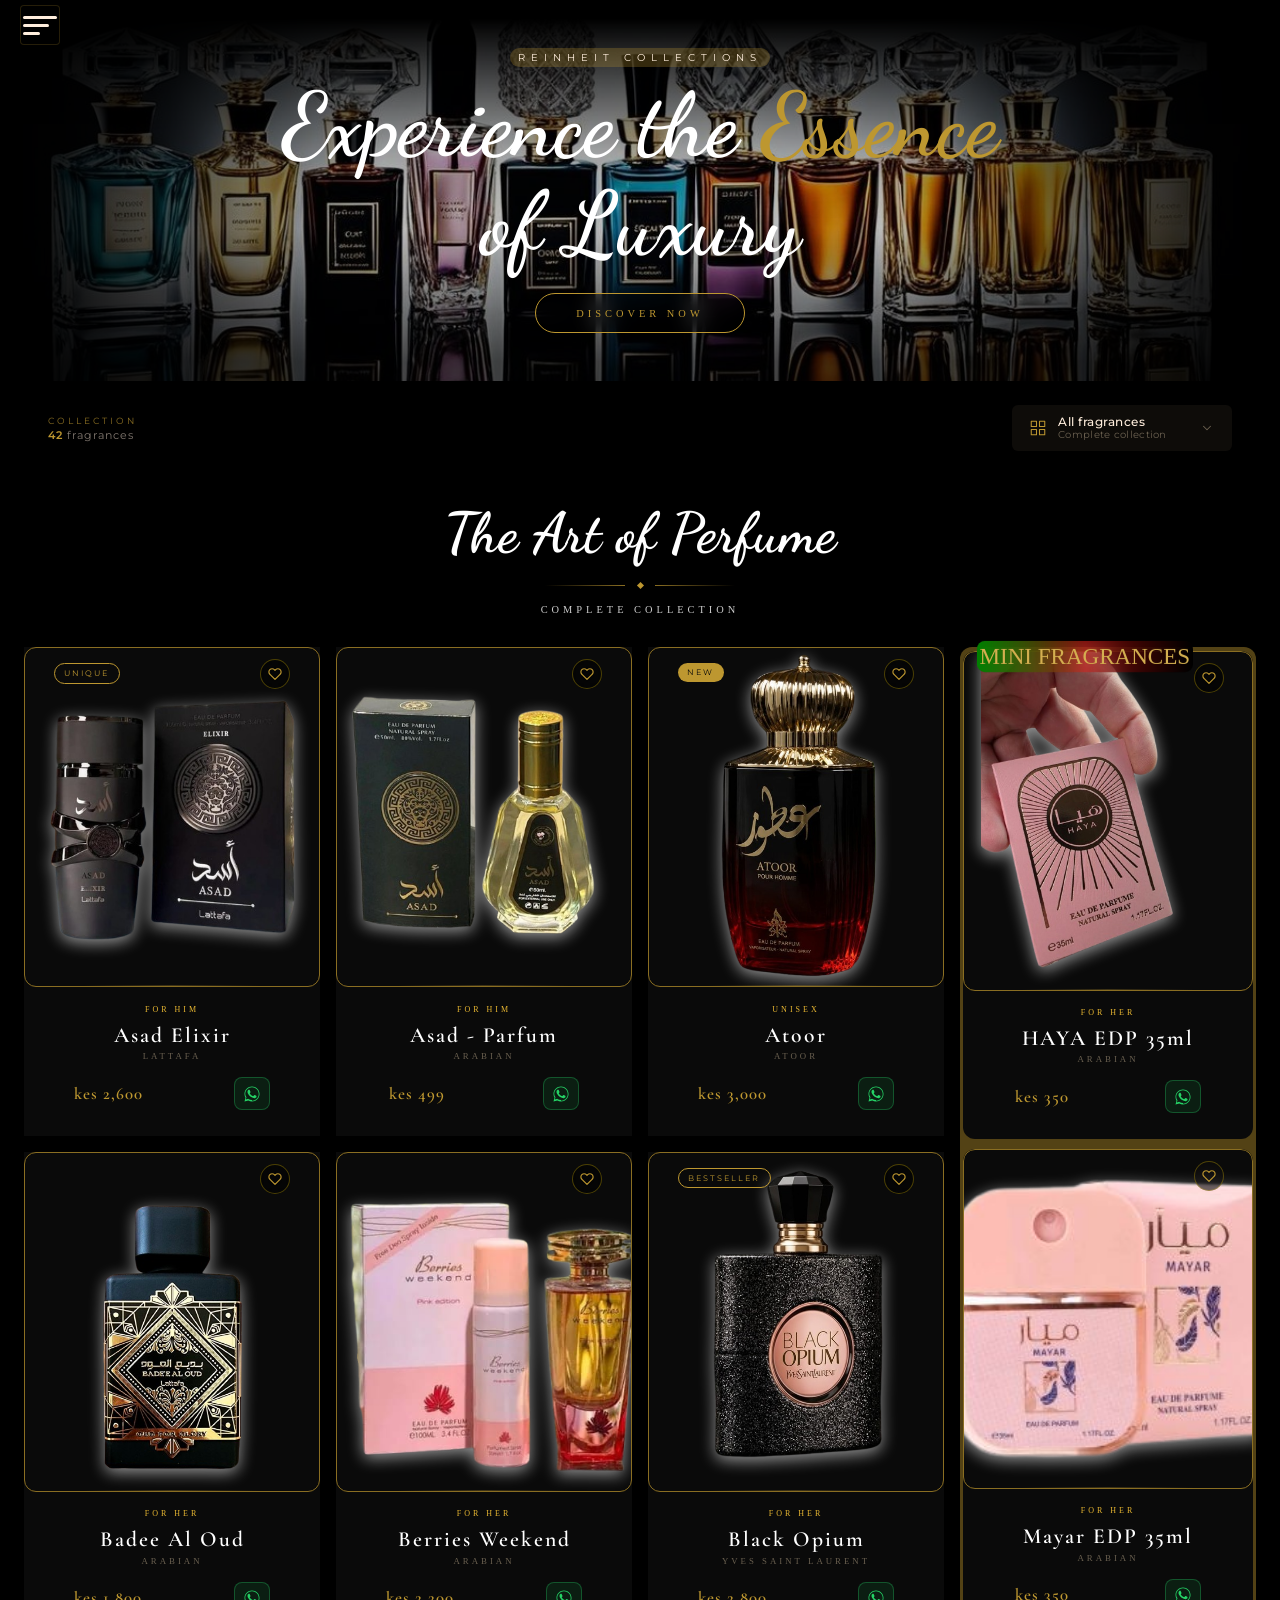
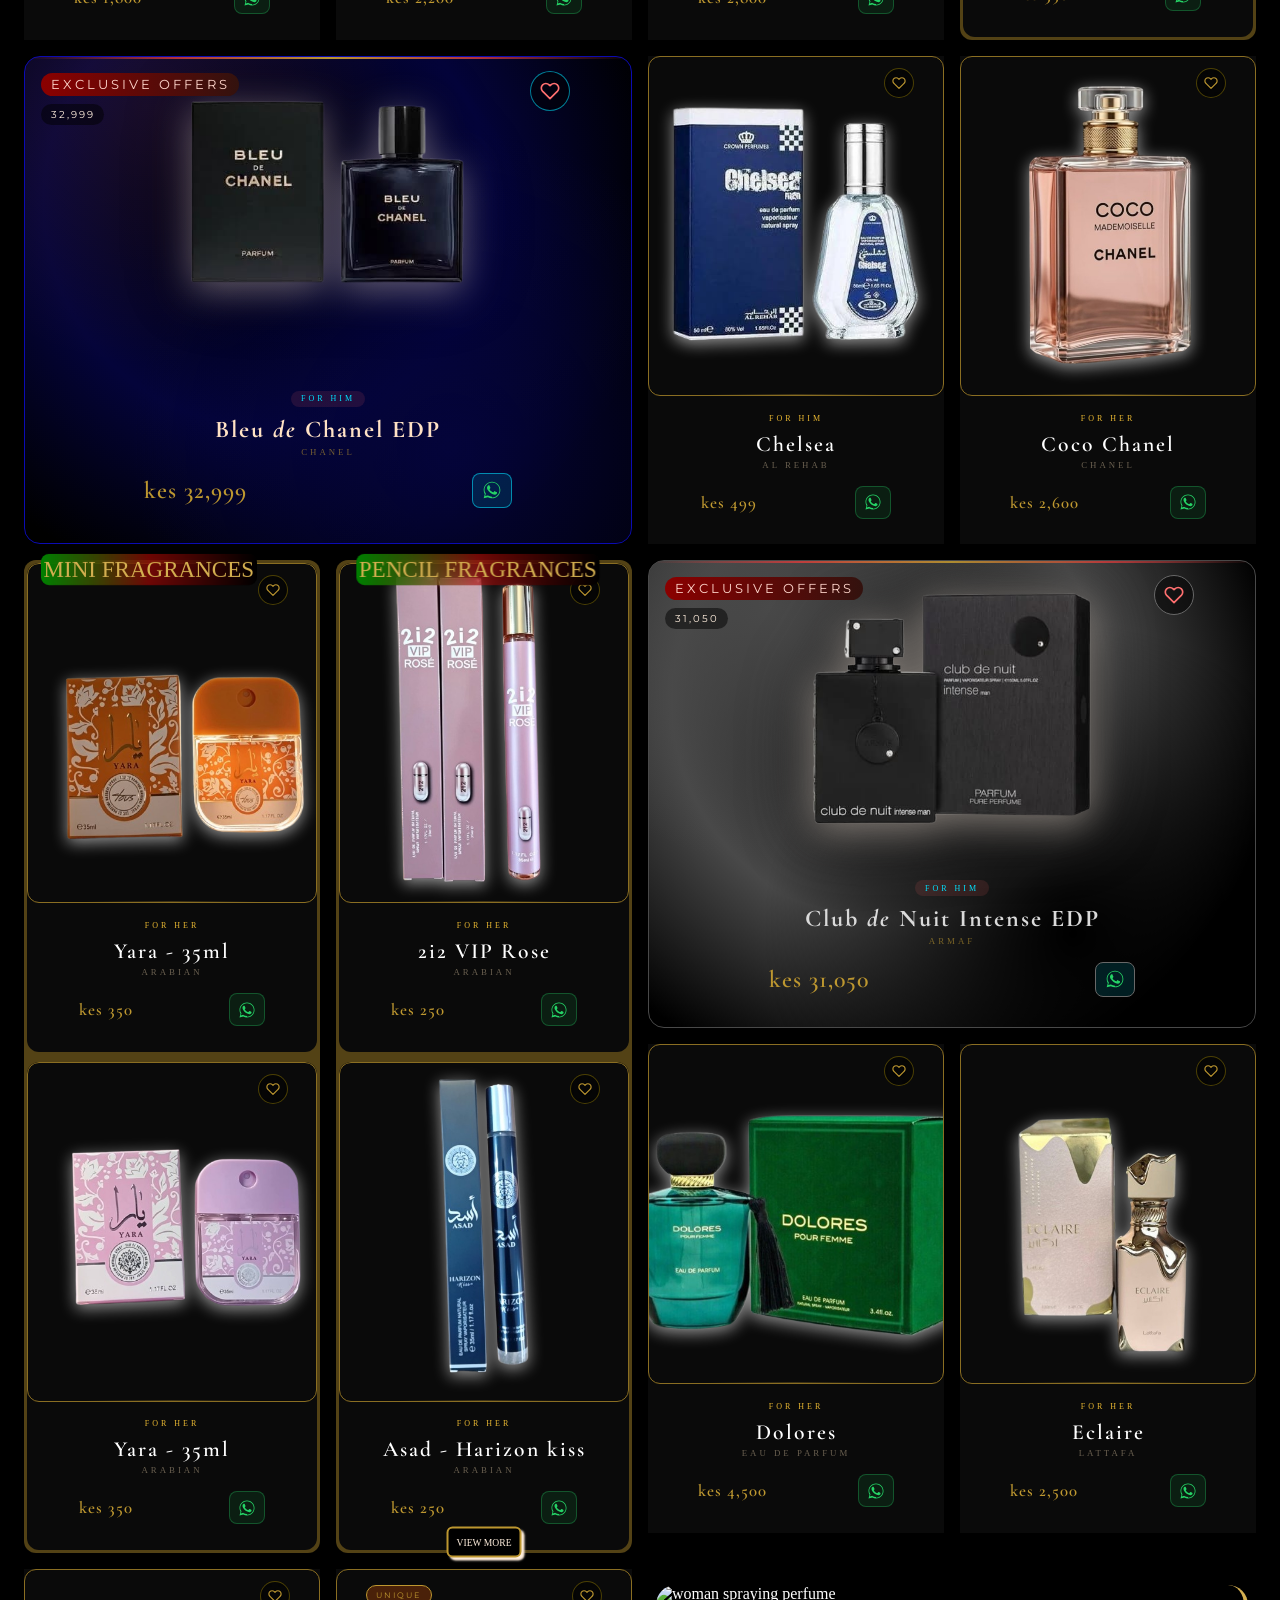
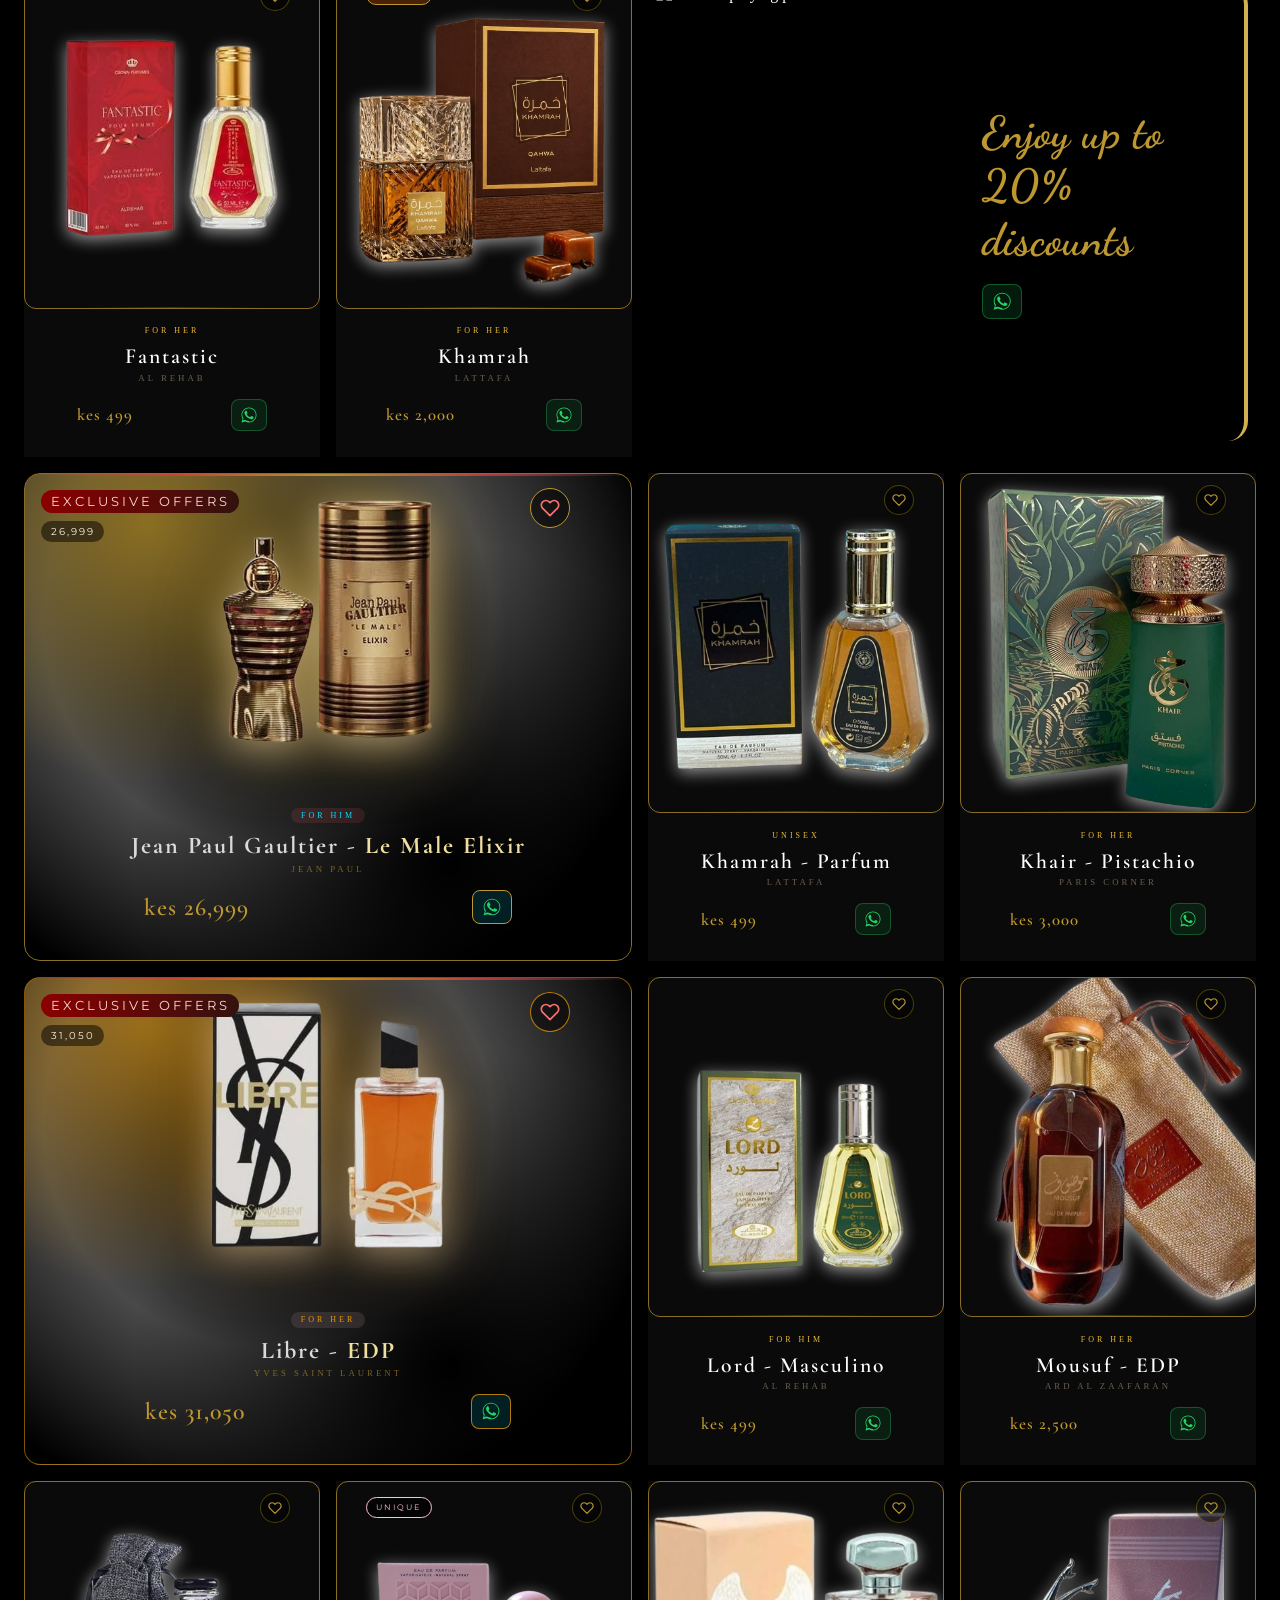
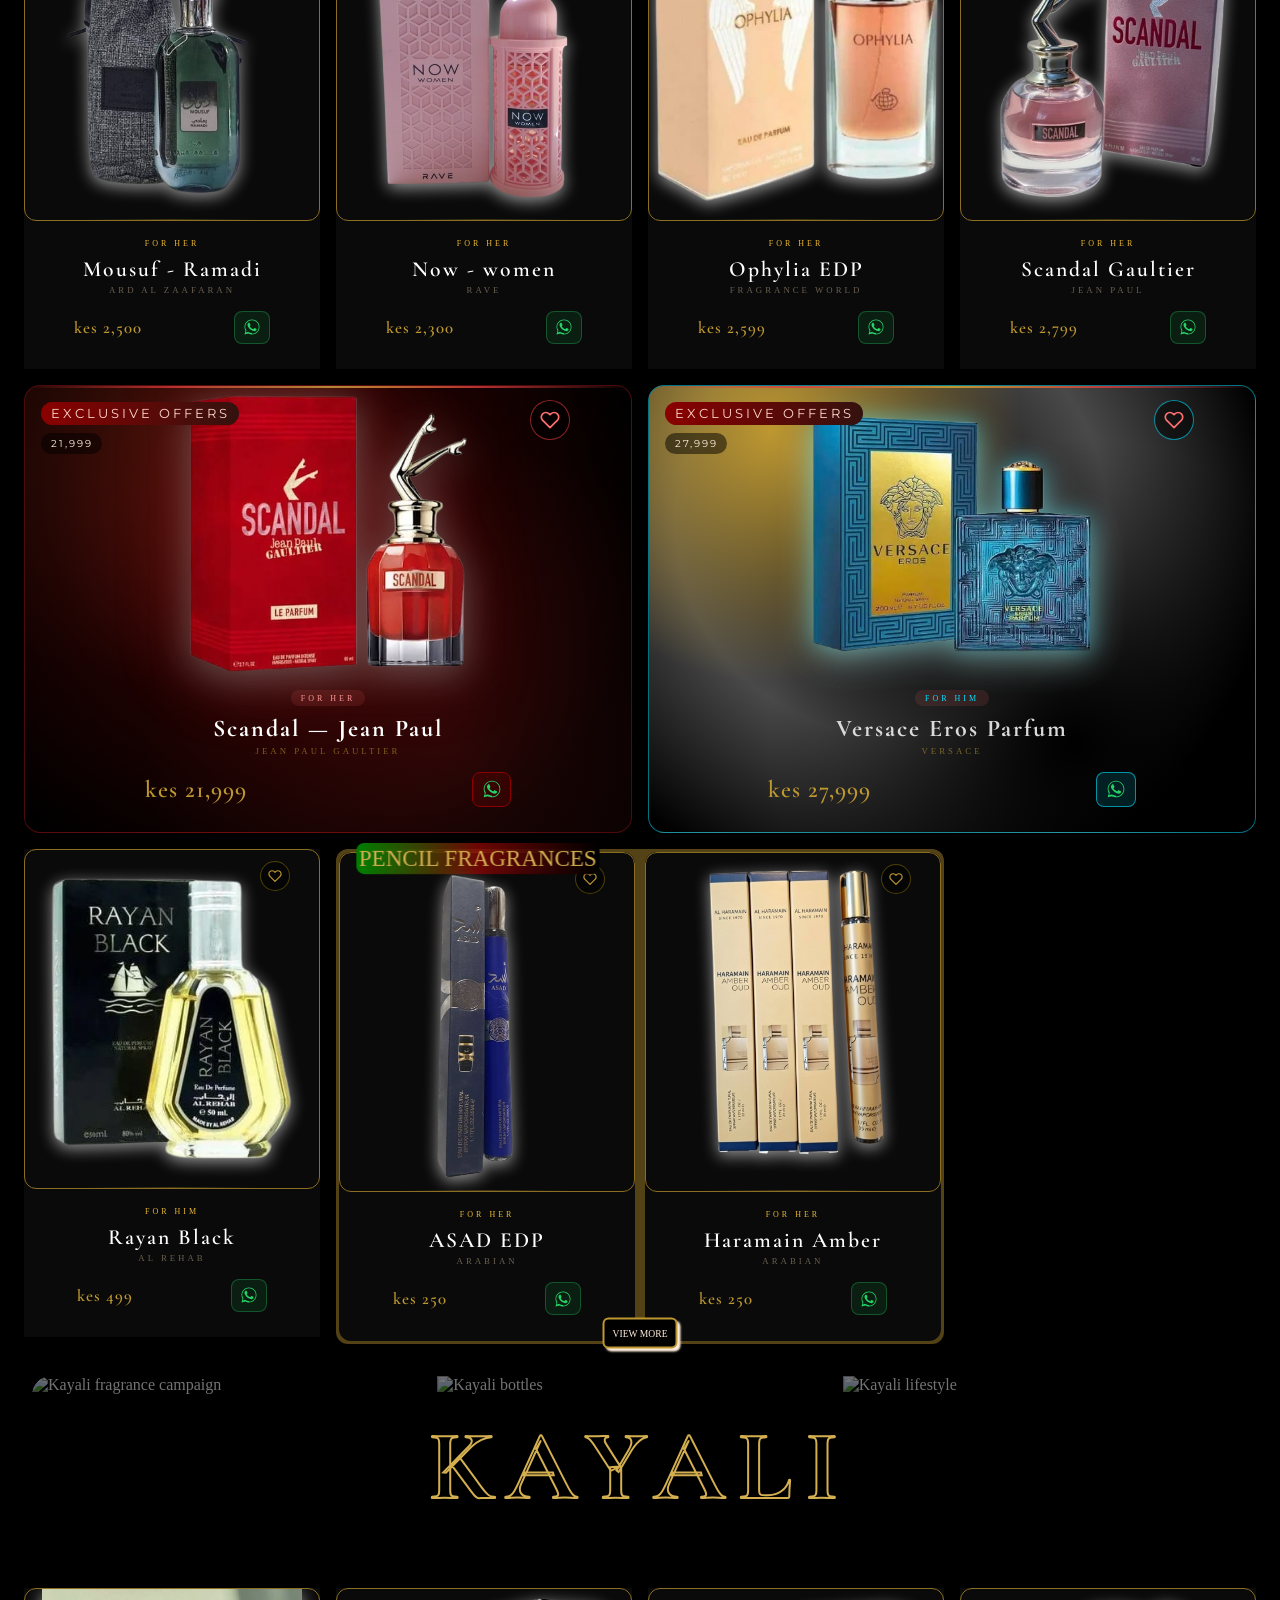
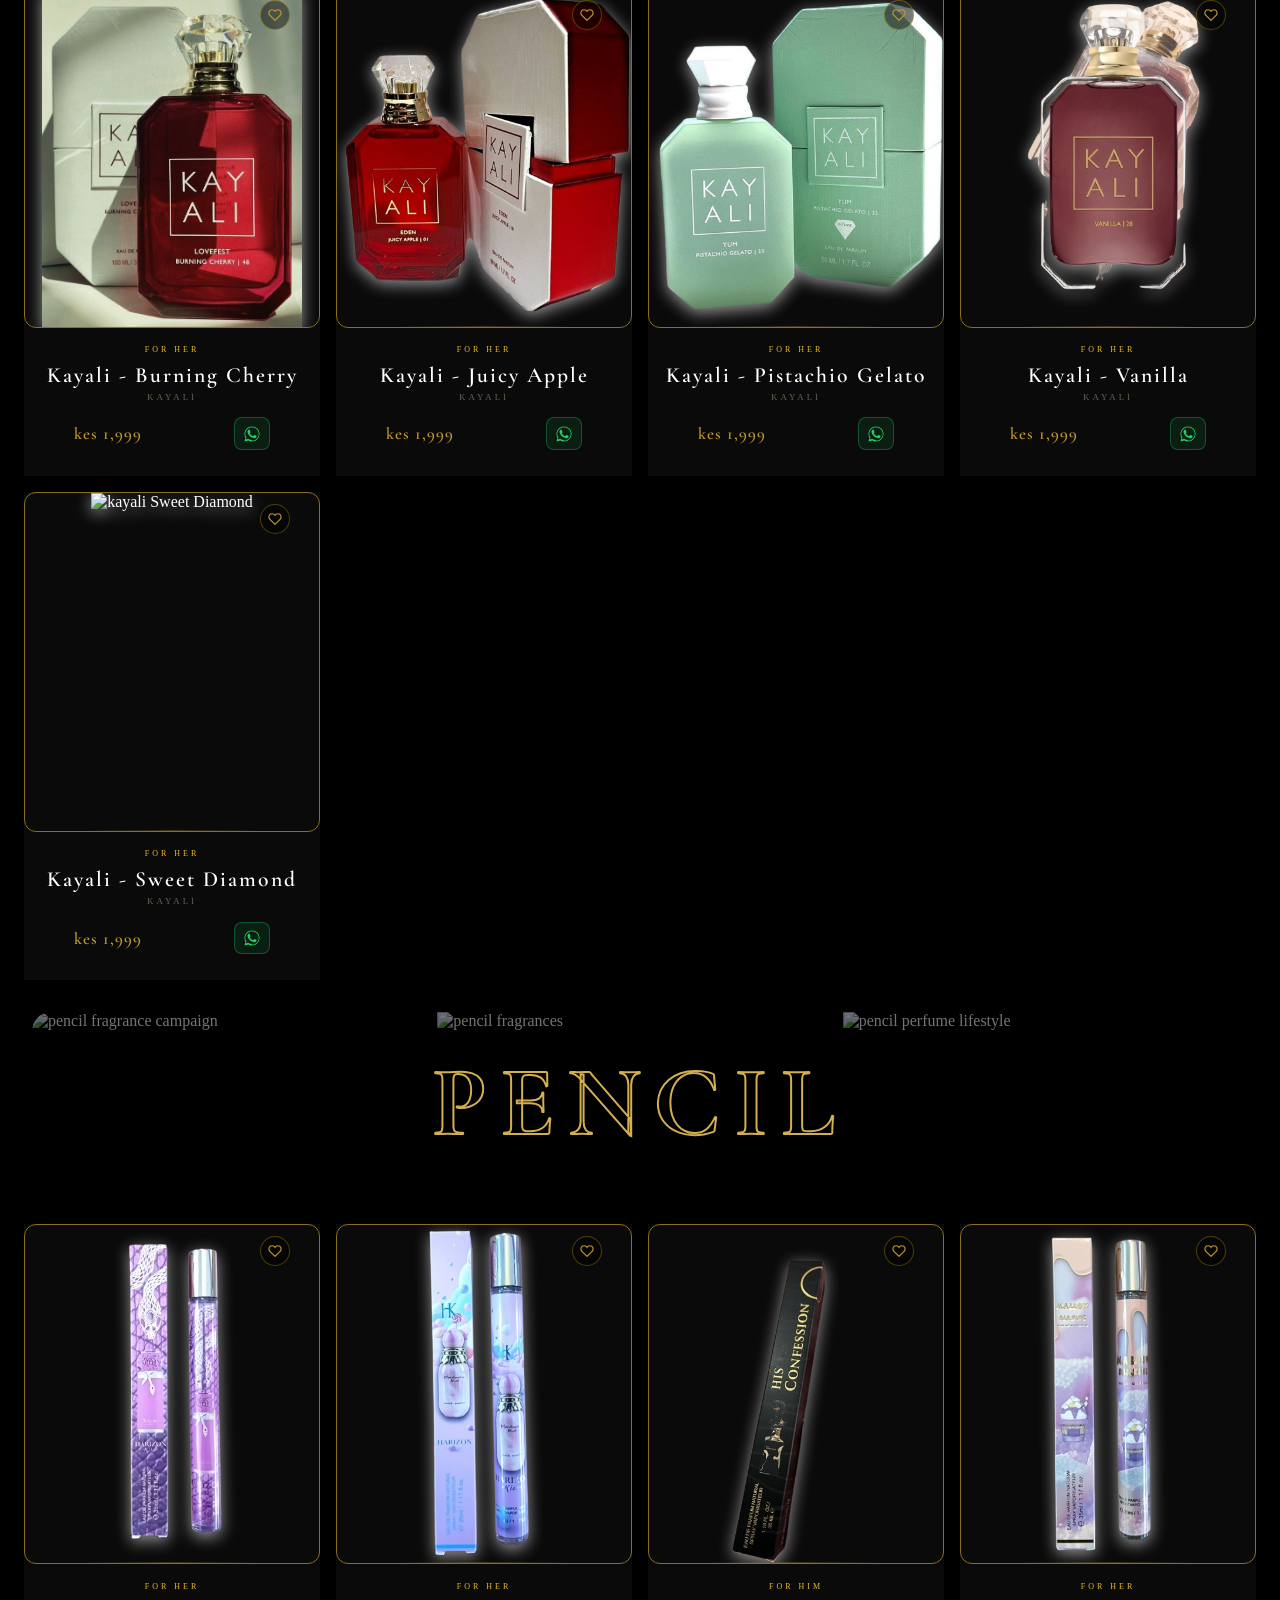
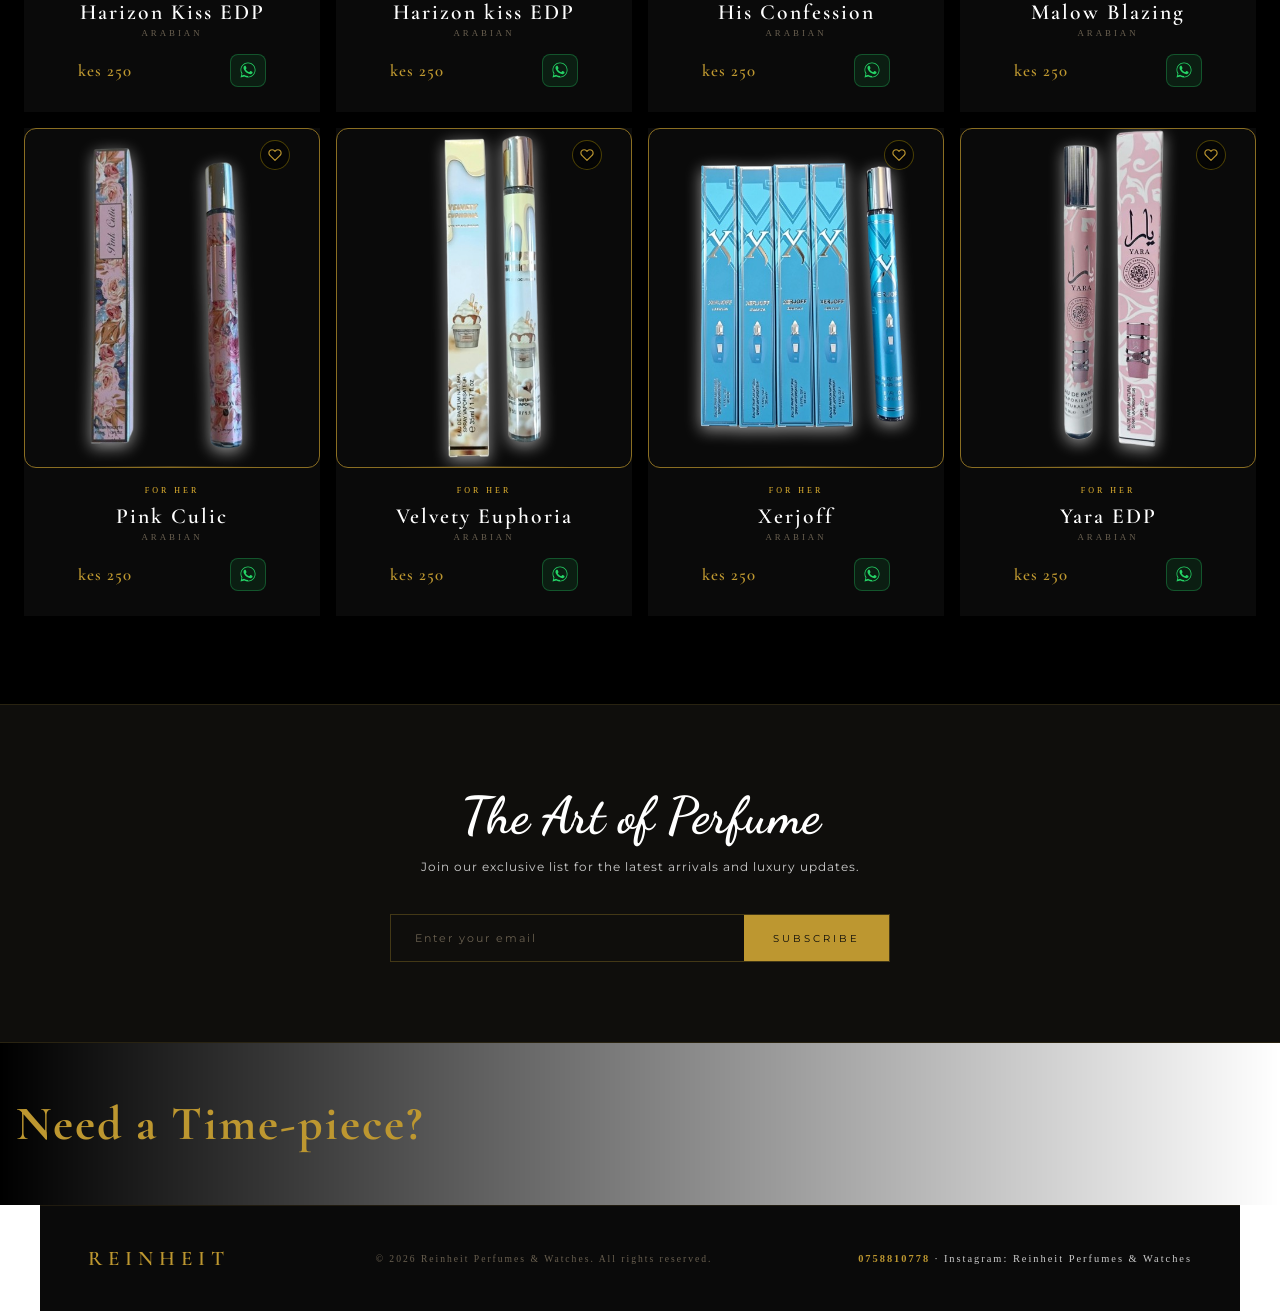
==== commit 7ab99c89: "Update on mini-perfumes and perfume pencils" ====
--- a/shop.html
+++ b/shop.html
@@ -81,27 +81,145 @@
     <a href="#perfumes" class="btn-discover">Discover Now</a>
 </section>
 
+
+
+<!-- ALL PERFUMES -->
+<section class="all-perfumes">
+
+
 <!-- FILTER -->
 <div class="filter-section reveal" id="perfumes">
-    <p class="filter-label">Filter <span id="count">0</span></p>
-    <div class="filter-tags">
-        <button class="filter-tag" data-filter="all">All</button>
-        <button class="filter-tag" data-filter="unisex" style="border-left: 1px solid var(--gold);">UNISEX</button>
-        <button class="filter-tag" data-filter="women" style="border-left: 1px solid var(--gold);"><img src="femenine.png" alt="femenine icon"></button>
-        <button class="filter-tag" data-filter="men" style="border-left: 1px solid var(--gold);"><img src="man.png" alt="male icon"></button>
-        
-        <button class="filter-tag" data-filter="oud" style="border-left: 1px solid var(--gold);"><img src="aroma.png" alt="oud icon"></button>
-    </div>
+
+    <div class="filter-bar">
+
+        <div class="filter-meta">
+            <span class="filter-eyebrow">Collection</span>
+            <span class="filter-count-line">
+                <span id="count">0</span> fragrances
+            </span>
+        </div>
+
+        <div class="fd-wrap" id="fdWrap">
+
+            <!-- TRIGGER BUTTON -->
+            <button class="fd-trigger" id="fdTrigger" aria-haspopup="listbox" aria-expanded="false">
+                <span class="fd-trigger-left">
+                    <span class="fd-trigger-icon" id="fdTriggerIcon">
+                        <svg viewBox="0 0 24 24" fill="none" stroke="currentColor" stroke-width="1.4" stroke-linecap="round" stroke-linejoin="round"><rect x="3" y="3" width="7" height="7"/><rect x="14" y="3" width="7" height="7"/><rect x="3" y="14" width="7" height="7"/><rect x="14" y="14" width="7" height="7"/></svg>
+                    </span>
+                    <span class="fd-trigger-text">
+                        <span class="fd-trigger-label" id="fdTriggerLabel">All fragrances</span>
+                        <span class="fd-trigger-sub" id="fdTriggerSub">Complete collection</span>
+                    </span>
+                </span>
+                <span class="fd-trigger-right">
+                    <span class="fd-active-dot" id="fdActiveDot"></span>
+                    <svg class="fd-chevron" id="fdChevron" viewBox="0 0 24 24" fill="none" stroke="currentColor" stroke-width="1.8" stroke-linecap="round" stroke-linejoin="round"><polyline points="6 9 12 15 18 9"/></svg>
+                </span>
+            </button>
+
+            <!-- DROPDOWN MENU -->
+            <div class="fd-menu" id="fdMenu" role="listbox">
+
+                <!-- SEARCH -->
+                <div class="fd-search-row">
+                    <svg viewBox="0 0 24 24" fill="none" stroke="currentColor" stroke-width="1.6" stroke-linecap="round" stroke-linejoin="round"><circle cx="11" cy="11" r="8"/><line x1="21" y1="21" x2="16.65" y2="16.65"/></svg>
+                    <input class="fd-search" id="fdSearch" type="text" placeholder="Search categories..." autocomplete="off" spellcheck="false">
+                </div>
+
+                <!-- GROUP: Browse by -->
+                <p class="fd-group-label" data-group="browse">Browse by</p>
+
+                <button class="fd-item active" data-filter="all"
+                    data-label="All fragrances" data-sub="Complete collection"
+                    data-icon="grid" role="option" aria-selected="true">
+                    <span class="fd-item-icon">
+                        <svg viewBox="0 0 24 24" fill="none" stroke="currentColor" stroke-width="1.4" stroke-linecap="round" stroke-linejoin="round"><rect x="3" y="3" width="7" height="7"/><rect x="14" y="3" width="7" height="7"/><rect x="3" y="14" width="7" height="7"/><rect x="14" y="14" width="7" height="7"/></svg>
+                    </span>
+                    <span class="fd-item-text">
+                        <span class="fd-item-name">All fragrances</span>
+                        <span class="fd-item-desc">Complete collection</span>
+                    </span>
+                    <svg class="fd-item-check" viewBox="0 0 24 24" fill="none" stroke="currentColor" stroke-width="2" stroke-linecap="round" stroke-linejoin="round"><polyline points="20 6 9 17 4 12"/></svg>
+                </button>
+
+                <button class="fd-item" data-filter="unisex"
+                    data-label="Unisex" data-sub="Gender-fluid blends"
+                    data-icon="unisex" role="option" aria-selected="false">
+                    <span class="fd-item-icon">
+                        <svg viewBox="0 0 24 24" fill="none" stroke="currentColor" stroke-width="1.4" stroke-linecap="round" stroke-linejoin="round"><circle cx="12" cy="7" r="4"/><path d="M5.5 21v-2a6.5 6.5 0 0 1 13 0v2"/><line x1="12" y1="11" x2="12" y2="14"/></svg>
+                    </span>
+                    <span class="fd-item-text">
+                        <span class="fd-item-name">Unisex</span>
+                        <span class="fd-item-desc">Gender-fluid blends</span>
+                    </span>
+                    <svg class="fd-item-check" viewBox="0 0 24 24" fill="none" stroke="currentColor" stroke-width="2" stroke-linecap="round" stroke-linejoin="round"><polyline points="20 6 9 17 4 12"/></svg>
+                </button>
+
+                <button class="fd-item" data-filter="women"
+                    data-label="For her" data-sub="Feminine florals &amp; musks"
+                    data-icon="women" role="option" aria-selected="false">
+                    <span class="fd-item-icon">
+                        <img src="femenine.png" alt="">
+                    </span>
+                    <span class="fd-item-text">
+                        <span class="fd-item-name">For her</span>
+                        <span class="fd-item-desc">Feminine florals &amp; musks</span>
+                    </span>
+                    <svg class="fd-item-check" viewBox="0 0 24 24" fill="none" stroke="currentColor" stroke-width="2" stroke-linecap="round" stroke-linejoin="round"><polyline points="20 6 9 17 4 12"/></svg>
+                </button>
+
+                <button class="fd-item" data-filter="men"
+                    data-label="For him" data-sub="Bold woods &amp; spices"
+                    data-icon="men" role="option" aria-selected="false">
+                    <span class="fd-item-icon">
+                        <img src="man.png" alt="">
+                    </span>
+                    <span class="fd-item-text">
+                        <span class="fd-item-name">For him</span>
+                        <span class="fd-item-desc">Bold woods &amp; spices</span>
+                    </span>
+                    <svg class="fd-item-check" viewBox="0 0 24 24" fill="none" stroke="currentColor" stroke-width="2" stroke-linecap="round" stroke-linejoin="round"><polyline points="20 6 9 17 4 12"/></svg>
+                </button>
+
+                <!-- DIVIDER -->
+                <div class="fd-divider" data-group="divider"></div>
+                <p class="fd-group-label" data-group="special">Special</p>
+
+                <button class="fd-item" data-filter="oud"
+                    data-label="Oud" data-sub="Rare resinous accords"
+                    data-icon="oud" role="option" aria-selected="false">
+                    <span class="fd-item-icon">
+                        <img src="aroma.png" alt="">
+                    </span>
+                    <span class="fd-item-text">
+                        <span class="fd-item-name">Oud</span>
+                        <span class="fd-item-desc">Rare resinous accords</span>
+                    </span>
+                    <svg class="fd-item-check" viewBox="0 0 24 24" fill="none" stroke="currentColor" stroke-width="2" stroke-linecap="round" stroke-linejoin="round"><polyline points="20 6 9 17 4 12"/></svg>
+                </button>
+
+                <!-- FOOTER -->
+                <div class="fd-footer">
+                    <span class="fd-footer-count"><span id="fdMenuCount">0</span> fragrances</span>
+                    <button class="fd-clear" id="fdClear">Clear filter</button>
+                </div>
+
+            </div><!-- /fd-menu -->
+        </div><!-- /fd-wrap -->
+
+    </div><!-- /filter-bar -->
+
 </div>
 
-<!-- ALL PERFUMES -->
-<section class="all-perfumes">
+<!-- PERFUME SECTION CONTENT -->
     <div class="section-header reveal">
         <h2>The Art of Perfume</h2>
         <div class="ornament"><span></span><i></i><span></span></div>
         <p class="sub">Complete Collection</p>
     </div>
 
+<!-- PERFUME PRODUCTS GRID -->
     <div class="perfumes-grid" id="perfumes-grid">
 
         <!-- asad lattafa -->
@@ -133,7 +251,6 @@
             </div>
         </div>
 
-
         <!-- asad-499 -->
         <div class="perf-card reveal" data-category="men">
             <button class="fav-btn" aria-label="Add to favourites"
@@ -162,7 +279,6 @@
             </div>
         </div>
 
-
         <!-- atoor pour homme -->
         <div class="perf-card reveal atoor-pour-homme" data-category="unisex">
             <span class=" badge-new">New</span>
@@ -193,6 +309,72 @@
         </div>
 
 
+        <!-- START OF MINI-PERFUMES -->
+         <!-- mini perfumes container -->
+    <div class="reveal mini-container" >
+        <p class="mini-title">MINI FRAGRANCES</p>
+        <!-- HAYA mini -->
+        <div class="perf-card reveal" data-category="women">
+
+            <button class="fav-btn" aria-label="Add to favourites"
+                data-name="Haya EDP 35ml" 
+                data-price="kes 350" data-img="maya-mini.jpg">
+                <svg viewBox="0 0 24 24" stroke-linecap="round" stroke-linejoin="round" stroke-width="2">
+                    <path d="M20.84 4.61a5.5 5.5 0 0 0-7.78 0L12 5.67l-1.06-1.06a5.5 5.5 0 0 0-7.78 7.78l1.06 1.06L12 21.23l7.78-7.78 1.06-1.06a5.5 5.5 0 0 0 0-7.78z"/>
+                </svg>
+            </button>
+
+            <div class="img-area">
+                <img src="maya-mini.jpg" alt="haya edp">
+            </div>
+            <div class="info">
+                <span class="tag">For Her</span>
+                <p class="name">HAYA EDP 35ml</p>
+                <p class="brand">Arabian</p>
+                <div class="card-bottom-row">
+                    <span class="perfume-price">kes 350</span>
+                    <button class="wa-btn" aria-label="Enquire via WhatsApp"
+                        onclick="openWhatsApp('Haya EDP 35ml', 'kes 350')">
+                        <svg viewBox="0 0 24 24" fill="none">
+                            <path d="M17.472 14.382c-.297-.149-1.758-.867-2.03-.967-.273-.099-.471-.148-.67.15-.197.297-.767.966-.94 1.164-.173.199-.347.223-.644.075-.297-.15-1.255-.463-2.39-1.475-.883-.788-1.48-1.761-1.653-2.059-.173-.297-.018-.458.13-.606.134-.133.298-.347.446-.52.149-.174.198-.298.298-.497.099-.198.05-.371-.025-.52-.075-.149-.669-1.612-.916-2.207-.242-.579-.487-.5-.669-.51-.173-.008-.371-.01-.57-.01-.198 0-.52.074-.792.372-.272.297-1.04 1.016-1.04 2.479 0 1.462 1.065 2.875 1.213 3.074.149.198 2.096 3.2 5.077 4.487.709.306 1.262.489 1.694.625.712.227 1.36.195 1.871.118.571-.085 1.758-.719 2.006-1.413.248-.694.248-1.289.173-1.413-.074-.124-.272-.198-.57-.347z" fill="#25D366"/>
+                            <path d="M12 2C6.48 2 2 6.48 2 12c0 1.85.5 3.58 1.37 5.07L2 22l5.1-1.33C8.52 21.55 10.22 22 12 22c5.52 0 10-4.48 10-10S17.52 2 12 2zm0 18c-1.77 0-3.41-.49-4.81-1.34l-.34-.2-3.03.79.81-2.96-.22-.35C3.49 14.74 3 13.43 3 12c0-4.97 4.03-9 9-9s9 4.03 9 9-4.03 9-9 9z" fill="#25D366"/>
+                        </svg>
+                    </button>
+                </div>
+            </div>
+        </div>
+
+        <!-- MAYAr EDP MINI -->
+        <div class="perf-card reveal" data-category="women">
+            <button class="fav-btn" aria-label="Add to favourites"
+                data-name="Mayar EDP 35ml" data-brand="Arabian" data-price="kes 350" data-img="mayar-EDP-mini.jpg">
+                <svg viewBox="0 0 24 24" stroke-linecap="round" stroke-linejoin="round" stroke-width="2">
+                    <path d="M20.84 4.61a5.5 5.5 0 0 0-7.78 0L12 5.67l-1.06-1.06a5.5 5.5 0 0 0-7.78 7.78l1.06 1.06L12 21.23l7.78-7.78 1.06-1.06a5.5 5.5 0 0 0 0-7.78z"/>
+                </svg>
+            </button>
+            <div class="img-area">
+                <img src="mayar-EDP-mini.jpg" alt="bade'e al oud">
+            </div>
+            <div class="info">
+                <span class="tag">For Her</span>
+                <p class="name">Mayar EDP 35ml</p>
+                <p class="brand">Arabian</p>
+                <div class="card-bottom-row">
+                    <span class="perfume-price">kes 350</span>
+                    <button class="wa-btn" aria-label="Enquire via WhatsApp"
+                        onclick="openWhatsApp('Mayar EDP', 'kes 350')">
+                        <svg viewBox="0 0 24 24" fill="none">
+                            <path d="M17.472 14.382c-.297-.149-1.758-.867-2.03-.967-.273-.099-.471-.148-.67.15-.197.297-.767.966-.94 1.164-.173.199-.347.223-.644.075-.297-.15-1.255-.463-2.39-1.475-.883-.788-1.48-1.761-1.653-2.059-.173-.297-.018-.458.13-.606.134-.133.298-.347.446-.52.149-.174.198-.298.298-.497.099-.198.05-.371-.025-.52-.075-.149-.669-1.612-.916-2.207-.242-.579-.487-.5-.669-.51-.173-.008-.371-.01-.57-.01-.198 0-.52.074-.792.372-.272.297-1.04 1.016-1.04 2.479 0 1.462 1.065 2.875 1.213 3.074.149.198 2.096 3.2 5.077 4.487.709.306 1.262.489 1.694.625.712.227 1.36.195 1.871.118.571-.085 1.758-.719 2.006-1.413.248-.694.248-1.289.173-1.413-.074-.124-.272-.198-.57-.347z" fill="#25D366"/>
+                            <path d="M12 2C6.48 2 2 6.48 2 12c0 1.85.5 3.58 1.37 5.07L2 22l5.1-1.33C8.52 21.55 10.22 22 12 22c5.52 0 10-4.48 10-10S17.52 2 12 2zm0 18c-1.77 0-3.41-.49-4.81-1.34l-.34-.2-3.03.79.81-2.96-.22-.35C3.49 14.74 3 13.43 3 12c0-4.97 4.03-9 9-9s9 4.03 9 9-4.03 9-9 9z" fill="#25D366"/>
+                        </svg>
+                    </button>
+                </div>
+            </div>
+        </div>
+          
+    </div>
+
+
         <!-- Badee Al Oud -->
         <div class="perf-card reveal" data-category="women">
             <button class="fav-btn" aria-label="Add to favourites"
@@ -221,7 +403,6 @@
             </div>
         </div>
 
-
         <!-- Berries weekend-->
         <div class="perf-card reveal" data-category="women">
             <button class="fav-btn" aria-label="Add to favourites"
@@ -249,7 +430,6 @@
                 </div>
             </div>
         </div>
-
 
         <!-- black opium -->
         <div class="perf-card reveal black-opium" data-category="women">
@@ -343,7 +523,6 @@
             </div>
         </div>
 
-
         <!-- coco chanel -->
         <div class="perf-card reveal" data-category="women">
             <button class="fav-btn" aria-label="Add to favourites"
@@ -371,6 +550,136 @@
                 </div>
             </div>
         </div>
+
+         <!-- mini perfumes container -->
+    <div class="reveal mini-container mini-container2" >
+        <p class="mini-title">MINI FRAGRANCES</p>
+        <!-- YARA MINI ORANGE -->
+        <div class="perf-card reveal" data-category="women">
+
+            <button class="fav-btn" aria-label="Add to favourites"
+                data-name="Yara - 35ml" 
+                data-price="kes 350" data-img="yara-mini-orange.jpg">
+                <svg viewBox="0 0 24 24" stroke-linecap="round" stroke-linejoin="round" stroke-width="2">
+                    <path d="M20.84 4.61a5.5 5.5 0 0 0-7.78 0L12 5.67l-1.06-1.06a5.5 5.5 0 0 0-7.78 7.78l1.06 1.06L12 21.23l7.78-7.78 1.06-1.06a5.5 5.5 0 0 0 0-7.78z"/>
+                </svg>
+            </button>
+
+            <div class="img-area">
+                <img src="yara-mini-orange.jpg" alt="yara perfume">
+            </div>
+            <div class="info">
+                <span class="tag">For Her</span>
+                <p class="name">Yara - 35ml</p>
+                <p class="brand">Arabian</p>
+                <div class="card-bottom-row">
+                    <span class="perfume-price">kes 350</span>
+                    <button class="wa-btn" aria-label="Enquire via WhatsApp"
+                        onclick="openWhatsApp('Yara - orange 35ml', 'kes 350')">
+                        <svg viewBox="0 0 24 24" fill="none">
+                            <path d="M17.472 14.382c-.297-.149-1.758-.867-2.03-.967-.273-.099-.471-.148-.67.15-.197.297-.767.966-.94 1.164-.173.199-.347.223-.644.075-.297-.15-1.255-.463-2.39-1.475-.883-.788-1.48-1.761-1.653-2.059-.173-.297-.018-.458.13-.606.134-.133.298-.347.446-.52.149-.174.198-.298.298-.497.099-.198.05-.371-.025-.52-.075-.149-.669-1.612-.916-2.207-.242-.579-.487-.5-.669-.51-.173-.008-.371-.01-.57-.01-.198 0-.52.074-.792.372-.272.297-1.04 1.016-1.04 2.479 0 1.462 1.065 2.875 1.213 3.074.149.198 2.096 3.2 5.077 4.487.709.306 1.262.489 1.694.625.712.227 1.36.195 1.871.118.571-.085 1.758-.719 2.006-1.413.248-.694.248-1.289.173-1.413-.074-.124-.272-.198-.57-.347z" fill="#25D366"/>
+                            <path d="M12 2C6.48 2 2 6.48 2 12c0 1.85.5 3.58 1.37 5.07L2 22l5.1-1.33C8.52 21.55 10.22 22 12 22c5.52 0 10-4.48 10-10S17.52 2 12 2zm0 18c-1.77 0-3.41-.49-4.81-1.34l-.34-.2-3.03.79.81-2.96-.22-.35C3.49 14.74 3 13.43 3 12c0-4.97 4.03-9 9-9s9 4.03 9 9-4.03 9-9 9z" fill="#25D366"/>
+                        </svg>
+                    </button>
+                </div>
+            </div>
+        </div>
+
+        <!-- YARA MINI PINK -->
+        <div class="perf-card reveal" data-category="women">
+            <button class="fav-btn" aria-label="Add to favourites"
+                data-name="Yara - 35ml" data-brand="Arabian" data-price="kes 350" data-img="yara-mini-pink.jpg">
+                <svg viewBox="0 0 24 24" stroke-linecap="round" stroke-linejoin="round" stroke-width="2">
+                    <path d="M20.84 4.61a5.5 5.5 0 0 0-7.78 0L12 5.67l-1.06-1.06a5.5 5.5 0 0 0-7.78 7.78l1.06 1.06L12 21.23l7.78-7.78 1.06-1.06a5.5 5.5 0 0 0 0-7.78z"/>
+                </svg>
+            </button>
+            <div class="img-area">
+                <img src="yara-mini-pink.jpg" alt="yara">
+            </div>
+            <div class="info">
+                <span class="tag">For Her</span>
+                <p class="name">Yara - 35ml</p>
+                <p class="brand">Arabian</p>
+                <div class="card-bottom-row">
+                    <span class="perfume-price">kes 350</span>
+                    <button class="wa-btn" aria-label="Enquire via WhatsApp"
+                        onclick="openWhatsApp('Yara - pink 35ml', 'kes 350')">
+                        <svg viewBox="0 0 24 24" fill="none">
+                            <path d="M17.472 14.382c-.297-.149-1.758-.867-2.03-.967-.273-.099-.471-.148-.67.15-.197.297-.767.966-.94 1.164-.173.199-.347.223-.644.075-.297-.15-1.255-.463-2.39-1.475-.883-.788-1.48-1.761-1.653-2.059-.173-.297-.018-.458.13-.606.134-.133.298-.347.446-.52.149-.174.198-.298.298-.497.099-.198.05-.371-.025-.52-.075-.149-.669-1.612-.916-2.207-.242-.579-.487-.5-.669-.51-.173-.008-.371-.01-.57-.01-.198 0-.52.074-.792.372-.272.297-1.04 1.016-1.04 2.479 0 1.462 1.065 2.875 1.213 3.074.149.198 2.096 3.2 5.077 4.487.709.306 1.262.489 1.694.625.712.227 1.36.195 1.871.118.571-.085 1.758-.719 2.006-1.413.248-.694.248-1.289.173-1.413-.074-.124-.272-.198-.57-.347z" fill="#25D366"/>
+                            <path d="M12 2C6.48 2 2 6.48 2 12c0 1.85.5 3.58 1.37 5.07L2 22l5.1-1.33C8.52 21.55 10.22 22 12 22c5.52 0 10-4.48 10-10S17.52 2 12 2zm0 18c-1.77 0-3.41-.49-4.81-1.34l-.34-.2-3.03.79.81-2.96-.22-.35C3.49 14.74 3 13.43 3 12c0-4.97 4.03-9 9-9s9 4.03 9 9-4.03 9-9 9z" fill="#25D366"/>
+                        </svg>
+                    </button>
+                </div>
+            </div>
+        </div>
+          
+    </div>
+        <!-- pencil fragrances container -->
+    <div class="reveal mini-container mini-container2" >
+        <p class="mini-title pencil">PENCIL FRAGRANCES</p>
+        <!-- 2I2 VIP ROSE PENCIL -->
+        <div class="perf-card reveal" data-category="women">
+
+            <button class="fav-btn" aria-label="Add to favourites"
+                data-name="2i2 VIP Rose" 
+                data-price="kes 250" data-img="2i2-vip-rose-stick.jpg">
+                <svg viewBox="0 0 24 24" stroke-linecap="round" stroke-linejoin="round" stroke-width="2">
+                    <path d="M20.84 4.61a5.5 5.5 0 0 0-7.78 0L12 5.67l-1.06-1.06a5.5 5.5 0 0 0-7.78 7.78l1.06 1.06L12 21.23l7.78-7.78 1.06-1.06a5.5 5.5 0 0 0 0-7.78z"/>
+                </svg>
+            </button>
+
+            <div class="img-area">
+                <img src="2i2-vip-rose-stick.jpg" alt="2i2 vip rose">
+            </div>
+            <div class="info">
+                <span class="tag">For Her</span>
+                <p class="name">2i2 VIP Rose</p>
+                <p class="brand">Arabian</p>
+                <div class="card-bottom-row">
+                    <span class="perfume-price">kes 250</span>
+                    <button class="wa-btn" aria-label="Enquire via WhatsApp"
+                        onclick="openWhatsApp('2i2 VIP Rose', 'kes 250')">
+                        <svg viewBox="0 0 24 24" fill="none">
+                            <path d="M17.472 14.382c-.297-.149-1.758-.867-2.03-.967-.273-.099-.471-.148-.67.15-.197.297-.767.966-.94 1.164-.173.199-.347.223-.644.075-.297-.15-1.255-.463-2.39-1.475-.883-.788-1.48-1.761-1.653-2.059-.173-.297-.018-.458.13-.606.134-.133.298-.347.446-.52.149-.174.198-.298.298-.497.099-.198.05-.371-.025-.52-.075-.149-.669-1.612-.916-2.207-.242-.579-.487-.5-.669-.51-.173-.008-.371-.01-.57-.01-.198 0-.52.074-.792.372-.272.297-1.04 1.016-1.04 2.479 0 1.462 1.065 2.875 1.213 3.074.149.198 2.096 3.2 5.077 4.487.709.306 1.262.489 1.694.625.712.227 1.36.195 1.871.118.571-.085 1.758-.719 2.006-1.413.248-.694.248-1.289.173-1.413-.074-.124-.272-.198-.57-.347z" fill="#25D366"/>
+                            <path d="M12 2C6.48 2 2 6.48 2 12c0 1.85.5 3.58 1.37 5.07L2 22l5.1-1.33C8.52 21.55 10.22 22 12 22c5.52 0 10-4.48 10-10S17.52 2 12 2zm0 18c-1.77 0-3.41-.49-4.81-1.34l-.34-.2-3.03.79.81-2.96-.22-.35C3.49 14.74 3 13.43 3 12c0-4.97 4.03-9 9-9s9 4.03 9 9-4.03 9-9 9z" fill="#25D366"/>
+                        </svg>
+                    </button>
+                </div>
+            </div>
+        </div>
+
+        <!-- ASAD HARIZON PENCIL -->
+        <div class="perf-card reveal" data-category="women">
+            <button class="fav-btn" aria-label="Add to favourites"
+                data-name="Asad - Harizon kiss" data-brand="Arabian" data-price="kes 250" data-img="asad-harizon-stick.jpg">
+                <svg viewBox="0 0 24 24" stroke-linecap="round" stroke-linejoin="round" stroke-width="2">
+                    <path d="M20.84 4.61a5.5 5.5 0 0 0-7.78 0L12 5.67l-1.06-1.06a5.5 5.5 0 0 0-7.78 7.78l1.06 1.06L12 21.23l7.78-7.78 1.06-1.06a5.5 5.5 0 0 0 0-7.78z"/>
+                </svg>
+            </button>
+            <div class="img-area">
+                <img src="asad-harizon-stick.jpg" alt="ASAD HARIZON PENCIL">
+            </div>
+            <div class="info">
+                <span class="tag">For Her</span>
+                <p class="name">Asad - Harizon kiss</p>
+                <p class="brand">Arabian</p>
+                <div class="card-bottom-row">
+                    <span class="perfume-price">kes 250</span>
+                    <button class="wa-btn" aria-label="Enquire via WhatsApp"
+                        onclick="openWhatsApp('Asad Harizon', 'kes 250')">
+                        <svg viewBox="0 0 24 24" fill="none">
+                            <path d="M17.472 14.382c-.297-.149-1.758-.867-2.03-.967-.273-.099-.471-.148-.67.15-.197.297-.767.966-.94 1.164-.173.199-.347.223-.644.075-.297-.15-1.255-.463-2.39-1.475-.883-.788-1.48-1.761-1.653-2.059-.173-.297-.018-.458.13-.606.134-.133.298-.347.446-.52.149-.174.198-.298.298-.497.099-.198.05-.371-.025-.52-.075-.149-.669-1.612-.916-2.207-.242-.579-.487-.5-.669-.51-.173-.008-.371-.01-.57-.01-.198 0-.52.074-.792.372-.272.297-1.04 1.016-1.04 2.479 0 1.462 1.065 2.875 1.213 3.074.149.198 2.096 3.2 5.077 4.487.709.306 1.262.489 1.694.625.712.227 1.36.195 1.871.118.571-.085 1.758-.719 2.006-1.413.248-.694.248-1.289.173-1.413-.074-.124-.272-.198-.57-.347z" fill="#25D366"/>
+                            <path d="M12 2C6.48 2 2 6.48 2 12c0 1.85.5 3.58 1.37 5.07L2 22l5.1-1.33C8.52 21.55 10.22 22 12 22c5.52 0 10-4.48 10-10S17.52 2 12 2zm0 18c-1.77 0-3.41-.49-4.81-1.34l-.34-.2-3.03.79.81-2.96-.22-.35C3.49 14.74 3 13.43 3 12c0-4.97 4.03-9 9-9s9 4.03 9 9-4.03 9-9 9z" fill="#25D366"/>
+                        </svg>
+                    </button>
+                </div>
+            </div>
+        </div>
+
+        <a href="#pencil2" class="pencil-view-more">VIEW MORE</a>
+          
+    </div>
+
 
     <!-- CLUB DE NUIT — UNIQUE HERO CARD -->
         <div class="reveal club-de-nuit" data-category="men">
@@ -490,7 +799,6 @@
             </div>
         </div>
 
-
         <!-- Khamrah -->
         <div class="perf-card reveal" data-category="unisex">
             <span class=" badge-best" style="background: rgba(104, 44, 10, 0.692);">Unique</span>
@@ -521,7 +829,7 @@
         </div>
 
 
-        <!-- MID ADVERT -->
+    <!-- MID ADVERT -->
         <div class="reveal mid-advert">
             <div class="img-area">
                 <img src="https://i.pinimg.com/736x/99/79/7c/99797c08d55972012cd2975ecba4a411.jpg" alt="woman spraying perfume">
@@ -573,7 +881,6 @@
             </div>
         </div>
 
-
         <!-- Khamrah-499 -->
         <div class="perf-card reveal" data-category="unisex">
             <button class="fav-btn" aria-label="Add to favourites"
@@ -835,8 +1142,8 @@
         </div>
 
 
-        <!-- SCANDAL 21K — UNIQUE HERO CARD -->
-        <div class="reveal dolores" data-category="women">
+    <!-- SCANDAL 21K — UNIQUE HERO CARD -->
+        <div class="reveal scandal-21k" data-category="women">
             <!-- Ribbons -->
             <div class="scandal-ribbon">
                 <span class="ribbon-tag">Exclusive Offers</span>
@@ -852,7 +1159,7 @@
             <div class="img-area-1">
                 <img src="scandal-21k.png" alt="Scandal Jean Paul — 21k">
             </div>
-            <div class="dolores-info">
+            <div class="scandal-21k-info">
                 <span class="tag">For Her</span>
                 <p class="name">Scandal — Jean Paul</p>
                 <p class="brand">Jean Paul Gaultier</p>
@@ -904,7 +1211,7 @@
         </div>
 
         <!-- Rayan Black -->
-        <div class="perf-card reveal" data-category="men">
+        <div class="perf-card reveal" data-category="men" >
             <button class="fav-btn" aria-label="Add to favourites"
                 data-name="Rayan Black" data-brand="Al Rehab" data-price="kes 499" data-img="rayan-black-499.png">
                 <svg viewBox="0 0 24 24" stroke-linecap="round" stroke-linejoin="round" stroke-width="2">
@@ -932,8 +1239,74 @@
         </div>
 
 
-
-        <!-- KAYALI SEPARATOR — untouched -->
+        <!-- pencil fragrances container -->
+    <div class="reveal mini-container pencil-container2" id="pencil2" >
+        <p class="mini-title pencil">PENCIL FRAGRANCES</p>
+        <!-- ASAD EDP PENCIL -->
+        <div class="perf-card reveal" data-category="women">
+
+            <button class="fav-btn" aria-label="Add to favourites"
+                data-name="ASAD EDP" 
+                data-price="kes 250" data-img="asad-stick.jpg">
+                <svg viewBox="0 0 24 24" stroke-linecap="round" stroke-linejoin="round" stroke-width="2">
+                    <path d="M20.84 4.61a5.5 5.5 0 0 0-7.78 0L12 5.67l-1.06-1.06a5.5 5.5 0 0 0-7.78 7.78l1.06 1.06L12 21.23l7.78-7.78 1.06-1.06a5.5 5.5 0 0 0 0-7.78z"/>
+                </svg>
+            </button>
+
+            <div class="img-area">
+                <img src="asad-stick.jpg" alt="ASAD EDP">
+            </div>
+            <div class="info">
+                <span class="tag">For Her</span>
+                <p class="name">ASAD EDP</p>
+                <p class="brand">Arabian</p>
+                <div class="card-bottom-row">
+                    <span class="perfume-price">kes 250</span>
+                    <button class="wa-btn" aria-label="Enquire via WhatsApp"
+                        onclick="openWhatsApp('ASAD EDP', 'kes 250')">
+                        <svg viewBox="0 0 24 24" fill="none">
+                            <path d="M17.472 14.382c-.297-.149-1.758-.867-2.03-.967-.273-.099-.471-.148-.67.15-.197.297-.767.966-.94 1.164-.173.199-.347.223-.644.075-.297-.15-1.255-.463-2.39-1.475-.883-.788-1.48-1.761-1.653-2.059-.173-.297-.018-.458.13-.606.134-.133.298-.347.446-.52.149-.174.198-.298.298-.497.099-.198.05-.371-.025-.52-.075-.149-.669-1.612-.916-2.207-.242-.579-.487-.5-.669-.51-.173-.008-.371-.01-.57-.01-.198 0-.52.074-.792.372-.272.297-1.04 1.016-1.04 2.479 0 1.462 1.065 2.875 1.213 3.074.149.198 2.096 3.2 5.077 4.487.709.306 1.262.489 1.694.625.712.227 1.36.195 1.871.118.571-.085 1.758-.719 2.006-1.413.248-.694.248-1.289.173-1.413-.074-.124-.272-.198-.57-.347z" fill="#25D366"/>
+                            <path d="M12 2C6.48 2 2 6.48 2 12c0 1.85.5 3.58 1.37 5.07L2 22l5.1-1.33C8.52 21.55 10.22 22 12 22c5.52 0 10-4.48 10-10S17.52 2 12 2zm0 18c-1.77 0-3.41-.49-4.81-1.34l-.34-.2-3.03.79.81-2.96-.22-.35C3.49 14.74 3 13.43 3 12c0-4.97 4.03-9 9-9s9 4.03 9 9-4.03 9-9 9z" fill="#25D366"/>
+                        </svg>
+                    </button>
+                </div>
+            </div>
+        </div>
+
+        <!-- HARAMAIN AMBER OUD -->
+        <div class="perf-card reveal" data-category="women">
+            <button class="fav-btn" aria-label="Add to favourites"
+                data-name="Haramain Amber oud" data-brand="Arabian" data-price="kes 250" data-img="haramain-stick.jpg">
+                <svg viewBox="0 0 24 24" stroke-linecap="round" stroke-linejoin="round" stroke-width="2">
+                    <path d="M20.84 4.61a5.5 5.5 0 0 0-7.78 0L12 5.67l-1.06-1.06a5.5 5.5 0 0 0-7.78 7.78l1.06 1.06L12 21.23l7.78-7.78 1.06-1.06a5.5 5.5 0 0 0 0-7.78z"/>
+                </svg>
+            </button>
+            <div class="img-area">
+                <img src="haramain-stick.jpg" alt="Haramain Amber oud">
+            </div>
+            <div class="info">
+                <span class="tag">For Her</span>
+                <p class="name">Haramain Amber</p>
+                <p class="brand">Arabian</p>
+                <div class="card-bottom-row">
+                    <span class="perfume-price">kes 250</span>
+                    <button class="wa-btn" aria-label="Enquire via WhatsApp"
+                        onclick="openWhatsApp('Haramain Amber oud', 'kes 250')">
+                        <svg viewBox="0 0 24 24" fill="none">
+                            <path d="M17.472 14.382c-.297-.149-1.758-.867-2.03-.967-.273-.099-.471-.148-.67.15-.197.297-.767.966-.94 1.164-.173.199-.347.223-.644.075-.297-.15-1.255-.463-2.39-1.475-.883-.788-1.48-1.761-1.653-2.059-.173-.297-.018-.458.13-.606.134-.133.298-.347.446-.52.149-.174.198-.298.298-.497.099-.198.05-.371-.025-.52-.075-.149-.669-1.612-.916-2.207-.242-.579-.487-.5-.669-.51-.173-.008-.371-.01-.57-.01-.198 0-.52.074-.792.372-.272.297-1.04 1.016-1.04 2.479 0 1.462 1.065 2.875 1.213 3.074.149.198 2.096 3.2 5.077 4.487.709.306 1.262.489 1.694.625.712.227 1.36.195 1.871.118.571-.085 1.758-.719 2.006-1.413.248-.694.248-1.289.173-1.413-.074-.124-.272-.198-.57-.347z" fill="#25D366"/>
+                            <path d="M12 2C6.48 2 2 6.48 2 12c0 1.85.5 3.58 1.37 5.07L2 22l5.1-1.33C8.52 21.55 10.22 22 12 22c5.52 0 10-4.48 10-10S17.52 2 12 2zm0 18c-1.77 0-3.41-.49-4.81-1.34l-.34-.2-3.03.79.81-2.96-.22-.35C3.49 14.74 3 13.43 3 12c0-4.97 4.03-9 9-9s9 4.03 9 9-4.03 9-9 9z" fill="#25D366"/>
+                        </svg>
+                    </button>
+                </div>
+            </div>
+        </div>
+
+        <a href="#pencil3" class="pencil-view-more">VIEW MORE</a>
+          
+    </div>
+
+
+    <!-- KAYALI SEPARATOR — untouched -->
         <div class="kayali-title">
             <h2>KAYALI</h2>
             <img src="https://i.pinimg.com/1200x/6a/9d/a8/6a9da8c9ff0cf15c23f9f8735b63893d.jpg" alt="Kayali fragrance campaign">
@@ -1081,7 +1454,257 @@
             </div>
         </div>
 
+
+    <!-- PENCIL PERFUME SEPARATOR — untouched -->
+        <div class="kayali-title" id="pencil3">
+            <h2>PENCIL</h2>
+            <img src="https://i.pinimg.com/736x/ed/d4/8a/edd48a743a00fe1e332de78b053c4040.jpg" alt="pencil fragrance campaign">
+            <img src="https://i.pinimg.com/736x/d0/54/e0/d054e0fda86191fc777513578171c356.jpg" alt="pencil fragrances">
+            <img src="https://i.pinimg.com/1200x/0c/34/73/0c34734a1f8aee4cd70cbeae97965cb7.jpg" alt="pencil perfume lifestyle">
+        </div>
+
+        <!-- HARIZON KISS 1 -->
+        <div class="perf-card reveal" data-category="women">
+
+            <button class="fav-btn" aria-label="Add to favourites"
+                data-name="ASAD EDP" 
+                data-price="kes 250" data-img="harizon-snake-stick.jpg">
+                <svg viewBox="0 0 24 24" stroke-linecap="round" stroke-linejoin="round" stroke-width="2">
+                    <path d="M20.84 4.61a5.5 5.5 0 0 0-7.78 0L12 5.67l-1.06-1.06a5.5 5.5 0 0 0-7.78 7.78l1.06 1.06L12 21.23l7.78-7.78 1.06-1.06a5.5 5.5 0 0 0 0-7.78z"/>
+                </svg>
+            </button>
+
+            <div class="img-area">
+                <img src="harizon-snake-stick.jpg" alt="Harizon Kiss">
+            </div>
+            <div class="info">
+                <span class="tag">For Her</span>
+                <p class="name">Harizon Kiss EDP</p>
+                <p class="brand">Arabian</p>
+                <div class="card-bottom-row">
+                    <span class="perfume-price">kes 250</span>
+                    <button class="wa-btn" aria-label="Enquire via WhatsApp"
+                        onclick="openWhatsApp('Harizon EDP Kiss - PINK', 'kes 250')">
+                        <svg viewBox="0 0 24 24" fill="none">
+                            <path d="M17.472 14.382c-.297-.149-1.758-.867-2.03-.967-.273-.099-.471-.148-.67.15-.197.297-.767.966-.94 1.164-.173.199-.347.223-.644.075-.297-.15-1.255-.463-2.39-1.475-.883-.788-1.48-1.761-1.653-2.059-.173-.297-.018-.458.13-.606.134-.133.298-.347.446-.52.149-.174.198-.298.298-.497.099-.198.05-.371-.025-.52-.075-.149-.669-1.612-.916-2.207-.242-.579-.487-.5-.669-.51-.173-.008-.371-.01-.57-.01-.198 0-.52.074-.792.372-.272.297-1.04 1.016-1.04 2.479 0 1.462 1.065 2.875 1.213 3.074.149.198 2.096 3.2 5.077 4.487.709.306 1.262.489 1.694.625.712.227 1.36.195 1.871.118.571-.085 1.758-.719 2.006-1.413.248-.694.248-1.289.173-1.413-.074-.124-.272-.198-.57-.347z" fill="#25D366"/>
+                            <path d="M12 2C6.48 2 2 6.48 2 12c0 1.85.5 3.58 1.37 5.07L2 22l5.1-1.33C8.52 21.55 10.22 22 12 22c5.52 0 10-4.48 10-10S17.52 2 12 2zm0 18c-1.77 0-3.41-.49-4.81-1.34l-.34-.2-3.03.79.81-2.96-.22-.35C3.49 14.74 3 13.43 3 12c0-4.97 4.03-9 9-9s9 4.03 9 9-4.03 9-9 9z" fill="#25D366"/>
+                        </svg>
+                    </button>
+                </div>
+            </div>
+        </div>
+
+        <!-- HARIZON KISS 2 -->
+        <div class="perf-card reveal" data-category="women">
+            <button class="fav-btn" aria-label="Add to favourites"
+                data-name="Harizon kiss EDP" data-brand="Arabian" data-price="kes 250" data-img="harizon-stick.jpg">
+                <svg viewBox="0 0 24 24" stroke-linecap="round" stroke-linejoin="round" stroke-width="2">
+                    <path d="M20.84 4.61a5.5 5.5 0 0 0-7.78 0L12 5.67l-1.06-1.06a5.5 5.5 0 0 0-7.78 7.78l1.06 1.06L12 21.23l7.78-7.78 1.06-1.06a5.5 5.5 0 0 0 0-7.78z"/>
+                </svg>
+            </button>
+            <div class="img-area">
+                <img src="harizon-stick.jpg" alt="Harizon kiss EDP">
+            </div>
+            <div class="info">
+                <span class="tag">For Her</span>
+                <p class="name">Harizon kiss EDP</p>
+                <p class="brand">Arabian</p>
+                <div class="card-bottom-row">
+                    <span class="perfume-price">kes 250</span>
+                    <button class="wa-btn" aria-label="Enquire via WhatsApp"
+                        onclick="openWhatsApp('Harizon kiss EDP - PURPLE', 'kes 250')">
+                        <svg viewBox="0 0 24 24" fill="none">
+                            <path d="M17.472 14.382c-.297-.149-1.758-.867-2.03-.967-.273-.099-.471-.148-.67.15-.197.297-.767.966-.94 1.164-.173.199-.347.223-.644.075-.297-.15-1.255-.463-2.39-1.475-.883-.788-1.48-1.761-1.653-2.059-.173-.297-.018-.458.13-.606.134-.133.298-.347.446-.52.149-.174.198-.298.298-.497.099-.198.05-.371-.025-.52-.075-.149-.669-1.612-.916-2.207-.242-.579-.487-.5-.669-.51-.173-.008-.371-.01-.57-.01-.198 0-.52.074-.792.372-.272.297-1.04 1.016-1.04 2.479 0 1.462 1.065 2.875 1.213 3.074.149.198 2.096 3.2 5.077 4.487.709.306 1.262.489 1.694.625.712.227 1.36.195 1.871.118.571-.085 1.758-.719 2.006-1.413.248-.694.248-1.289.173-1.413-.074-.124-.272-.198-.57-.347z" fill="#25D366"/>
+                            <path d="M12 2C6.48 2 2 6.48 2 12c0 1.85.5 3.58 1.37 5.07L2 22l5.1-1.33C8.52 21.55 10.22 22 12 22c5.52 0 10-4.48 10-10S17.52 2 12 2zm0 18c-1.77 0-3.41-.49-4.81-1.34l-.34-.2-3.03.79.81-2.96-.22-.35C3.49 14.74 3 13.43 3 12c0-4.97 4.03-9 9-9s9 4.03 9 9-4.03 9-9 9z" fill="#25D366"/>
+                        </svg>
+                    </button>
+                </div>
+            </div>
+        </div>
+
+        <!-- HIS CONFESSION -->
+        <div class="perf-card reveal" data-category="men">
+
+            <button class="fav-btn" aria-label="Add to favourites"
+                data-name="His Confession" 
+                data-price="kes 250" data-img="his-confession-stick.jpg">
+                <svg viewBox="0 0 24 24" stroke-linecap="round" stroke-linejoin="round" stroke-width="2">
+                    <path d="M20.84 4.61a5.5 5.5 0 0 0-7.78 0L12 5.67l-1.06-1.06a5.5 5.5 0 0 0-7.78 7.78l1.06 1.06L12 21.23l7.78-7.78 1.06-1.06a5.5 5.5 0 0 0 0-7.78z"/>
+                </svg>
+            </button>
+
+            <div class="img-area">
+                <img src="his-confession-stick.jpg" alt="His Confession">
+            </div>
+            <div class="info">
+                <span class="tag">For Him</span>
+                <p class="name">His Confession</p>
+                <p class="brand">Arabian</p>
+                <div class="card-bottom-row">
+                    <span class="perfume-price">kes 250</span>
+                    <button class="wa-btn" aria-label="Enquire via WhatsApp"
+                        onclick="openWhatsApp('His Confession', 'kes 250')">
+                        <svg viewBox="0 0 24 24" fill="none">
+                            <path d="M17.472 14.382c-.297-.149-1.758-.867-2.03-.967-.273-.099-.471-.148-.67.15-.197.297-.767.966-.94 1.164-.173.199-.347.223-.644.075-.297-.15-1.255-.463-2.39-1.475-.883-.788-1.48-1.761-1.653-2.059-.173-.297-.018-.458.13-.606.134-.133.298-.347.446-.52.149-.174.198-.298.298-.497.099-.198.05-.371-.025-.52-.075-.149-.669-1.612-.916-2.207-.242-.579-.487-.5-.669-.51-.173-.008-.371-.01-.57-.01-.198 0-.52.074-.792.372-.272.297-1.04 1.016-1.04 2.479 0 1.462 1.065 2.875 1.213 3.074.149.198 2.096 3.2 5.077 4.487.709.306 1.262.489 1.694.625.712.227 1.36.195 1.871.118.571-.085 1.758-.719 2.006-1.413.248-.694.248-1.289.173-1.413-.074-.124-.272-.198-.57-.347z" fill="#25D366"/>
+                            <path d="M12 2C6.48 2 2 6.48 2 12c0 1.85.5 3.58 1.37 5.07L2 22l5.1-1.33C8.52 21.55 10.22 22 12 22c5.52 0 10-4.48 10-10S17.52 2 12 2zm0 18c-1.77 0-3.41-.49-4.81-1.34l-.34-.2-3.03.79.81-2.96-.22-.35C3.49 14.74 3 13.43 3 12c0-4.97 4.03-9 9-9s9 4.03 9 9-4.03 9-9 9z" fill="#25D366"/>
+                        </svg>
+                    </button>
+                </div>
+            </div>
+        </div>
+
+        <!-- MALOW BLAZING -->
+        <div class="perf-card reveal" data-category="women">
+            <button class="fav-btn" aria-label="Add to favourites"
+                data-name="Malow Blazing" data-brand="Arabian" data-price="kes 250" data-img="malow-blazing-stick.jpg">
+                <svg viewBox="0 0 24 24" stroke-linecap="round" stroke-linejoin="round" stroke-width="2">
+                    <path d="M20.84 4.61a5.5 5.5 0 0 0-7.78 0L12 5.67l-1.06-1.06a5.5 5.5 0 0 0-7.78 7.78l1.06 1.06L12 21.23l7.78-7.78 1.06-1.06a5.5 5.5 0 0 0 0-7.78z"/>
+                </svg>
+            </button>
+            <div class="img-area">
+                <img src="malow-blazing-stick.jpg" alt="Malow Blazing">
+            </div>
+            <div class="info">
+                <span class="tag">For Her</span>
+                <p class="name">Malow Blazing</p>
+                <p class="brand">Arabian</p>
+                <div class="card-bottom-row">
+                    <span class="perfume-price">kes 250</span>
+                    <button class="wa-btn" aria-label="Enquire via WhatsApp"
+                        onclick="openWhatsApp('Malow Blazing', 'kes 250')">
+                        <svg viewBox="0 0 24 24" fill="none">
+                            <path d="M17.472 14.382c-.297-.149-1.758-.867-2.03-.967-.273-.099-.471-.148-.67.15-.197.297-.767.966-.94 1.164-.173.199-.347.223-.644.075-.297-.15-1.255-.463-2.39-1.475-.883-.788-1.48-1.761-1.653-2.059-.173-.297-.018-.458.13-.606.134-.133.298-.347.446-.52.149-.174.198-.298.298-.497.099-.198.05-.371-.025-.52-.075-.149-.669-1.612-.916-2.207-.242-.579-.487-.5-.669-.51-.173-.008-.371-.01-.57-.01-.198 0-.52.074-.792.372-.272.297-1.04 1.016-1.04 2.479 0 1.462 1.065 2.875 1.213 3.074.149.198 2.096 3.2 5.077 4.487.709.306 1.262.489 1.694.625.712.227 1.36.195 1.871.118.571-.085 1.758-.719 2.006-1.413.248-.694.248-1.289.173-1.413-.074-.124-.272-.198-.57-.347z" fill="#25D366"/>
+                            <path d="M12 2C6.48 2 2 6.48 2 12c0 1.85.5 3.58 1.37 5.07L2 22l5.1-1.33C8.52 21.55 10.22 22 12 22c5.52 0 10-4.48 10-10S17.52 2 12 2zm0 18c-1.77 0-3.41-.49-4.81-1.34l-.34-.2-3.03.79.81-2.96-.22-.35C3.49 14.74 3 13.43 3 12c0-4.97 4.03-9 9-9s9 4.03 9 9-4.03 9-9 9z" fill="#25D366"/>
+                        </svg>
+                    </button>
+                </div>
+            </div>
+        </div>
+
+        <!-- PINK CULIC -->
+        <div class="perf-card reveal" data-category="women">
+
+            <button class="fav-btn" aria-label="Add to favourites"
+                data-name="Pink Culic" 
+                data-price="kes 250" data-img="pink-culic-stick.jpg">
+                <svg viewBox="0 0 24 24" stroke-linecap="round" stroke-linejoin="round" stroke-width="2">
+                    <path d="M20.84 4.61a5.5 5.5 0 0 0-7.78 0L12 5.67l-1.06-1.06a5.5 5.5 0 0 0-7.78 7.78l1.06 1.06L12 21.23l7.78-7.78 1.06-1.06a5.5 5.5 0 0 0 0-7.78z"/>
+                </svg>
+            </button>
+
+            <div class="img-area">
+                <img src="pink-culic-stick.jpg" alt="Pink Culic">
+            </div>
+            <div class="info">
+                <span class="tag">For Her</span>
+                <p class="name">Pink Culic</p>
+                <p class="brand">Arabian</p>
+                <div class="card-bottom-row">
+                    <span class="perfume-price">kes 250</span>
+                    <button class="wa-btn" aria-label="Enquire via WhatsApp"
+                        onclick="openWhatsApp('Pink Culic', 'kes 250')">
+                        <svg viewBox="0 0 24 24" fill="none">
+                            <path d="M17.472 14.382c-.297-.149-1.758-.867-2.03-.967-.273-.099-.471-.148-.67.15-.197.297-.767.966-.94 1.164-.173.199-.347.223-.644.075-.297-.15-1.255-.463-2.39-1.475-.883-.788-1.48-1.761-1.653-2.059-.173-.297-.018-.458.13-.606.134-.133.298-.347.446-.52.149-.174.198-.298.298-.497.099-.198.05-.371-.025-.52-.075-.149-.669-1.612-.916-2.207-.242-.579-.487-.5-.669-.51-.173-.008-.371-.01-.57-.01-.198 0-.52.074-.792.372-.272.297-1.04 1.016-1.04 2.479 0 1.462 1.065 2.875 1.213 3.074.149.198 2.096 3.2 5.077 4.487.709.306 1.262.489 1.694.625.712.227 1.36.195 1.871.118.571-.085 1.758-.719 2.006-1.413.248-.694.248-1.289.173-1.413-.074-.124-.272-.198-.57-.347z" fill="#25D366"/>
+                            <path d="M12 2C6.48 2 2 6.48 2 12c0 1.85.5 3.58 1.37 5.07L2 22l5.1-1.33C8.52 21.55 10.22 22 12 22c5.52 0 10-4.48 10-10S17.52 2 12 2zm0 18c-1.77 0-3.41-.49-4.81-1.34l-.34-.2-3.03.79.81-2.96-.22-.35C3.49 14.74 3 13.43 3 12c0-4.97 4.03-9 9-9s9 4.03 9 9-4.03 9-9 9z" fill="#25D366"/>
+                        </svg>
+                    </button>
+                </div>
+            </div>
+        </div>
+
+        <!-- VELVETY EUPHORIA -->
+        <div class="perf-card reveal" data-category="women">
+            <button class="fav-btn" aria-label="Add to favourites"
+                data-name="Velvety Euphoria" data-brand="Arabian" data-price="kes 250" data-img="velvety-euphoria-stick.jpg">
+                <svg viewBox="0 0 24 24" stroke-linecap="round" stroke-linejoin="round" stroke-width="2">
+                    <path d="M20.84 4.61a5.5 5.5 0 0 0-7.78 0L12 5.67l-1.06-1.06a5.5 5.5 0 0 0-7.78 7.78l1.06 1.06L12 21.23l7.78-7.78 1.06-1.06a5.5 5.5 0 0 0 0-7.78z"/>
+                </svg>
+            </button>
+            <div class="img-area">
+                <img src="velvety-euphoria-stick.jpg" alt="Velvety Euphoria">
+            </div>
+            <div class="info">
+                <span class="tag">For Her</span>
+                <p class="name">Velvety Euphoria</p>
+                <p class="brand">Arabian</p>
+                <div class="card-bottom-row">
+                    <span class="perfume-price">kes 250</span>
+                    <button class="wa-btn" aria-label="Enquire via WhatsApp"
+                        onclick="openWhatsApp('Velvety Euphoria', 'kes 250')">
+                        <svg viewBox="0 0 24 24" fill="none">
+                            <path d="M17.472 14.382c-.297-.149-1.758-.867-2.03-.967-.273-.099-.471-.148-.67.15-.197.297-.767.966-.94 1.164-.173.199-.347.223-.644.075-.297-.15-1.255-.463-2.39-1.475-.883-.788-1.48-1.761-1.653-2.059-.173-.297-.018-.458.13-.606.134-.133.298-.347.446-.52.149-.174.198-.298.298-.497.099-.198.05-.371-.025-.52-.075-.149-.669-1.612-.916-2.207-.242-.579-.487-.5-.669-.51-.173-.008-.371-.01-.57-.01-.198 0-.52.074-.792.372-.272.297-1.04 1.016-1.04 2.479 0 1.462 1.065 2.875 1.213 3.074.149.198 2.096 3.2 5.077 4.487.709.306 1.262.489 1.694.625.712.227 1.36.195 1.871.118.571-.085 1.758-.719 2.006-1.413.248-.694.248-1.289.173-1.413-.074-.124-.272-.198-.57-.347z" fill="#25D366"/>
+                            <path d="M12 2C6.48 2 2 6.48 2 12c0 1.85.5 3.58 1.37 5.07L2 22l5.1-1.33C8.52 21.55 10.22 22 12 22c5.52 0 10-4.48 10-10S17.52 2 12 2zm0 18c-1.77 0-3.41-.49-4.81-1.34l-.34-.2-3.03.79.81-2.96-.22-.35C3.49 14.74 3 13.43 3 12c0-4.97 4.03-9 9-9s9 4.03 9 9-4.03 9-9 9z" fill="#25D366"/>
+                        </svg>
+                    </button>
+                </div>
+            </div>
+        </div>
+
+        <!-- XERJOFF -->
+        <div class="perf-card reveal" data-category="women">
+
+            <button class="fav-btn" aria-label="Add to favourites"
+                data-name="Xerjoff" 
+                data-price="kes 250" data-img="xejof-blue-stick.jpg">
+                <svg viewBox="0 0 24 24" stroke-linecap="round" stroke-linejoin="round" stroke-width="2">
+                    <path d="M20.84 4.61a5.5 5.5 0 0 0-7.78 0L12 5.67l-1.06-1.06a5.5 5.5 0 0 0-7.78 7.78l1.06 1.06L12 21.23l7.78-7.78 1.06-1.06a5.5 5.5 0 0 0 0-7.78z"/>
+                </svg>
+            </button>
+
+            <div class="img-area">
+                <img src="xejof-blue-stick.jpg" alt="Xerjoff">
+            </div>
+            <div class="info">
+                <span class="tag">For Her</span>
+                <p class="name">Xerjoff</p>
+                <p class="brand">Arabian</p>
+                <div class="card-bottom-row">
+                    <span class="perfume-price">kes 250</span>
+                    <button class="wa-btn" aria-label="Enquire via WhatsApp"
+                        onclick="openWhatsApp('Xerjoff', 'kes 250')">
+                        <svg viewBox="0 0 24 24" fill="none">
+                            <path d="M17.472 14.382c-.297-.149-1.758-.867-2.03-.967-.273-.099-.471-.148-.67.15-.197.297-.767.966-.94 1.164-.173.199-.347.223-.644.075-.297-.15-1.255-.463-2.39-1.475-.883-.788-1.48-1.761-1.653-2.059-.173-.297-.018-.458.13-.606.134-.133.298-.347.446-.52.149-.174.198-.298.298-.497.099-.198.05-.371-.025-.52-.075-.149-.669-1.612-.916-2.207-.242-.579-.487-.5-.669-.51-.173-.008-.371-.01-.57-.01-.198 0-.52.074-.792.372-.272.297-1.04 1.016-1.04 2.479 0 1.462 1.065 2.875 1.213 3.074.149.198 2.096 3.2 5.077 4.487.709.306 1.262.489 1.694.625.712.227 1.36.195 1.871.118.571-.085 1.758-.719 2.006-1.413.248-.694.248-1.289.173-1.413-.074-.124-.272-.198-.57-.347z" fill="#25D366"/>
+                            <path d="M12 2C6.48 2 2 6.48 2 12c0 1.85.5 3.58 1.37 5.07L2 22l5.1-1.33C8.52 21.55 10.22 22 12 22c5.52 0 10-4.48 10-10S17.52 2 12 2zm0 18c-1.77 0-3.41-.49-4.81-1.34l-.34-.2-3.03.79.81-2.96-.22-.35C3.49 14.74 3 13.43 3 12c0-4.97 4.03-9 9-9s9 4.03 9 9-4.03 9-9 9z" fill="#25D366"/>
+                        </svg>
+                    </button>
+                </div>
+            </div>
+        </div>
+
+        <!-- YARA EDP -->
+        <div class="perf-card reveal" data-category="women">
+            <button class="fav-btn" aria-label="Add to favourites"
+                data-name="Yara EDP" 
+                data-brand="Arabian" data-price="kes 250" data-img="yara-mini-stick.jpg">
+                <svg viewBox="0 0 24 24" stroke-linecap="round" stroke-linejoin="round" stroke-width="2">
+                    <path d="M20.84 4.61a5.5 5.5 0 0 0-7.78 0L12 5.67l-1.06-1.06a5.5 5.5 0 0 0-7.78 7.78l1.06 1.06L12 21.23l7.78-7.78 1.06-1.06a5.5 5.5 0 0 0 0-7.78z"/>
+                </svg>
+            </button>
+            <div class="img-area">
+                <img src="yara-mini-stick.jpg" alt="Yara EDP">
+            </div>
+            <div class="info">
+                <span class="tag">For Her</span>
+                <p class="name">Yara EDP</p>
+                <p class="brand">Arabian</p>
+                <div class="card-bottom-row">
+                    <span class="perfume-price">kes 250</span>
+                    <button class="wa-btn" aria-label="Enquire via WhatsApp"
+                        onclick="openWhatsApp('Yara EDP', 'kes 250')">
+                        <svg viewBox="0 0 24 24" fill="none">
+                            <path d="M17.472 14.382c-.297-.149-1.758-.867-2.03-.967-.273-.099-.471-.148-.67.15-.197.297-.767.966-.94 1.164-.173.199-.347.223-.644.075-.297-.15-1.255-.463-2.39-1.475-.883-.788-1.48-1.761-1.653-2.059-.173-.297-.018-.458.13-.606.134-.133.298-.347.446-.52.149-.174.198-.298.298-.497.099-.198.05-.371-.025-.52-.075-.149-.669-1.612-.916-2.207-.242-.579-.487-.5-.669-.51-.173-.008-.371-.01-.57-.01-.198 0-.52.074-.792.372-.272.297-1.04 1.016-1.04 2.479 0 1.462 1.065 2.875 1.213 3.074.149.198 2.096 3.2 5.077 4.487.709.306 1.262.489 1.694.625.712.227 1.36.195 1.871.118.571-.085 1.758-.719 2.006-1.413.248-.694.248-1.289.173-1.413-.074-.124-.272-.198-.57-.347z" fill="#25D366"/>
+                            <path d="M12 2C6.48 2 2 6.48 2 12c0 1.85.5 3.58 1.37 5.07L2 22l5.1-1.33C8.52 21.55 10.22 22 12 22c5.52 0 10-4.48 10-10S17.52 2 12 2zm0 18c-1.77 0-3.41-.49-4.81-1.34l-.34-.2-3.03.79.81-2.96-.22-.35C3.49 14.74 3 13.43 3 12c0-4.97 4.03-9 9-9s9 4.03 9 9-4.03 9-9 9z" fill="#25D366"/>
+                        </svg>
+                    </button>
+                </div>
+            </div>
+        </div>
+
+
+
     </div>
+
+<!-- END OF PRODUCTS GRID -->
 </section>
 
 <!-- NEWSLETTER -->
@@ -1132,30 +1755,126 @@
     }, { threshold: 0.08 });
     reveals.forEach(el => observer.observe(el));
 
-    /* ---- Filter tags ---- */
-    const filterTags = document.querySelectorAll('.filter-tag');
-    const cards = document.querySelectorAll('.perf-card');
-    const countEl = document.getElementById('count');
+    /* ---- Filter dropdown ---- */
+    const fdTrigger    = document.getElementById('fdTrigger');
+    const fdMenu       = document.getElementById('fdMenu');
+    const fdChevron    = document.getElementById('fdChevron');
+    const fdTriggerLabel = document.getElementById('fdTriggerLabel');
+    const fdTriggerSub   = document.getElementById('fdTriggerSub');
+    const fdTriggerIcon  = document.getElementById('fdTriggerIcon');
+    const fdActiveDot    = document.getElementById('fdActiveDot');
+    const fdSearch       = document.getElementById('fdSearch');
+    const fdClear        = document.getElementById('fdClear');
+    const fdMenuCount    = document.getElementById('fdMenuCount');
+    const countEl        = document.getElementById('count');
+    const cards          = document.querySelectorAll('.perf-card');
+    const fdItems        = document.querySelectorAll('.fd-item');
+
+    /* SVG icon templates keyed by data-icon value */
+    const svgIcons = {
+        grid: `<svg viewBox="0 0 24 24" fill="none" stroke="currentColor" stroke-width="1.4" stroke-linecap="round" stroke-linejoin="round"><rect x="3" y="3" width="7" height="7"/><rect x="14" y="3" width="7" height="7"/><rect x="3" y="14" width="7" height="7"/><rect x="14" y="14" width="7" height="7"/></svg>`,
+        unisex: `<svg viewBox="0 0 24 24" fill="none" stroke="currentColor" stroke-width="1.4" stroke-linecap="round" stroke-linejoin="round"><circle cx="12" cy="7" r="4"/><path d="M5.5 21v-2a6.5 6.5 0 0 1 13 0v2"/><line x1="12" y1="11" x2="12" y2="14"/></svg>`,
+        women: `<img src="femenine.png" alt="" style="width:18px;height:18px;object-fit:contain;">`,
+        men:   `<img src="man.png"      alt="" style="width:18px;height:18px;object-fit:contain;">`,
+        oud:   `<img src="aroma.png"    alt="" style="width:18px;height:18px;object-fit:contain;">`
+    };
 
     function updateCount() {
         let visible = 0;
         cards.forEach(c => { if (c.style.display !== 'none') visible++; });
-        countEl.textContent = visible;
+        countEl.textContent      = visible;
+        fdMenuCount.textContent  = visible;
     }
+
+    function openMenu() {
+        fdMenu.classList.add('open');
+        fdTrigger.classList.add('open');
+        fdChevron.classList.add('open');
+        fdTrigger.setAttribute('aria-expanded', 'true');
+        fdSearch.value = '';
+        applySearch('');
+        setTimeout(() => fdSearch.focus(), 60);
+    }
+
+    function closeMenu() {
+        fdMenu.classList.remove('open');
+        fdTrigger.classList.remove('open');
+        fdChevron.classList.remove('open');
+        fdTrigger.setAttribute('aria-expanded', 'false');
+    }
+
+    function selectFilter(btn) {
+        const filter = btn.dataset.filter;
+        const label  = btn.dataset.label;
+        const sub    = btn.dataset.sub;
+        const icon   = btn.dataset.icon;
+
+        /* update trigger face */
+        fdTriggerLabel.textContent  = label;
+        fdTriggerSub.textContent    = sub;
+        fdTriggerIcon.innerHTML     = svgIcons[icon] || svgIcons.grid;
+        fdActiveDot.classList.toggle('show', filter !== 'all');
+        fdClear.classList.toggle('visible', filter !== 'all');
+
+        /* mark active item */
+        fdItems.forEach(i => {
+            const on = i === btn;
+            i.classList.toggle('active', on);
+            i.setAttribute('aria-selected', on ? 'true' : 'false');
+        });
+
+        /* filter cards */
+        cards.forEach(card => {
+            const match = filter === 'all' || card.dataset.category === filter;
+            card.style.display = match ? '' : 'none';
+        });
+
+        updateCount();
+        closeMenu();
+    }
+
+    /* Search inside menu */
+    function applySearch(q) {
+        const qn = q.toLowerCase().trim();
+        fdItems.forEach(btn => {
+            const name = (btn.dataset.label + ' ' + btn.dataset.sub).toLowerCase();
+            btn.style.display = name.includes(qn) ? '' : 'none';
+        });
+        /* hide group labels & dividers when searching */
+        document.querySelectorAll('.fd-group-label, .fd-divider').forEach(el => {
+            el.style.display = qn ? 'none' : '';
+        });
+    }
+
+    fdSearch.addEventListener('input', () => applySearch(fdSearch.value));
+
+    fdTrigger.addEventListener('click', e => {
+        e.stopPropagation();
+        fdMenu.classList.contains('open') ? closeMenu() : openMenu();
+    });
+
+    fdItems.forEach(btn => btn.addEventListener('click', () => selectFilter(btn)));
+
+    fdClear.addEventListener('click', () => {
+        selectFilter(document.querySelector('.fd-item[data-filter="all"]'));
+    });
+
+    /* Close on outside click */
+    document.addEventListener('click', e => {
+        if (!e.target.closest('#fdWrap')) closeMenu();
+    });
+
+    /* Keyboard: Escape closes, arrows navigate */
+    document.addEventListener('keydown', e => {
+        if (!fdMenu.classList.contains('open')) return;
+        if (e.key === 'Escape') { closeMenu(); fdTrigger.focus(); return; }
+        const visible = [...fdItems].filter(b => b.style.display !== 'none');
+        const idx = visible.indexOf(document.activeElement);
+        if (e.key === 'ArrowDown') { visible[Math.min(idx + 1, visible.length - 1)]?.focus(); e.preventDefault(); }
+        if (e.key === 'ArrowUp')   { visible[Math.max(idx - 1, 0)]?.focus(); e.preventDefault(); }
+    });
+
     updateCount();
-
-    filterTags.forEach(tag => {
-        tag.addEventListener('click', () => {
-            filterTags.forEach(t => t.classList.remove('active'));
-            tag.classList.add('active');
-            const filter = tag.dataset.filter;
-            cards.forEach(card => {
-                const match = filter === 'all' || card.dataset.category === filter;
-                card.style.display = match ? '' : 'none';
-            });
-            updateCount();
-        });
-    });
 
     /* ---- WhatsApp — now includes price ---- */
     function openWhatsApp(product, price) {
@@ -1349,31 +2068,7 @@
         window.open(`https://wa.me/254758810778?text=${msg}`, '_blank');
     });
 
-    /* ---- Filter toggle (mobile) ---- */
-    const filterToggleBtn = document.getElementById('filterToggleBtn');
-    const filterSection = document.querySelector('.filter-section');
-
-    if (filterToggleBtn && filterSection) {
-        filterToggleBtn.addEventListener('click', function (e) {
-            e.stopPropagation();
-            const isOpen = filterSection.classList.toggle('open');
-            filterToggleBtn.classList.toggle('active', isOpen);
-        });
-        document.addEventListener('click', function (e) {
-            if (filterSection.classList.contains('open') &&
-                !filterSection.contains(e.target) &&
-                e.target !== filterToggleBtn) {
-                filterSection.classList.remove('open');
-                filterToggleBtn.classList.remove('active');
-            }
-        });
-        document.querySelectorAll('.filter-tag').forEach(tag => {
-            tag.addEventListener('click', () => {
-                filterSection.classList.remove('open');
-                filterToggleBtn.classList.remove('active');
-            });
-        });
-    }
+    /* ---- Filter toggle (mobile) — handled by dropdown ---- */
 </script>
 
 </body>
--- a/shop-styles.css
+++ b/shop-styles.css
@@ -71,7 +71,9 @@
     visibility: visible;
     transform: translateY(0);
 }
-.scroll-top-btn:hover { background: var(--gold); }
+.scroll-top-btn:hover { 
+    background: var(--gold); 
+}
 .scroll-top-btn:hover svg{
     stroke: #1a1a1a;
     transition: .3s ease;
@@ -88,7 +90,7 @@
 
 section { 
     background-color: #000; 
-    width: min(1200px, 100%);
+    width: 100%;
     color: var(--text); 
 }
 
@@ -132,12 +134,10 @@
     border: 1px solid rgba(189, 151, 48, 0.2) ;
     transition: 0.3s ease;
 }
-
 #menuBtn:hover {
     border-color: rgba(189, 151, 48, 0.6);
     background: rgba(0, 0, 0, 0.7) ;
 }
-
 #menuBtn div {
     height: 3px;
     border-radius: 2px;
@@ -160,7 +160,7 @@
 #menuBtn:active div { 
     width: 100%; 
 }
-
+    /* CONTENT */
 .hero-eyebrow {
     background-color: #bd973046;
     padding: .2rem .5rem;
@@ -285,7 +285,9 @@
     background: var(--gold);
     transition: 0.35s ease;
 }
-.side-bar .side-nav a:hover::before { width: 60%; }
+.side-bar .side-nav a:hover::before { 
+    width: 60%; 
+}
 
 /* Favourites nav link */
 .side-nav .fav-nav-link {
@@ -328,72 +330,368 @@
 }
 
 /* =============================================
-   FILTER BAR
+   PREMIUM FILTER DROPDOWN
    ============================================= */
+
+/* outer wrapper — same width as the rest of the page */
 .filter-section {
+    position: sticky;
+    top: 0;
     width: 100%;
-    padding: 0.5rem 1rem;
     background-color: #000;
-    display: flex;
-    align-items: center;
-    justify-content: center;
-    gap: 2rem;
-}
-
-.filter-label {
+    padding: 0 1.5rem;
+    padding-top: 1.5rem;
+    display: flex;
+    align-items: center;
+    justify-content: flex-end;
+    z-index: 10;
+}
+
+/* inner bar — meta left, dropdown right */
+.filter-bar {
+    width: 100%;
+    max-width: 1200px;
+    display: flex;
+    align-items: center;
+    justify-content: space-between;
+    gap: 1rem;
+}
+
+/* left meta */
+.filter-meta {
+    display: flex;
+    flex-direction: column;
+    gap: 2px;
+}
+.filter-eyebrow {
+    font-family: 'Montserrat', sans-serif;
+    font-size: 0.55rem;
+    letter-spacing: 3px;
+    text-transform: uppercase;
+    color: var(--gold-dim);
+}
+.filter-count-line {
+    font-family: 'Montserrat', sans-serif;
+    font-size: 0.7rem;
+    color: rgba(255,237,221,0.5);
+    letter-spacing: 1px;
+}
+.filter-count-line span {
+    color: var(--gold);
+    font-weight: 600;
+}
+
+/* ---- dropdown positioning root ---- */
+.fd-wrap {
+    position: relative;
+}
+
+/* ---- TRIGGER ---- */
+.fd-trigger {
+    display: flex;
+    align-items: center;
+    justify-content: space-between;
+    gap: 12px;
+    height: 46px;
+    padding: 0 16px;
+    min-width: 220px;
+    background: #0e0c09;
+    border: none;
+    border-right: 2px solid transparent;
+    border-radius: 6px;
+    cursor: pointer;
+    transition: border-color 0.25s, border-radius 0.18s;
+    color: #fed;
+    font-family: 'Montserrat', sans-serif;
+}
+.fd-trigger:hover {
+    border-color: rgba(189,151,48,0.75);
+}
+
+.fd-trigger-left {
+    display: flex;
+    align-items: center;
+    gap: 10px;
+}
+.fd-trigger-icon {
+    width: 20px;
+    height: 20px;
+    display: flex;
+    align-items: center;
+    justify-content: center;
+    color: var(--gold);
+    flex-shrink: 0;
+}
+.fd-trigger-icon svg {
+    width: 18px;
+    height: 18px;
+    stroke: var(--gold);
+}
+.fd-trigger-icon img {
+    width: 18px;
+    height: 18px;
+    object-fit: contain;
+    filter: brightness(1.2);
+}
+.fd-trigger-text {
+    display: flex;
+    flex-direction: column;
+    gap: 1px;
+    text-align: left;
+}
+.fd-trigger-label {
+    font-size: 0.72rem;
+    font-weight: 500;
+    letter-spacing: 0.5px;
+    color: #fed;
+    line-height: 1;
+}
+.fd-trigger-sub {
     font-size: 0.6rem;
-    letter-spacing: 4px;
+    letter-spacing: 0.3px;
+    color: var(--text-dim);
+    line-height: 1;
+}
+.fd-trigger-right {
+    display: flex;
+    align-items: center;
+    gap: 7px;
+    flex-shrink: 0;
+}
+/* active filter dot */
+.fd-active-dot {
+    width: 5px;
+    height: 5px;
+    border-radius: 50%;
+    background: var(--gold);
+    display: none;
+}
+.fd-active-dot.show {
+    display: block;
+}
+/* chevron SVG */
+.fd-chevron {
+    width: 14px;
+    height: 14px;
+    stroke: var(--text-dim);
+    transition: transform 0.22s ease, stroke 0.2s;
+    flex-shrink: 0;
+}
+.fd-chevron.open {
+    transform: rotate(180deg);
+    stroke: var(--gold);
+}
+
+/* ---- MENU PANEL ---- */
+.fd-menu {
+    display: none;
+    position: absolute;
+    top: 100%;
+    right: 0;
+    min-width: 220px;
+    background: #0e0c09;
+    border: none;
+    z-index: 500;
+    padding-bottom: 4px;
+    /* animate open */
+    animation: fdSlideIn 0.18s ease forwards;
+}
+.fd-menu.open {
+    display: block;
+}
+@keyframes fdSlideIn {
+    from { opacity: 0; transform: translateY(-6px); }
+    to   { opacity: 1; transform: translateY(0); }
+}
+
+/* ---- SEARCH ROW ---- */
+.fd-search-row {
+    display: flex;
+    align-items: center;
+    gap: 8px;
+    padding: 10px 14px;
+    border-bottom: 1px solid rgba(189,151,48,0.12);
+    margin-bottom: 4px;
+}
+.fd-search-row svg {
+    width: 14px;
+    height: 14px;
+    stroke: var(--text-dim);
+    flex-shrink: 0;
+}
+.fd-search {
+    background: none;
+    border: none;
+    outline: none;
+    font-family: 'Montserrat', sans-serif;
+    font-size: 0.68rem;
+    letter-spacing: 0.5px;
     color: #fed;
-    text-transform: uppercase;
-    border: 2px solid var(--gold);
-    padding: .3rem;
-}
-
-.filter-tags {
-    display: flex;
-    flex-wrap: wrap;
-}
-
-.filter-tag {
-    color: #fed;
+    width: 100%;
+    padding: 0;
+}
+.fd-search::placeholder { color: var(--text-dim); }
+
+/* ---- GROUP LABEL ---- */
+.fd-group-label {
+    font-family: 'Montserrat', sans-serif;
+    font-size: 0.5rem;
+    letter-spacing: 2px;
+    text-transform: uppercase;
+    color: var(--text-dim);
+    padding: 8px 14px 4px;
+    margin: 0;
+}
+
+/* ---- DIVIDER ---- */
+.fd-divider {
+    height: 1px;
+    background: rgba(189,151,48,0.1);
+    margin: 6px 14px;
+}
+
+/* ---- MENU ITEMS ---- */
+.fd-item {
+    display: flex;
+    align-items: center;
+    gap: 11px;
+    width: 100%;
+    padding: 9px 14px;
+    background: none;
+    border: none;
+    cursor: pointer;
     position: relative;
-    padding: 0.45rem 1.1rem;
+    transition: background 0.15s;
+    font-family: 'Montserrat', sans-serif;
+    text-align: left;
+}
+/* gold left-bar on active */
+.fd-item::before {
+    content: '';
+    position: absolute;
+    left: 0;
+    top: 18%;
+    bottom: 18%;
+    width: 2px;
+    background: var(--gold);
+    border-radius: 0 2px 2px 0;
+    opacity: 0;
+    transition: opacity 0.15s;
+}
+.fd-item.active::before { opacity: 1; }
+.fd-item:hover { background: rgba(189,151,48,0.07); }
+.fd-item.active { background: rgba(189,151,48,0.1); }
+
+/* icon box */
+.fd-item-icon {
+    width: 30px;
+    height: 30px;
+    border-radius: 6px;
+    background: #1a1610;
+    border: 1px solid rgba(189,151,48,0.15);
+    display: flex;
+    align-items: center;
+    justify-content: center;
+    flex-shrink: 0;
+    transition: border-color 0.15s;
+}
+.fd-item:hover  .fd-item-icon,
+.fd-item.active .fd-item-icon {
+    border-color: rgba(189,151,48,0.5);
+}
+.fd-item-icon svg {
+    width: 15px;
+    height: 15px;
+    stroke: rgba(255,237,221,0.5);
+    transition: stroke 0.15s;
+}
+.fd-item.active .fd-item-icon svg { stroke: var(--gold); }
+.fd-item:hover  .fd-item-icon svg { stroke: var(--gold-light); }
+.fd-item-icon img {
+    width: 16px;
+    height: 16px;
+    object-fit: contain;
+    opacity: 0.6;
+    transition: opacity 0.15s;
+}
+.fd-item.active .fd-item-icon img,
+.fd-item:hover  .fd-item-icon img { opacity: 1; }
+
+/* text */
+.fd-item-text {
+    display: flex;
+    flex-direction: column;
+    gap: 2px;
+    flex: 1;
+    min-width: 0;
+}
+.fd-item-name {
+    font-size: 0.7rem;
+    font-weight: 500;
+    color: rgba(255,237,221,0.85);
+    letter-spacing: 0.3px;
+    line-height: 1;
+    transition: color 0.15s;
+}
+.fd-item.active .fd-item-name { color: #fed; }
+.fd-item-desc {
+    font-size: 0.58rem;
+    letter-spacing: 0.3px;
+    color: var(--text-dim);
+    line-height: 1;
+    transition: color 0.15s;
+}
+.fd-item.active .fd-item-desc { color: rgba(189,151,48,0.65); }
+
+/* check mark */
+.fd-item-check {
+    width: 13px;
+    height: 13px;
+    stroke: var(--gold);
+    flex-shrink: 0;
+    opacity: 0;
+    transition: opacity 0.15s;
+}
+.fd-item.active .fd-item-check { opacity: 1; }
+
+/* ---- MENU FOOTER ---- */
+.fd-footer {
+    display: flex;
+    align-items: center;
+    justify-content: space-between;
+    padding: 9px 14px 5px;
+    border-top: 1px solid rgba(189,151,48,0.1);
+    margin-top: 4px;
+}
+.fd-footer-count {
+    font-family: 'Montserrat', sans-serif;
+    font-size: 0.58rem;
+    color: var(--text-dim);
+    letter-spacing: 0.5px;
+}
+.fd-footer-count span { color: var(--gold); font-weight: 600; }
+.fd-clear {
+    font-family: 'Montserrat', sans-serif;
+    font-size: 0.58rem;
+    letter-spacing: 0.5px;
+    color: var(--text-dim);
+    background: none;
     border: none;
-    background: transparent;
-    text-transform: uppercase;
-    cursor: pointer;
-    transition: color 0.3s, background 0.3s;
-    border-radius: 2px;
-}
-
-.filter-tag img{
-    width: 24px;
-    height: 24px;
-}
-
-.filter-tag::before {
-    position: absolute;
-    content: "";
-    bottom: 0;
-    left: 0;
-    right: 0;
-    height: 2px;
-    background: var(--gold);
-    transform: scaleX(0);
-    transition: transform 0.3s ease;
-}
-.filter-tag:hover::before,
-.filter-tag.active::before { transform: scaleX(1); }
-.filter-tag:hover,
-.filter-tag.active {
-    color: var(--gold);
-    background: rgba(189, 151, 48, 0.12);
-}
-.filter-label span { 
-    color: var(--gold);
-    font-size: 0.8rem;
-    border-radius: 7px;
-    text-align: center;
+    cursor: pointer;
+    padding: 2px 5px;
+    border-radius: 3px;
+    transition: color 0.15s, background 0.15s;
+    visibility: hidden;
+}
+.fd-clear.visible  { visibility: visible; }
+.fd-clear:hover { color: #fed; background: rgba(255,237,221,0.07); }
+
+/* ---- RESPONSIVE ---- */
+@media (max-width: 520px) {
+    .filter-section { padding: 0.8rem 1rem; }
+    .fd-trigger { min-width: 180px; height: 42px; padding: 0 12px; }
+    .fd-menu { right: 0; min-width: 200px; }
+    .filter-meta { display: none; }
 }
 
 /* =============================================
@@ -443,8 +741,9 @@
 /* =============================================
    ALL PERFUMES GRID
    ============================================= */
-.all-perfumes { padding: 0 1.5rem 5rem; }
-
+.all-perfumes { 
+    padding: 0 1.5rem 5rem; 
+}
 .perfumes-grid {
     display: grid;
     grid-template-columns: repeat(4, 1fr);
@@ -453,7 +752,6 @@
     margin-bottom: 0.5rem;
     transition: 1s ease;
 }
-
 
 /* =============================================
    BLEU DE CHANEL 32K — UNIQUE HERO CARD
@@ -493,7 +791,10 @@
     transform: translateY(-5px);
     border-color: rgb(0, 0, 255);
 }
-.blue-de-chanel > * { position: relative; z-index: 2; }
+.blue-de-chanel > * { 
+    position: relative; 
+    z-index: 2; 
+}
 
 /* BLEU DE CHANEL "EXCLUSIVE" ribbon */
 .blue-de-chanel .scandal-ribbon {
@@ -504,28 +805,6 @@
     display: flex;
     flex-direction: column;
     gap: 8px;
-}
-.scandal-ribbon .ribbon-tag {
-    font-family: 'Montserrat', sans-serif;
-    font-size: 0.8rem;
-    letter-spacing: 3px;
-    text-transform: uppercase;
-    padding: 0.25rem 0.6rem;
-    background: linear-gradient(to left, #33120e, #8b0000);
-    color: #ffd6cc;
-    border-radius: 24px;
-}
-.scandal-ribbon .ribbon-price-tag {
-    font-family: 'Montserrat', sans-serif;
-    font-size: 0.65rem;
-    letter-spacing: 2px;
-    text-transform: uppercase;
-    padding: 0.25rem 0.6rem;
-    border: none;
-    color: #fed;
-    border-radius: 24px;
-    width: fit-content;
-    background: rgba(0,0,0,0.5);
 }
 
 .blue-de-chanel .img-area-1 {
@@ -698,7 +977,10 @@
     transform: translateY(-5px);
     border-color: #616161;
 }
-.club-de-nuit > * { position: relative; z-index: 2; }
+.club-de-nuit > * { 
+    position: relative; 
+    z-index: 2; 
+}
 
 /* CLUB DE NUIT "EXCLUSIVE" ribbon */
 .club-de-nuit .scandal-ribbon {
@@ -710,29 +992,6 @@
     flex-direction: column;
     gap: 8px;
 }
-.scandal-ribbon .ribbon-tag {
-    font-family: 'Montserrat', sans-serif;
-    font-size: 0.8rem;
-    letter-spacing: 3px;
-    text-transform: uppercase;
-    padding: 0.25rem 0.6rem;
-    background: linear-gradient(to left, #33120e, #8b0000);
-    color: #ffd6cc;
-    border-radius: 24px;
-}
-.scandal-ribbon .ribbon-price-tag {
-    font-family: 'Montserrat', sans-serif;
-    font-size: 0.65rem;
-    letter-spacing: 2px;
-    text-transform: uppercase;
-    padding: 0.25rem 0.6rem;
-    border: none;
-    color: #fed;
-    border-radius: 24px;
-    width: fit-content;
-    background: rgba(0,0,0,0.5);
-}
-
 .club-de-nuit .img-area-1 {
     background: none;
     height: 280px;
@@ -903,7 +1162,10 @@
     transform: translateY(-5px);
     border-color: var(--gold-light);
 }
-.jean-paul-gaultier > * { position: relative; z-index: 2; }
+.jean-paul-gaultier > * { 
+    position: relative; 
+    z-index: 2; 
+}
 
 /* JEAN PAUL GAULTIER "EXCLUSIVE" ribbon */
 .jean-paul-gaultier .scandal-ribbon {
@@ -915,29 +1177,6 @@
     flex-direction: column;
     gap: 8px;
 }
-.scandal-ribbon .ribbon-tag {
-    font-family: 'Montserrat', sans-serif;
-    font-size: 0.8rem;
-    letter-spacing: 3px;
-    text-transform: uppercase;
-    padding: 0.25rem 0.6rem;
-    background: linear-gradient(to left, #33120e, #8b0000);
-    color: #ffd6cc;
-    border-radius: 24px;
-}
-.scandal-ribbon .ribbon-price-tag {
-    font-family: 'Montserrat', sans-serif;
-    font-size: 0.65rem;
-    letter-spacing: 2px;
-    text-transform: uppercase;
-    padding: 0.25rem 0.6rem;
-    border: none;
-    color: #fed;
-    border-radius: 24px;
-    width: fit-content;
-    background: rgba(0,0,0,0.5);
-}
-
 .jean-paul-gaultier .img-area-1 {
     background: none;
     height: 280px;
@@ -1108,7 +1347,10 @@
     transform: translateY(-5px);
     border-color: rgba(255, 166, 0, 0.9);
 }
-.libre-edp > * { position: relative; z-index: 2; }
+.libre-edp > * { 
+    position: relative; 
+    z-index: 2; 
+}
 
 /* LIBRE EDP "EXCLUSIVE" ribbon */
 .libre-edp .scandal-ribbon {
@@ -1120,29 +1362,6 @@
     flex-direction: column;
     gap: 8px;
 }
-.scandal-ribbon .ribbon-tag {
-    font-family: 'Montserrat', sans-serif;
-    font-size: 0.8rem;
-    letter-spacing: 3px;
-    text-transform: uppercase;
-    padding: 0.25rem 0.6rem;
-    background: linear-gradient(to left, #33120e, #8b0000);
-    color: #ffd6cc;
-    border-radius: 24px;
-}
-.scandal-ribbon .ribbon-price-tag {
-    font-family: 'Montserrat', sans-serif;
-    font-size: 0.65rem;
-    letter-spacing: 2px;
-    text-transform: uppercase;
-    padding: 0.25rem 0.6rem;
-    border: none;
-    color: #fed;
-    border-radius: 24px;
-    width: fit-content;
-    background: rgba(0,0,0,0.5);
-}
-
 .libre-edp .img-area-1 {
     background: none;
     height: 280px;
@@ -1278,7 +1497,7 @@
 /* =============================================
    SCANDAL 21K — UNIQUE HERO CARD
    ============================================= */
-.dolores {
+.scandal-21k {
     position: relative;
     background: radial-gradient(circle at 40% 30%, #5a0a0a 0%, #1c0202 45%, #000000 80%);
     border: 1px solid rgba(220, 30, 30, 0.35);
@@ -1291,7 +1510,7 @@
     cursor: pointer;
     transition: transform 0.35s cubic-bezier(0.22,1,0.36,1), border-color 0.3s;
 }
-.dolores::before {
+.scandal-21k::before {
     content: '';
     position: absolute;
     inset: 0;
@@ -1301,7 +1520,7 @@
     z-index: 0;
     pointer-events: none;
 }
-.dolores::after {
+.scandal-21k::after {
     content: '';
     position: absolute;
     top: 0; left: 0; right: 0;
@@ -1309,14 +1528,17 @@
     background: linear-gradient(to right, transparent, rgba(220,60,60,0.8), var(--gold), rgba(220,60,60,0.8), transparent);
     z-index: 1;
 }
-.dolores:hover {
+.scandal-21k:hover {
     transform: translateY(-5px);
     border-color: rgba(220, 80, 80, 0.65);
 }
-.dolores > * { position: relative; z-index: 2; }
+.scandal-21k > * { 
+    position: relative; 
+    z-index: 2; 
+}
 
 /* Scandal "EXCLUSIVE" ribbon */
-.dolores .scandal-ribbon {
+.scandal-21k .scandal-ribbon {
     position: absolute;
     top: 1rem;
     left: 1rem;
@@ -1348,7 +1570,7 @@
     background: rgba(0,0,0,0.5);
 }
 
-.dolores .img-area-1 {
+.scandal-21k .img-area-1 {
     background: none;
     height: 280px;
     display: flex;
@@ -1356,17 +1578,17 @@
     justify-content: center;
     position: relative;
 }
-.dolores .img-area-1 img {
+.scandal-21k .img-area-1 img {
     height: 100%;
     width: auto;
     object-fit: contain;
     filter: drop-shadow(0 8px 18px rgba(114, 113, 113, 0.65)) drop-shadow(0 0 30px rgba(180,30,30,0.3));
     transition: transform 0.5s ease;
 }
-.dolores:hover .img-area-1 img {
+.scandal-21k:hover .img-area-1 img {
     transform: translateY(-8px) scale(1.03);
 }
-.dolores-info {
+.scandal-21k-info {
     padding: 1rem .2rem 1.6rem;
     text-align: center;
     display: flex;
@@ -1376,7 +1598,7 @@
 }
 
 /* Scandal card info overrides */
-.dolores .dolores-info .tag {
+.scandal-21k .scandal-21k-info .tag {
     display: inline-block;
     font-size: 0.5rem;
     letter-spacing: 3px;
@@ -1388,7 +1610,7 @@
     margin-bottom: 0.5rem;
     background-color: rgba(255, 100, 100, 0.12);
 }
-.dolores .dolores-info .name {
+.scandal-21k .scandal-21k-info .name {
     font-family: 'Cormorant Garamond', serif;
     font-size: 1.5rem;
     font-weight: 700;
@@ -1396,7 +1618,7 @@
     color: var(--text);
     margin-bottom: 0.2rem;
 }
-.dolores .dolores-info .brand {
+.scandal-21k .scandal-21k-info .brand {
     font-size: 0.55rem;
     letter-spacing: 3px;
     color: rgba(189,151,48,0.6);
@@ -1405,7 +1627,7 @@
 }
 
 /* Scandal bottom row: price left, whatsapp right */
-.dolores .card-bottom-row {
+.scandal-21k .card-bottom-row {
     display: flex;
     align-items: center;
     justify-content: space-around;
@@ -1413,7 +1635,7 @@
     padding: 0 0.5rem;
     gap: 0.5rem;
 }
-.dolores .card-bottom-row .perfume-price {
+.scandal-21k .card-bottom-row .perfume-price {
     font-family: 'Cormorant Garamond', serif;
     font-size: 1.5rem;
     font-weight: 600;
@@ -1422,7 +1644,7 @@
     border: none;
     padding: 0;
 }
-.dolores .card-bottom-row .wa-btn {
+.scandal-21k .card-bottom-row .wa-btn {
     background: #8b000038;
     border: 1px solid #8b0000;
     border-radius: 8px;
@@ -1434,18 +1656,18 @@
     transition: background 0.25s, border-color 0.25s, transform 0.2s;
     flex-shrink: 0;
 }
-.dolores .card-bottom-row .wa-btn:hover {
+.scandal-21k .card-bottom-row .wa-btn:hover {
     background: rgba(37,211,102,0.25);
     border-color: rgba(37,211,102,0.7);
     transform: scale(1.08) rotate(8deg);
 }
-.dolores .card-bottom-row .wa-btn svg {
+.scandal-21k .card-bottom-row .wa-btn svg {
     width: 20px;
     height: 20px;
 }
 
 /* Scandal fav btn */
-.dolores .fav-btn {
+.scandal-21k .fav-btn {
     position: absolute;
     top: 0.85rem;
     right: 10%;
@@ -1462,19 +1684,19 @@
     transition: background 0.25s, border-color 0.25s, transform 0.2s;
     backdrop-filter: blur(6px);
 }
-.dolores .fav-btn:hover {
+.scandal-21k .fav-btn:hover {
     background: rgba(220,60,60,0.2);
     border-color: rgba(220,60,60,0.7);
     transform: scale(1.12);
 }
-.dolores .fav-btn svg {
+.scandal-21k .fav-btn svg {
     width: 20px;
     height: 20px;
     stroke: #ff7070;
     fill: none;
     transition: fill 0.25s, stroke 0.25s;
 }
-.dolores .fav-btn.active svg {
+.scandal-21k .fav-btn.active svg {
     fill: #e53e3e;
     stroke: #e53e3e;
 }
@@ -1518,7 +1740,10 @@
     transform: translateY(-5px);
     border-color: #02e2ff;
 }
-.versace-eros > * { position: relative; z-index: 2; }
+.versace-eros > * { 
+    position: relative; 
+    z-index: 2; 
+}
 
 /* CLUB DE NUIT "EXCLUSIVE" ribbon */
 .versace-eros .scandal-ribbon {
@@ -1552,7 +1777,6 @@
     width: fit-content;
     background: rgba(0,0,0,0.5);
 }
-
 .versace-eros .img-area-1 {
     background: none;
     height: 280px;
@@ -1685,9 +1909,6 @@
 }
 
 
-
-
-
 /* =============================================
    PERF CARD (standard)
    ============================================= */
@@ -1707,11 +1928,12 @@
 .perf-card .img-area {
     border: 1px solid var(--gold-dim);
     border-radius: 12px;
-    height: 240px;
+    height: 340px;
     display: flex;
     align-items: center;
     justify-content: center;
     position: relative;
+    overflow: hidden;
 }
 .perf-card .img-area::after {
     content: '';
@@ -1727,7 +1949,9 @@
     filter: drop-shadow(0 4px 8px rgba(247, 247, 247, 0.6));
     transition: transform 0.5s ease;
 }
-.perf-card:hover .img-area img { transform: translateY(-8px); }
+.perf-card:hover .img-area img { 
+    transform: translateY(-8px); 
+}
 
 .perf-card .info {
     padding: 1rem .2rem 1.6rem;
@@ -1838,13 +2062,17 @@
     fill: var(--gold);
     stroke: var(--gold);
 }
+
 @keyframes fav-pop {
     0%   { transform: scale(1); }
     40%  { transform: scale(1.35); }
     70%  { transform: scale(0.9); }
     100% { transform: scale(1); }
 }
-.fav-btn.pop { animation: fav-pop 0.35s cubic-bezier(0.22,1,0.36,1); }
+
+.fav-btn.pop { 
+    animation: fav-pop 0.35s cubic-bezier(0.22,1,0.36,1); 
+}
 
 /* Keep old .cta for any element not yet converted */
 .perf-card .cta {
@@ -1862,7 +2090,10 @@
     cursor: pointer;
     font-family: 'Montserrat', sans-serif;
 }
-.perf-card:hover .cta { opacity: 1; transform: translateY(0); }
+.perf-card:hover .cta { 
+    opacity: 1; 
+    transform: translateY(0); 
+}
 
 
 /* =============================================
@@ -1891,7 +2122,9 @@
     object-fit: cover;
     transition: transform 0.6s ease;
 }
-.mid-advert:hover .img-area img { transform: scale(1.04); }
+.mid-advert:hover .img-area img { 
+    transform: scale(1.04); 
+}
 .mid-advert .info {
     display: flex;
     flex-direction: column;
@@ -1922,7 +2155,6 @@
     background: var(--gold);
     color: var(--bg-color);
 }
-
 .mid-advert1 {
     background-color: rgba(0, 0, 0, 0.6);
     display: grid;
@@ -1940,8 +2172,10 @@
     opacity: 0.55;
     transition: transform 0.6s ease, opacity 0.4s;
 }
-.mid-advert1:hover .img-area img { transform: scale(1.03); opacity: 0.7; }
-
+.mid-advert1:hover .img-area img { 
+    transform: scale(1.03); 
+    opacity: 0.7; 
+}
 .mid-advert .wa-btn {
     position: relative;
     width: 40px;
@@ -1955,6 +2189,8 @@
     transition: background 0.25s, border-color 0.25s, transform 0.2s;
     flex-shrink: 0;
 }
+
+
 /* =============================================
    KAYALI TITLE SEPARATOR
    ============================================= */
@@ -2035,7 +2271,9 @@
     font-size: 0.7rem;
     letter-spacing: 2px;
 }
-.newsletter-form input::placeholder { color: var(--text-dim); }
+.newsletter-form input::placeholder { 
+    color: var(--text-dim); 
+}
 .newsletter-form button {
     background: var(--gold);
     border: none;
@@ -2049,7 +2287,9 @@
     transition: background 0.3s;
     white-space: nowrap;
 }
-.newsletter-form button:hover { background: var(--gold-light); }
+.newsletter-form button:hover { 
+    background: var(--gold-light); 
+}
 
 /* =============================================
    WATCHES CTA
@@ -2085,6 +2325,7 @@
     background-color: #8a6e22;
     animation: scaling 1.5s infinite alternate;
 }
+
 @keyframes scaling{
     from{ transform: scale(0); }
     to{ transform: scale(1); }
@@ -2127,7 +2368,9 @@
     letter-spacing: 2px;
     color: var(--text-muted);
 }
-footer .foot-contact strong { color: var(--gold); }
+footer .foot-contact strong { 
+    color: var(--gold); 
+}
 
 
 /* =============================================
@@ -2232,7 +2475,6 @@
     stroke-width: 2;
     stroke-linecap: round;
 }
-
 .fav-dash-body {
     flex: 1;
     overflow-y: auto;
@@ -2240,9 +2482,16 @@
     scrollbar-width: thin;
     scrollbar-color: rgba(189,151,48,0.2) transparent;
 }
-.fav-dash-body::-webkit-scrollbar { width: 4px; }
-.fav-dash-body::-webkit-scrollbar-track { background: transparent; }
-.fav-dash-body::-webkit-scrollbar-thumb { background: rgba(189,151,48,0.25); border-radius: 2px; }
+.fav-dash-body::-webkit-scrollbar { 
+    width: 4px; 
+}
+.fav-dash-body::-webkit-scrollbar-track { 
+    background: transparent; 
+}
+.fav-dash-body::-webkit-scrollbar-thumb { 
+    background: rgba(189,151,48,0.25); 
+    border-radius: 2px; 
+}
 
 /* Empty state */
 .fav-empty {
@@ -2379,7 +2628,6 @@
     stroke-width: 2;
     stroke-linecap: round;
 }
-
 .fav-dash-footer {
     padding: 1.2rem 1.8rem;
     border-top: 1px solid rgba(189,151,48,0.1);
@@ -2451,6 +2699,12 @@
         padding: 2rem 1.5rem;
     }
     .fav-dash-panel { width: min(460px, 100vw); }
+    .mini-container.mini-container2{
+        display: grid;
+        grid-template-columns: 1fr 1fr;
+        grid-row: span 1;
+        grid-column: span 2;
+    }
 }
 
 /* --- Mobile: 2 columns, small images --- */
@@ -2467,7 +2721,7 @@
     }
     .filter-section {
         width: 100%;
-        margin: 0.5rem 0;
+        margin-bottom: 0.5rem;
     }
     .filter-tag { padding: .4rem; }
     section { width: 100%; }
@@ -2481,6 +2735,9 @@
 
     /* Smaller images to fit 2 per row */
     .perf-card .img-area {
+        height: 140px;
+    }
+    .mini-container .perf-card .img-area {
         height: 140px;
     }
     .perf-card .name {
@@ -2683,4 +2940,95 @@
     transition: opacity 0.8s cubic-bezier(0.22, 1, 0.36, 1),
                 transform 0.8s cubic-bezier(0.22, 1, 0.36, 1);
 }
-.scale-in.visible { opacity: 1; transform: scale(1); }+.scale-in.visible { opacity: 1; transform: scale(1); }
+
+
+/* =============================
+    MINI PERFUMES SECTION
+    ============================ */
+
+.mini-container{
+    position: relative;
+    border: none;
+    display: grid;
+    grid-template-columns: 1fr;
+    grid-template-rows: auto;
+    grid-row: span 2;
+    padding: .2rem;
+    border-radius: 12px;
+    background: #bd973070;
+    gap: 10px
+}
+.mini-container .perf-card{
+    border-radius: 12px;
+}
+.mini-container .mini-title{
+    position: absolute;
+    top: -10px;
+    left: -10px;
+    font-size: clamp(.8rem, 3vw, 1.8rem);
+    color: var(--gold-light);
+    background: linear-gradient(to left, black,rgba(255, 0, 0, 0.4), green);
+    backdrop-filter: blur(20px);
+    z-index: 10;
+    padding: .2rem;
+    border-radius: 10px;
+    transform: scale(.8);
+    animation: blink 1s infinite alternate;
+}
+
+.mini-container.pencil-container2{
+    grid-template-columns: repeat(2, 1fr);
+    grid-row: span 1;
+    grid-column: span 2;
+
+}
+.pencil-view-more{
+    text-decoration: none;
+    color: #fed;
+    font-size: .6rem;
+    position:absolute;
+    bottom: -20px;
+    left: 50%;
+    transform: translate(-50%, -50%);
+    border: 2px solid var(--gold);
+    border-radius: 6px;
+    padding: .5rem;
+    background: #000;
+    box-shadow: 3px 3px 2px #fed;
+    transition: .3s ease;
+}
+.pencil-view-more:is(:hover,:focus){
+    box-shadow: 5px 5px 12px #fed;
+}
+.pencil-view-more:active{
+    box-shadow: none;
+}
+
+
+
+
+@keyframes blink{
+    from{
+        opacity: 0.5
+    }
+    to{
+        opacity: 1;
+        transform: scale(1);
+    }
+}
+
+
+
+
+
+
+
+
+
+
+
+
+
+
+
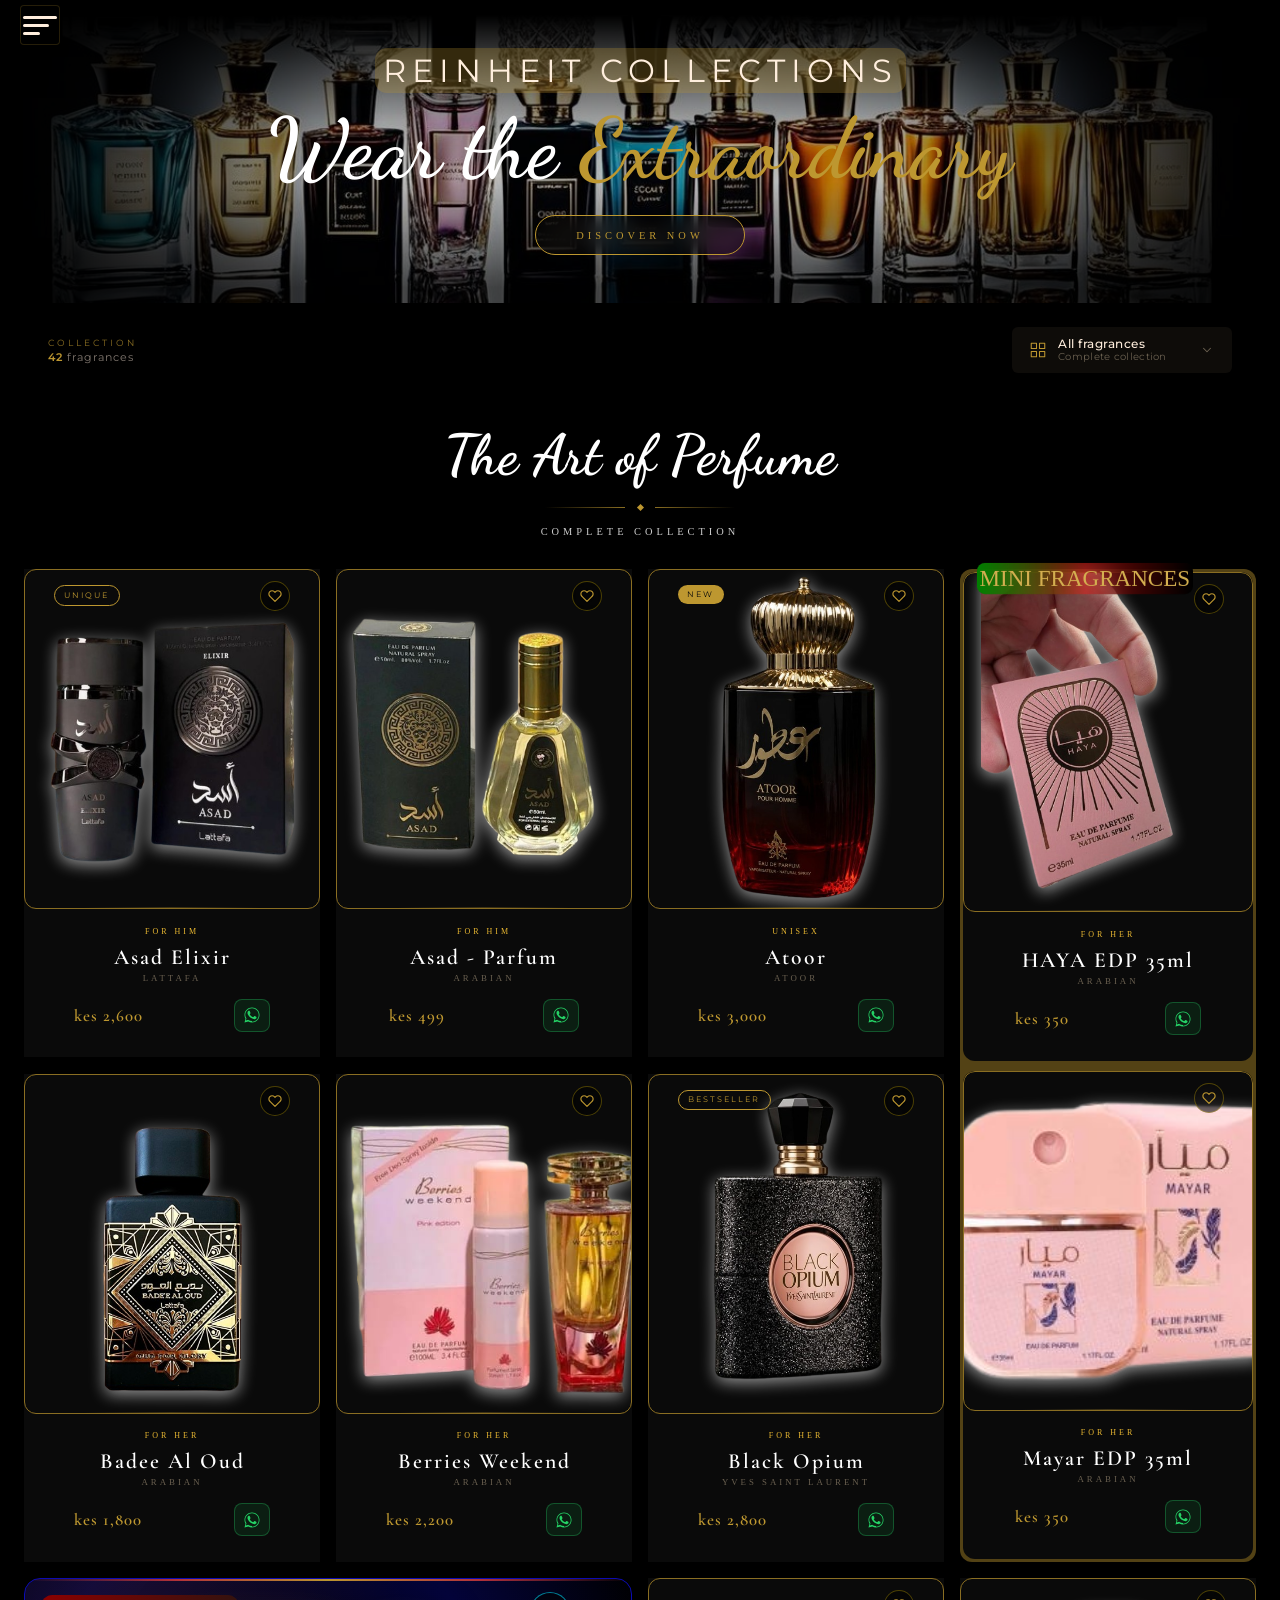
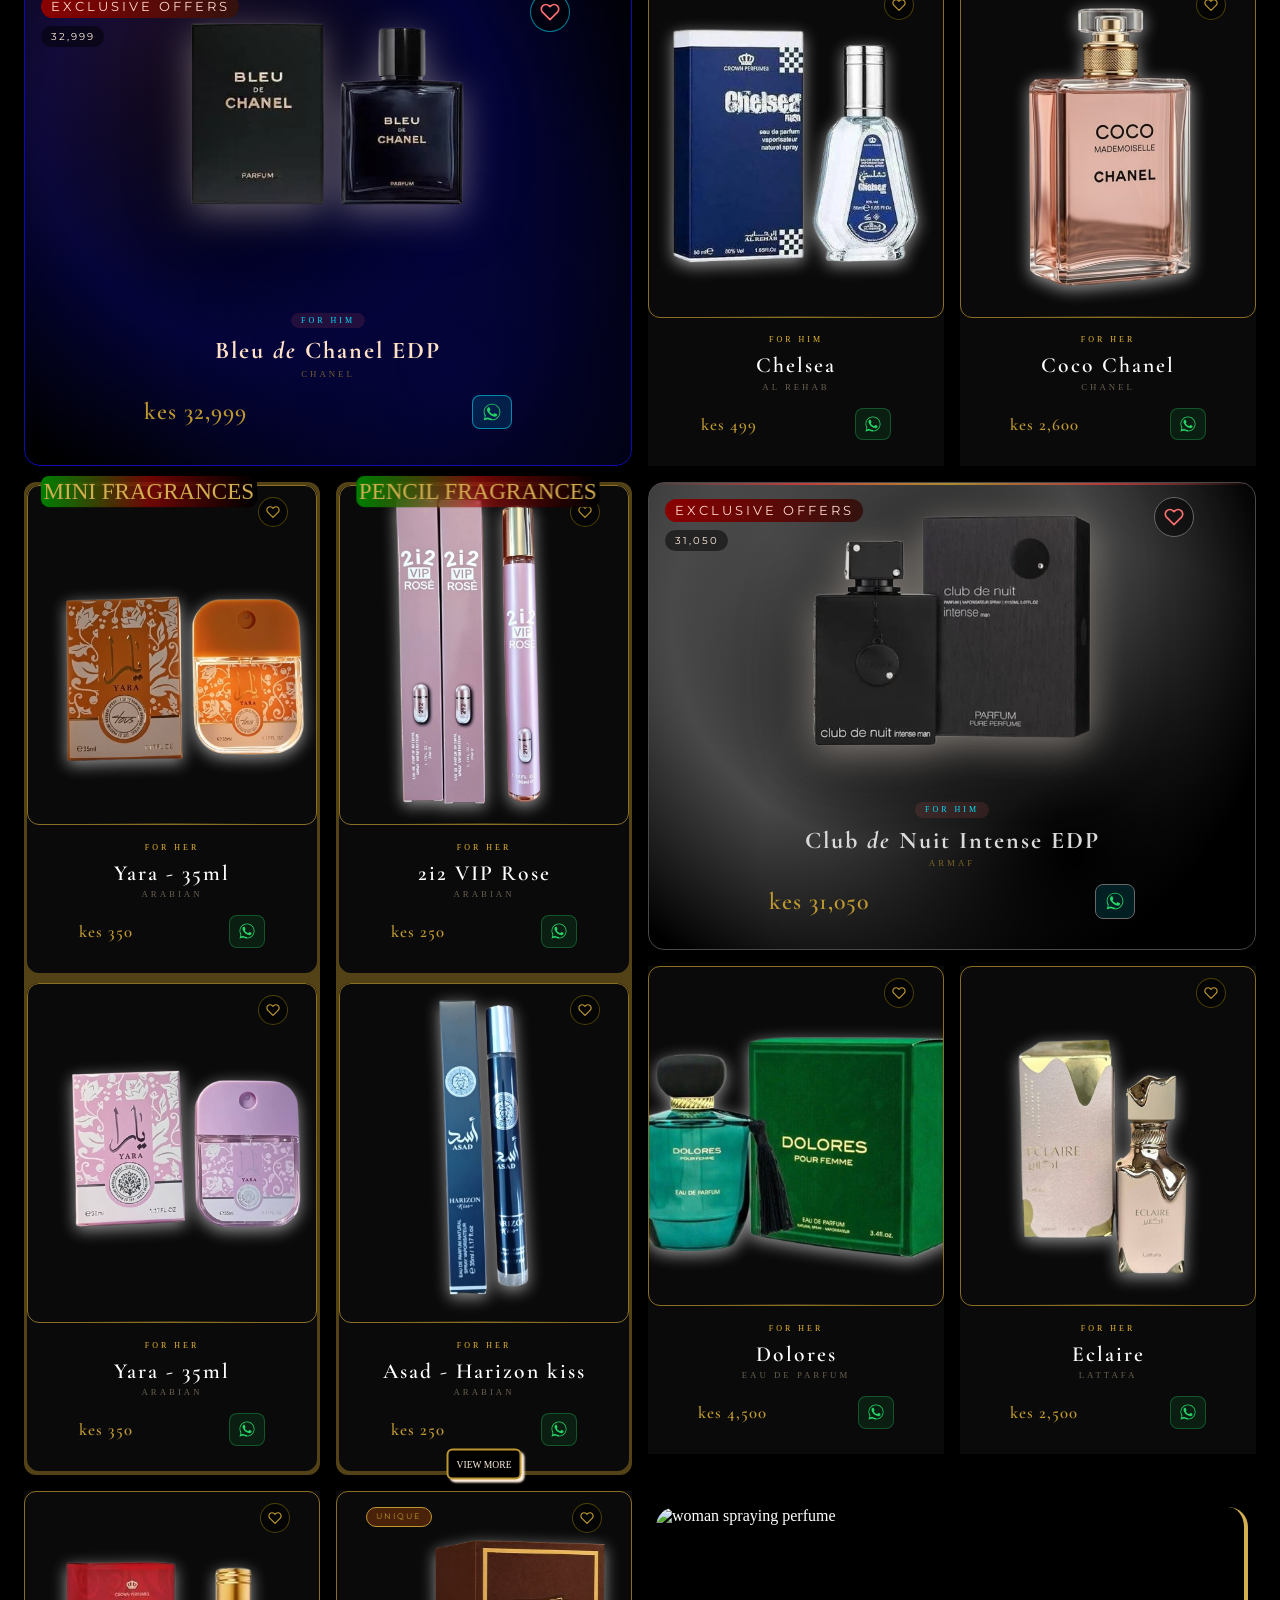
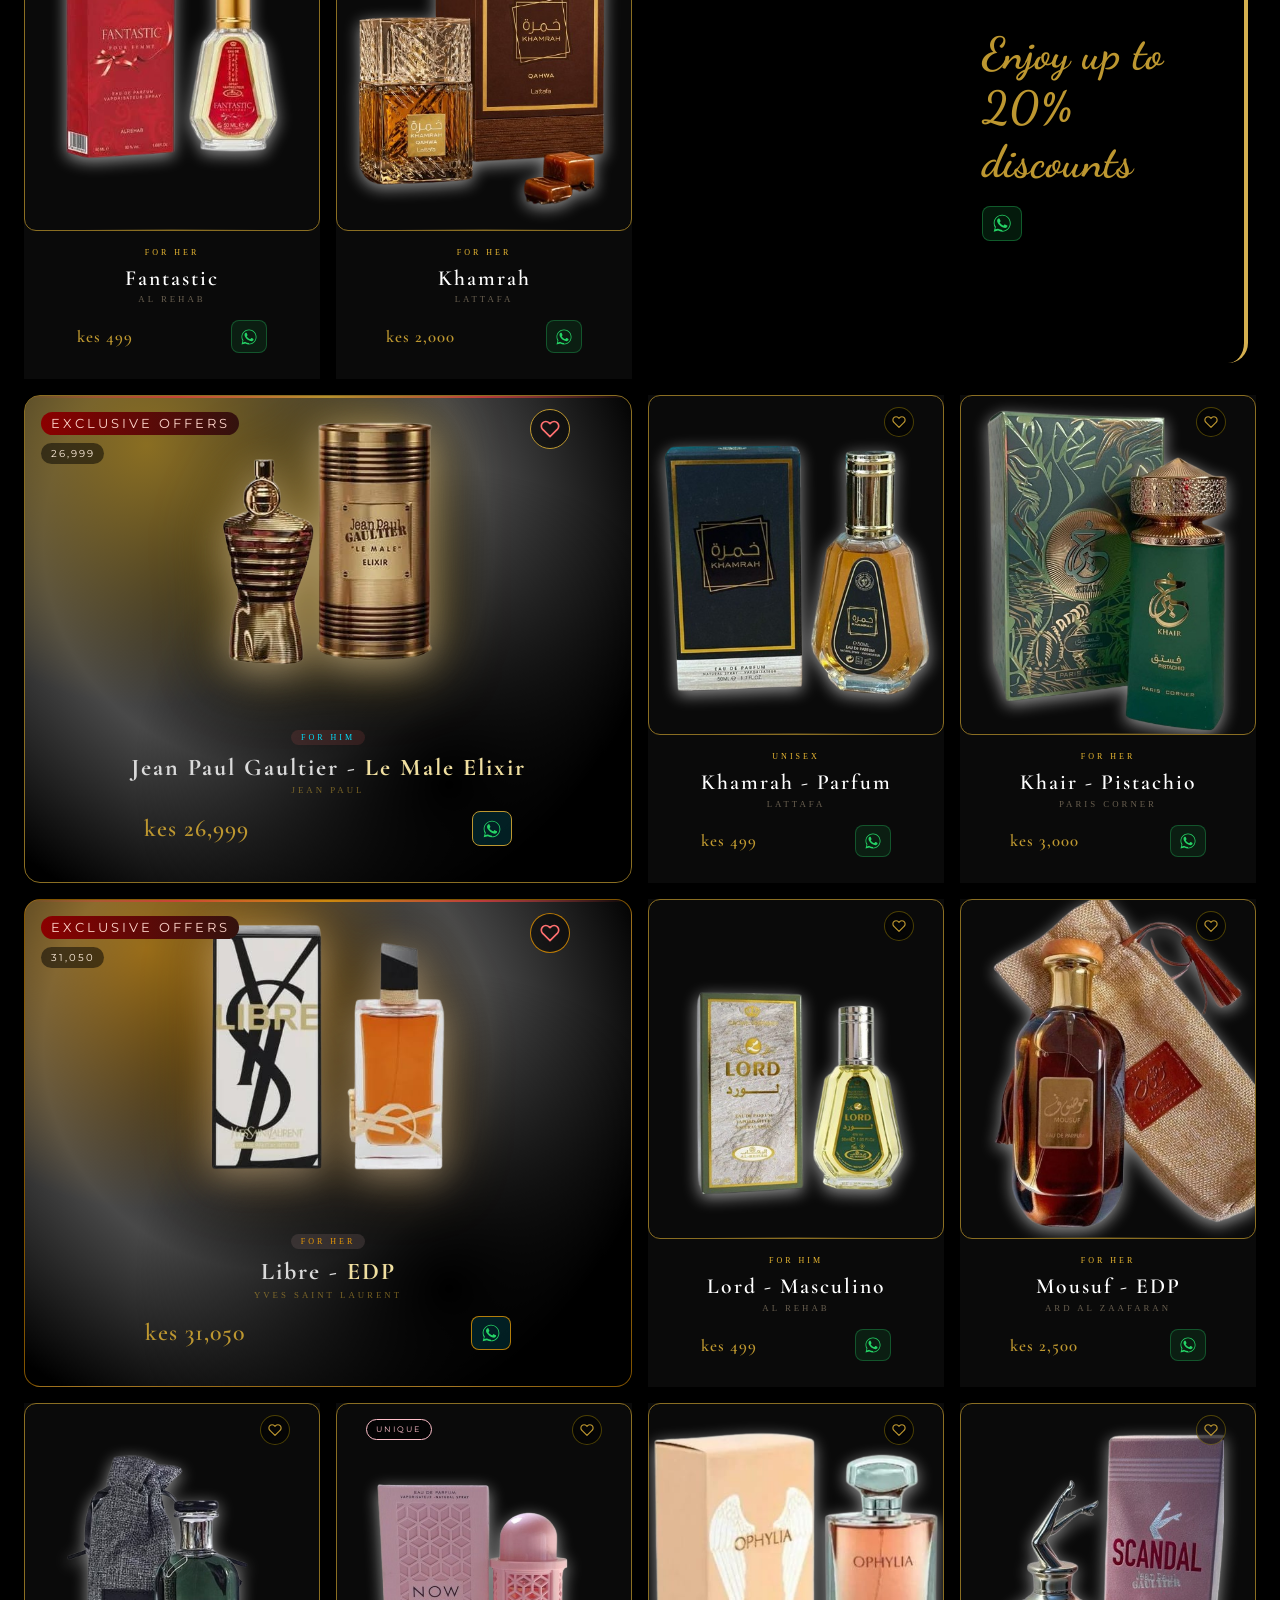
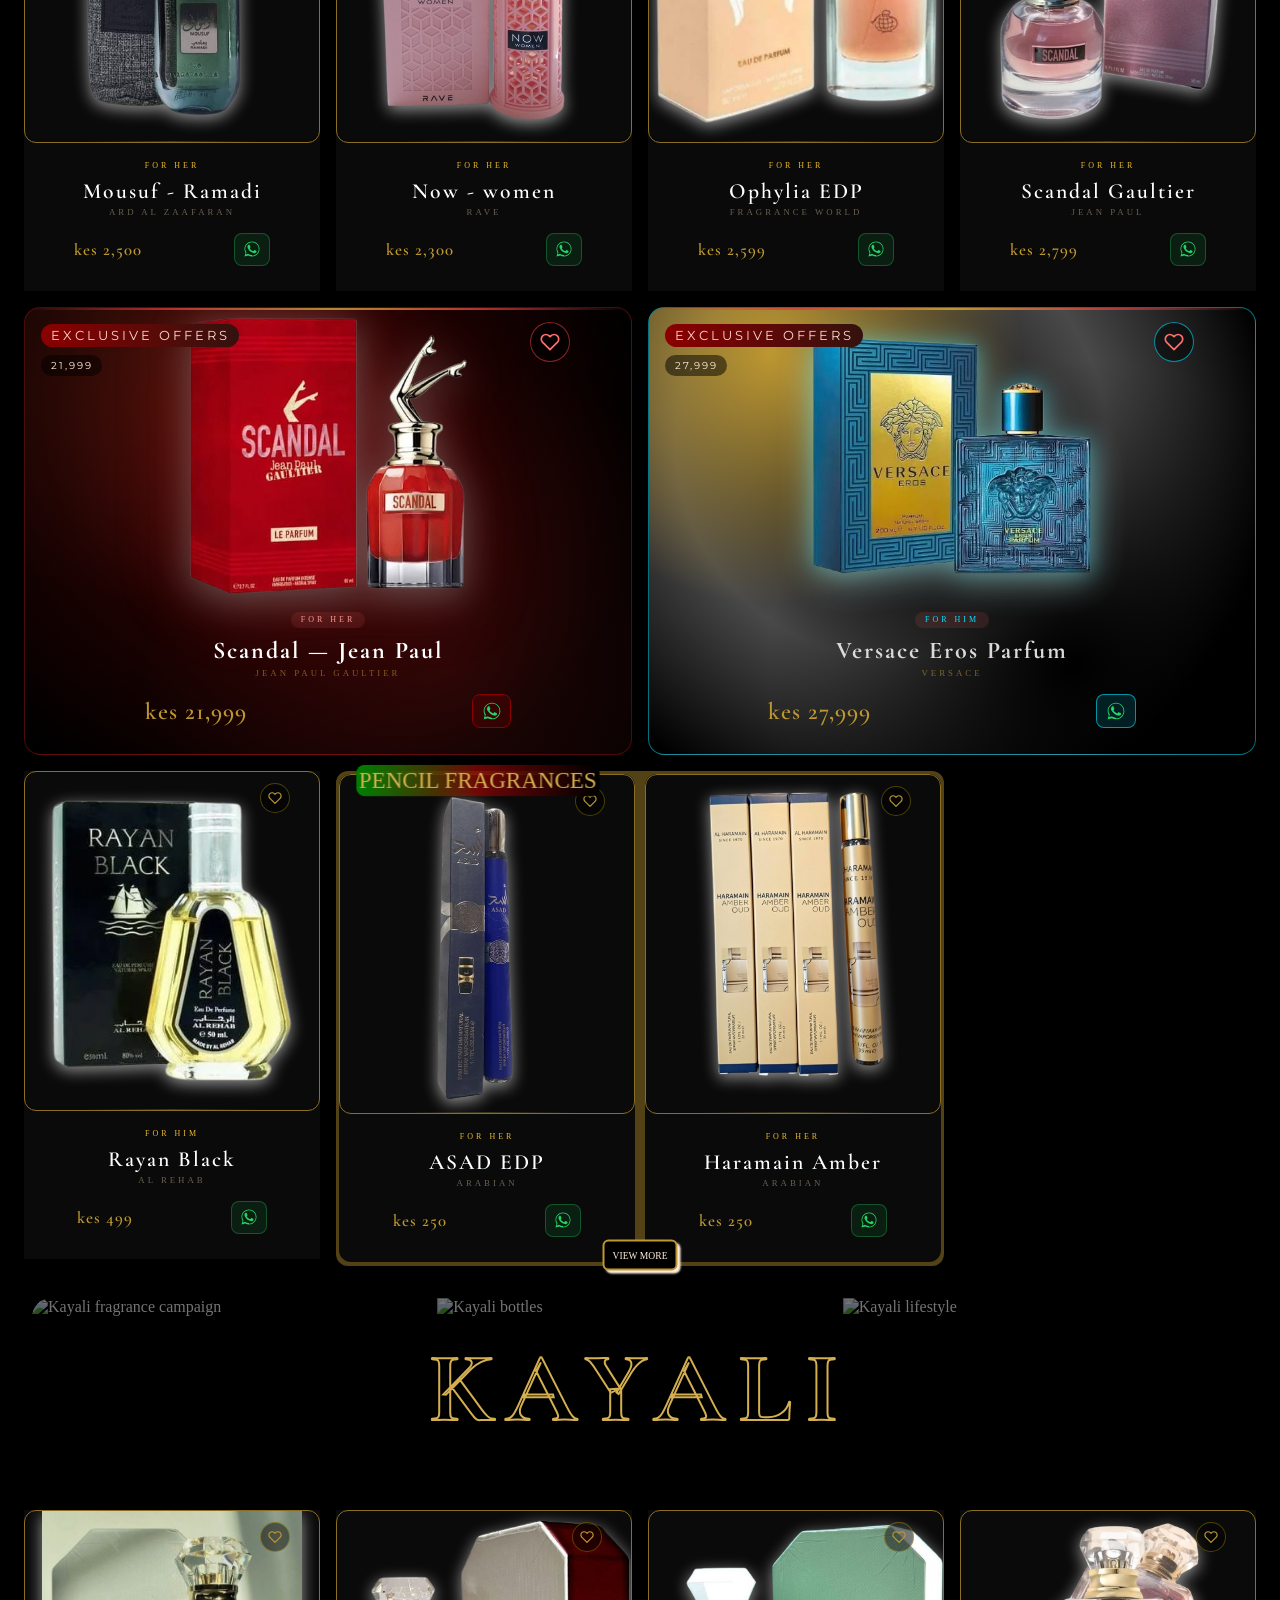
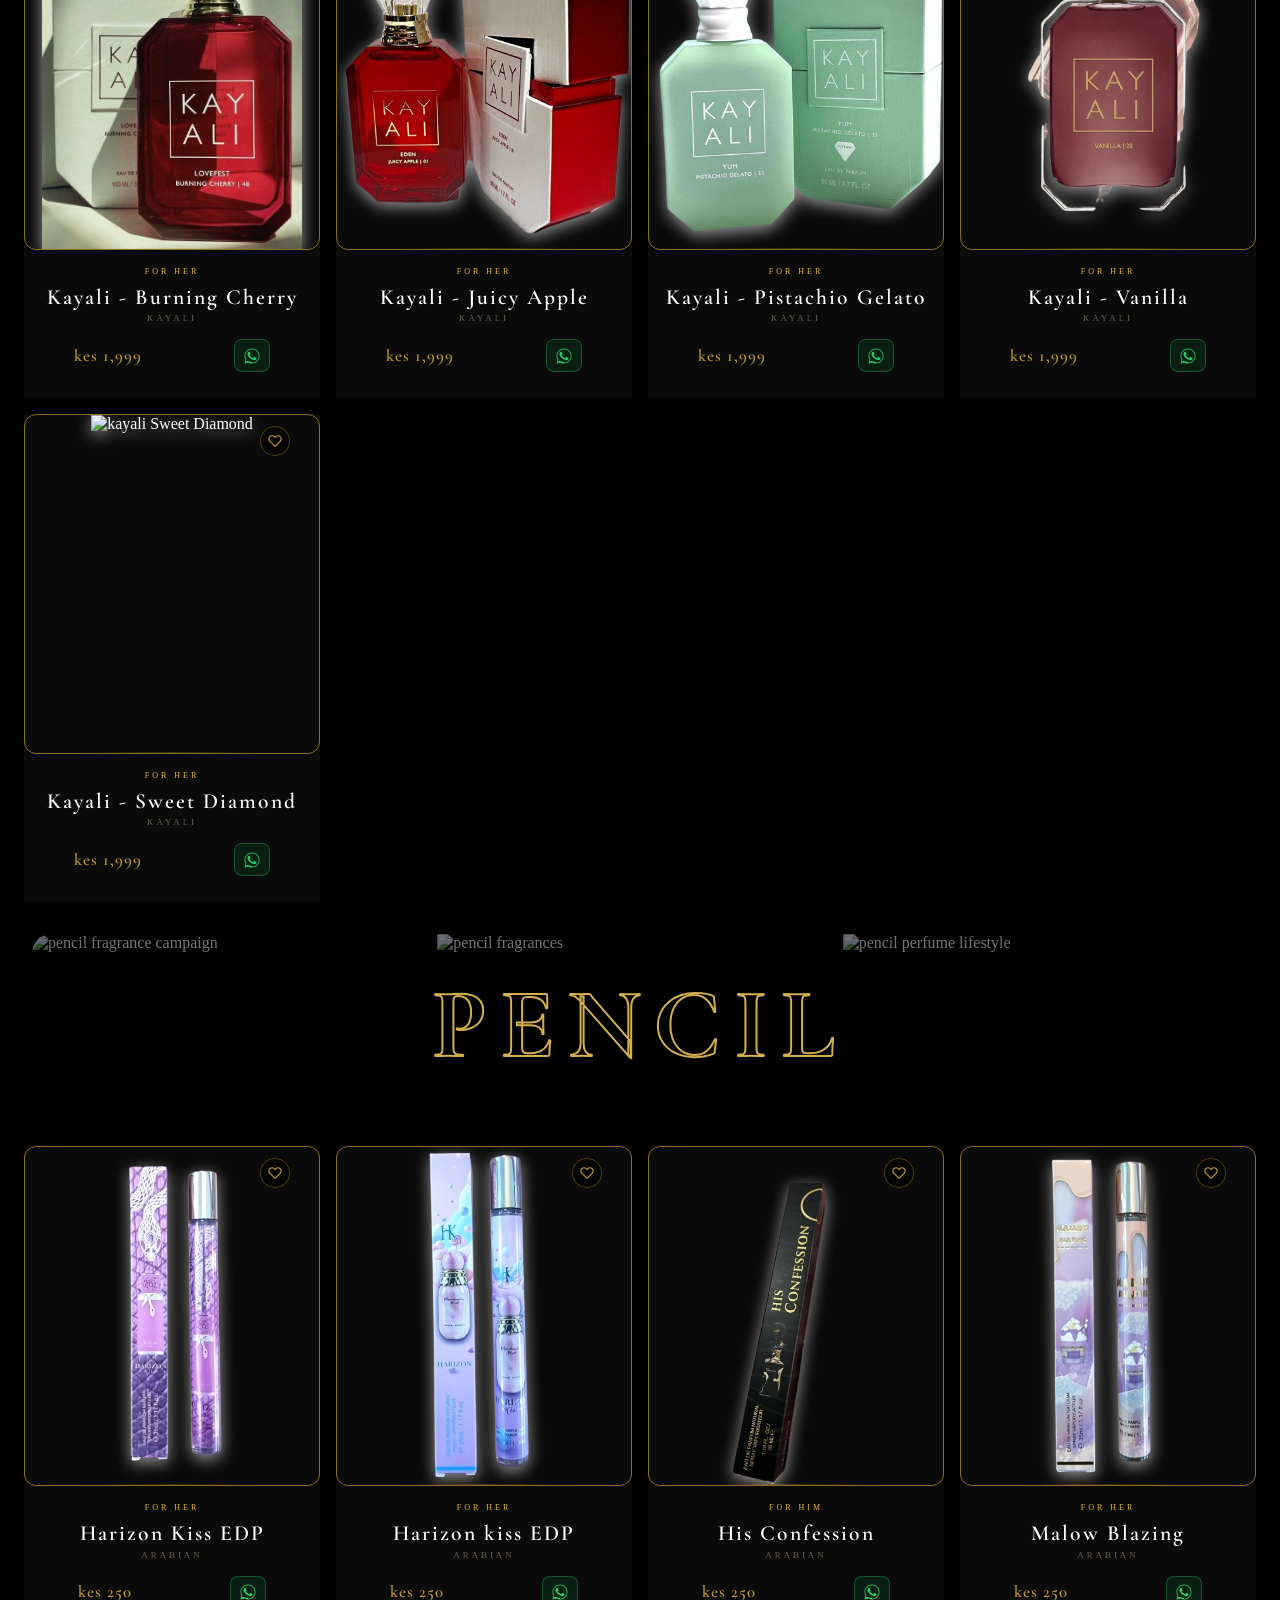
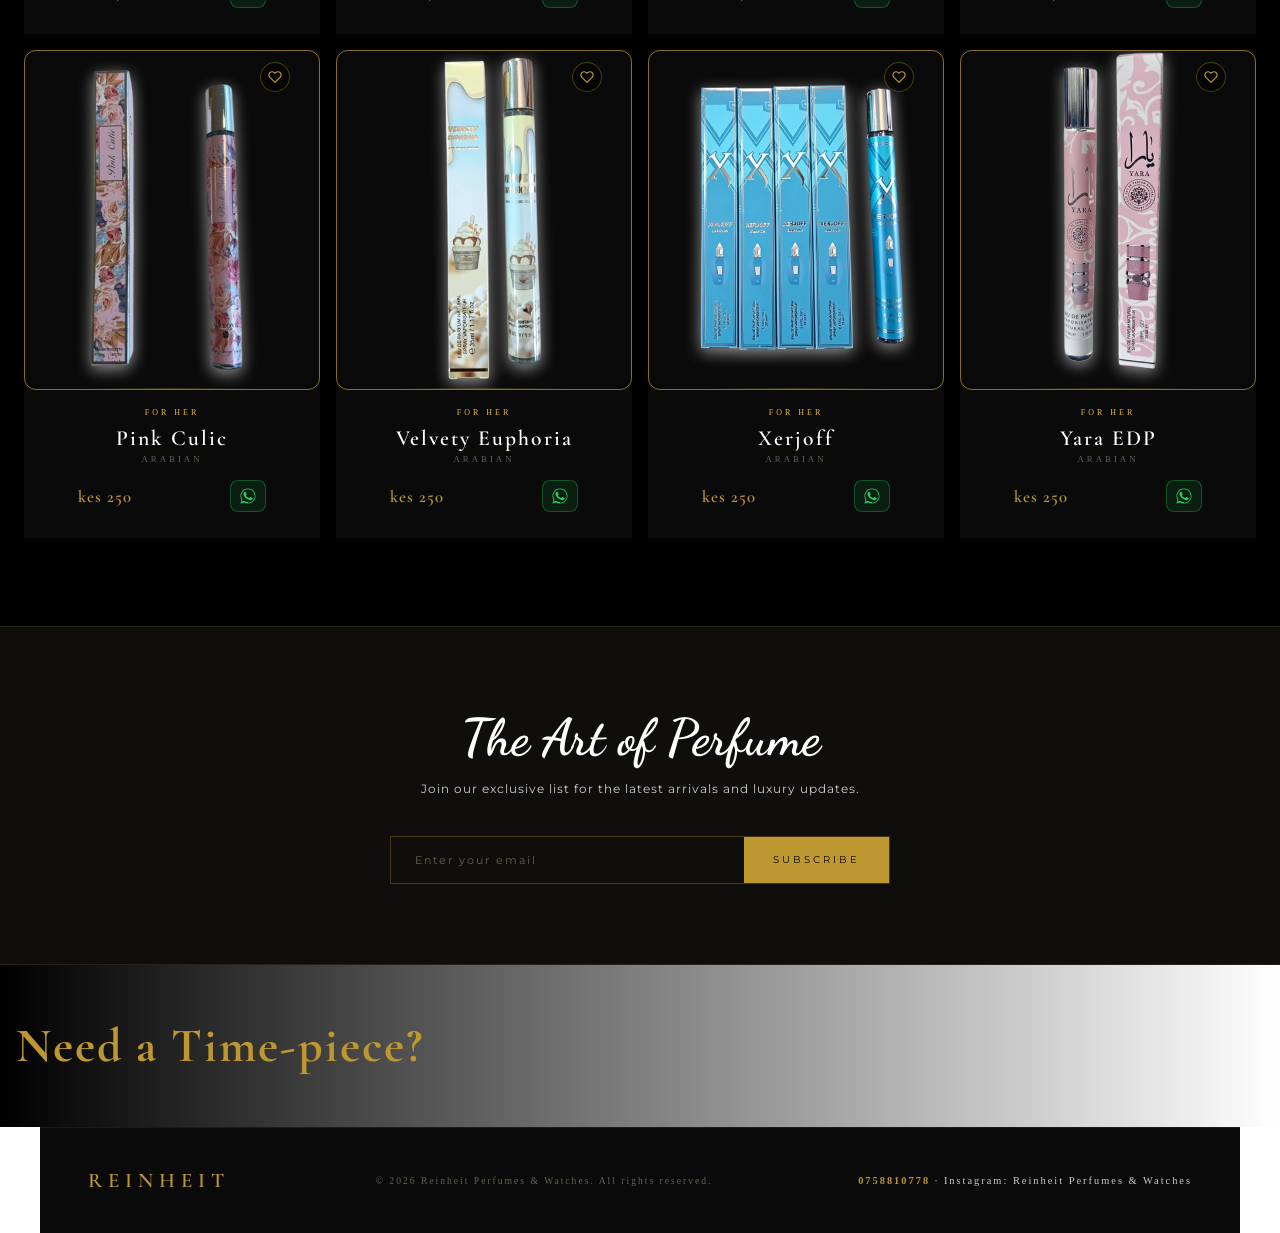
==== commit 52bc4ce0: "fff" ====
--- a/shop.html
+++ b/shop.html
@@ -72,7 +72,7 @@
 <!-- HERO -->
 <section class="hero" id="hero">
     <p class="hero-eyebrow">Reinheit Collections</p>
-    <h1>Experience the <em>Essence</em><br>of Luxury</h1>
+    <h1>Wear the <em>Extraordinary</em></h1>
     <div class="hero-divider">
         <span></span>
         <i></i>
--- a/shop-styles.css
+++ b/shop-styles.css
@@ -165,7 +165,7 @@
     background-color: #bd973046;
     padding: .2rem .5rem;
     border-radius: 12px;
-    font-size: 0.65rem;
+    font-size: clamp(0.65rem, 3vw, 2rem);
     letter-spacing: 6px;
     color: #fed;
     text-transform: uppercase;
@@ -176,7 +176,7 @@
 }
 .hero h1 {
     font-family: 'Dancing Script', cursive;
-    font-size: clamp(2.8rem, 7vw, 6rem);
+    font-size: clamp(2.4rem, 6.6vw, 5.6rem);
     font-weight: 600;
     color: var(--text);
     line-height: 1.1;
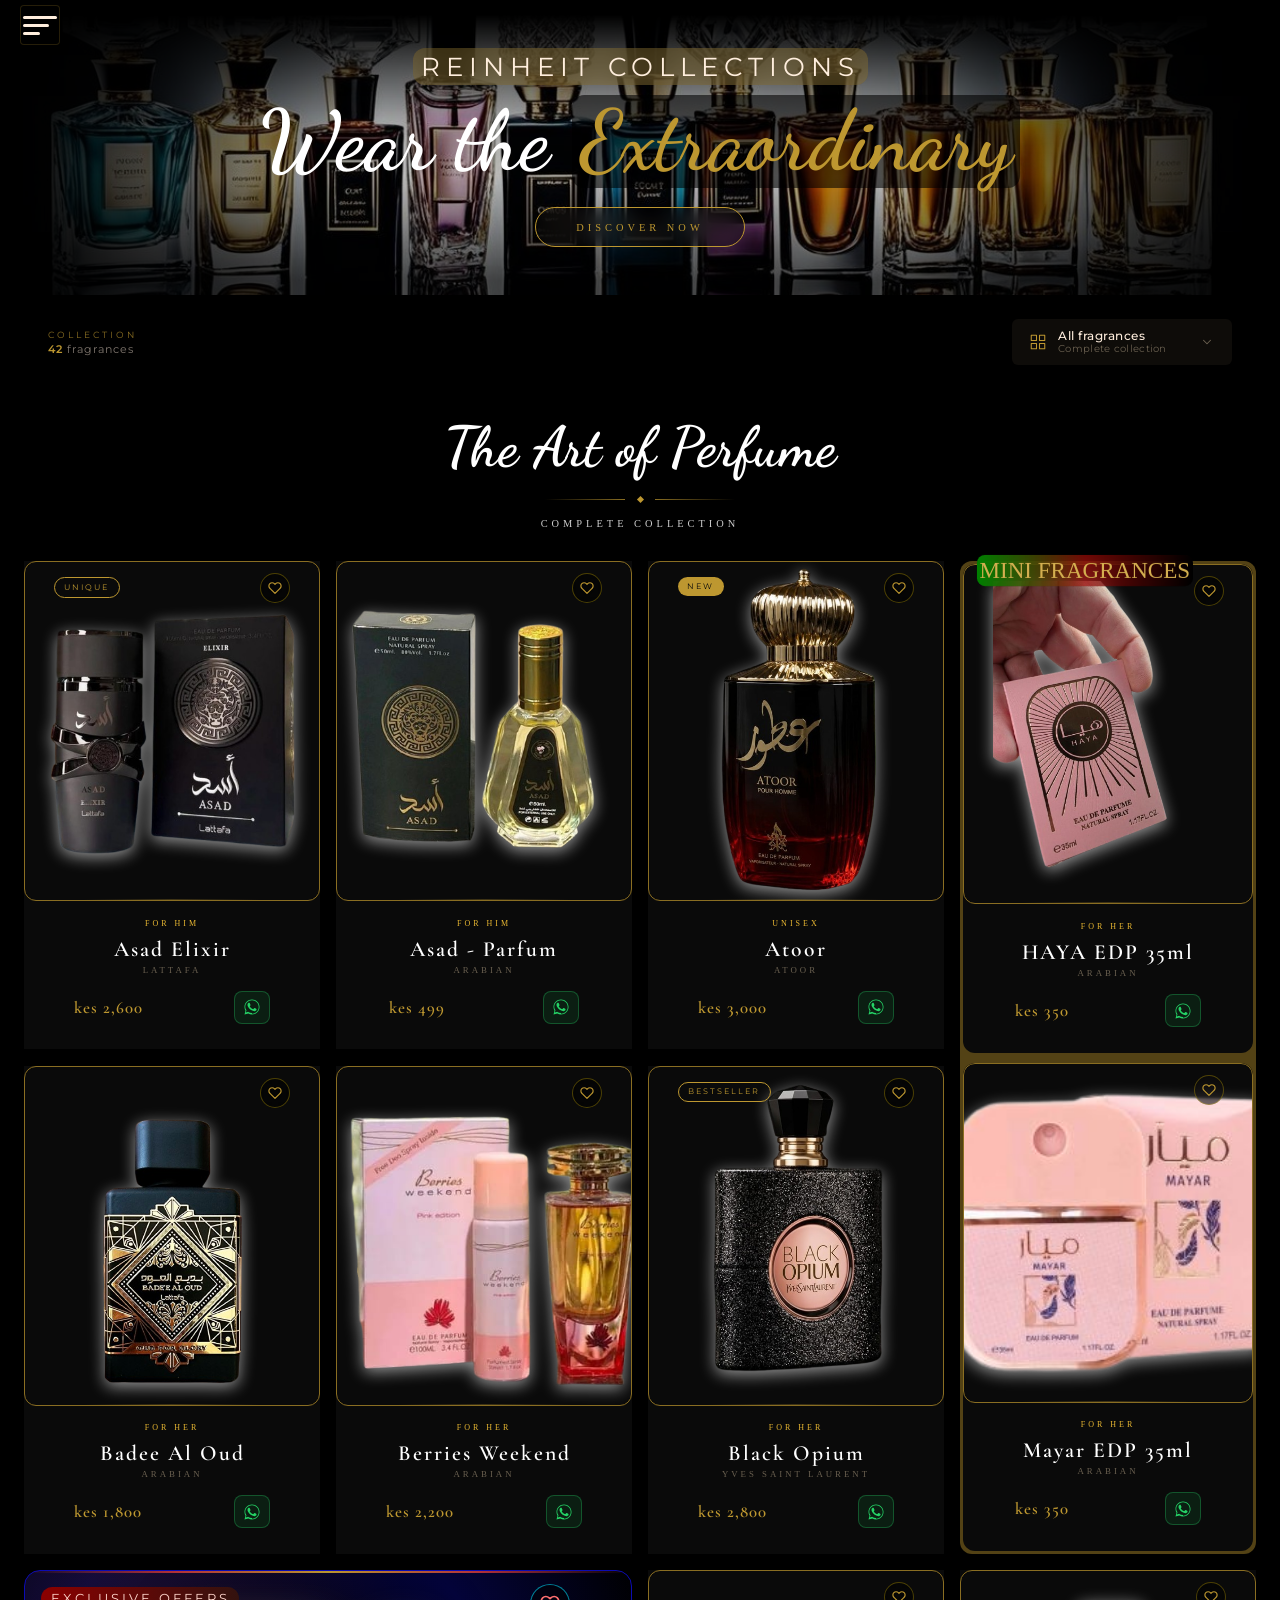
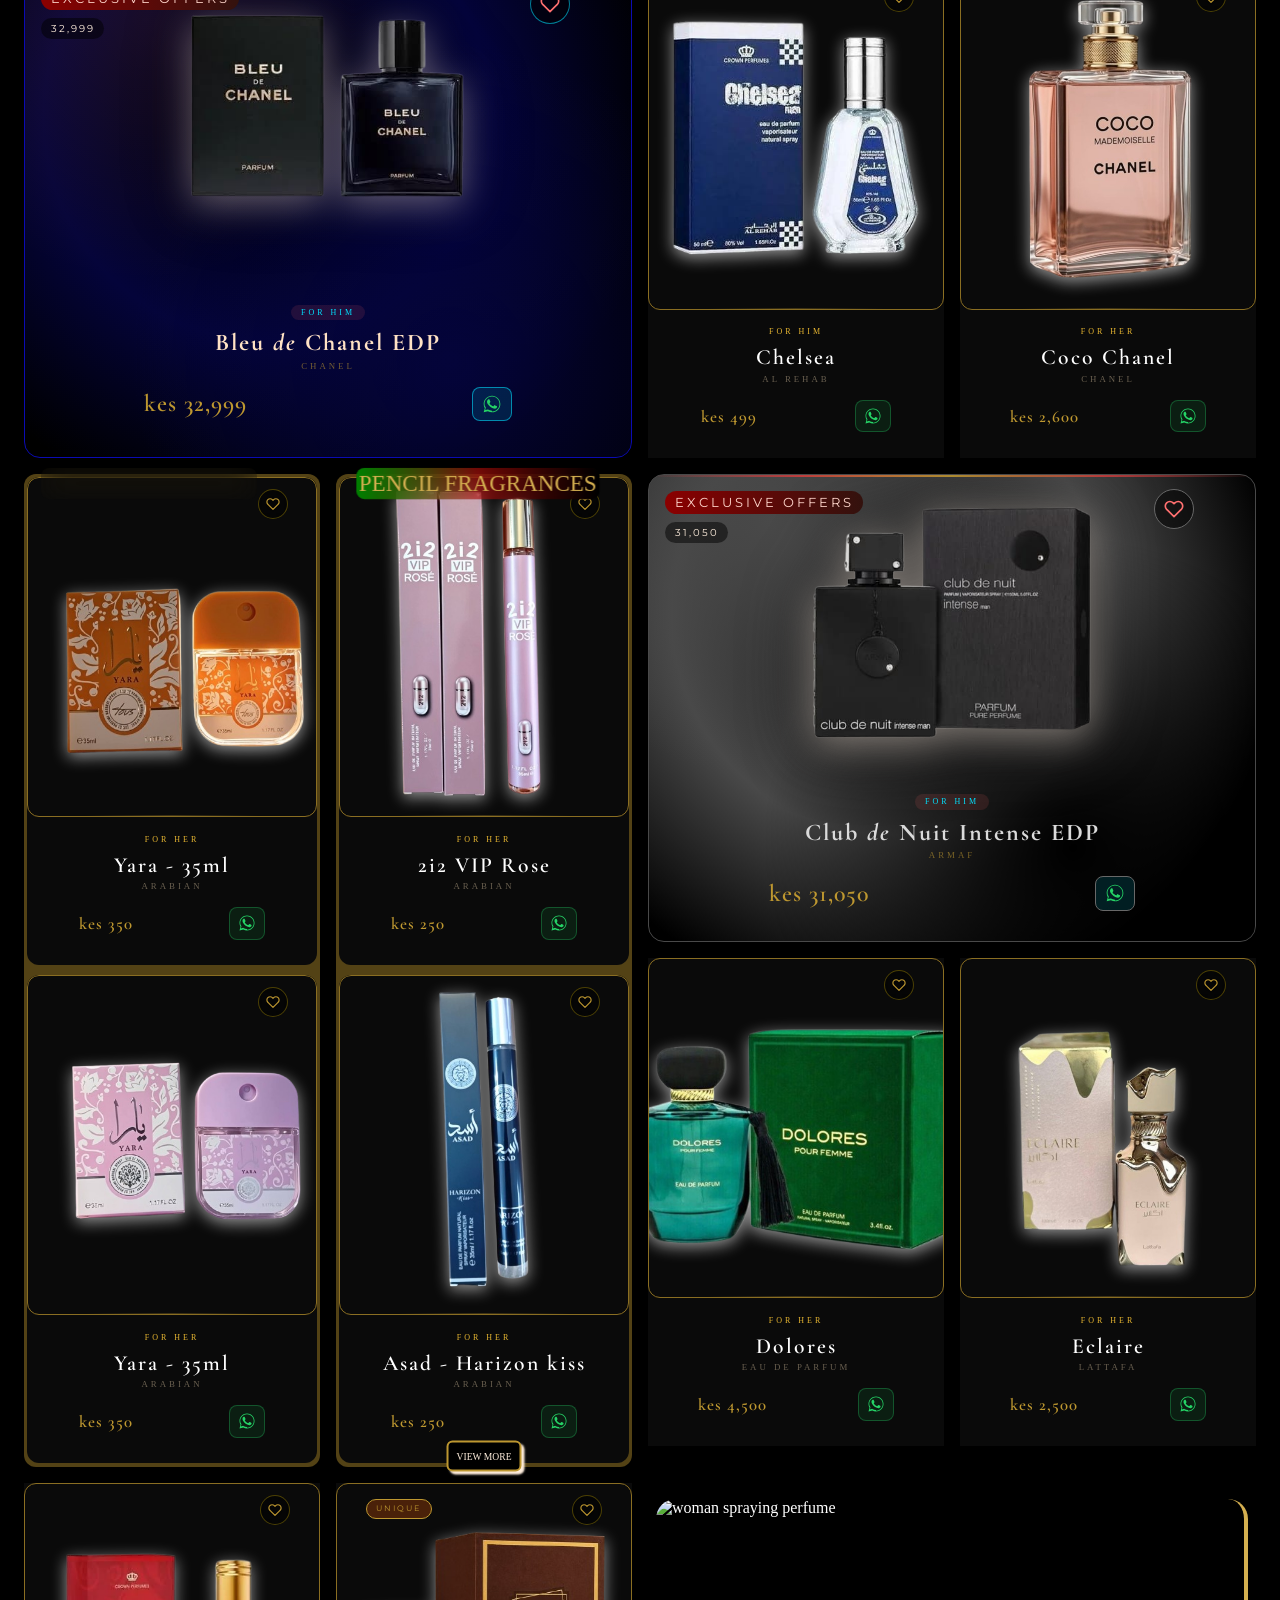
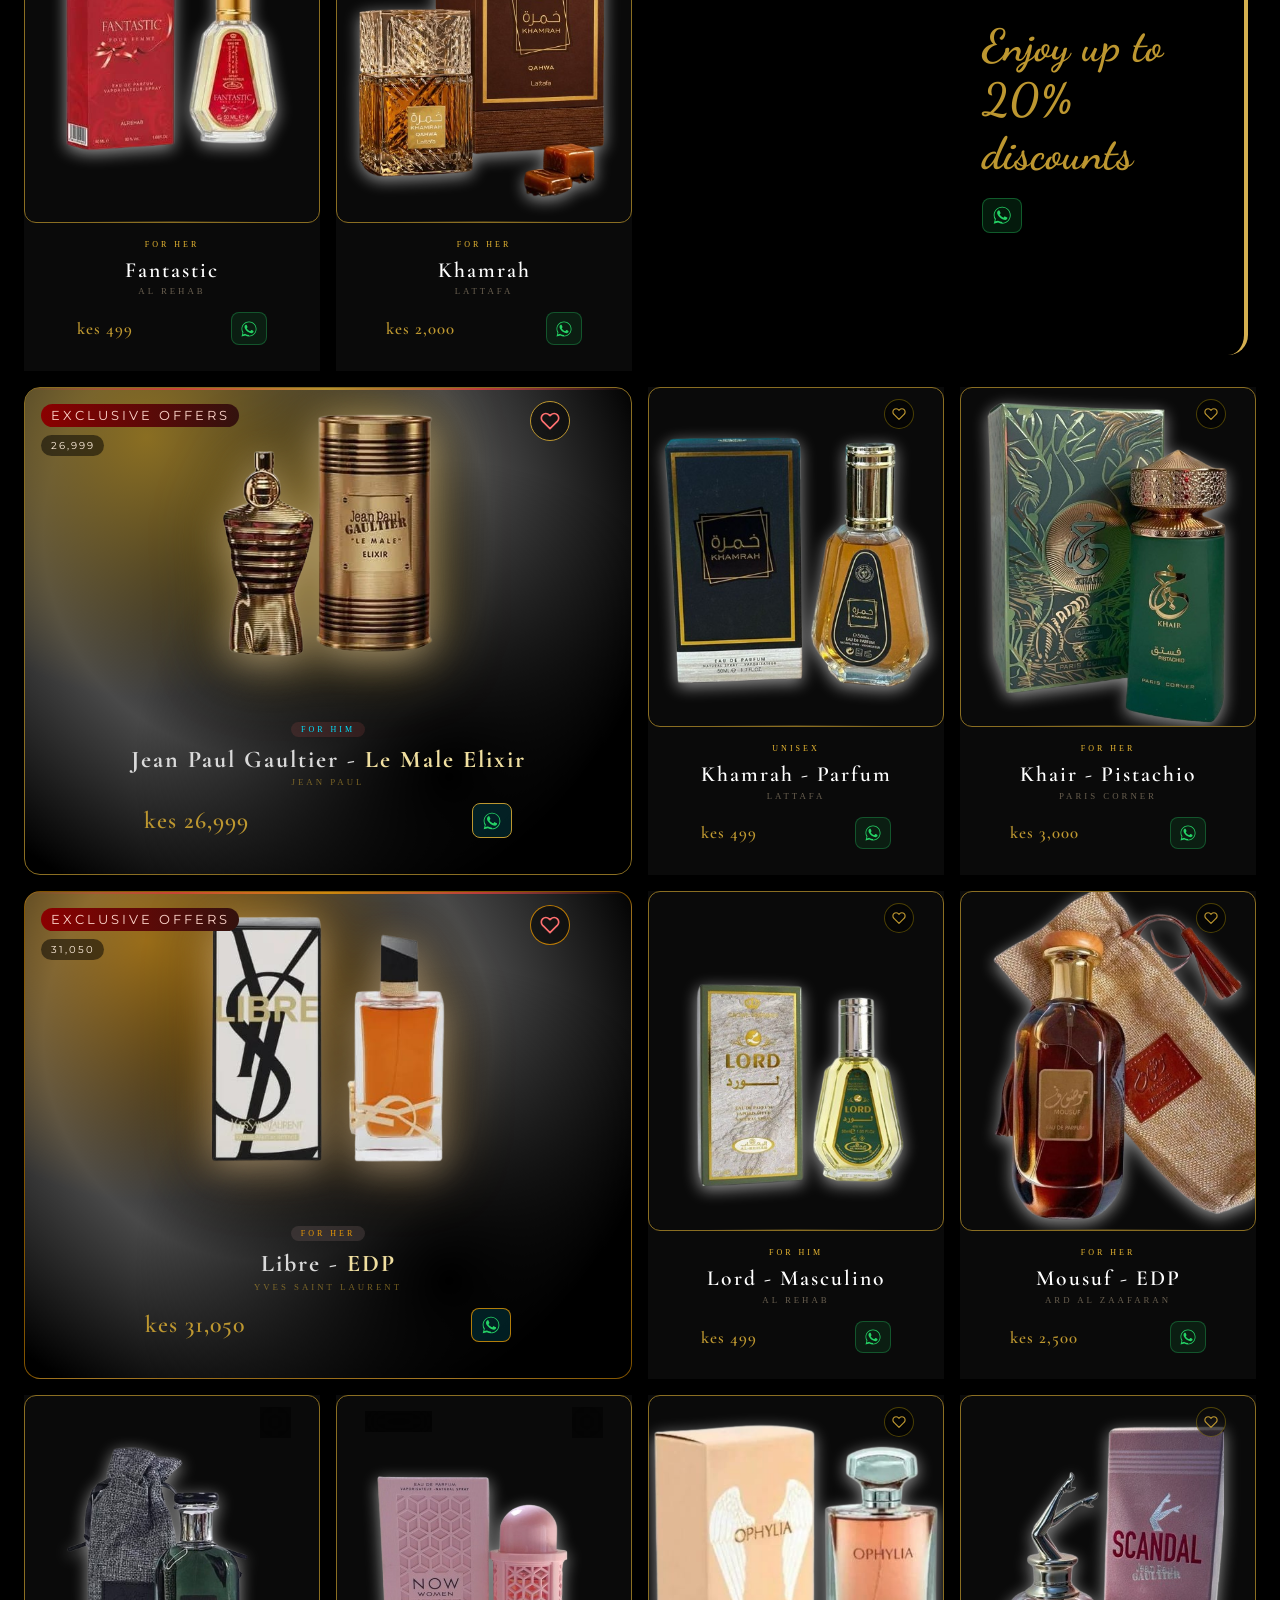
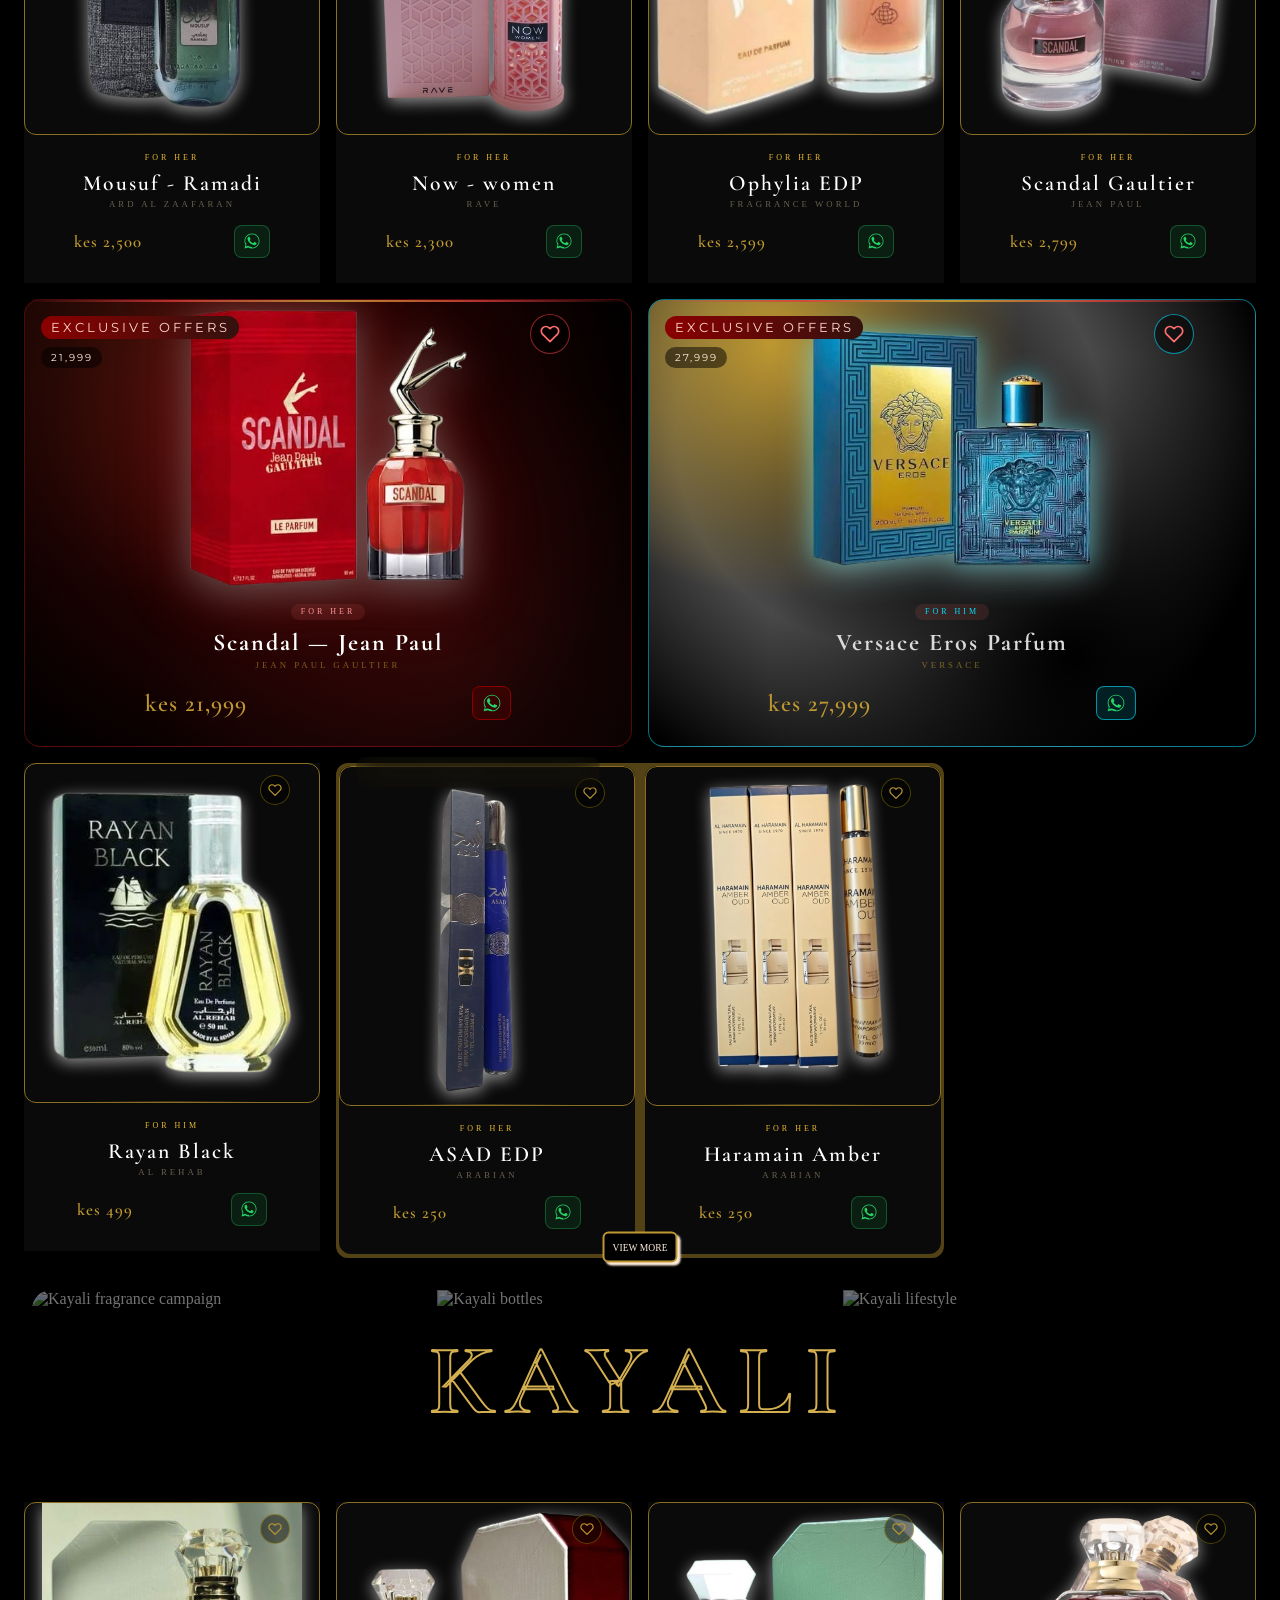
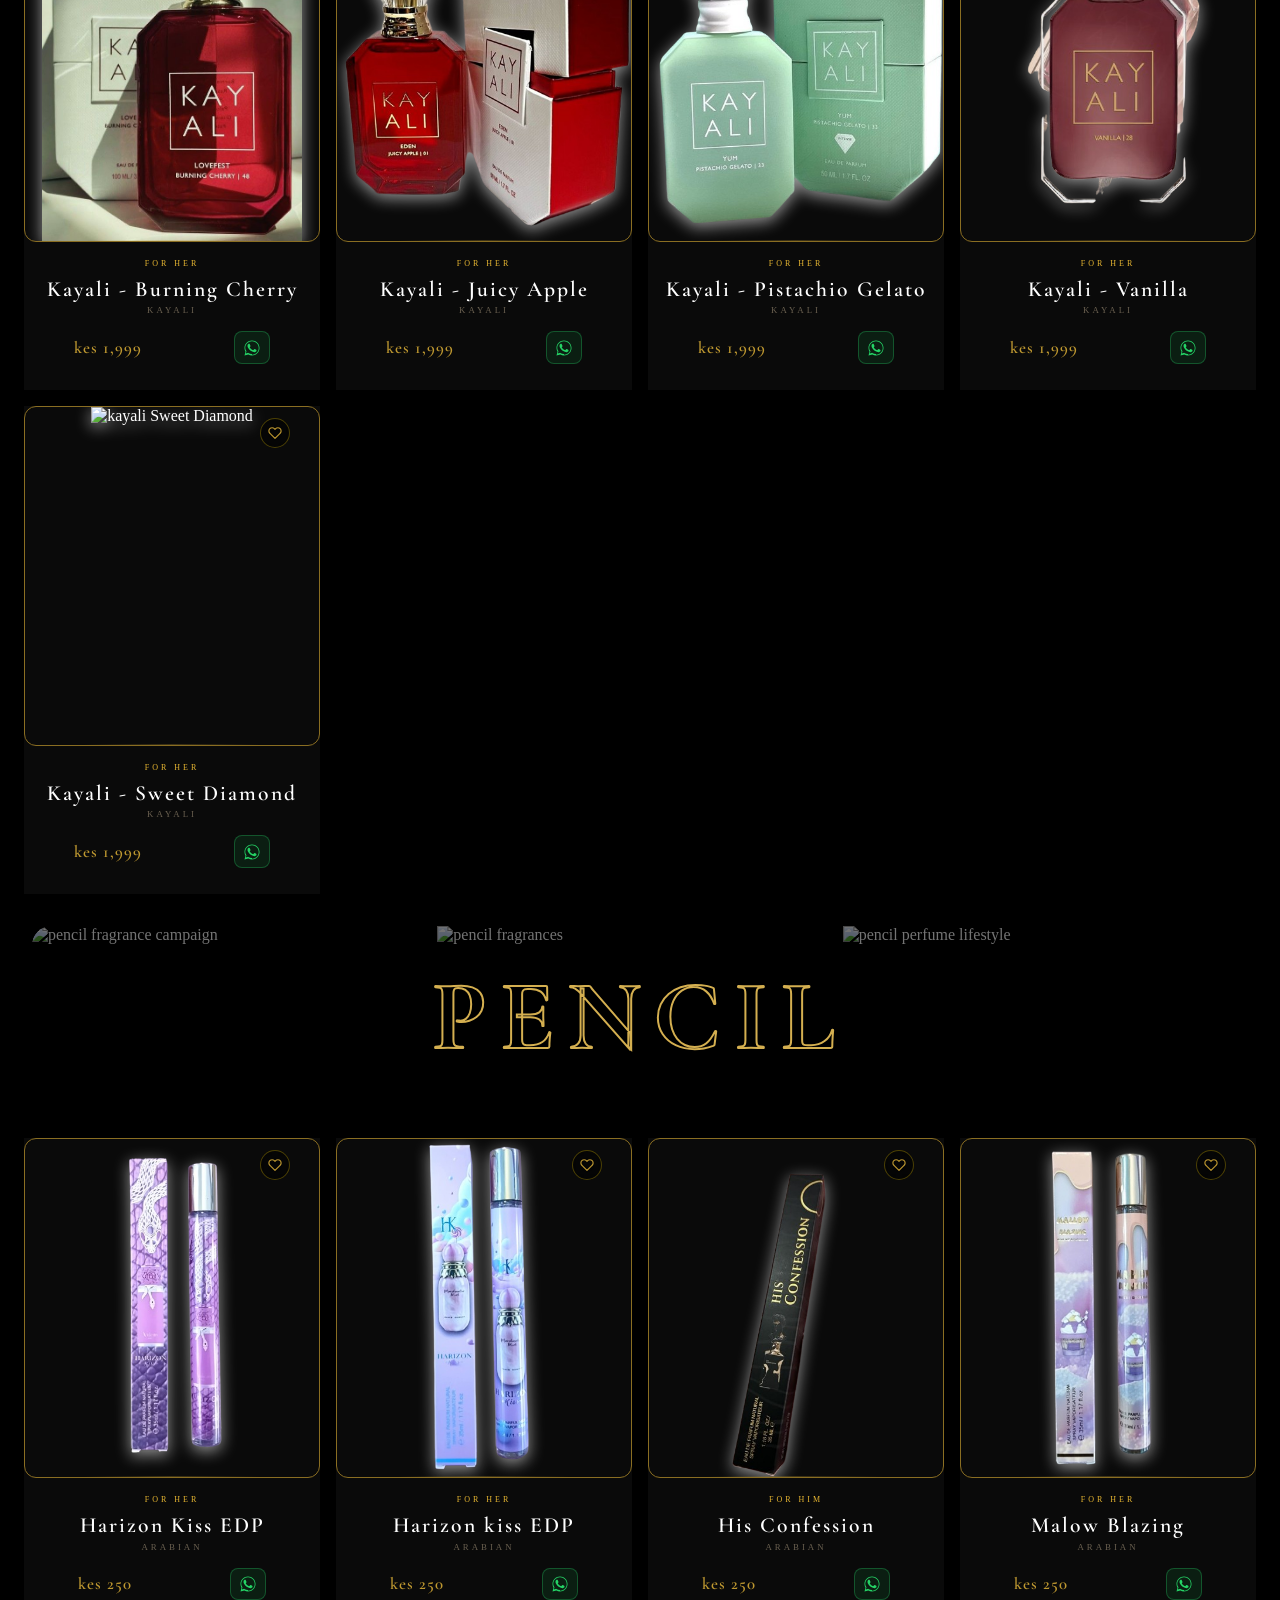
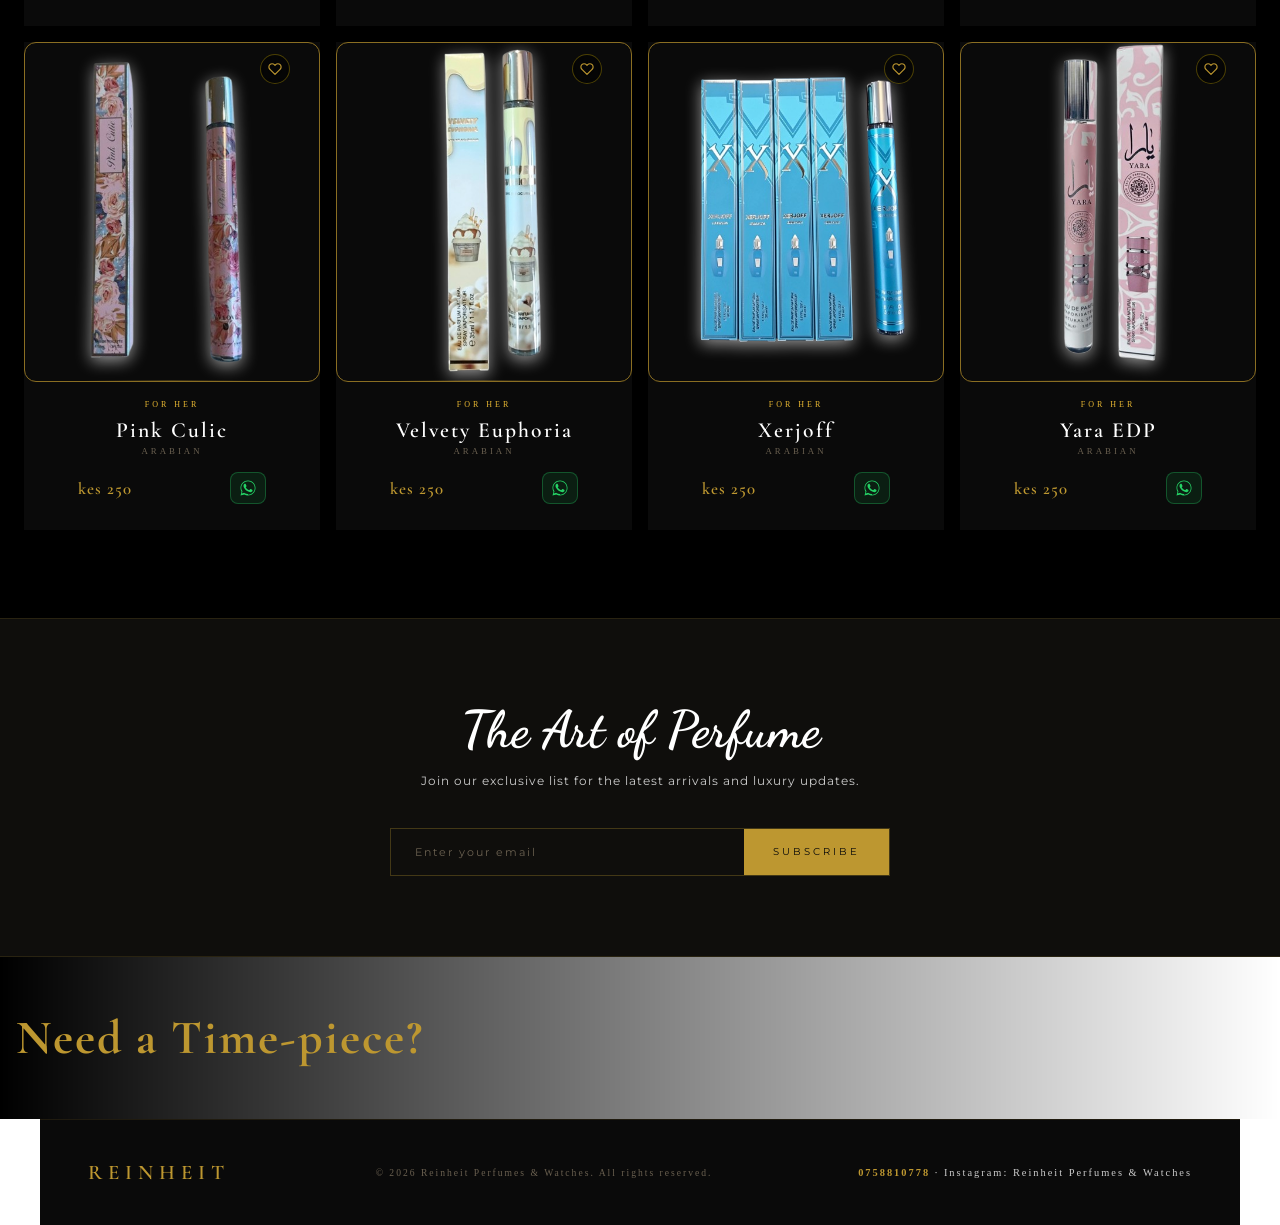
==== commit 763ba9bf: "ddd" ====
--- a/shop.html
+++ b/shop.html
@@ -325,7 +325,7 @@
             </button>
 
             <div class="img-area">
-                <img src="maya-mini.jpg" alt="haya edp">
+                <img src="maya-mini.jpg" alt="haya edp" style="max-width: 80%;">
             </div>
             <div class="info">
                 <span class="tag">For Her</span>
--- a/shop-styles.css
+++ b/shop-styles.css
@@ -163,9 +163,10 @@
     /* CONTENT */
 .hero-eyebrow {
     background-color: #bd973046;
+    backdrop-filter: blur(20px);
     padding: .2rem .5rem;
     border-radius: 12px;
-    font-size: clamp(0.65rem, 3vw, 2rem);
+    font-size: clamp(0.65rem, 2.4vw, 1.6rem);
     letter-spacing: 6px;
     color: #fed;
     text-transform: uppercase;
@@ -185,8 +186,14 @@
     animation: fadeUp 0.8s 0.4s forwards;
 }
 .hero h1 em {
+    display: inline-block;
     color: var(--gold);
     font-style: normal;
+    background: #00000094;
+    padding: 0 .5rem;
+    border-radius: 12px;
+    backdrop-filter: blur(20px);
+
 }
 .btn-discover {
     display: inline-block;
